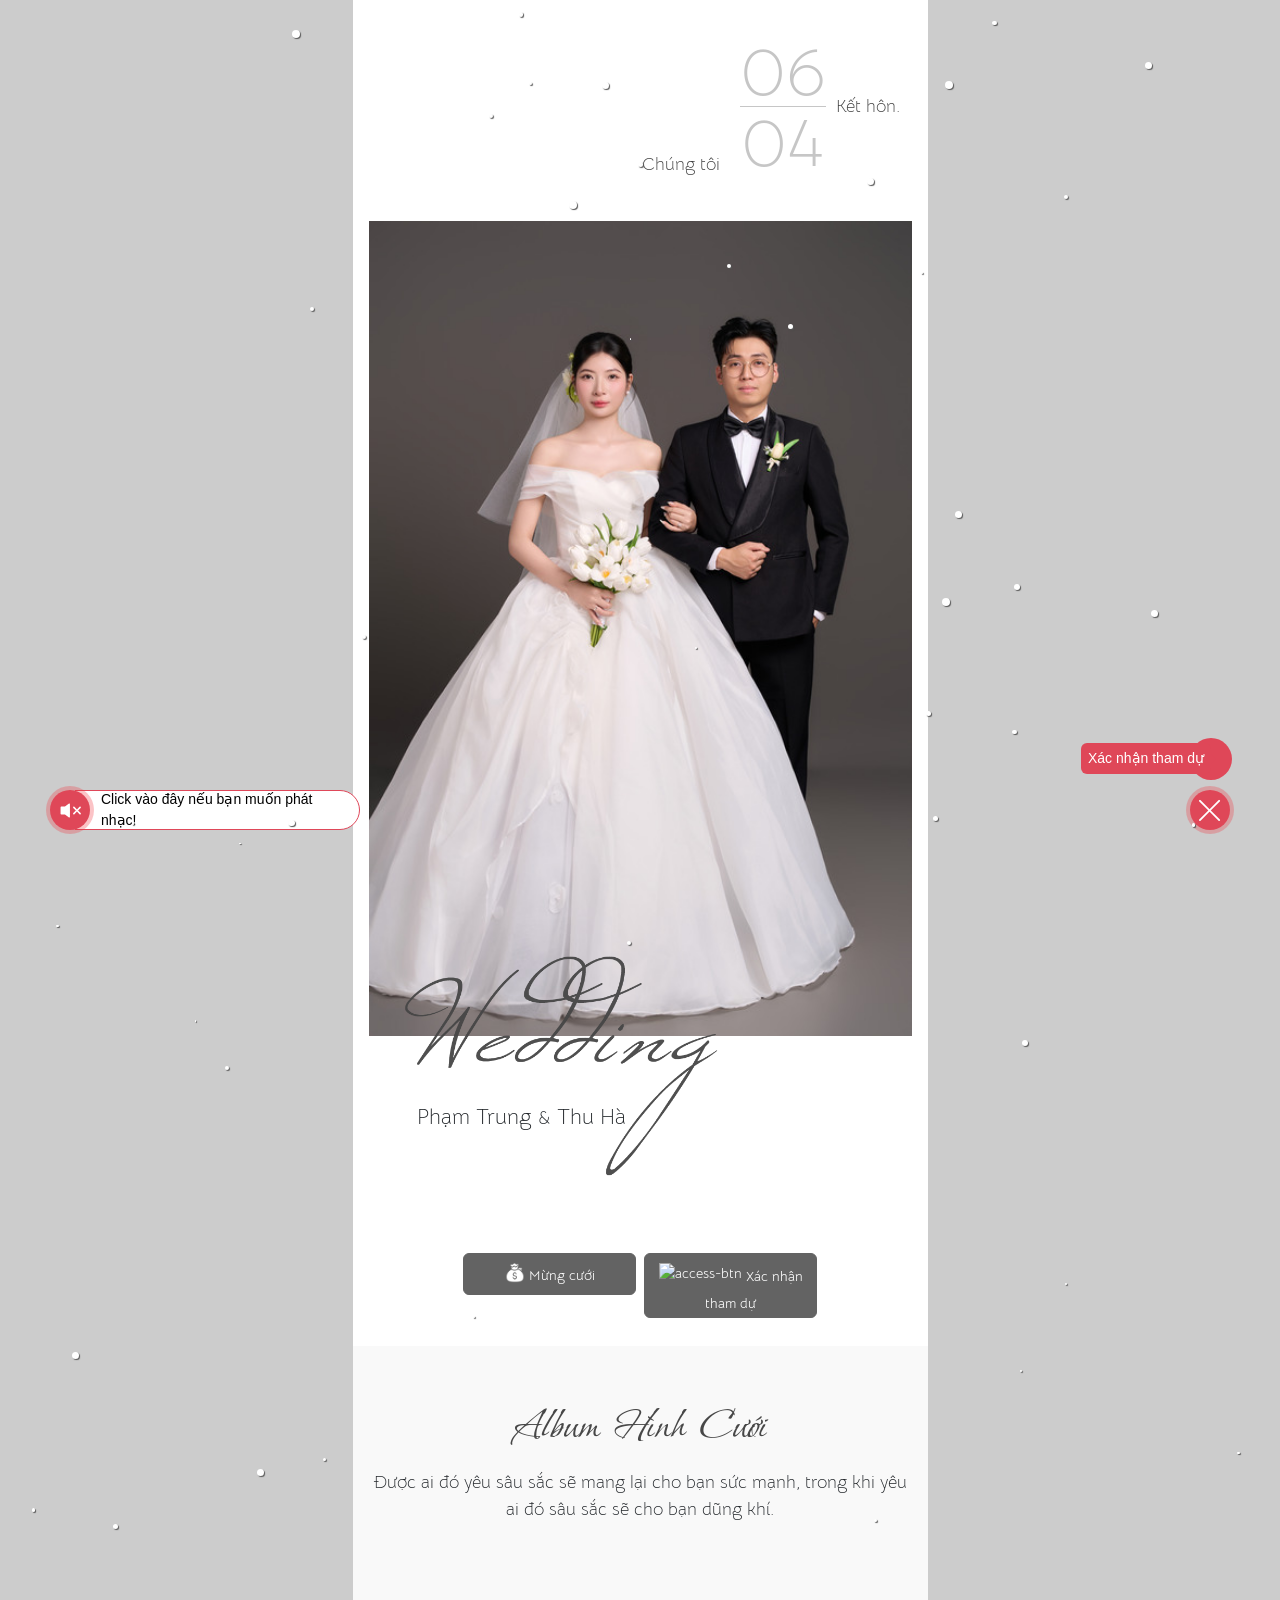
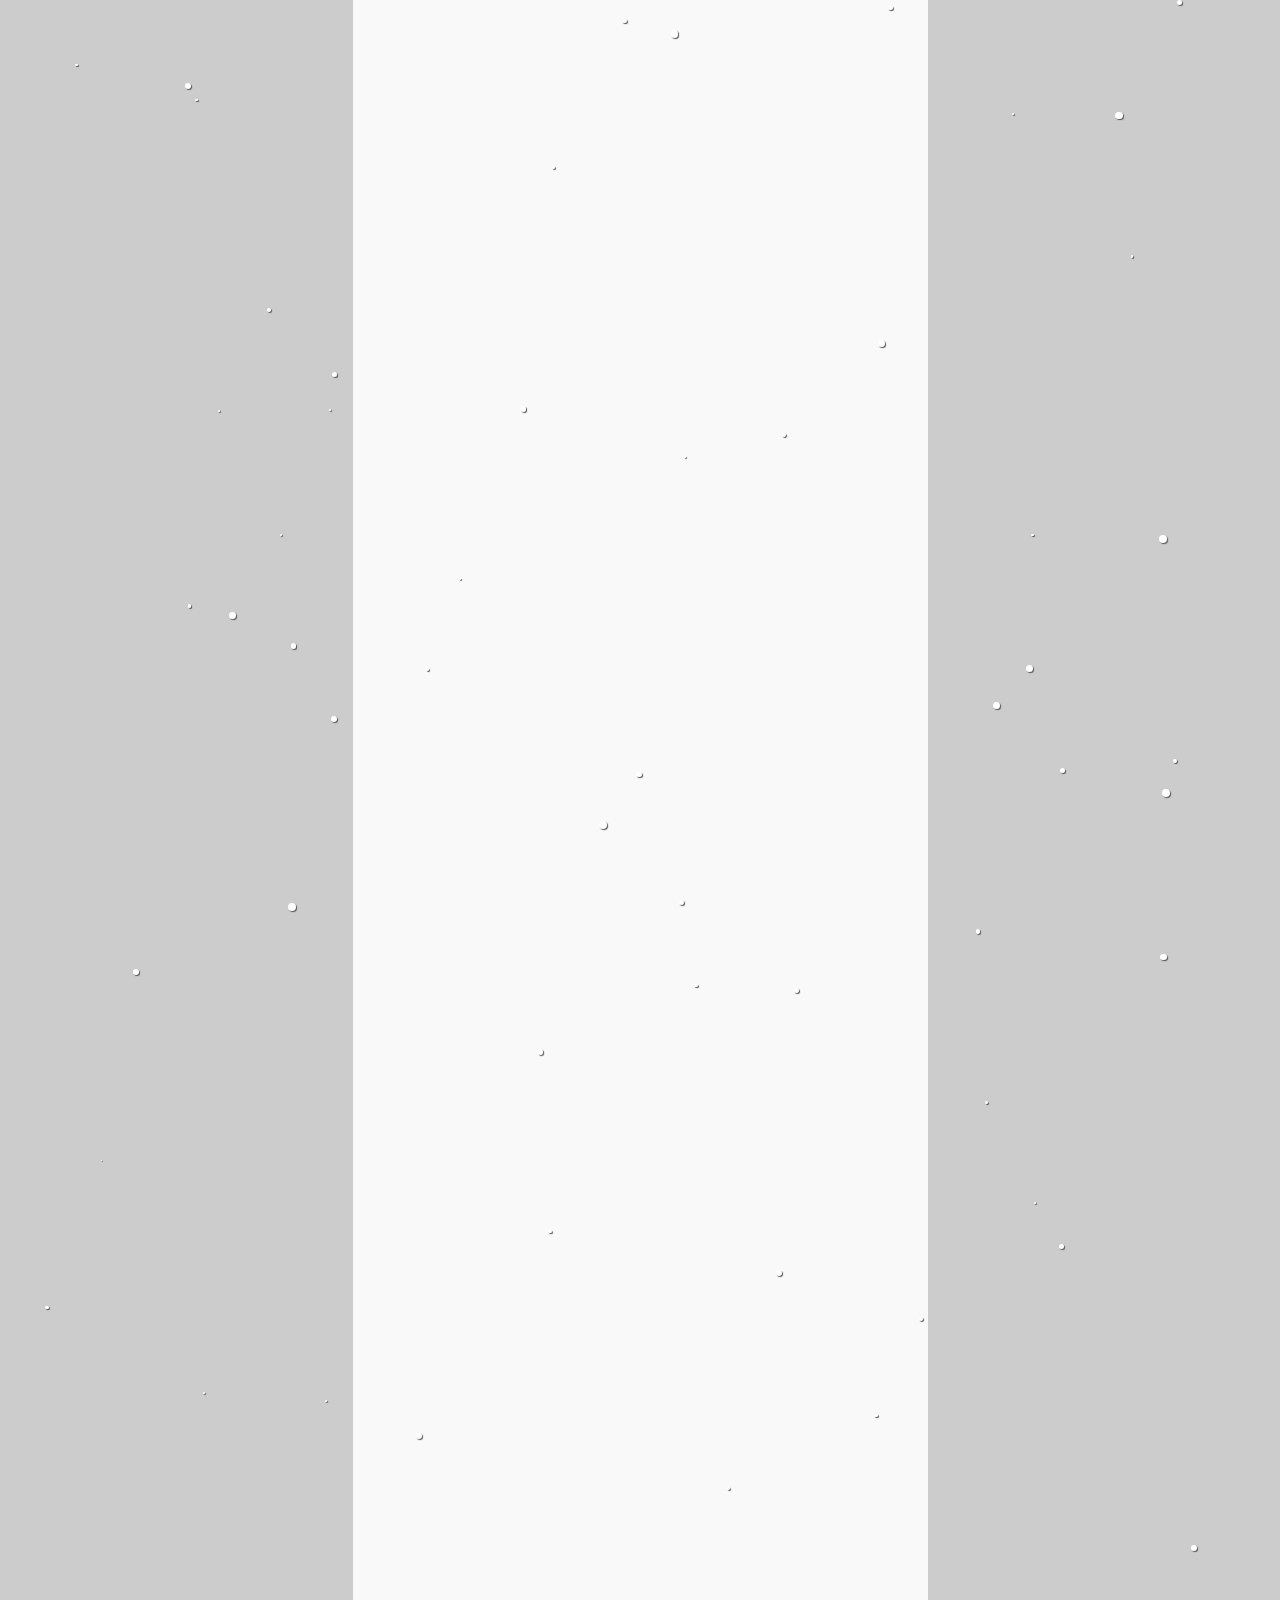
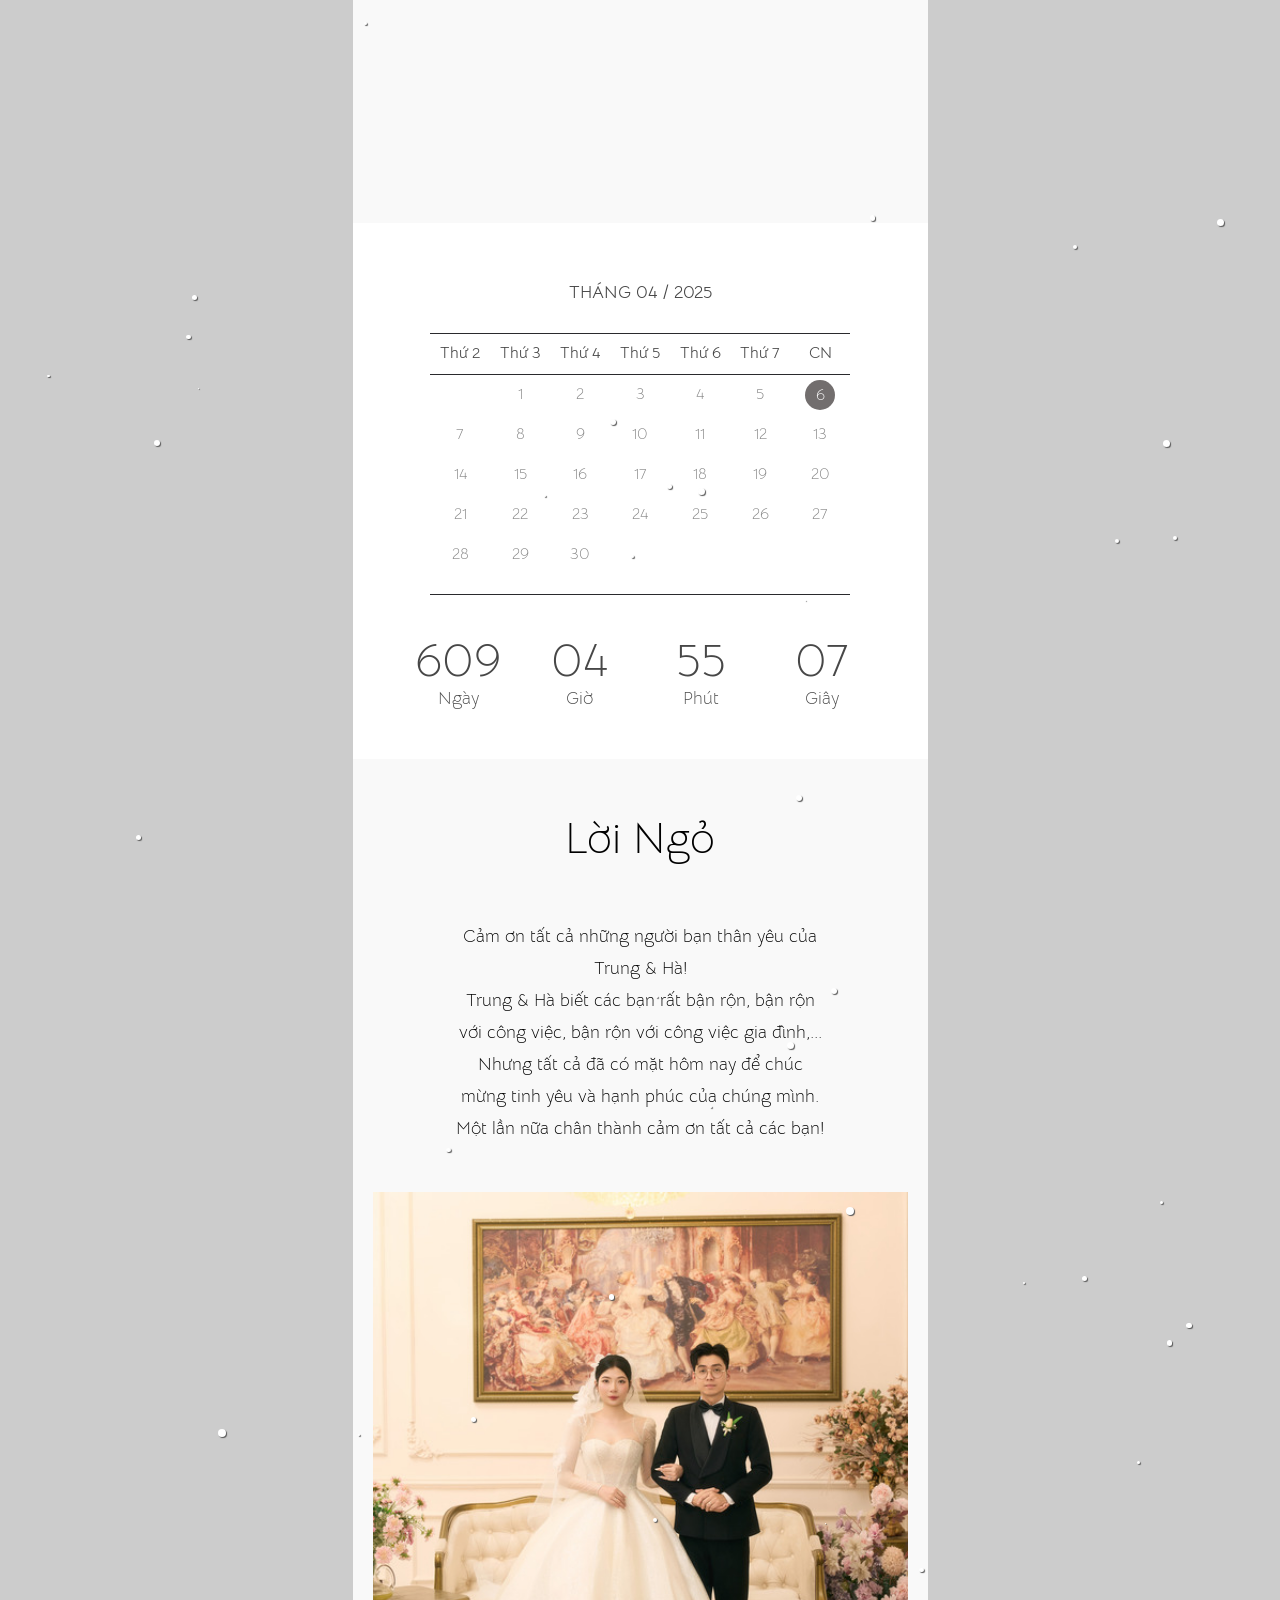
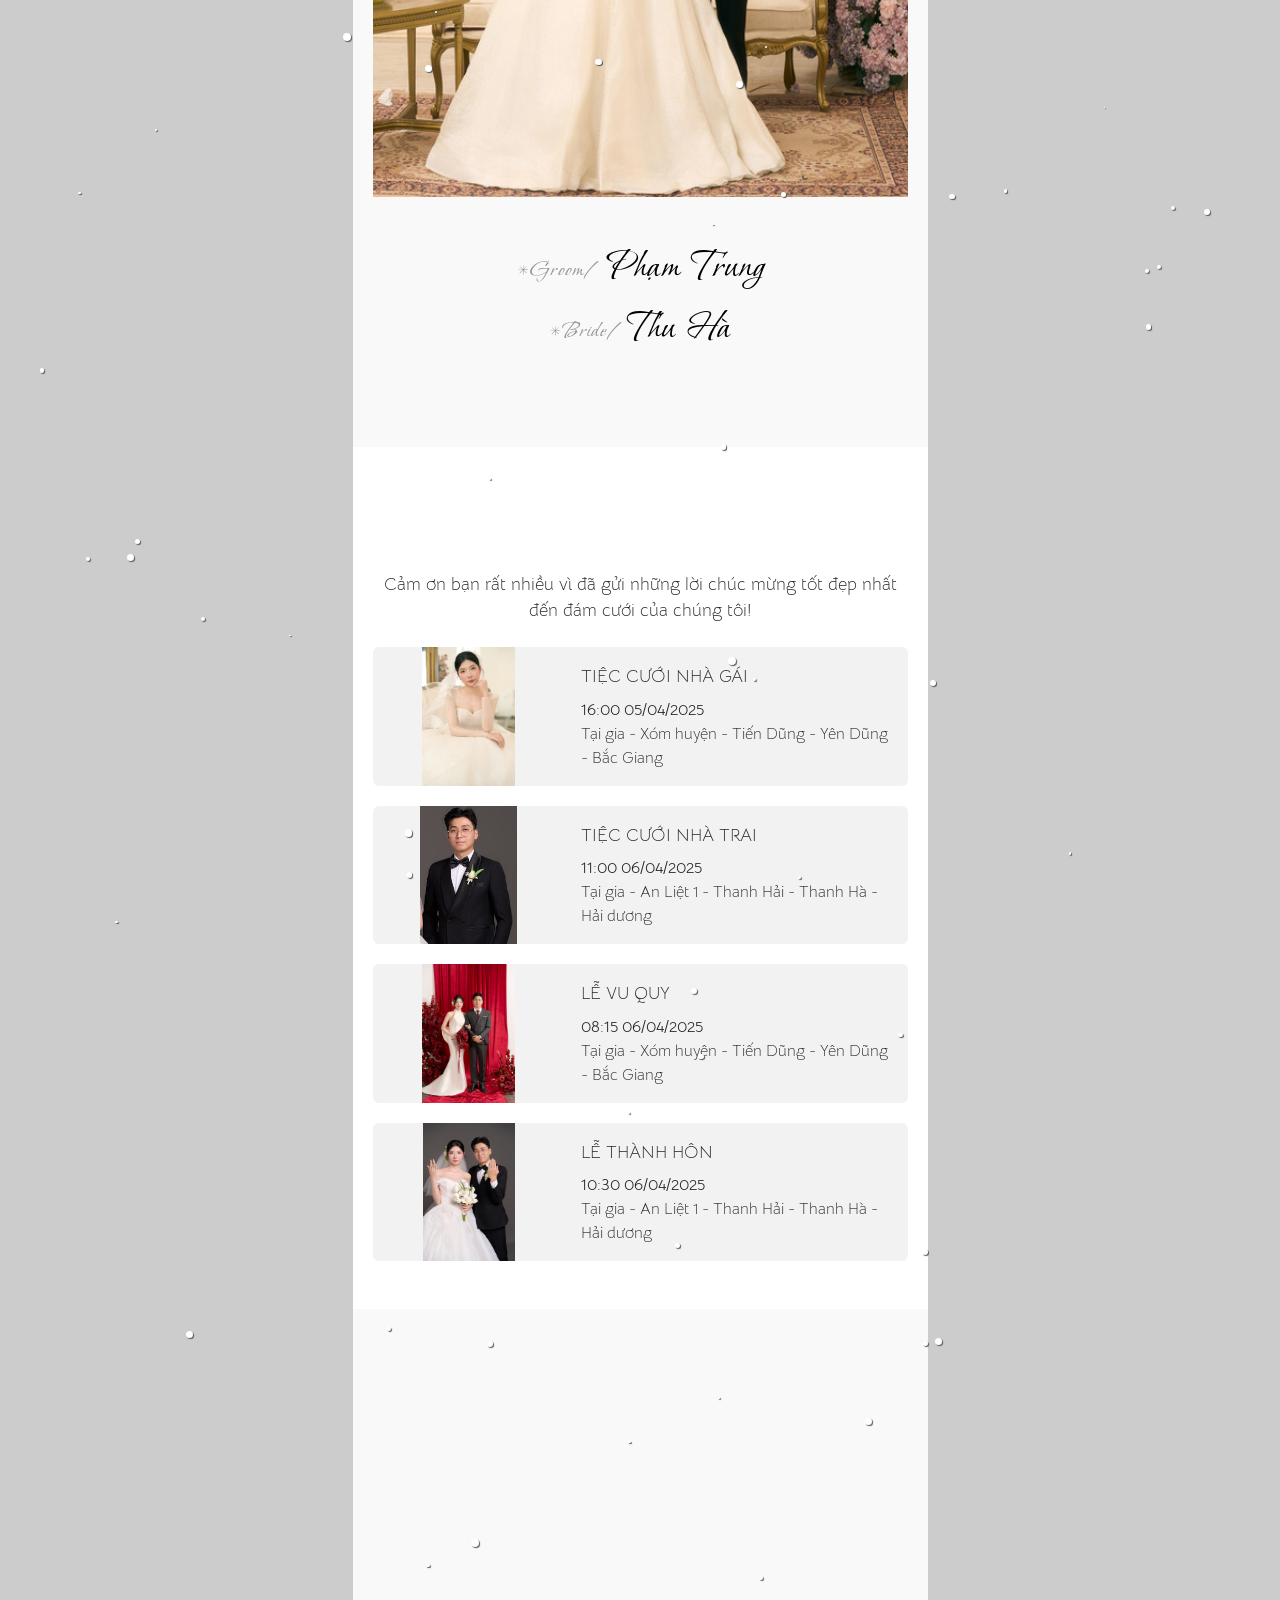
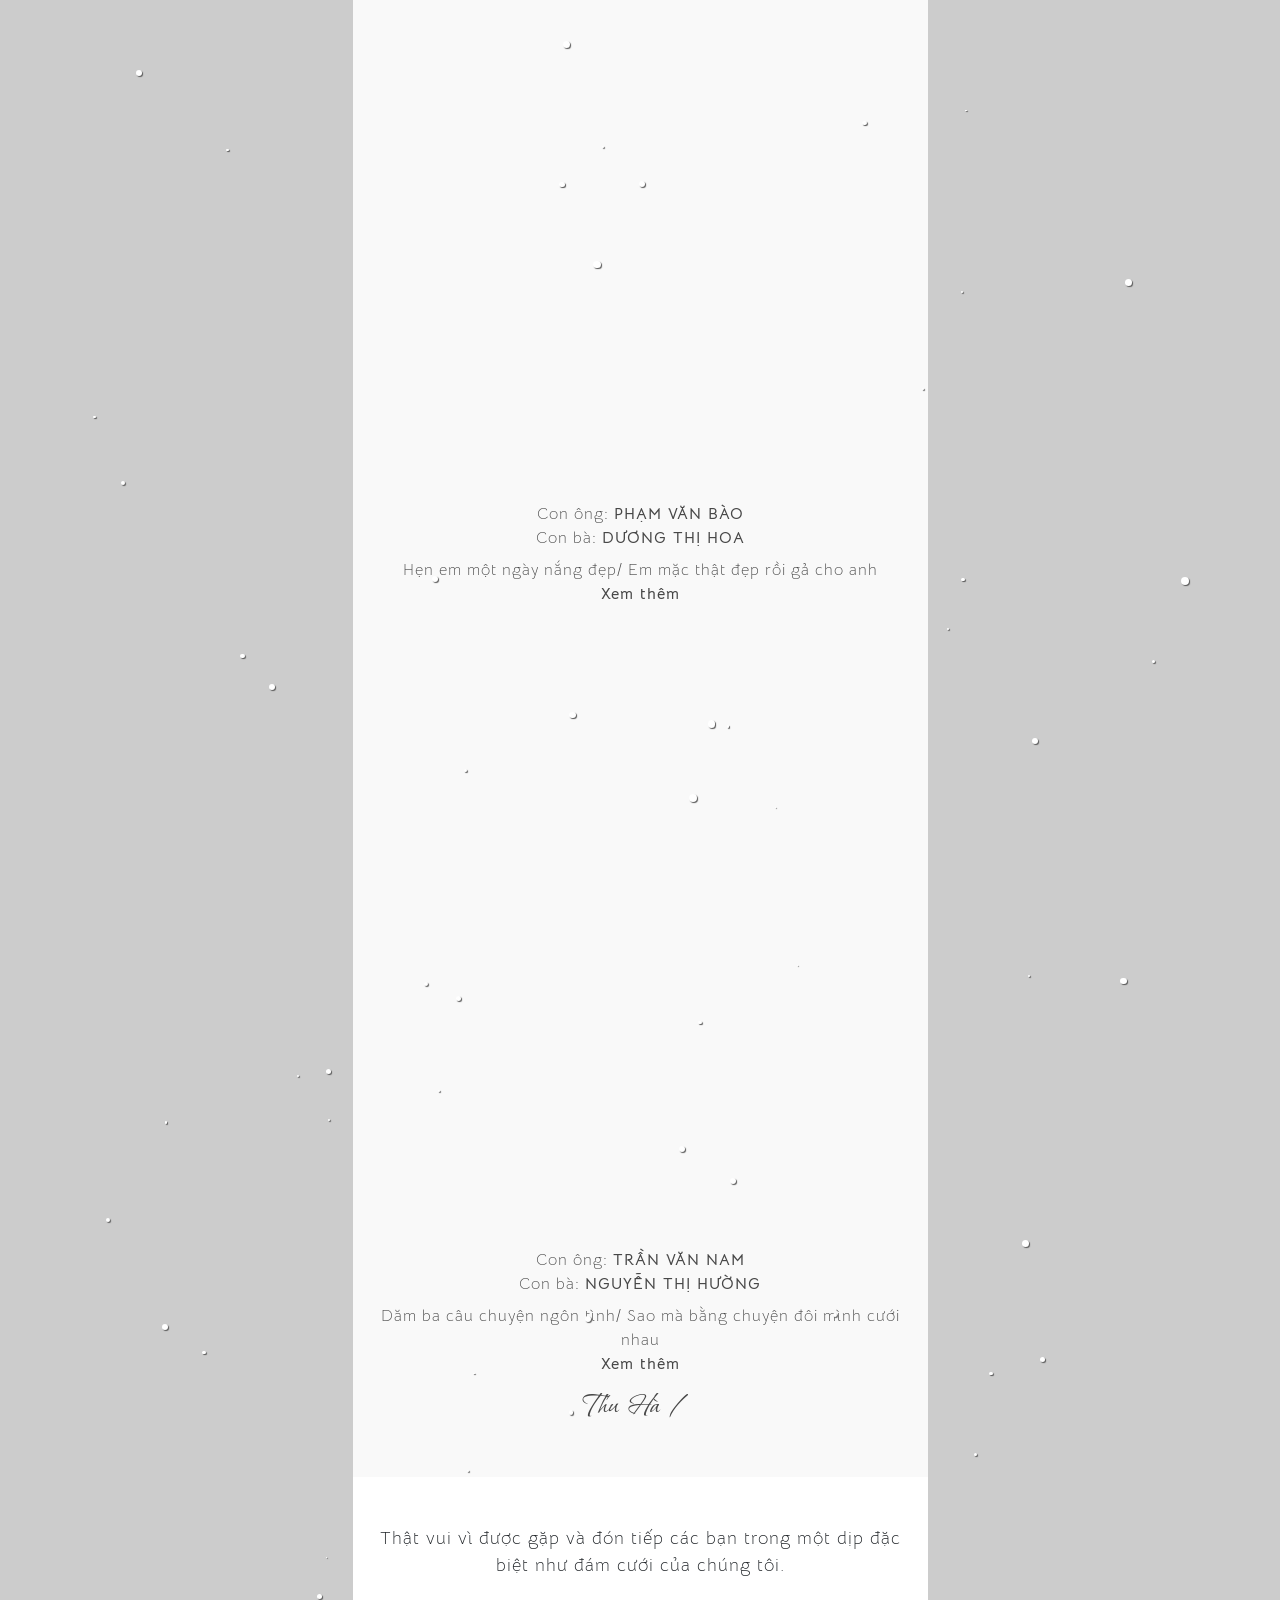
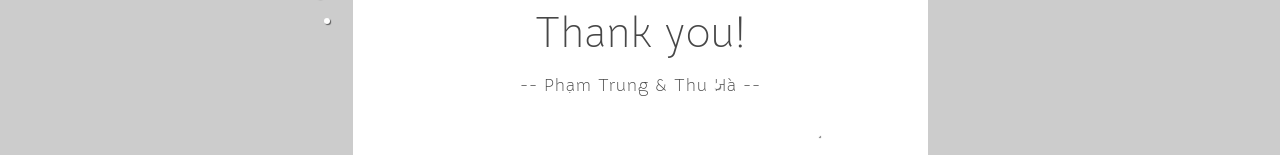
==== thuha/index.html @ aeeb218e "first commit" ====
<!DOCTYPE html>
<html lang="en">
  <meta http-equiv="content-type" content="text/html;charset=UTF-8" />
  <head>
    <meta charset="utf-8" />
    <meta http-equiv="X-UA-Compatible" content="IE=edge" />
    <title>PHẠM TRUNG &amp; THU HÀ Wedding site!</title>
    <meta name="viewport" content="width=device-width, initial-scale=1" />
    <link
      href="https://fonts.googleapis.com/css2?family=Texturina:opsz,wght@12..72,100&amp;display=swap"
      rel="stylesheet"
    />
    <link
      href="https://fonts.googleapis.com/css2?family=Great+Vibes&amp;display=swap"
      rel="stylesheet"
    />
    <link
      href="https://fonts.googleapis.com/css2?family=Bellota+Text&amp;display=swap"
      rel="stylesheet"
    />
    <link
      href="https://fonts.googleapis.com/css2?family=Bonheur+Royale&amp;display=swap"
      rel="stylesheet"
    />
    <link rel="stylesheet" href="templates/template135/css/libs.css" />
    <link rel="stylesheet" href="templates/template135/css/style.css" />
  </head>
  <body>
    <div class="wrapper">
      <header id="header" class="site-header header-style-1 d-none">
        <meta name="format-detection" content="telephone=no" />
        <nav class="navbar bg-white shadow-sm py-1">
          <div class="container-fluid">
            <div
              class="w-100 d-flex align-items-center justify-content-between"
            >
              <a class="section-title navbar-brand" href="#">T & H</a>
              <button
                class="navbar-toggler rounded-0 border-0 p-0"
                type="button"
                data-bs-toggle="offcanvas"
                data-bs-target="#offcanvasNavbar"
                aria-controls="offcanvasNavbar"
              >
                <i class="bi bi-list fs-3 text-black"></i>
              </button>
            </div>
          </div>
        </nav>
      </header>
      <section class="banner-section">
        <div class="main_area p-3">
          <div class="day_wrapper" data-aos="fade-up" data-aos-delay="500">
            <div class="day_area p-1 text-center">
              <div
                class="section-sub-title d-flex day_area_inner text-center p-2 py-3"
              >
                <p class="m-0 we">Chúng tôi</p>
                <div class="wrap-text">
                  <p class="day m-0">06</p>
                  <p class="month m-0">04</p>
                </div>
                <p class="m-0">Kết hôn.</p>
              </div>
            </div>
          </div>
          <div
            class="main_image_area pt-4 pb-8"
            data-aos="fade-up"
            data-aos-delay="50"
          >
            <div class="main_image">
              <img
                src="../cdn.biihappy.com/ziiweb/website/images/templates/9f96b918758557fd2af6faa63a7cd6f3.jpg"
              />
            </div>
            <img
              class="bg-title"
              src="templates/template135/img/main_title.png"
              alt=""
            />
            <div class="wrap-name pt-7 px-5 title">
              Phạm Trung <small>&amp;</small> Thu Hà
            </div>
          </div>
        </div>
      </section>
      <section class="py-4 accessibilities-section">
        <div class="container-fluid">
          <div class="row gx-2 justify-content-center">
            <div class="col-sm-4">
              <a
                href="javascript:void(0)"
                class="w-100 mb-1 accessibility-btn btn btn-secondary buttonDonate"
                data-aos="fade-left"
              >
                <span class="content-button">
                  <img
                    class="access-section-icon"
                    src="../cdn.biihappy.com/ziiweb/images/static/common/money_bag.png"
                    alt="access-btn"
                  />
                  Mừng cưới
                </span>
              </a>
            </div>
            <div class="col-sm-4">
              <a
                href="https://forms.gle/XLLqrMoexfphtfof7"
                target="_blank"
                class="w-100 mb-1 px-2 accessibility-btn btn btn-secondary aos-init aos-animate"
                data-aos="fade-up"
              >
                <span class="content-button">
                  <img
                    class="access-section-icon"
                    src="https://cdn.biihappy.com/ziiweb/images/static/common/rsvp4.png"
                    alt="access-btn"
                  />
                  Xác nhận tham dự
                </span>
              </a>
            </div>
          </div>
        </div>
      </section>
      <section class="py-5 gallery-section section-bg-affect" id="gallery">
        <div class="container-fluid">
          <h2 class="section-title text-center" data-aos="zoom-in-up">
            Album Hình Cưới
          </h2>
          <h3 class="section-sub-title mb-4 text-center" data-aos="zoom-in-up">
            Được ai đó yêu sâu sắc sẽ mang lại cho bạn sức mạnh, trong khi yêu
            ai đó sâu sắc sẽ cho bạn dũng khí.
          </h3>
          <div class="row gx-2" id="photoGalleryContainer">
            <div
              class="col-6 gallery-item section-sub-title mb-2 btn-see-more-gallery"
              data-aos="fade-right"
              data-index="0"
            >
              <img
                src="../cdn.biihappy.com/ziiweb/website/images/galleries/671e196ac905ba67e70da578.jpg"
              />
            </div>
            <div
              class="col-6 gallery-item section-sub-title mb-2 btn-see-more-gallery"
              data-aos="fade-left"
              data-index="1"
            >
              <img
                src="../cdn.biihappy.com/ziiweb/website/images/galleries/671e10d90b944ebb470a956f.jpg"
              />
            </div>
            <div
              class="col-6 gallery-item section-sub-title mb-2 btn-see-more-gallery"
              data-aos="fade-right"
              data-index="2"
            >
              <img
                src="../cdn.biihappy.com/ziiweb/website/images/galleries/671e10fc84f617eee101def4.jpg"
              />
            </div>
            <div
              class="col-6 gallery-item section-sub-title mb-2 btn-see-more-gallery"
              data-aos="fade-left"
              data-index="3"
            >
              <img
                src="../cdn.biihappy.com/ziiweb/website/images/galleries/671e10f0c905ba67e70da575.jpg"
              />
            </div>

            <div
              class="col-6 gallery-item section-sub-title mb-2 btn-see-more-gallery"
              data-aos="fade-right"
              data-index="4"
            >
              <img
                src="../cdn.biihappy.com/ziiweb/website/images/galleries/671e10b777f47b1c6b0e1d08.jpg"
              />
            </div>
            <div
              class="col-6 gallery-item section-sub-title mb-2 btn-see-more-gallery"
              data-aos="fade-left"
              data-index="5"
            >
              <img
                src="../cdn.biihappy.com/ziiweb/website/images/galleries/671e10a80347d786720f5a98.jpg"
              />
            </div>
            <div
              class="col-6 gallery-item section-sub-title mb-2 btn-see-more-gallery"
              data-aos="fade-right"
              data-index="6"
            >
              <img
                src="../cdn.biihappy.com/ziiweb/website/images/galleries/671e109a50c694b588024dc7.jpg"
              />
            </div>
            <div
              class="col-6 gallery-item section-sub-title mb-2 btn-see-more-gallery"
              data-aos="fade-left"
              data-index="7"
            >
              <img
                src="../cdn.biihappy.com/ziiweb/website/images/galleries/671e108cb53b22d3490c5c44.jpg"
              />
            </div>
            <div
              class="col-6 gallery-item section-sub-title mb-2 btn-see-more-gallery"
              data-aos="fade-right"
              data-index="8"
            >
              <img
                src="../cdn.biihappy.com/ziiweb/website/images/galleries/671e1073c905ba67e70da574.jpg"
              />
            </div>
            <div
              class="col-6 gallery-item section-sub-title mb-2 btn-see-more-gallery"
              data-aos="fade-left"
              data-index="9"
            >
              <img
                src="../cdn.biihappy.com/ziiweb/website/images/galleries/671e107f654deb6c4b0674ca.jpg"
              />
            </div>
          </div>
        </div>
      </section>
      <section
        class="py-5 section-sub-title weddingdate-section section-bg-affect"
        id="weddingdate"
      >
        <div class="container-fluid">
          <div class="w-100">
            <div class="mini_calendar m-auto pb-3" data-aos="fade-up-right">
              <div class="mini_calendar">
                <table>
                  <caption class="calendar-month">
                    Th&aacute;ng 04 / 2025
                  </caption>
                  <tr>
                    <th abbr="Monday">Thứ 2</th>
                    <th abbr="Tuesday">Thứ 3</th>
                    <th abbr="Wednesday">Thứ 4</th>
                    <th abbr="Thursday">Thứ 5</th>
                    <th abbr="Friday">Thứ 6</th>
                    <th abbr="Saturday">Thứ 7</th>
                    <th abbr="Sunday">CN</th>
                  </tr>
                  <tr>
                    <td>&nbsp;</td>
                    <td>1</td>
                    <td>2</td>
                    <td>3</td>
                    <td>4</td>
                    <td>5</td>
                    <td><div id="today">6</div></td>
                  </tr>
                  <tr>
                    <td>7</td>
                    <td>8</td>
                    <td>9</td>
                    <td>10</td>
                    <td>11</td>
                    <td>12</td>
                    <td>13</td>
                  </tr>
                  <tr>
                    <td>14</td>
                    <td>15</td>
                    <td>16</td>
                    <td>17</td>
                    <td>18</td>
                    <td>19</td>
                    <td>20</td>
                  </tr>
                  <tr>
                    <td>21</td>
                    <td>22</td>
                    <td>23</td>
                    <td>24</td>
                    <td>25</td>
                    <td>26</td>
                    <td>27</td>
                  </tr>
                  <tr>
                    <td>28</td>
                    <td>29</td>
                    <td>30</td>
                    <td id="emptydays" colspan="1">&nbsp;</td>
                  </tr>
                </table>
              </div>
            </div>
            <div class="countdown" data-aos="fade-up-left">
              <div
                class="m-auto"
                id="clock"
                data-date="2025-04-06"
                data-text-day="Ngày"
                data-text-hour="Giờ"
                data-text-minute="Phút"
                data-text-second="Giây"
              ></div>
            </div>
          </div>
        </div>
      </section>
      <section
        class="py-5 invitation-section section-bg-affect"
        id="invitation"
      >
        <div class="container-fluid">
          <div class="w-100">
            <div data-aos="fade-up" class="invation-title">
              <h3 class="text-center title m-0">Lời Ngỏ</h3>
              <p class="text-center m-0"></p>
            </div>
            <div>
              <div
                data-aos="fade-up"
                class="invitation-content my-5 text-center sub-title"
              >
                Cảm ơn tất cả những người bạn thân yêu của Trung &amp; Hà!<br />
                Trung &amp; Hà biết các bạn rất bận rộn, bận rộn với công
                việc, bận rộn với công việc gia đình,...<br />
                Nhưng tất cả đã có mặt hôm nay để chúc mừng tinh yêu và hạnh
                phúc của chúng mình.<br />
                Một lần nữa chân thành cảm ơn tất cả các bạn!
              </div>
              <div data-aos="fade-up" class="couple-img mb-5">
                <img
                  src="../cdn.biihappy.com/ziiweb/website/images/templates/e5109b26ee0a64bac6932ac7e2414fea.jpg"
                />
              </div>
              <div
                data-aos="fade-up"
                class="section-title invitation-couple text-center my-5 fs-4"
              >
                <p>*Groom/<span> Phạm Trung</span></p>
                <p>*Bride/<span> Thu Hà</span></p>
              </div>
            </div>
          </div>
        </div>
      </section>
      <section class="py-5 event-section section-bg-affect" id="event">
        <div class="container-fluid">
          <h2 data-aos="fade-up" class="section-title text-center">
            Sự Kiện Cưới
          </h2>
          <h3 data-aos="fade-up" class="section-sub-title mb-4 text-center">
            Cảm ơn bạn rất nhiều vì đã gửi những lời chúc mừng tốt đẹp nhất đến
            đám cưới của chúng tôi!
          </h3>
          <div
            class="event-item d-flex flex-row p-0 border-0 rounded overflow-hidden"
          >
            <div
              class="image-wrap position-relative"
              style="
                background-image: url('../cdn.biihappy.com/ziiweb/website/images/55b1ae4c3d3bf928757ba6cf7769b42e.jpg');
              "
            ></div>
            <div class="info-wrap p-3">
              <h5 class="section-sub-title">TIỆC CƯỚI NHÀ GÁI</h5>
              <strong>16:00 05/04/2025</strong>
              <p class="card-text">
                <span>Tại gia - </span> Xóm huyện - Tiến Dũng - Yên Dũng - Bắc
                Giang
              </p>
            </div>
          </div>
          <div
            class="event-item d-flex flex-row p-0 border-0 rounded overflow-hidden"
          >
            <div
              class="image-wrap position-relative"
              style="
                background-image: url('../cdn.biihappy.com/ziiweb/website/images/a1c297f5f1f9afcadfbcb20833d03c52.jpg');
              "
            ></div>
            <div class="info-wrap p-3">
              <h5 class="section-sub-title">TIỆC CƯỚI NHÀ TRAI</h5>
              <strong>11:00 06/04/2025</strong>
              <p class="card-text">
                <span>Tại gia - </span>
                An Liệt 1 - Thanh Hải - Thanh Hà - Hải dương
              </p>
            </div>
          </div>
          <div
            class="event-item d-flex flex-row p-0 border-0 rounded overflow-hidden"
          >
            <div
              class="image-wrap position-relative"
              style="
                background-image: url('../cdn.biihappy.com/ziiweb/website/images/72a6f6ddf12eff535519940b5c3ecd0a.jpg');
              "
            ></div>
            <div class="info-wrap p-3">
              <h5 class="section-sub-title">LỄ VU QUY</h5>
              <strong>08:15 06/04/2025</strong>
              <p class="card-text">
                <span>Tại gia - </span>
                Xóm huyện - Tiến Dũng - Yên Dũng - Bắc Giang
              </p>
            </div>
          </div>

          <div
            class="event-item d-flex flex-row p-0 border-0 rounded overflow-hidden"
          >
            <div
              class="image-wrap position-relative"
              style="
                background-image: url('../cdn.biihappy.com/ziiweb/website/images/56cc53add6c98324c9f32dfdcb2bb6d3.jpg');
              "
            ></div>
            <div class="info-wrap p-3">
              <h5 class="section-sub-title">LỄ THÀNH HÔN</h5>
              <strong>10:30 06/04/2025</strong>
              <p class="card-text">
                <span>Tại gia - </span>
                An Liệt 1 - Thanh Hải - Thanh Hà - Hải dương
              </p>
            </div>
          </div>
        </div>
      </section>
      <section class="py-5 couple-section section-bg-affect" id="couple">
        <div class="container-fluid">
          <h2 data-aos="fade-up" class="section-title text-center m-0">
            Cô Dâu &amp; Chú Rể
          </h2>
          <!-- <h3 data-aos="fade-up" class="section-sub-title mb-0 text-center">
               </h3> -->
          <div class="section-title wrap-people mt-5">
            <div class="member member-groom mb-5">
              <div
                data-aos="flip-left"
                class="member-image animation mb-3 text-center"
              >
                <img
                  src="../cdn.biihappy.com/ziiweb/website/images/2ba3268fad8a0068a8bd4b5a2ee57e42.jpg"
                />
              </div>
              <div class="parent d-flex flex-column mx-auto text-center my-2">
                <div class="parent-name">
                  Con ông: <span>PHẠM VĂN BÀO</span>
                </div>
                <div class="parent-name">
                  Con bà: <span>DƯƠNG THỊ HOA</span>
                </div>
              </div>
              <div class="groom-story d-flex flex-column">
                <p class="text-story fs-6 text-center m-0">
                  Hẹn em một ngày nắng đẹp/ Em mặc thật đẹp rồi gả cho anh
                </p>
                <a
                  class="fs-6 fw-bold text-center mb-2 text-decoration-none"
                  tabindex="0"
                  role="button"
                  data-bs-toggle="popover"
                  data-bs-trigger="focus"
                  data-bs-placement="bottom"
                  data-bs-content="Hẹn em một ngày nắng đẹp/
                        Em mặc thật đẹp rồi gả cho anh"
                  >Xem thêm</a
                >
              </div>
              <div class="d-flex justify-content-center">
                <span data-aos="fade-left" class="member-name m-0">
                  Phạm Trung /
                </span>
                <ul
                  data-aos="fade-up"
                  class="member-contact social-links d-flex p-0 m-0 mx-2"
                ></ul>
              </div>
            </div>
            <div class="member member-bride mt-5">
              <div
                data-aos="flip-left"
                class="member-image animation mb-3 text-center"
              >
                <img
                  src="../cdn.biihappy.com/ziiweb/website/images/362e24dad3f18dd3bc062fa6f2bdc418.jpg"
                />
              </div>
              <div class="parent d-flex flex-column mx-auto text-center my-2">
                <div class="parent-name">
                  Con ông: <span>TRẦN VĂN NAM</span>
                </div>
                <div class="parent-name">
                  Con bà: <span>NGUYỄN THỊ HƯỜNG</span>
                </div>
              </div>
              <div class="bride-story d-flex flex-column">
                <p class="text-story fs-6 text-center m-0">
                  Dăm ba câu chuyện ngôn tình/ Sao mà bằng chuyện đôi mình cưới
                  nhau
                </p>
                <a
                  class="fs-6 fw-bold text-center mb-2 text-decoration-none"
                  tabindex="0"
                  role="button"
                  data-bs-toggle="popover"
                  data-bs-trigger="focus"
                  data-bs-placement="bottom"
                  data-bs-content="Dăm ba câu chuyện ngôn tình/
                        Sao mà bằng chuyện đôi mình cưới nhau"
                  >Xem thêm</a
                >
              </div>
              <div class="d-flex justify-content-center">
                <span data-aos="fade-left" class="member-name m-0">
                  Thu Hà /
                </span>
                <ul
                  data-aos="fade-up"
                  class="member-contact social-links d-flex p-0 m-0 mx-2"
                ></ul>
              </div>
            </div>
          </div>
        </div>
      </section>
      <section
        class="section-title footer-section py-5 text-center section-bg-affect"
      >
        <div class="container-fluid">
          <h3 class="section-sub-title text-body mb-4 text-center">
            Thật vui vì được gặp và đón tiếp các bạn trong một dịp đặc biệt như
            đám cưới của chúng tôi.
          </h3>
          <h3 class="title">Thank you!</h3>
          <h5 class="sub-title">-- Phạm Trung & Thu Hà --</h5>
        </div>
      </section>
    </div>
    <div
      class="offcanvas offcanvas-end offcanvas-menu"
      tabindex="-1"
      id="offcanvasNavbar"
      data-bs-scroll="true"
      data-bs-backdrop="true"
      aria-labelledby="offcanvasNavbarLabel"
    >
      <div class="offcanvas-body">
        <ul class="navbar-nav justify-content-end flex-grow-1">
          <div class="offcanvas-header pb-4 pt-2 px-2 justify-content-end">
            <button
              type="button"
              class="btn-close p-0"
              data-bs-dismiss="offcanvas"
              aria-label="Close"
            ></button>
          </div>
          <li class="nav-item">
            <a
              class="section-sub-title nav-link active"
              aria-current="page"
              href="#gallery"
              >Album Hình Cưới</a
            >
          </li>
          <li class="nav-item">
            <a
              class="section-sub-title nav-link active"
              aria-current="page"
              href="#invitation"
              >Lời Ngỏ</a
            >
          </li>
          <li class="nav-item">
            <a class="section-sub-title nav-link" href="#event">Sự kiện cưới</a>
          </li>
          <li class="nav-item">
            <a class="section-sub-title nav-link" href="#couple"
              >Cô Dâu &amp; Chú Rể</a
            >
          </li>
          <li class="nav-item">
            <a class="section-sub-title nav-link" href="#wishes">Sổ Lưu Bút</a>
          </li>
          <li class="nav-item">
            <a class="section-sub-title nav-link" href="#donate">Mừng cưới</a>
          </li>
        </ul>
      </div>
    </div>
    <div
      class="py-5 donate-section donate-modal section-bg-affect"
      id="donate-modal"
    >
      <div class="container-fluid donate-modal-content">
        <span class="donate-modal-close text-danger">&times;</span>
        <div class="w-100 p-4">
          <h2
            data-aos="fade-up"
            class="section-title text-body text-center m-0"
          >
            Hộp mừng cưới
          </h2>
          <h3
            data-aos="fade-up"
            class="section-sub-title text-body mb-4 text-center"
          >
            Thật vui vì được gặp và đón tiếp các bạn trong một dịp đặc biệt như
            đám cưới của chúng tôi.
          </h3>
          <div class="row justify-content-center donate-box mb-1">
            <div data-aos="fade-left" class="col-6 px-4">
              <div class="donate-card p-4 rounded text-center">
                <strong class="d-block sub-title mb-2 text-uppercase"
                  >Đến cô dâu</strong
                >
                <img
                  class="qr-code-image m-auto mb-2"
                  src="../cdn.biihappy.com/ziiweb/website/images/stk.jpg"
                />
                <p class="mb-1">Ngân hàng: <strong>MBBank</strong></p>
                <p class="mb-1">Tên tài khoản: <strong>THU HÀ</strong></p>
                <p class="mb-1">Số tài khoản: <strong>0347001299</strong></p>
              </div>
            </div>
          </div>
        </div>
      </div>
    </div>
    <div id="menu-access" class="">
      <div class="btn-menu-open">
        <i class="bi bi-list text-white"></i>
      </div>
      <div class="btn-menu-close">
        <i class="bi bi-x-lg text-white"></i>
      </div>
      <ul class="p-0 m-0 list-menu-icon">
        <li class="text-center">
          <a
            href="https://forms.gle/XLLqrMoexfphtfof7"
            target="_blank"
            class="text-white"
          >
            <span class="content-button tooltipBtn">
              <span class="tooltiptext" style="">Xác nhận tham dự</span>
              <img
                class="access-icon"
                src="https://cdn.biihappy.com/ziiweb/images/static/common/rsvp4.png"
                alt=""
              />
            </span>
          </a>
        </li>
      </ul>
    </div>
    <script type="text/javascript">
      function parseJsonRecursively(jsonString) {
        let parsed = JSON.parse(jsonString);
        Object.keys(parsed).forEach(function (key) {
          try {
            let checkValue = JSON.parse(parsed[key]);
            if (checkValue && checkValue.constructor === Object) {
              parsed[key] = checkValue;
            }
          } catch (e) {}
        });
        return parsed;
      }
      let biicore = parseJsonRecursively(
        '{"template_id":"643d7aa30be61636f4051958","templatePremium":true,"themeRoot":"index.html\/\/thuha\/templates\/template135","webroot":"index.html\/\/thuha","coreSite":"index.html\/\/biihappy.com","webToken":"671b5b5c50d1d4264e07d638","isPremium":true,"bgMusic":"https://cdn.biihappy.com/ziiweb/website/671b5b5c50d1d4264e07d638/671e18c8131605dd9407044d.mp3","alert":"[]","effect":"{\\"type\\":\\"snow\\"}","logo":"index.html\/\/iwedding.info\/common\/imgs\/bii.png?v=20210131","url_landing_page":"index.html\/\/biihappy.com\/iwedding","isAutoPlay":true,"footer_title":"iWedding | N\u1ec1n t\u1ea3ng t\u1ea1o website \u0111\u00e1m c\u01b0\u1edbi mi\u1ec5n ph\u00ed t\u1eeb Biihappy","footer_title_mobile":"T\u1ea1o website \u0111\u00e1m c\u01b0\u1edbi mi\u1ec5n ph\u00ed"}'
      );
    </script>
    <script src="common/biicommon.min484d.js?v=20241021"></script>
    <script src="templates/template135/js/libs.js"></script>
    <script src="templates/template135/js/script.js"></script>
    <script src="common/emoji-picker/js/insertTextAtCursor484d.js?v=20241021"></script>
    <script
      type="module"
      src="common/emoji-picker/js/init484d.js?v=20241021"
    ></script>
  </body>
</html>
---- thuha/templates/template135/css/libs.css ----
/* Reset CSS */
/* http://meyerweb.com/eric/tools/css/reset/ 
   v2.0 | 20110126
   License: none (public domain)
*/
html, body, div, span, applet, object, iframe,
h1, h2, h3, h4, h5, h6, p, blockquote, pre,
a, abbr, acronym, address, big, cite, code,
del, dfn, em, img, ins, kbd, q, s, samp,
small, strike, strong, sub, sup, tt, var,
b, u, i, center,
dl, dt, dd, ol, ul, li,
fieldset, form, label, legend,
table, caption, tbody, tfoot, thead, tr, th, td,
article, aside, canvas, details, embed, 
figure, figcaption, footer, header, hgroup, 
menu, nav, output, ruby, section, summary,
time, mark, audio, video {
	margin: 0;
	padding: 0;
	border: 0;
	font-size: 100%;
	font: inherit;
	vertical-align: baseline;
}
/* HTML5 display-role reset for older browsers */
article, aside, details, figcaption, figure, 
footer, header, hgroup, menu, nav, section {
	display: block;
}
body {
	line-height: 1;
}
ol, ul {
	list-style: none;
}
blockquote, q {
	quotes: none;
}
blockquote:before, blockquote:after,
q:before, q:after {
	content: '';
	content: none;
}
table {
	border-collapse: collapse;
	border-spacing: 0;
}
/* Bootstrap 5.2 */
@charset "UTF-8";
:root{--bs-blue:#0d6efd;--bs-indigo:#6610f2;--bs-purple:#6f42c1;--bs-pink:#d63384;--bs-red:#dc3545;--bs-orange:#fd7e14;--bs-yellow:#ffc107;--bs-green:#198754;--bs-teal:#20c997;--bs-cyan:#0dcaf0;--bs-black:#000;--bs-white:#fff;--bs-gray:#6c757d;--bs-gray-dark:#343a40;--bs-gray-100:#f8f9fa;--bs-gray-200:#e9ecef;--bs-gray-300:#dee2e6;--bs-gray-400:#ced4da;--bs-gray-500:#adb5bd;--bs-gray-600:#6c757d;--bs-gray-700:#495057;--bs-gray-800:#343a40;--bs-gray-900:#212529;--bs-primary:#0d6efd;--bs-secondary:#6c757d;--bs-success:#198754;--bs-info:#0dcaf0;--bs-warning:#ffc107;--bs-danger:#dc3545;--bs-light:#f8f9fa;--bs-dark:#212529;--bs-primary-rgb:13,110,253;--bs-secondary-rgb:108,117,125;--bs-success-rgb:25,135,84;--bs-info-rgb:13,202,240;--bs-warning-rgb:255,193,7;--bs-danger-rgb:220,53,69;--bs-light-rgb:248,249,250;--bs-dark-rgb:33,37,41;--bs-white-rgb:255,255,255;--bs-black-rgb:0,0,0;--bs-body-color-rgb:33,37,41;--bs-body-bg-rgb:255,255,255;--bs-font-sans-serif:system-ui,-apple-system,"Segoe UI",Roboto,"Helvetica Neue","Noto Sans","Liberation Sans",Arial,sans-serif,"Apple Color Emoji","Segoe UI Emoji","Segoe UI Symbol","Noto Color Emoji";--bs-font-monospace:SFMono-Regular,Menlo,Monaco,Consolas,"Liberation Mono","Courier New",monospace;--bs-gradient:linear-gradient(180deg, rgba(255, 255, 255, 0.15), rgba(255, 255, 255, 0));--bs-body-font-family:var(--bs-font-sans-serif);--bs-body-font-size:1rem;--bs-body-font-weight:400;--bs-body-line-height:1.5;--bs-body-color:#212529;--bs-body-bg:#fff;--bs-border-width:1px;--bs-border-style:solid;--bs-border-color:#dee2e6;--bs-border-color-translucent:rgba(0, 0, 0, 0.175);--bs-border-radius:0.375rem;--bs-border-radius-sm:0.25rem;--bs-border-radius-lg:0.5rem;--bs-border-radius-xl:1rem;--bs-border-radius-2xl:2rem;--bs-border-radius-pill:50rem;--bs-link-color:#0d6efd;--bs-link-hover-color:#0a58ca;--bs-code-color:#d63384;--bs-highlight-bg:#fff3cd}*,::after,::before{box-sizing:border-box}@media (prefers-reduced-motion:no-preference){:root{scroll-behavior:smooth}}body{margin:0;font-family:var(--bs-body-font-family);font-size:var(--bs-body-font-size);font-weight:var(--bs-body-font-weight);line-height:var(--bs-body-line-height);color:var(--bs-body-color);text-align:var(--bs-body-text-align);background-color:var(--bs-body-bg);-webkit-text-size-adjust:100%;-webkit-tap-highlight-color:transparent}hr{margin:1rem 0;color:inherit;border:0;border-top:1px solid;opacity:.25}.h1,.h2,.h3,.h4,.h5,.h6,h1,h2,h3,h4,h5,h6{margin-top:0;margin-bottom:.5rem;font-weight:500;line-height:1.2}.h1,h1{font-size:calc(1.375rem + 1.5vw)}@media (min-width:1200px){.h1,h1{font-size:2.5rem}}.h2,h2{font-size:calc(1.325rem + .9vw)}@media (min-width:1200px){.h2,h2{font-size:2rem}}.h3,h3{font-size:calc(1.3rem + .6vw)}@media (min-width:1200px){.h3,h3{font-size:1.75rem}}.h4,h4{font-size:calc(1.275rem + .3vw)}@media (min-width:1200px){.h4,h4{font-size:1.5rem}}.h5,h5{font-size:1.25rem}.h6,h6{font-size:1rem}p{margin-top:0;margin-bottom:1rem}abbr[title]{-webkit-text-decoration:underline dotted;text-decoration:underline dotted;cursor:help;-webkit-text-decoration-skip-ink:none;text-decoration-skip-ink:none}address{margin-bottom:1rem;font-style:normal;line-height:inherit}ol,ul{padding-left:2rem}dl,ol,ul{margin-top:0;margin-bottom:1rem}ol ol,ol ul,ul ol,ul ul{margin-bottom:0}dt{font-weight:700}dd{margin-bottom:.5rem;margin-left:0}blockquote{margin:0 0 1rem}b,strong{font-weight:bolder}.small,small{font-size:.875em}.mark,mark{padding:.1875em;background-color:var(--bs-highlight-bg)}sub,sup{position:relative;font-size:.75em;line-height:0;vertical-align:baseline}sub{bottom:-.25em}sup{top:-.5em}a{color:var(--bs-link-color);text-decoration:underline}a:hover{color:var(--bs-link-hover-color)}a:not([href]):not([class]),a:not([href]):not([class]):hover{color:inherit;text-decoration:none}code,kbd,pre,samp{font-family:var(--bs-font-monospace);font-size:1em}pre{display:block;margin-top:0;margin-bottom:1rem;overflow:auto;font-size:.875em}pre code{font-size:inherit;color:inherit;word-break:normal}code{font-size:.875em;color:var(--bs-code-color);word-wrap:break-word}a>code{color:inherit}kbd{padding:.1875rem .375rem;font-size:.875em;color:var(--bs-body-bg);background-color:var(--bs-body-color);border-radius:.25rem}kbd kbd{padding:0;font-size:1em}figure{margin:0 0 1rem}img,svg{vertical-align:middle}table{caption-side:bottom;border-collapse:collapse}caption{padding-top:.5rem;padding-bottom:.5rem;color:#6c757d;text-align:left}th{text-align:inherit;text-align:-webkit-match-parent}tbody,td,tfoot,th,thead,tr{border-color:inherit;border-style:solid;border-width:0}label{display:inline-block}button{border-radius:0}button:focus:not(:focus-visible){outline:0}button,input,optgroup,select,textarea{margin:0;font-family:inherit;font-size:inherit;line-height:inherit}button,select{text-transform:none}[role=button]{cursor:pointer}select{word-wrap:normal}select:disabled{opacity:1}[list]:not([type=date]):not([type=datetime-local]):not([type=month]):not([type=week]):not([type=time])::-webkit-calendar-picker-indicator{display:none!important}[type=button],[type=reset],[type=submit],button{-webkit-appearance:button}[type=button]:not(:disabled),[type=reset]:not(:disabled),[type=submit]:not(:disabled),button:not(:disabled){cursor:pointer}::-moz-focus-inner{padding:0;border-style:none}textarea{resize:vertical}fieldset{min-width:0;padding:0;margin:0;border:0}legend{float:left;width:100%;padding:0;margin-bottom:.5rem;font-size:calc(1.275rem + .3vw);line-height:inherit}@media (min-width:1200px){legend{font-size:1.5rem}}legend+*{clear:left}::-webkit-datetime-edit-day-field,::-webkit-datetime-edit-fields-wrapper,::-webkit-datetime-edit-hour-field,::-webkit-datetime-edit-minute,::-webkit-datetime-edit-month-field,::-webkit-datetime-edit-text,::-webkit-datetime-edit-year-field{padding:0}::-webkit-inner-spin-button{height:auto}[type=search]{outline-offset:-2px;-webkit-appearance:textfield}::-webkit-search-decoration{-webkit-appearance:none}::-webkit-color-swatch-wrapper{padding:0}::-webkit-file-upload-button{font:inherit;-webkit-appearance:button}::file-selector-button{font:inherit;-webkit-appearance:button}output{display:inline-block}iframe{border:0}summary{display:list-item;cursor:pointer}progress{vertical-align:baseline}[hidden]{display:none!important}.lead{font-size:1.25rem;font-weight:300}.display-1{font-size:calc(1.625rem + 4.5vw);font-weight:300;line-height:1.2}@media (min-width:1200px){.display-1{font-size:5rem}}.display-2{font-size:calc(1.575rem + 3.9vw);font-weight:300;line-height:1.2}@media (min-width:1200px){.display-2{font-size:4.5rem}}.display-3{font-size:calc(1.525rem + 3.3vw);font-weight:300;line-height:1.2}@media (min-width:1200px){.display-3{font-size:4rem}}.display-4{font-size:calc(1.475rem + 2.7vw);font-weight:300;line-height:1.2}@media (min-width:1200px){.display-4{font-size:3.5rem}}.display-5{font-size:calc(1.425rem + 2.1vw);font-weight:300;line-height:1.2}@media (min-width:1200px){.display-5{font-size:3rem}}.display-6{font-size:calc(1.375rem + 1.5vw);font-weight:300;line-height:1.2}@media (min-width:1200px){.display-6{font-size:2.5rem}}.list-unstyled{padding-left:0;list-style:none}.list-inline{padding-left:0;list-style:none}.list-inline-item{display:inline-block}.list-inline-item:not(:last-child){margin-right:.5rem}.initialism{font-size:.875em;text-transform:uppercase}.blockquote{margin-bottom:1rem;font-size:1.25rem}.blockquote>:last-child{margin-bottom:0}.blockquote-footer{margin-top:-1rem;margin-bottom:1rem;font-size:.875em;color:#6c757d}.blockquote-footer::before{content:"— "}.img-fluid{max-width:100%;height:auto}.img-thumbnail{padding:.25rem;background-color:#fff;border:1px solid var(--bs-border-color);border-radius:.375rem;max-width:100%;height:auto}.figure{display:inline-block}.figure-img{margin-bottom:.5rem;line-height:1}.figure-caption{font-size:.875em;color:#6c757d}.container,.container-fluid,.container-lg,.container-md,.container-sm,.container-xl,.container-xxl{--bs-gutter-x:1.5rem;--bs-gutter-y:0;width:100%;padding-right:calc(var(--bs-gutter-x) * .5);padding-left:calc(var(--bs-gutter-x) * .5);margin-right:auto;margin-left:auto}@media (min-width:576px){.container,.container-sm{max-width:540px}}@media (min-width:768px){.container,.container-md,.container-sm{max-width:720px}}@media (min-width:992px){.container,.container-lg,.container-md,.container-sm{max-width:960px}}@media (min-width:1200px){.container,.container-lg,.container-md,.container-sm,.container-xl{max-width:1140px}}@media (min-width:1400px){.container,.container-lg,.container-md,.container-sm,.container-xl,.container-xxl{max-width:1320px}}.row{--bs-gutter-x:1.5rem;--bs-gutter-y:0;display:flex;flex-wrap:wrap;margin-top:calc(-1 * var(--bs-gutter-y));margin-right:calc(-.5 * var(--bs-gutter-x));margin-left:calc(-.5 * var(--bs-gutter-x))}.row>*{flex-shrink:0;width:100%;max-width:100%;padding-right:calc(var(--bs-gutter-x) * .5);padding-left:calc(var(--bs-gutter-x) * .5);margin-top:var(--bs-gutter-y)}.col{flex:1 0 0%}.row-cols-auto>*{flex:0 0 auto;width:auto}.row-cols-1>*{flex:0 0 auto;width:100%}.row-cols-2>*{flex:0 0 auto;width:50%}.row-cols-3>*{flex:0 0 auto;width:33.3333333333%}.row-cols-4>*{flex:0 0 auto;width:25%}.row-cols-5>*{flex:0 0 auto;width:20%}.row-cols-6>*{flex:0 0 auto;width:16.6666666667%}.col-auto{flex:0 0 auto;width:auto}.col-1{flex:0 0 auto;width:8.33333333%}.col-2{flex:0 0 auto;width:16.66666667%}.col-3{flex:0 0 auto;width:25%}.col-4{flex:0 0 auto;width:33.33333333%}.col-5{flex:0 0 auto;width:41.66666667%}.col-6{flex:0 0 auto;width:50%}.col-7{flex:0 0 auto;width:58.33333333%}.col-8{flex:0 0 auto;width:66.66666667%}.col-9{flex:0 0 auto;width:75%}.col-10{flex:0 0 auto;width:83.33333333%}.col-11{flex:0 0 auto;width:91.66666667%}.col-12{flex:0 0 auto;width:100%}.offset-1{margin-left:8.33333333%}.offset-2{margin-left:16.66666667%}.offset-3{margin-left:25%}.offset-4{margin-left:33.33333333%}.offset-5{margin-left:41.66666667%}.offset-6{margin-left:50%}.offset-7{margin-left:58.33333333%}.offset-8{margin-left:66.66666667%}.offset-9{margin-left:75%}.offset-10{margin-left:83.33333333%}.offset-11{margin-left:91.66666667%}.g-0,.gx-0{--bs-gutter-x:0}.g-0,.gy-0{--bs-gutter-y:0}.g-1,.gx-1{--bs-gutter-x:0.25rem}.g-1,.gy-1{--bs-gutter-y:0.25rem}.g-2,.gx-2{--bs-gutter-x:0.5rem}.g-2,.gy-2{--bs-gutter-y:0.5rem}.g-3,.gx-3{--bs-gutter-x:1rem}.g-3,.gy-3{--bs-gutter-y:1rem}.g-4,.gx-4{--bs-gutter-x:1.5rem}.g-4,.gy-4{--bs-gutter-y:1.5rem}.g-5,.gx-5{--bs-gutter-x:3rem}.g-5,.gy-5{--bs-gutter-y:3rem}@media (min-width:576px){.col-sm{flex:1 0 0%}.row-cols-sm-auto>*{flex:0 0 auto;width:auto}.row-cols-sm-1>*{flex:0 0 auto;width:100%}.row-cols-sm-2>*{flex:0 0 auto;width:50%}.row-cols-sm-3>*{flex:0 0 auto;width:33.3333333333%}.row-cols-sm-4>*{flex:0 0 auto;width:25%}.row-cols-sm-5>*{flex:0 0 auto;width:20%}.row-cols-sm-6>*{flex:0 0 auto;width:16.6666666667%}.col-sm-auto{flex:0 0 auto;width:auto}.col-sm-1{flex:0 0 auto;width:8.33333333%}.col-sm-2{flex:0 0 auto;width:16.66666667%}.col-sm-3{flex:0 0 auto;width:25%}.col-sm-4{flex:0 0 auto;width:33.33333333%}.col-sm-5{flex:0 0 auto;width:41.66666667%}.col-sm-6{flex:0 0 auto;width:50%}.col-sm-7{flex:0 0 auto;width:58.33333333%}.col-sm-8{flex:0 0 auto;width:66.66666667%}.col-sm-9{flex:0 0 auto;width:75%}.col-sm-10{flex:0 0 auto;width:83.33333333%}.col-sm-11{flex:0 0 auto;width:91.66666667%}.col-sm-12{flex:0 0 auto;width:100%}.offset-sm-0{margin-left:0}.offset-sm-1{margin-left:8.33333333%}.offset-sm-2{margin-left:16.66666667%}.offset-sm-3{margin-left:25%}.offset-sm-4{margin-left:33.33333333%}.offset-sm-5{margin-left:41.66666667%}.offset-sm-6{margin-left:50%}.offset-sm-7{margin-left:58.33333333%}.offset-sm-8{margin-left:66.66666667%}.offset-sm-9{margin-left:75%}.offset-sm-10{margin-left:83.33333333%}.offset-sm-11{margin-left:91.66666667%}.g-sm-0,.gx-sm-0{--bs-gutter-x:0}.g-sm-0,.gy-sm-0{--bs-gutter-y:0}.g-sm-1,.gx-sm-1{--bs-gutter-x:0.25rem}.g-sm-1,.gy-sm-1{--bs-gutter-y:0.25rem}.g-sm-2,.gx-sm-2{--bs-gutter-x:0.5rem}.g-sm-2,.gy-sm-2{--bs-gutter-y:0.5rem}.g-sm-3,.gx-sm-3{--bs-gutter-x:1rem}.g-sm-3,.gy-sm-3{--bs-gutter-y:1rem}.g-sm-4,.gx-sm-4{--bs-gutter-x:1.5rem}.g-sm-4,.gy-sm-4{--bs-gutter-y:1.5rem}.g-sm-5,.gx-sm-5{--bs-gutter-x:3rem}.g-sm-5,.gy-sm-5{--bs-gutter-y:3rem}}@media (min-width:768px){.col-md{flex:1 0 0%}.row-cols-md-auto>*{flex:0 0 auto;width:auto}.row-cols-md-1>*{flex:0 0 auto;width:100%}.row-cols-md-2>*{flex:0 0 auto;width:50%}.row-cols-md-3>*{flex:0 0 auto;width:33.3333333333%}.row-cols-md-4>*{flex:0 0 auto;width:25%}.row-cols-md-5>*{flex:0 0 auto;width:20%}.row-cols-md-6>*{flex:0 0 auto;width:16.6666666667%}.col-md-auto{flex:0 0 auto;width:auto}.col-md-1{flex:0 0 auto;width:8.33333333%}.col-md-2{flex:0 0 auto;width:16.66666667%}.col-md-3{flex:0 0 auto;width:25%}.col-md-4{flex:0 0 auto;width:33.33333333%}.col-md-5{flex:0 0 auto;width:41.66666667%}.col-md-6{flex:0 0 auto;width:50%}.col-md-7{flex:0 0 auto;width:58.33333333%}.col-md-8{flex:0 0 auto;width:66.66666667%}.col-md-9{flex:0 0 auto;width:75%}.col-md-10{flex:0 0 auto;width:83.33333333%}.col-md-11{flex:0 0 auto;width:91.66666667%}.col-md-12{flex:0 0 auto;width:100%}.offset-md-0{margin-left:0}.offset-md-1{margin-left:8.33333333%}.offset-md-2{margin-left:16.66666667%}.offset-md-3{margin-left:25%}.offset-md-4{margin-left:33.33333333%}.offset-md-5{margin-left:41.66666667%}.offset-md-6{margin-left:50%}.offset-md-7{margin-left:58.33333333%}.offset-md-8{margin-left:66.66666667%}.offset-md-9{margin-left:75%}.offset-md-10{margin-left:83.33333333%}.offset-md-11{margin-left:91.66666667%}.g-md-0,.gx-md-0{--bs-gutter-x:0}.g-md-0,.gy-md-0{--bs-gutter-y:0}.g-md-1,.gx-md-1{--bs-gutter-x:0.25rem}.g-md-1,.gy-md-1{--bs-gutter-y:0.25rem}.g-md-2,.gx-md-2{--bs-gutter-x:0.5rem}.g-md-2,.gy-md-2{--bs-gutter-y:0.5rem}.g-md-3,.gx-md-3{--bs-gutter-x:1rem}.g-md-3,.gy-md-3{--bs-gutter-y:1rem}.g-md-4,.gx-md-4{--bs-gutter-x:1.5rem}.g-md-4,.gy-md-4{--bs-gutter-y:1.5rem}.g-md-5,.gx-md-5{--bs-gutter-x:3rem}.g-md-5,.gy-md-5{--bs-gutter-y:3rem}}@media (min-width:992px){.col-lg{flex:1 0 0%}.row-cols-lg-auto>*{flex:0 0 auto;width:auto}.row-cols-lg-1>*{flex:0 0 auto;width:100%}.row-cols-lg-2>*{flex:0 0 auto;width:50%}.row-cols-lg-3>*{flex:0 0 auto;width:33.3333333333%}.row-cols-lg-4>*{flex:0 0 auto;width:25%}.row-cols-lg-5>*{flex:0 0 auto;width:20%}.row-cols-lg-6>*{flex:0 0 auto;width:16.6666666667%}.col-lg-auto{flex:0 0 auto;width:auto}.col-lg-1{flex:0 0 auto;width:8.33333333%}.col-lg-2{flex:0 0 auto;width:16.66666667%}.col-lg-3{flex:0 0 auto;width:25%}.col-lg-4{flex:0 0 auto;width:33.33333333%}.col-lg-5{flex:0 0 auto;width:41.66666667%}.col-lg-6{flex:0 0 auto;width:50%}.col-lg-7{flex:0 0 auto;width:58.33333333%}.col-lg-8{flex:0 0 auto;width:66.66666667%}.col-lg-9{flex:0 0 auto;width:75%}.col-lg-10{flex:0 0 auto;width:83.33333333%}.col-lg-11{flex:0 0 auto;width:91.66666667%}.col-lg-12{flex:0 0 auto;width:100%}.offset-lg-0{margin-left:0}.offset-lg-1{margin-left:8.33333333%}.offset-lg-2{margin-left:16.66666667%}.offset-lg-3{margin-left:25%}.offset-lg-4{margin-left:33.33333333%}.offset-lg-5{margin-left:41.66666667%}.offset-lg-6{margin-left:50%}.offset-lg-7{margin-left:58.33333333%}.offset-lg-8{margin-left:66.66666667%}.offset-lg-9{margin-left:75%}.offset-lg-10{margin-left:83.33333333%}.offset-lg-11{margin-left:91.66666667%}.g-lg-0,.gx-lg-0{--bs-gutter-x:0}.g-lg-0,.gy-lg-0{--bs-gutter-y:0}.g-lg-1,.gx-lg-1{--bs-gutter-x:0.25rem}.g-lg-1,.gy-lg-1{--bs-gutter-y:0.25rem}.g-lg-2,.gx-lg-2{--bs-gutter-x:0.5rem}.g-lg-2,.gy-lg-2{--bs-gutter-y:0.5rem}.g-lg-3,.gx-lg-3{--bs-gutter-x:1rem}.g-lg-3,.gy-lg-3{--bs-gutter-y:1rem}.g-lg-4,.gx-lg-4{--bs-gutter-x:1.5rem}.g-lg-4,.gy-lg-4{--bs-gutter-y:1.5rem}.g-lg-5,.gx-lg-5{--bs-gutter-x:3rem}.g-lg-5,.gy-lg-5{--bs-gutter-y:3rem}}@media (min-width:1200px){.col-xl{flex:1 0 0%}.row-cols-xl-auto>*{flex:0 0 auto;width:auto}.row-cols-xl-1>*{flex:0 0 auto;width:100%}.row-cols-xl-2>*{flex:0 0 auto;width:50%}.row-cols-xl-3>*{flex:0 0 auto;width:33.3333333333%}.row-cols-xl-4>*{flex:0 0 auto;width:25%}.row-cols-xl-5>*{flex:0 0 auto;width:20%}.row-cols-xl-6>*{flex:0 0 auto;width:16.6666666667%}.col-xl-auto{flex:0 0 auto;width:auto}.col-xl-1{flex:0 0 auto;width:8.33333333%}.col-xl-2{flex:0 0 auto;width:16.66666667%}.col-xl-3{flex:0 0 auto;width:25%}.col-xl-4{flex:0 0 auto;width:33.33333333%}.col-xl-5{flex:0 0 auto;width:41.66666667%}.col-xl-6{flex:0 0 auto;width:50%}.col-xl-7{flex:0 0 auto;width:58.33333333%}.col-xl-8{flex:0 0 auto;width:66.66666667%}.col-xl-9{flex:0 0 auto;width:75%}.col-xl-10{flex:0 0 auto;width:83.33333333%}.col-xl-11{flex:0 0 auto;width:91.66666667%}.col-xl-12{flex:0 0 auto;width:100%}.offset-xl-0{margin-left:0}.offset-xl-1{margin-left:8.33333333%}.offset-xl-2{margin-left:16.66666667%}.offset-xl-3{margin-left:25%}.offset-xl-4{margin-left:33.33333333%}.offset-xl-5{margin-left:41.66666667%}.offset-xl-6{margin-left:50%}.offset-xl-7{margin-left:58.33333333%}.offset-xl-8{margin-left:66.66666667%}.offset-xl-9{margin-left:75%}.offset-xl-10{margin-left:83.33333333%}.offset-xl-11{margin-left:91.66666667%}.g-xl-0,.gx-xl-0{--bs-gutter-x:0}.g-xl-0,.gy-xl-0{--bs-gutter-y:0}.g-xl-1,.gx-xl-1{--bs-gutter-x:0.25rem}.g-xl-1,.gy-xl-1{--bs-gutter-y:0.25rem}.g-xl-2,.gx-xl-2{--bs-gutter-x:0.5rem}.g-xl-2,.gy-xl-2{--bs-gutter-y:0.5rem}.g-xl-3,.gx-xl-3{--bs-gutter-x:1rem}.g-xl-3,.gy-xl-3{--bs-gutter-y:1rem}.g-xl-4,.gx-xl-4{--bs-gutter-x:1.5rem}.g-xl-4,.gy-xl-4{--bs-gutter-y:1.5rem}.g-xl-5,.gx-xl-5{--bs-gutter-x:3rem}.g-xl-5,.gy-xl-5{--bs-gutter-y:3rem}}@media (min-width:1400px){.col-xxl{flex:1 0 0%}.row-cols-xxl-auto>*{flex:0 0 auto;width:auto}.row-cols-xxl-1>*{flex:0 0 auto;width:100%}.row-cols-xxl-2>*{flex:0 0 auto;width:50%}.row-cols-xxl-3>*{flex:0 0 auto;width:33.3333333333%}.row-cols-xxl-4>*{flex:0 0 auto;width:25%}.row-cols-xxl-5>*{flex:0 0 auto;width:20%}.row-cols-xxl-6>*{flex:0 0 auto;width:16.6666666667%}.col-xxl-auto{flex:0 0 auto;width:auto}.col-xxl-1{flex:0 0 auto;width:8.33333333%}.col-xxl-2{flex:0 0 auto;width:16.66666667%}.col-xxl-3{flex:0 0 auto;width:25%}.col-xxl-4{flex:0 0 auto;width:33.33333333%}.col-xxl-5{flex:0 0 auto;width:41.66666667%}.col-xxl-6{flex:0 0 auto;width:50%}.col-xxl-7{flex:0 0 auto;width:58.33333333%}.col-xxl-8{flex:0 0 auto;width:66.66666667%}.col-xxl-9{flex:0 0 auto;width:75%}.col-xxl-10{flex:0 0 auto;width:83.33333333%}.col-xxl-11{flex:0 0 auto;width:91.66666667%}.col-xxl-12{flex:0 0 auto;width:100%}.offset-xxl-0{margin-left:0}.offset-xxl-1{margin-left:8.33333333%}.offset-xxl-2{margin-left:16.66666667%}.offset-xxl-3{margin-left:25%}.offset-xxl-4{margin-left:33.33333333%}.offset-xxl-5{margin-left:41.66666667%}.offset-xxl-6{margin-left:50%}.offset-xxl-7{margin-left:58.33333333%}.offset-xxl-8{margin-left:66.66666667%}.offset-xxl-9{margin-left:75%}.offset-xxl-10{margin-left:83.33333333%}.offset-xxl-11{margin-left:91.66666667%}.g-xxl-0,.gx-xxl-0{--bs-gutter-x:0}.g-xxl-0,.gy-xxl-0{--bs-gutter-y:0}.g-xxl-1,.gx-xxl-1{--bs-gutter-x:0.25rem}.g-xxl-1,.gy-xxl-1{--bs-gutter-y:0.25rem}.g-xxl-2,.gx-xxl-2{--bs-gutter-x:0.5rem}.g-xxl-2,.gy-xxl-2{--bs-gutter-y:0.5rem}.g-xxl-3,.gx-xxl-3{--bs-gutter-x:1rem}.g-xxl-3,.gy-xxl-3{--bs-gutter-y:1rem}.g-xxl-4,.gx-xxl-4{--bs-gutter-x:1.5rem}.g-xxl-4,.gy-xxl-4{--bs-gutter-y:1.5rem}.g-xxl-5,.gx-xxl-5{--bs-gutter-x:3rem}.g-xxl-5,.gy-xxl-5{--bs-gutter-y:3rem}}.table{--bs-table-color:var(--bs-body-color);--bs-table-bg:transparent;--bs-table-border-color:var(--bs-border-color);--bs-table-accent-bg:transparent;--bs-table-striped-color:var(--bs-body-color);--bs-table-striped-bg:rgba(0, 0, 0, 0.05);--bs-table-active-color:var(--bs-body-color);--bs-table-active-bg:rgba(0, 0, 0, 0.1);--bs-table-hover-color:var(--bs-body-color);--bs-table-hover-bg:rgba(0, 0, 0, 0.075);width:100%;margin-bottom:1rem;color:var(--bs-table-color);vertical-align:top;border-color:var(--bs-table-border-color)}.table>:not(caption)>*>*{padding:.5rem .5rem;background-color:var(--bs-table-bg);border-bottom-width:1px;box-shadow:inset 0 0 0 9999px var(--bs-table-accent-bg)}.table>tbody{vertical-align:inherit}.table>thead{vertical-align:bottom}.table-group-divider{border-top:2px solid currentcolor}.caption-top{caption-side:top}.table-sm>:not(caption)>*>*{padding:.25rem .25rem}.table-bordered>:not(caption)>*{border-width:1px 0}.table-bordered>:not(caption)>*>*{border-width:0 1px}.table-borderless>:not(caption)>*>*{border-bottom-width:0}.table-borderless>:not(:first-child){border-top-width:0}.table-striped>tbody>tr:nth-of-type(odd)>*{--bs-table-accent-bg:var(--bs-table-striped-bg);color:var(--bs-table-striped-color)}.table-striped-columns>:not(caption)>tr>:nth-child(2n){--bs-table-accent-bg:var(--bs-table-striped-bg);color:var(--bs-table-striped-color)}.table-active{--bs-table-accent-bg:var(--bs-table-active-bg);color:var(--bs-table-active-color)}.table-hover>tbody>tr:hover>*{--bs-table-accent-bg:var(--bs-table-hover-bg);color:var(--bs-table-hover-color)}.table-primary{--bs-table-color:#000;--bs-table-bg:#cfe2ff;--bs-table-border-color:#bacbe6;--bs-table-striped-bg:#c5d7f2;--bs-table-striped-color:#000;--bs-table-active-bg:#bacbe6;--bs-table-active-color:#000;--bs-table-hover-bg:#bfd1ec;--bs-table-hover-color:#000;color:var(--bs-table-color);border-color:var(--bs-table-border-color)}.table-secondary{--bs-table-color:#000;--bs-table-bg:#e2e3e5;--bs-table-border-color:#cbccce;--bs-table-striped-bg:#d7d8da;--bs-table-striped-color:#000;--bs-table-active-bg:#cbccce;--bs-table-active-color:#000;--bs-table-hover-bg:#d1d2d4;--bs-table-hover-color:#000;color:var(--bs-table-color);border-color:var(--bs-table-border-color)}.table-success{--bs-table-color:#000;--bs-table-bg:#d1e7dd;--bs-table-border-color:#bcd0c7;--bs-table-striped-bg:#c7dbd2;--bs-table-striped-color:#000;--bs-table-active-bg:#bcd0c7;--bs-table-active-color:#000;--bs-table-hover-bg:#c1d6cc;--bs-table-hover-color:#000;color:var(--bs-table-color);border-color:var(--bs-table-border-color)}.table-info{--bs-table-color:#000;--bs-table-bg:#cff4fc;--bs-table-border-color:#badce3;--bs-table-striped-bg:#c5e8ef;--bs-table-striped-color:#000;--bs-table-active-bg:#badce3;--bs-table-active-color:#000;--bs-table-hover-bg:#bfe2e9;--bs-table-hover-color:#000;color:var(--bs-table-color);border-color:var(--bs-table-border-color)}.table-warning{--bs-table-color:#000;--bs-table-bg:#fff3cd;--bs-table-border-color:#e6dbb9;--bs-table-striped-bg:#f2e7c3;--bs-table-striped-color:#000;--bs-table-active-bg:#e6dbb9;--bs-table-active-color:#000;--bs-table-hover-bg:#ece1be;--bs-table-hover-color:#000;color:var(--bs-table-color);border-color:var(--bs-table-border-color)}.table-danger{--bs-table-color:#000;--bs-table-bg:#f8d7da;--bs-table-border-color:#dfc2c4;--bs-table-striped-bg:#eccccf;--bs-table-striped-color:#000;--bs-table-active-bg:#dfc2c4;--bs-table-active-color:#000;--bs-table-hover-bg:#e5c7ca;--bs-table-hover-color:#000;color:var(--bs-table-color);border-color:var(--bs-table-border-color)}.table-light{--bs-table-color:#000;--bs-table-bg:#f8f9fa;--bs-table-border-color:#dfe0e1;--bs-table-striped-bg:#ecedee;--bs-table-striped-color:#000;--bs-table-active-bg:#dfe0e1;--bs-table-active-color:#000;--bs-table-hover-bg:#e5e6e7;--bs-table-hover-color:#000;color:var(--bs-table-color);border-color:var(--bs-table-border-color)}.table-dark{--bs-table-color:#fff;--bs-table-bg:#212529;--bs-table-border-color:#373b3e;--bs-table-striped-bg:#2c3034;--bs-table-striped-color:#fff;--bs-table-active-bg:#373b3e;--bs-table-active-color:#fff;--bs-table-hover-bg:#323539;--bs-table-hover-color:#fff;color:var(--bs-table-color);border-color:var(--bs-table-border-color)}.table-responsive{overflow-x:auto;-webkit-overflow-scrolling:touch}@media (max-width:575.98px){.table-responsive-sm{overflow-x:auto;-webkit-overflow-scrolling:touch}}@media (max-width:767.98px){.table-responsive-md{overflow-x:auto;-webkit-overflow-scrolling:touch}}@media (max-width:991.98px){.table-responsive-lg{overflow-x:auto;-webkit-overflow-scrolling:touch}}@media (max-width:1199.98px){.table-responsive-xl{overflow-x:auto;-webkit-overflow-scrolling:touch}}@media (max-width:1399.98px){.table-responsive-xxl{overflow-x:auto;-webkit-overflow-scrolling:touch}}.form-label{margin-bottom:.5rem}.col-form-label{padding-top:calc(.375rem + 1px);padding-bottom:calc(.375rem + 1px);margin-bottom:0;font-size:inherit;line-height:1.5}.col-form-label-lg{padding-top:calc(.5rem + 1px);padding-bottom:calc(.5rem + 1px);font-size:1.25rem}.col-form-label-sm{padding-top:calc(.25rem + 1px);padding-bottom:calc(.25rem + 1px);font-size:.875rem}.form-text{margin-top:.25rem;font-size:.875em;color:#6c757d}.form-control{display:block;width:100%;padding:.375rem .75rem;font-size:1rem;font-weight:400;line-height:1.5;color:#212529;background-color:#fff;background-clip:padding-box;border:1px solid #ced4da;-webkit-appearance:none;-moz-appearance:none;appearance:none;border-radius:.375rem;transition:border-color .15s ease-in-out,box-shadow .15s ease-in-out}@media (prefers-reduced-motion:reduce){.form-control{transition:none}}.form-control[type=file]{overflow:hidden}.form-control[type=file]:not(:disabled):not([readonly]){cursor:pointer}.form-control:focus{color:#212529;background-color:#fff;border-color:#86b7fe;outline:0;box-shadow:0 0 0 .25rem rgba(13,110,253,.25)}.form-control::-webkit-date-and-time-value{height:1.5em}.form-control::-moz-placeholder{color:#6c757d;opacity:1}.form-control::placeholder{color:#6c757d;opacity:1}.form-control:disabled{background-color:#e9ecef;opacity:1}.form-control::-webkit-file-upload-button{padding:.375rem .75rem;margin:-.375rem -.75rem;-webkit-margin-end:.75rem;margin-inline-end:.75rem;color:#212529;background-color:#e9ecef;pointer-events:none;border-color:inherit;border-style:solid;border-width:0;border-inline-end-width:1px;border-radius:0;-webkit-transition:color .15s ease-in-out,background-color .15s ease-in-out,border-color .15s ease-in-out,box-shadow .15s ease-in-out;transition:color .15s ease-in-out,background-color .15s ease-in-out,border-color .15s ease-in-out,box-shadow .15s ease-in-out}.form-control::file-selector-button{padding:.375rem .75rem;margin:-.375rem -.75rem;-webkit-margin-end:.75rem;margin-inline-end:.75rem;color:#212529;background-color:#e9ecef;pointer-events:none;border-color:inherit;border-style:solid;border-width:0;border-inline-end-width:1px;border-radius:0;transition:color .15s ease-in-out,background-color .15s ease-in-out,border-color .15s ease-in-out,box-shadow .15s ease-in-out}@media (prefers-reduced-motion:reduce){.form-control::-webkit-file-upload-button{-webkit-transition:none;transition:none}.form-control::file-selector-button{transition:none}}.form-control:hover:not(:disabled):not([readonly])::-webkit-file-upload-button{background-color:#dde0e3}.form-control:hover:not(:disabled):not([readonly])::file-selector-button{background-color:#dde0e3}.form-control-plaintext{display:block;width:100%;padding:.375rem 0;margin-bottom:0;line-height:1.5;color:#212529;background-color:transparent;border:solid transparent;border-width:1px 0}.form-control-plaintext:focus{outline:0}.form-control-plaintext.form-control-lg,.form-control-plaintext.form-control-sm{padding-right:0;padding-left:0}.form-control-sm{min-height:calc(1.5em + .5rem + 2px);padding:.25rem .5rem;font-size:.875rem;border-radius:.25rem}.form-control-sm::-webkit-file-upload-button{padding:.25rem .5rem;margin:-.25rem -.5rem;-webkit-margin-end:.5rem;margin-inline-end:.5rem}.form-control-sm::file-selector-button{padding:.25rem .5rem;margin:-.25rem -.5rem;-webkit-margin-end:.5rem;margin-inline-end:.5rem}.form-control-lg{min-height:calc(1.5em + 1rem + 2px);padding:.5rem 1rem;font-size:1.25rem;border-radius:.5rem}.form-control-lg::-webkit-file-upload-button{padding:.5rem 1rem;margin:-.5rem -1rem;-webkit-margin-end:1rem;margin-inline-end:1rem}.form-control-lg::file-selector-button{padding:.5rem 1rem;margin:-.5rem -1rem;-webkit-margin-end:1rem;margin-inline-end:1rem}textarea.form-control{min-height:calc(1.5em + .75rem + 2px)}textarea.form-control-sm{min-height:calc(1.5em + .5rem + 2px)}textarea.form-control-lg{min-height:calc(1.5em + 1rem + 2px)}.form-control-color{width:3rem;height:calc(1.5em + .75rem + 2px);padding:.375rem}.form-control-color:not(:disabled):not([readonly]){cursor:pointer}.form-control-color::-moz-color-swatch{border:0!important;border-radius:.375rem}.form-control-color::-webkit-color-swatch{border-radius:.375rem}.form-control-color.form-control-sm{height:calc(1.5em + .5rem + 2px)}.form-control-color.form-control-lg{height:calc(1.5em + 1rem + 2px)}.form-select{display:block;width:100%;padding:.375rem 2.25rem .375rem .75rem;-moz-padding-start:calc(0.75rem - 3px);font-size:1rem;font-weight:400;line-height:1.5;color:#212529;background-color:#fff;background-image:url("data:image/svg+xml,%3csvg xmlns='http://www.w3.org/2000/svg' viewBox='0 0 16 16'%3e%3cpath fill='none' stroke='%23343a40' stroke-linecap='round' stroke-linejoin='round' stroke-width='2' d='m2 5 6 6 6-6'/%3e%3c/svg%3e");background-repeat:no-repeat;background-position:right .75rem center;background-size:16px 12px;border:1px solid #ced4da;border-radius:.375rem;transition:border-color .15s ease-in-out,box-shadow .15s ease-in-out;-webkit-appearance:none;-moz-appearance:none;appearance:none}@media (prefers-reduced-motion:reduce){.form-select{transition:none}}.form-select:focus{border-color:#86b7fe;outline:0;box-shadow:0 0 0 .25rem rgba(13,110,253,.25)}.form-select[multiple],.form-select[size]:not([size="1"]){padding-right:.75rem;background-image:none}.form-select:disabled{background-color:#e9ecef}.form-select:-moz-focusring{color:transparent;text-shadow:0 0 0 #212529}.form-select-sm{padding-top:.25rem;padding-bottom:.25rem;padding-left:.5rem;font-size:.875rem;border-radius:.25rem}.form-select-lg{padding-top:.5rem;padding-bottom:.5rem;padding-left:1rem;font-size:1.25rem;border-radius:.5rem}.form-check{display:block;min-height:1.5rem;padding-left:1.5em;margin-bottom:.125rem}.form-check .form-check-input{float:left;margin-left:-1.5em}.form-check-reverse{padding-right:1.5em;padding-left:0;text-align:right}.form-check-reverse .form-check-input{float:right;margin-right:-1.5em;margin-left:0}.form-check-input{width:1em;height:1em;margin-top:.25em;vertical-align:top;background-color:#fff;background-repeat:no-repeat;background-position:center;background-size:contain;border:1px solid rgba(0,0,0,.25);-webkit-appearance:none;-moz-appearance:none;appearance:none;-webkit-print-color-adjust:exact;color-adjust:exact;print-color-adjust:exact}.form-check-input[type=checkbox]{border-radius:.25em}.form-check-input[type=radio]{border-radius:50%}.form-check-input:active{filter:brightness(90%)}.form-check-input:focus{border-color:#86b7fe;outline:0;box-shadow:0 0 0 .25rem rgba(13,110,253,.25)}.form-check-input:checked{background-color:#0d6efd;border-color:#0d6efd}.form-check-input:checked[type=checkbox]{background-image:url("data:image/svg+xml,%3csvg xmlns='http://www.w3.org/2000/svg' viewBox='0 0 20 20'%3e%3cpath fill='none' stroke='%23fff' stroke-linecap='round' stroke-linejoin='round' stroke-width='3' d='m6 10 3 3 6-6'/%3e%3c/svg%3e")}.form-check-input:checked[type=radio]{background-image:url("data:image/svg+xml,%3csvg xmlns='http://www.w3.org/2000/svg' viewBox='-4 -4 8 8'%3e%3ccircle r='2' fill='%23fff'/%3e%3c/svg%3e")}.form-check-input[type=checkbox]:indeterminate{background-color:#0d6efd;border-color:#0d6efd;background-image:url("data:image/svg+xml,%3csvg xmlns='http://www.w3.org/2000/svg' viewBox='0 0 20 20'%3e%3cpath fill='none' stroke='%23fff' stroke-linecap='round' stroke-linejoin='round' stroke-width='3' d='M6 10h8'/%3e%3c/svg%3e")}.form-check-input:disabled{pointer-events:none;filter:none;opacity:.5}.form-check-input:disabled~.form-check-label,.form-check-input[disabled]~.form-check-label{cursor:default;opacity:.5}.form-switch{padding-left:2.5em}.form-switch .form-check-input{width:2em;margin-left:-2.5em;background-image:url("data:image/svg+xml,%3csvg xmlns='http://www.w3.org/2000/svg' viewBox='-4 -4 8 8'%3e%3ccircle r='3' fill='rgba%280, 0, 0, 0.25%29'/%3e%3c/svg%3e");background-position:left center;border-radius:2em;transition:background-position .15s ease-in-out}@media (prefers-reduced-motion:reduce){.form-switch .form-check-input{transition:none}}.form-switch .form-check-input:focus{background-image:url("data:image/svg+xml,%3csvg xmlns='http://www.w3.org/2000/svg' viewBox='-4 -4 8 8'%3e%3ccircle r='3' fill='%2386b7fe'/%3e%3c/svg%3e")}.form-switch .form-check-input:checked{background-position:right center;background-image:url("data:image/svg+xml,%3csvg xmlns='http://www.w3.org/2000/svg' viewBox='-4 -4 8 8'%3e%3ccircle r='3' fill='%23fff'/%3e%3c/svg%3e")}.form-switch.form-check-reverse{padding-right:2.5em;padding-left:0}.form-switch.form-check-reverse .form-check-input{margin-right:-2.5em;margin-left:0}.form-check-inline{display:inline-block;margin-right:1rem}.btn-check{position:absolute;clip:rect(0,0,0,0);pointer-events:none}.btn-check:disabled+.btn,.btn-check[disabled]+.btn{pointer-events:none;filter:none;opacity:.65}.form-range{width:100%;height:1.5rem;padding:0;background-color:transparent;-webkit-appearance:none;-moz-appearance:none;appearance:none}.form-range:focus{outline:0}.form-range:focus::-webkit-slider-thumb{box-shadow:0 0 0 1px #fff,0 0 0 .25rem rgba(13,110,253,.25)}.form-range:focus::-moz-range-thumb{box-shadow:0 0 0 1px #fff,0 0 0 .25rem rgba(13,110,253,.25)}.form-range::-moz-focus-outer{border:0}.form-range::-webkit-slider-thumb{width:1rem;height:1rem;margin-top:-.25rem;background-color:#0d6efd;border:0;border-radius:1rem;-webkit-transition:background-color .15s ease-in-out,border-color .15s ease-in-out,box-shadow .15s ease-in-out;transition:background-color .15s ease-in-out,border-color .15s ease-in-out,box-shadow .15s ease-in-out;-webkit-appearance:none;appearance:none}@media (prefers-reduced-motion:reduce){.form-range::-webkit-slider-thumb{-webkit-transition:none;transition:none}}.form-range::-webkit-slider-thumb:active{background-color:#b6d4fe}.form-range::-webkit-slider-runnable-track{width:100%;height:.5rem;color:transparent;cursor:pointer;background-color:#dee2e6;border-color:transparent;border-radius:1rem}.form-range::-moz-range-thumb{width:1rem;height:1rem;background-color:#0d6efd;border:0;border-radius:1rem;-moz-transition:background-color .15s ease-in-out,border-color .15s ease-in-out,box-shadow .15s ease-in-out;transition:background-color .15s ease-in-out,border-color .15s ease-in-out,box-shadow .15s ease-in-out;-moz-appearance:none;appearance:none}@media (prefers-reduced-motion:reduce){.form-range::-moz-range-thumb{-moz-transition:none;transition:none}}.form-range::-moz-range-thumb:active{background-color:#b6d4fe}.form-range::-moz-range-track{width:100%;height:.5rem;color:transparent;cursor:pointer;background-color:#dee2e6;border-color:transparent;border-radius:1rem}.form-range:disabled{pointer-events:none}.form-range:disabled::-webkit-slider-thumb{background-color:#adb5bd}.form-range:disabled::-moz-range-thumb{background-color:#adb5bd}.form-floating{position:relative}.form-floating>.form-control,.form-floating>.form-control-plaintext,.form-floating>.form-select{height:calc(3.5rem + 2px);line-height:1.25}.form-floating>label{position:absolute;top:0;left:0;width:100%;height:100%;padding:1rem .75rem;overflow:hidden;text-align:start;text-overflow:ellipsis;white-space:nowrap;pointer-events:none;border:1px solid transparent;transform-origin:0 0;transition:opacity .1s ease-in-out,transform .1s ease-in-out}@media (prefers-reduced-motion:reduce){.form-floating>label{transition:none}}.form-floating>.form-control,.form-floating>.form-control-plaintext{padding:1rem .75rem}.form-floating>.form-control-plaintext::-moz-placeholder,.form-floating>.form-control::-moz-placeholder{color:transparent}.form-floating>.form-control-plaintext::placeholder,.form-floating>.form-control::placeholder{color:transparent}.form-floating>.form-control-plaintext:not(:-moz-placeholder-shown),.form-floating>.form-control:not(:-moz-placeholder-shown){padding-top:1.625rem;padding-bottom:.625rem}.form-floating>.form-control-plaintext:focus,.form-floating>.form-control-plaintext:not(:placeholder-shown),.form-floating>.form-control:focus,.form-floating>.form-control:not(:placeholder-shown){padding-top:1.625rem;padding-bottom:.625rem}.form-floating>.form-control-plaintext:-webkit-autofill,.form-floating>.form-control:-webkit-autofill{padding-top:1.625rem;padding-bottom:.625rem}.form-floating>.form-select{padding-top:1.625rem;padding-bottom:.625rem}.form-floating>.form-control:not(:-moz-placeholder-shown)~label{opacity:.65;transform:scale(.85) translateY(-.5rem) translateX(.15rem)}.form-floating>.form-control-plaintext~label,.form-floating>.form-control:focus~label,.form-floating>.form-control:not(:placeholder-shown)~label,.form-floating>.form-select~label{opacity:.65;transform:scale(.85) translateY(-.5rem) translateX(.15rem)}.form-floating>.form-control:-webkit-autofill~label{opacity:.65;transform:scale(.85) translateY(-.5rem) translateX(.15rem)}.form-floating>.form-control-plaintext~label{border-width:1px 0}.input-group{position:relative;display:flex;flex-wrap:wrap;align-items:stretch;width:100%}.input-group>.form-control,.input-group>.form-floating,.input-group>.form-select{position:relative;flex:1 1 auto;width:1%;min-width:0}.input-group>.form-control:focus,.input-group>.form-floating:focus-within,.input-group>.form-select:focus{z-index:5}.input-group .btn{position:relative;z-index:2}.input-group .btn:focus{z-index:5}.input-group-text{display:flex;align-items:center;padding:.375rem .75rem;font-size:1rem;font-weight:400;line-height:1.5;color:#212529;text-align:center;white-space:nowrap;background-color:#e9ecef;border:1px solid #ced4da;border-radius:.375rem}.input-group-lg>.btn,.input-group-lg>.form-control,.input-group-lg>.form-select,.input-group-lg>.input-group-text{padding:.5rem 1rem;font-size:1.25rem;border-radius:.5rem}.input-group-sm>.btn,.input-group-sm>.form-control,.input-group-sm>.form-select,.input-group-sm>.input-group-text{padding:.25rem .5rem;font-size:.875rem;border-radius:.25rem}.input-group-lg>.form-select,.input-group-sm>.form-select{padding-right:3rem}.input-group:not(.has-validation)>.dropdown-toggle:nth-last-child(n+3),.input-group:not(.has-validation)>.form-floating:not(:last-child)>.form-control,.input-group:not(.has-validation)>.form-floating:not(:last-child)>.form-select,.input-group:not(.has-validation)>:not(:last-child):not(.dropdown-toggle):not(.dropdown-menu):not(.form-floating){border-top-right-radius:0;border-bottom-right-radius:0}.input-group.has-validation>.dropdown-toggle:nth-last-child(n+4),.input-group.has-validation>.form-floating:nth-last-child(n+3)>.form-control,.input-group.has-validation>.form-floating:nth-last-child(n+3)>.form-select,.input-group.has-validation>:nth-last-child(n+3):not(.dropdown-toggle):not(.dropdown-menu):not(.form-floating){border-top-right-radius:0;border-bottom-right-radius:0}.input-group>:not(:first-child):not(.dropdown-menu):not(.valid-tooltip):not(.valid-feedback):not(.invalid-tooltip):not(.invalid-feedback){margin-left:-1px;border-top-left-radius:0;border-bottom-left-radius:0}.input-group>.form-floating:not(:first-child)>.form-control,.input-group>.form-floating:not(:first-child)>.form-select{border-top-left-radius:0;border-bottom-left-radius:0}.valid-feedback{display:none;width:100%;margin-top:.25rem;font-size:.875em;color:#198754}.valid-tooltip{position:absolute;top:100%;z-index:5;display:none;max-width:100%;padding:.25rem .5rem;margin-top:.1rem;font-size:.875rem;color:#fff;background-color:rgba(25,135,84,.9);border-radius:.375rem}.is-valid~.valid-feedback,.is-valid~.valid-tooltip,.was-validated :valid~.valid-feedback,.was-validated :valid~.valid-tooltip{display:block}.form-control.is-valid,.was-validated .form-control:valid{border-color:#198754;padding-right:calc(1.5em + .75rem);background-image:url("data:image/svg+xml,%3csvg xmlns='http://www.w3.org/2000/svg' viewBox='0 0 8 8'%3e%3cpath fill='%23198754' d='M2.3 6.73.6 4.53c-.4-1.04.46-1.4 1.1-.8l1.1 1.4 3.4-3.8c.6-.63 1.6-.27 1.2.7l-4 4.6c-.43.5-.8.4-1.1.1z'/%3e%3c/svg%3e");background-repeat:no-repeat;background-position:right calc(.375em + .1875rem) center;background-size:calc(.75em + .375rem) calc(.75em + .375rem)}.form-control.is-valid:focus,.was-validated .form-control:valid:focus{border-color:#198754;box-shadow:0 0 0 .25rem rgba(25,135,84,.25)}.was-validated textarea.form-control:valid,textarea.form-control.is-valid{padding-right:calc(1.5em + .75rem);background-position:top calc(.375em + .1875rem) right calc(.375em + .1875rem)}.form-select.is-valid,.was-validated .form-select:valid{border-color:#198754}.form-select.is-valid:not([multiple]):not([size]),.form-select.is-valid:not([multiple])[size="1"],.was-validated .form-select:valid:not([multiple]):not([size]),.was-validated .form-select:valid:not([multiple])[size="1"]{padding-right:4.125rem;background-image:url("data:image/svg+xml,%3csvg xmlns='http://www.w3.org/2000/svg' viewBox='0 0 16 16'%3e%3cpath fill='none' stroke='%23343a40' stroke-linecap='round' stroke-linejoin='round' stroke-width='2' d='m2 5 6 6 6-6'/%3e%3c/svg%3e"),url("data:image/svg+xml,%3csvg xmlns='http://www.w3.org/2000/svg' viewBox='0 0 8 8'%3e%3cpath fill='%23198754' d='M2.3 6.73.6 4.53c-.4-1.04.46-1.4 1.1-.8l1.1 1.4 3.4-3.8c.6-.63 1.6-.27 1.2.7l-4 4.6c-.43.5-.8.4-1.1.1z'/%3e%3c/svg%3e");background-position:right .75rem center,center right 2.25rem;background-size:16px 12px,calc(.75em + .375rem) calc(.75em + .375rem)}.form-select.is-valid:focus,.was-validated .form-select:valid:focus{border-color:#198754;box-shadow:0 0 0 .25rem rgba(25,135,84,.25)}.form-control-color.is-valid,.was-validated .form-control-color:valid{width:calc(3rem + calc(1.5em + .75rem))}.form-check-input.is-valid,.was-validated .form-check-input:valid{border-color:#198754}.form-check-input.is-valid:checked,.was-validated .form-check-input:valid:checked{background-color:#198754}.form-check-input.is-valid:focus,.was-validated .form-check-input:valid:focus{box-shadow:0 0 0 .25rem rgba(25,135,84,.25)}.form-check-input.is-valid~.form-check-label,.was-validated .form-check-input:valid~.form-check-label{color:#198754}.form-check-inline .form-check-input~.valid-feedback{margin-left:.5em}.input-group>.form-control:not(:focus).is-valid,.input-group>.form-floating:not(:focus-within).is-valid,.input-group>.form-select:not(:focus).is-valid,.was-validated .input-group>.form-control:not(:focus):valid,.was-validated .input-group>.form-floating:not(:focus-within):valid,.was-validated .input-group>.form-select:not(:focus):valid{z-index:3}.invalid-feedback{display:none;width:100%;margin-top:.25rem;font-size:.875em;color:#dc3545}.invalid-tooltip{position:absolute;top:100%;z-index:5;display:none;max-width:100%;padding:.25rem .5rem;margin-top:.1rem;font-size:.875rem;color:#fff;background-color:rgba(220,53,69,.9);border-radius:.375rem}.is-invalid~.invalid-feedback,.is-invalid~.invalid-tooltip,.was-validated :invalid~.invalid-feedback,.was-validated :invalid~.invalid-tooltip{display:block}.form-control.is-invalid,.was-validated .form-control:invalid{border-color:#dc3545;padding-right:calc(1.5em + .75rem);background-image:url("data:image/svg+xml,%3csvg xmlns='http://www.w3.org/2000/svg' viewBox='0 0 12 12' width='12' height='12' fill='none' stroke='%23dc3545'%3e%3ccircle cx='6' cy='6' r='4.5'/%3e%3cpath stroke-linejoin='round' d='M5.8 3.6h.4L6 6.5z'/%3e%3ccircle cx='6' cy='8.2' r='.6' fill='%23dc3545' stroke='none'/%3e%3c/svg%3e");background-repeat:no-repeat;background-position:right calc(.375em + .1875rem) center;background-size:calc(.75em + .375rem) calc(.75em + .375rem)}.form-control.is-invalid:focus,.was-validated .form-control:invalid:focus{border-color:#dc3545;box-shadow:0 0 0 .25rem rgba(220,53,69,.25)}.was-validated textarea.form-control:invalid,textarea.form-control.is-invalid{padding-right:calc(1.5em + .75rem);background-position:top calc(.375em + .1875rem) right calc(.375em + .1875rem)}.form-select.is-invalid,.was-validated .form-select:invalid{border-color:#dc3545}.form-select.is-invalid:not([multiple]):not([size]),.form-select.is-invalid:not([multiple])[size="1"],.was-validated .form-select:invalid:not([multiple]):not([size]),.was-validated .form-select:invalid:not([multiple])[size="1"]{padding-right:4.125rem;background-image:url("data:image/svg+xml,%3csvg xmlns='http://www.w3.org/2000/svg' viewBox='0 0 16 16'%3e%3cpath fill='none' stroke='%23343a40' stroke-linecap='round' stroke-linejoin='round' stroke-width='2' d='m2 5 6 6 6-6'/%3e%3c/svg%3e"),url("data:image/svg+xml,%3csvg xmlns='http://www.w3.org/2000/svg' viewBox='0 0 12 12' width='12' height='12' fill='none' stroke='%23dc3545'%3e%3ccircle cx='6' cy='6' r='4.5'/%3e%3cpath stroke-linejoin='round' d='M5.8 3.6h.4L6 6.5z'/%3e%3ccircle cx='6' cy='8.2' r='.6' fill='%23dc3545' stroke='none'/%3e%3c/svg%3e");background-position:right .75rem center,center right 2.25rem;background-size:16px 12px,calc(.75em + .375rem) calc(.75em + .375rem)}.form-select.is-invalid:focus,.was-validated .form-select:invalid:focus{border-color:#dc3545;box-shadow:0 0 0 .25rem rgba(220,53,69,.25)}.form-control-color.is-invalid,.was-validated .form-control-color:invalid{width:calc(3rem + calc(1.5em + .75rem))}.form-check-input.is-invalid,.was-validated .form-check-input:invalid{border-color:#dc3545}.form-check-input.is-invalid:checked,.was-validated .form-check-input:invalid:checked{background-color:#dc3545}.form-check-input.is-invalid:focus,.was-validated .form-check-input:invalid:focus{box-shadow:0 0 0 .25rem rgba(220,53,69,.25)}.form-check-input.is-invalid~.form-check-label,.was-validated .form-check-input:invalid~.form-check-label{color:#dc3545}.form-check-inline .form-check-input~.invalid-feedback{margin-left:.5em}.input-group>.form-control:not(:focus).is-invalid,.input-group>.form-floating:not(:focus-within).is-invalid,.input-group>.form-select:not(:focus).is-invalid,.was-validated .input-group>.form-control:not(:focus):invalid,.was-validated .input-group>.form-floating:not(:focus-within):invalid,.was-validated .input-group>.form-select:not(:focus):invalid{z-index:4}.btn{--bs-btn-padding-x:0.75rem;--bs-btn-padding-y:0.375rem;--bs-btn-font-family: ;--bs-btn-font-size:1rem;--bs-btn-font-weight:400;--bs-btn-line-height:1.5;--bs-btn-color:#212529;--bs-btn-bg:transparent;--bs-btn-border-width:1px;--bs-btn-border-color:transparent;--bs-btn-border-radius:0.375rem;--bs-btn-hover-border-color:transparent;--bs-btn-box-shadow:inset 0 1px 0 rgba(255, 255, 255, 0.15),0 1px 1px rgba(0, 0, 0, 0.075);--bs-btn-disabled-opacity:0.65;--bs-btn-focus-box-shadow:0 0 0 0.25rem rgba(var(--bs-btn-focus-shadow-rgb), .5);display:inline-block;padding:var(--bs-btn-padding-y) var(--bs-btn-padding-x);font-family:var(--bs-btn-font-family);font-size:var(--bs-btn-font-size);font-weight:var(--bs-btn-font-weight);line-height:var(--bs-btn-line-height);color:var(--bs-btn-color);text-align:center;text-decoration:none;vertical-align:middle;cursor:pointer;-webkit-user-select:none;-moz-user-select:none;user-select:none;border:var(--bs-btn-border-width) solid var(--bs-btn-border-color);border-radius:var(--bs-btn-border-radius);background-color:var(--bs-btn-bg);transition:color .15s ease-in-out,background-color .15s ease-in-out,border-color .15s ease-in-out,box-shadow .15s ease-in-out}@media (prefers-reduced-motion:reduce){.btn{transition:none}}.btn:hover{color:var(--bs-btn-hover-color);background-color:var(--bs-btn-hover-bg);border-color:var(--bs-btn-hover-border-color)}.btn-check+.btn:hover{color:var(--bs-btn-color);background-color:var(--bs-btn-bg);border-color:var(--bs-btn-border-color)}.btn:focus-visible{color:var(--bs-btn-hover-color);background-color:var(--bs-btn-hover-bg);border-color:var(--bs-btn-hover-border-color);outline:0;box-shadow:var(--bs-btn-focus-box-shadow)}.btn-check:focus-visible+.btn{border-color:var(--bs-btn-hover-border-color);outline:0;box-shadow:var(--bs-btn-focus-box-shadow)}.btn-check:checked+.btn,.btn.active,.btn.show,.btn:first-child:active,:not(.btn-check)+.btn:active{color:var(--bs-btn-active-color);background-color:var(--bs-btn-active-bg);border-color:var(--bs-btn-active-border-color)}.btn-check:checked+.btn:focus-visible,.btn.active:focus-visible,.btn.show:focus-visible,.btn:first-child:active:focus-visible,:not(.btn-check)+.btn:active:focus-visible{box-shadow:var(--bs-btn-focus-box-shadow)}.btn.disabled,.btn:disabled,fieldset:disabled .btn{color:var(--bs-btn-disabled-color);pointer-events:none;background-color:var(--bs-btn-disabled-bg);border-color:var(--bs-btn-disabled-border-color);opacity:var(--bs-btn-disabled-opacity)}.btn-primary{--bs-btn-color:#fff;--bs-btn-bg:#0d6efd;--bs-btn-border-color:#0d6efd;--bs-btn-hover-color:#fff;--bs-btn-hover-bg:#0b5ed7;--bs-btn-hover-border-color:#0a58ca;--bs-btn-focus-shadow-rgb:49,132,253;--bs-btn-active-color:#fff;--bs-btn-active-bg:#0a58ca;--bs-btn-active-border-color:#0a53be;--bs-btn-active-shadow:inset 0 3px 5px rgba(0, 0, 0, 0.125);--bs-btn-disabled-color:#fff;--bs-btn-disabled-bg:#0d6efd;--bs-btn-disabled-border-color:#0d6efd}.btn-secondary{--bs-btn-color:#fff;--bs-btn-bg:#6c757d;--bs-btn-border-color:#6c757d;--bs-btn-hover-color:#fff;--bs-btn-hover-bg:#5c636a;--bs-btn-hover-border-color:#565e64;--bs-btn-focus-shadow-rgb:130,138,145;--bs-btn-active-color:#fff;--bs-btn-active-bg:#565e64;--bs-btn-active-border-color:#51585e;--bs-btn-active-shadow:inset 0 3px 5px rgba(0, 0, 0, 0.125);--bs-btn-disabled-color:#fff;--bs-btn-disabled-bg:#6c757d;--bs-btn-disabled-border-color:#6c757d}.btn-success{--bs-btn-color:#fff;--bs-btn-bg:#198754;--bs-btn-border-color:#198754;--bs-btn-hover-color:#fff;--bs-btn-hover-bg:#157347;--bs-btn-hover-border-color:#146c43;--bs-btn-focus-shadow-rgb:60,153,110;--bs-btn-active-color:#fff;--bs-btn-active-bg:#146c43;--bs-btn-active-border-color:#13653f;--bs-btn-active-shadow:inset 0 3px 5px rgba(0, 0, 0, 0.125);--bs-btn-disabled-color:#fff;--bs-btn-disabled-bg:#198754;--bs-btn-disabled-border-color:#198754}.btn-info{--bs-btn-color:#000;--bs-btn-bg:#0dcaf0;--bs-btn-border-color:#0dcaf0;--bs-btn-hover-color:#000;--bs-btn-hover-bg:#31d2f2;--bs-btn-hover-border-color:#25cff2;--bs-btn-focus-shadow-rgb:11,172,204;--bs-btn-active-color:#000;--bs-btn-active-bg:#3dd5f3;--bs-btn-active-border-color:#25cff2;--bs-btn-active-shadow:inset 0 3px 5px rgba(0, 0, 0, 0.125);--bs-btn-disabled-color:#000;--bs-btn-disabled-bg:#0dcaf0;--bs-btn-disabled-border-color:#0dcaf0}.btn-warning{--bs-btn-color:#000;--bs-btn-bg:#ffc107;--bs-btn-border-color:#ffc107;--bs-btn-hover-color:#000;--bs-btn-hover-bg:#ffca2c;--bs-btn-hover-border-color:#ffc720;--bs-btn-focus-shadow-rgb:217,164,6;--bs-btn-active-color:#000;--bs-btn-active-bg:#ffcd39;--bs-btn-active-border-color:#ffc720;--bs-btn-active-shadow:inset 0 3px 5px rgba(0, 0, 0, 0.125);--bs-btn-disabled-color:#000;--bs-btn-disabled-bg:#ffc107;--bs-btn-disabled-border-color:#ffc107}.btn-danger{--bs-btn-color:#fff;--bs-btn-bg:#dc3545;--bs-btn-border-color:#dc3545;--bs-btn-hover-color:#fff;--bs-btn-hover-bg:#bb2d3b;--bs-btn-hover-border-color:#b02a37;--bs-btn-focus-shadow-rgb:225,83,97;--bs-btn-active-color:#fff;--bs-btn-active-bg:#b02a37;--bs-btn-active-border-color:#a52834;--bs-btn-active-shadow:inset 0 3px 5px rgba(0, 0, 0, 0.125);--bs-btn-disabled-color:#fff;--bs-btn-disabled-bg:#dc3545;--bs-btn-disabled-border-color:#dc3545}.btn-light{--bs-btn-color:#000;--bs-btn-bg:#f8f9fa;--bs-btn-border-color:#f8f9fa;--bs-btn-hover-color:#000;--bs-btn-hover-bg:#d3d4d5;--bs-btn-hover-border-color:#c6c7c8;--bs-btn-focus-shadow-rgb:211,212,213;--bs-btn-active-color:#000;--bs-btn-active-bg:#c6c7c8;--bs-btn-active-border-color:#babbbc;--bs-btn-active-shadow:inset 0 3px 5px rgba(0, 0, 0, 0.125);--bs-btn-disabled-color:#000;--bs-btn-disabled-bg:#f8f9fa;--bs-btn-disabled-border-color:#f8f9fa}.btn-dark{--bs-btn-color:#fff;--bs-btn-bg:#212529;--bs-btn-border-color:#212529;--bs-btn-hover-color:#fff;--bs-btn-hover-bg:#424649;--bs-btn-hover-border-color:#373b3e;--bs-btn-focus-shadow-rgb:66,70,73;--bs-btn-active-color:#fff;--bs-btn-active-bg:#4d5154;--bs-btn-active-border-color:#373b3e;--bs-btn-active-shadow:inset 0 3px 5px rgba(0, 0, 0, 0.125);--bs-btn-disabled-color:#fff;--bs-btn-disabled-bg:#212529;--bs-btn-disabled-border-color:#212529}.btn-outline-primary{--bs-btn-color:#0d6efd;--bs-btn-border-color:#0d6efd;--bs-btn-hover-color:#fff;--bs-btn-hover-bg:#0d6efd;--bs-btn-hover-border-color:#0d6efd;--bs-btn-focus-shadow-rgb:13,110,253;--bs-btn-active-color:#fff;--bs-btn-active-bg:#0d6efd;--bs-btn-active-border-color:#0d6efd;--bs-btn-active-shadow:inset 0 3px 5px rgba(0, 0, 0, 0.125);--bs-btn-disabled-color:#0d6efd;--bs-btn-disabled-bg:transparent;--bs-btn-disabled-border-color:#0d6efd;--bs-gradient:none}.btn-outline-secondary{--bs-btn-color:#6c757d;--bs-btn-border-color:#6c757d;--bs-btn-hover-color:#fff;--bs-btn-hover-bg:#6c757d;--bs-btn-hover-border-color:#6c757d;--bs-btn-focus-shadow-rgb:108,117,125;--bs-btn-active-color:#fff;--bs-btn-active-bg:#6c757d;--bs-btn-active-border-color:#6c757d;--bs-btn-active-shadow:inset 0 3px 5px rgba(0, 0, 0, 0.125);--bs-btn-disabled-color:#6c757d;--bs-btn-disabled-bg:transparent;--bs-btn-disabled-border-color:#6c757d;--bs-gradient:none}.btn-outline-success{--bs-btn-color:#198754;--bs-btn-border-color:#198754;--bs-btn-hover-color:#fff;--bs-btn-hover-bg:#198754;--bs-btn-hover-border-color:#198754;--bs-btn-focus-shadow-rgb:25,135,84;--bs-btn-active-color:#fff;--bs-btn-active-bg:#198754;--bs-btn-active-border-color:#198754;--bs-btn-active-shadow:inset 0 3px 5px rgba(0, 0, 0, 0.125);--bs-btn-disabled-color:#198754;--bs-btn-disabled-bg:transparent;--bs-btn-disabled-border-color:#198754;--bs-gradient:none}.btn-outline-info{--bs-btn-color:#0dcaf0;--bs-btn-border-color:#0dcaf0;--bs-btn-hover-color:#000;--bs-btn-hover-bg:#0dcaf0;--bs-btn-hover-border-color:#0dcaf0;--bs-btn-focus-shadow-rgb:13,202,240;--bs-btn-active-color:#000;--bs-btn-active-bg:#0dcaf0;--bs-btn-active-border-color:#0dcaf0;--bs-btn-active-shadow:inset 0 3px 5px rgba(0, 0, 0, 0.125);--bs-btn-disabled-color:#0dcaf0;--bs-btn-disabled-bg:transparent;--bs-btn-disabled-border-color:#0dcaf0;--bs-gradient:none}.btn-outline-warning{--bs-btn-color:#ffc107;--bs-btn-border-color:#ffc107;--bs-btn-hover-color:#000;--bs-btn-hover-bg:#ffc107;--bs-btn-hover-border-color:#ffc107;--bs-btn-focus-shadow-rgb:255,193,7;--bs-btn-active-color:#000;--bs-btn-active-bg:#ffc107;--bs-btn-active-border-color:#ffc107;--bs-btn-active-shadow:inset 0 3px 5px rgba(0, 0, 0, 0.125);--bs-btn-disabled-color:#ffc107;--bs-btn-disabled-bg:transparent;--bs-btn-disabled-border-color:#ffc107;--bs-gradient:none}.btn-outline-danger{--bs-btn-color:#dc3545;--bs-btn-border-color:#dc3545;--bs-btn-hover-color:#fff;--bs-btn-hover-bg:#dc3545;--bs-btn-hover-border-color:#dc3545;--bs-btn-focus-shadow-rgb:220,53,69;--bs-btn-active-color:#fff;--bs-btn-active-bg:#dc3545;--bs-btn-active-border-color:#dc3545;--bs-btn-active-shadow:inset 0 3px 5px rgba(0, 0, 0, 0.125);--bs-btn-disabled-color:#dc3545;--bs-btn-disabled-bg:transparent;--bs-btn-disabled-border-color:#dc3545;--bs-gradient:none}.btn-outline-light{--bs-btn-color:#f8f9fa;--bs-btn-border-color:#f8f9fa;--bs-btn-hover-color:#000;--bs-btn-hover-bg:#f8f9fa;--bs-btn-hover-border-color:#f8f9fa;--bs-btn-focus-shadow-rgb:248,249,250;--bs-btn-active-color:#000;--bs-btn-active-bg:#f8f9fa;--bs-btn-active-border-color:#f8f9fa;--bs-btn-active-shadow:inset 0 3px 5px rgba(0, 0, 0, 0.125);--bs-btn-disabled-color:#f8f9fa;--bs-btn-disabled-bg:transparent;--bs-btn-disabled-border-color:#f8f9fa;--bs-gradient:none}.btn-outline-dark{--bs-btn-color:#212529;--bs-btn-border-color:#212529;--bs-btn-hover-color:#fff;--bs-btn-hover-bg:#212529;--bs-btn-hover-border-color:#212529;--bs-btn-focus-shadow-rgb:33,37,41;--bs-btn-active-color:#fff;--bs-btn-active-bg:#212529;--bs-btn-active-border-color:#212529;--bs-btn-active-shadow:inset 0 3px 5px rgba(0, 0, 0, 0.125);--bs-btn-disabled-color:#212529;--bs-btn-disabled-bg:transparent;--bs-btn-disabled-border-color:#212529;--bs-gradient:none}.btn-link{--bs-btn-font-weight:400;--bs-btn-color:var(--bs-link-color);--bs-btn-bg:transparent;--bs-btn-border-color:transparent;--bs-btn-hover-color:var(--bs-link-hover-color);--bs-btn-hover-border-color:transparent;--bs-btn-active-color:var(--bs-link-hover-color);--bs-btn-active-border-color:transparent;--bs-btn-disabled-color:#6c757d;--bs-btn-disabled-border-color:transparent;--bs-btn-box-shadow:none;--bs-btn-focus-shadow-rgb:49,132,253;text-decoration:underline}.btn-link:focus-visible{color:var(--bs-btn-color)}.btn-link:hover{color:var(--bs-btn-hover-color)}.btn-group-lg>.btn,.btn-lg{--bs-btn-padding-y:0.5rem;--bs-btn-padding-x:1rem;--bs-btn-font-size:1.25rem;--bs-btn-border-radius:0.5rem}.btn-group-sm>.btn,.btn-sm{--bs-btn-padding-y:0.25rem;--bs-btn-padding-x:0.5rem;--bs-btn-font-size:0.875rem;--bs-btn-border-radius:0.25rem}.fade{transition:opacity .15s linear}@media (prefers-reduced-motion:reduce){.fade{transition:none}}.fade:not(.show){opacity:0}.collapse:not(.show){display:none}.collapsing{height:0;overflow:hidden;transition:height .35s ease}@media (prefers-reduced-motion:reduce){.collapsing{transition:none}}.collapsing.collapse-horizontal{width:0;height:auto;transition:width .35s ease}@media (prefers-reduced-motion:reduce){.collapsing.collapse-horizontal{transition:none}}.dropdown,.dropdown-center,.dropend,.dropstart,.dropup,.dropup-center{position:relative}.dropdown-toggle{white-space:nowrap}.dropdown-toggle::after{display:inline-block;margin-left:.255em;vertical-align:.255em;content:"";border-top:.3em solid;border-right:.3em solid transparent;border-bottom:0;border-left:.3em solid transparent}.dropdown-toggle:empty::after{margin-left:0}.dropdown-menu{--bs-dropdown-zindex:1000;--bs-dropdown-min-width:10rem;--bs-dropdown-padding-x:0;--bs-dropdown-padding-y:0.5rem;--bs-dropdown-spacer:0.125rem;--bs-dropdown-font-size:1rem;--bs-dropdown-color:#212529;--bs-dropdown-bg:#fff;--bs-dropdown-border-color:var(--bs-border-color-translucent);--bs-dropdown-border-radius:0.375rem;--bs-dropdown-border-width:1px;--bs-dropdown-inner-border-radius:calc(0.375rem - 1px);--bs-dropdown-divider-bg:var(--bs-border-color-translucent);--bs-dropdown-divider-margin-y:0.5rem;--bs-dropdown-box-shadow:0 0.5rem 1rem rgba(0, 0, 0, 0.15);--bs-dropdown-link-color:#212529;--bs-dropdown-link-hover-color:#1e2125;--bs-dropdown-link-hover-bg:#e9ecef;--bs-dropdown-link-active-color:#fff;--bs-dropdown-link-active-bg:#0d6efd;--bs-dropdown-link-disabled-color:#adb5bd;--bs-dropdown-item-padding-x:1rem;--bs-dropdown-item-padding-y:0.25rem;--bs-dropdown-header-color:#6c757d;--bs-dropdown-header-padding-x:1rem;--bs-dropdown-header-padding-y:0.5rem;position:absolute;z-index:var(--bs-dropdown-zindex);display:none;min-width:var(--bs-dropdown-min-width);padding:var(--bs-dropdown-padding-y) var(--bs-dropdown-padding-x);margin:0;font-size:var(--bs-dropdown-font-size);color:var(--bs-dropdown-color);text-align:left;list-style:none;background-color:var(--bs-dropdown-bg);background-clip:padding-box;border:var(--bs-dropdown-border-width) solid var(--bs-dropdown-border-color);border-radius:var(--bs-dropdown-border-radius)}.dropdown-menu[data-bs-popper]{top:100%;left:0;margin-top:var(--bs-dropdown-spacer)}.dropdown-menu-start{--bs-position:start}.dropdown-menu-start[data-bs-popper]{right:auto;left:0}.dropdown-menu-end{--bs-position:end}.dropdown-menu-end[data-bs-popper]{right:0;left:auto}@media (min-width:576px){.dropdown-menu-sm-start{--bs-position:start}.dropdown-menu-sm-start[data-bs-popper]{right:auto;left:0}.dropdown-menu-sm-end{--bs-position:end}.dropdown-menu-sm-end[data-bs-popper]{right:0;left:auto}}@media (min-width:768px){.dropdown-menu-md-start{--bs-position:start}.dropdown-menu-md-start[data-bs-popper]{right:auto;left:0}.dropdown-menu-md-end{--bs-position:end}.dropdown-menu-md-end[data-bs-popper]{right:0;left:auto}}@media (min-width:992px){.dropdown-menu-lg-start{--bs-position:start}.dropdown-menu-lg-start[data-bs-popper]{right:auto;left:0}.dropdown-menu-lg-end{--bs-position:end}.dropdown-menu-lg-end[data-bs-popper]{right:0;left:auto}}@media (min-width:1200px){.dropdown-menu-xl-start{--bs-position:start}.dropdown-menu-xl-start[data-bs-popper]{right:auto;left:0}.dropdown-menu-xl-end{--bs-position:end}.dropdown-menu-xl-end[data-bs-popper]{right:0;left:auto}}@media (min-width:1400px){.dropdown-menu-xxl-start{--bs-position:start}.dropdown-menu-xxl-start[data-bs-popper]{right:auto;left:0}.dropdown-menu-xxl-end{--bs-position:end}.dropdown-menu-xxl-end[data-bs-popper]{right:0;left:auto}}.dropup .dropdown-menu[data-bs-popper]{top:auto;bottom:100%;margin-top:0;margin-bottom:var(--bs-dropdown-spacer)}.dropup .dropdown-toggle::after{display:inline-block;margin-left:.255em;vertical-align:.255em;content:"";border-top:0;border-right:.3em solid transparent;border-bottom:.3em solid;border-left:.3em solid transparent}.dropup .dropdown-toggle:empty::after{margin-left:0}.dropend .dropdown-menu[data-bs-popper]{top:0;right:auto;left:100%;margin-top:0;margin-left:var(--bs-dropdown-spacer)}.dropend .dropdown-toggle::after{display:inline-block;margin-left:.255em;vertical-align:.255em;content:"";border-top:.3em solid transparent;border-right:0;border-bottom:.3em solid transparent;border-left:.3em solid}.dropend .dropdown-toggle:empty::after{margin-left:0}.dropend .dropdown-toggle::after{vertical-align:0}.dropstart .dropdown-menu[data-bs-popper]{top:0;right:100%;left:auto;margin-top:0;margin-right:var(--bs-dropdown-spacer)}.dropstart .dropdown-toggle::after{display:inline-block;margin-left:.255em;vertical-align:.255em;content:""}.dropstart .dropdown-toggle::after{display:none}.dropstart .dropdown-toggle::before{display:inline-block;margin-right:.255em;vertical-align:.255em;content:"";border-top:.3em solid transparent;border-right:.3em solid;border-bottom:.3em solid transparent}.dropstart .dropdown-toggle:empty::after{margin-left:0}.dropstart .dropdown-toggle::before{vertical-align:0}.dropdown-divider{height:0;margin:var(--bs-dropdown-divider-margin-y) 0;overflow:hidden;border-top:1px solid var(--bs-dropdown-divider-bg);opacity:1}.dropdown-item{display:block;width:100%;padding:var(--bs-dropdown-item-padding-y) var(--bs-dropdown-item-padding-x);clear:both;font-weight:400;color:var(--bs-dropdown-link-color);text-align:inherit;text-decoration:none;white-space:nowrap;background-color:transparent;border:0}.dropdown-item:focus,.dropdown-item:hover{color:var(--bs-dropdown-link-hover-color);background-color:var(--bs-dropdown-link-hover-bg)}.dropdown-item.active,.dropdown-item:active{color:var(--bs-dropdown-link-active-color);text-decoration:none;background-color:var(--bs-dropdown-link-active-bg)}.dropdown-item.disabled,.dropdown-item:disabled{color:var(--bs-dropdown-link-disabled-color);pointer-events:none;background-color:transparent}.dropdown-menu.show{display:block}.dropdown-header{display:block;padding:var(--bs-dropdown-header-padding-y) var(--bs-dropdown-header-padding-x);margin-bottom:0;font-size:.875rem;color:var(--bs-dropdown-header-color);white-space:nowrap}.dropdown-item-text{display:block;padding:var(--bs-dropdown-item-padding-y) var(--bs-dropdown-item-padding-x);color:var(--bs-dropdown-link-color)}.dropdown-menu-dark{--bs-dropdown-color:#dee2e6;--bs-dropdown-bg:#343a40;--bs-dropdown-border-color:var(--bs-border-color-translucent);--bs-dropdown-box-shadow: ;--bs-dropdown-link-color:#dee2e6;--bs-dropdown-link-hover-color:#fff;--bs-dropdown-divider-bg:var(--bs-border-color-translucent);--bs-dropdown-link-hover-bg:rgba(255, 255, 255, 0.15);--bs-dropdown-link-active-color:#fff;--bs-dropdown-link-active-bg:#0d6efd;--bs-dropdown-link-disabled-color:#adb5bd;--bs-dropdown-header-color:#adb5bd}.btn-group,.btn-group-vertical{position:relative;display:inline-flex;vertical-align:middle}.btn-group-vertical>.btn,.btn-group>.btn{position:relative;flex:1 1 auto}.btn-group-vertical>.btn-check:checked+.btn,.btn-group-vertical>.btn-check:focus+.btn,.btn-group-vertical>.btn.active,.btn-group-vertical>.btn:active,.btn-group-vertical>.btn:focus,.btn-group-vertical>.btn:hover,.btn-group>.btn-check:checked+.btn,.btn-group>.btn-check:focus+.btn,.btn-group>.btn.active,.btn-group>.btn:active,.btn-group>.btn:focus,.btn-group>.btn:hover{z-index:1}.btn-toolbar{display:flex;flex-wrap:wrap;justify-content:flex-start}.btn-toolbar .input-group{width:auto}.btn-group{border-radius:.375rem}.btn-group>.btn-group:not(:first-child),.btn-group>:not(.btn-check:first-child)+.btn{margin-left:-1px}.btn-group>.btn-group:not(:last-child)>.btn,.btn-group>.btn.dropdown-toggle-split:first-child,.btn-group>.btn:not(:last-child):not(.dropdown-toggle){border-top-right-radius:0;border-bottom-right-radius:0}.btn-group>.btn-group:not(:first-child)>.btn,.btn-group>.btn:nth-child(n+3),.btn-group>:not(.btn-check)+.btn{border-top-left-radius:0;border-bottom-left-radius:0}.dropdown-toggle-split{padding-right:.5625rem;padding-left:.5625rem}.dropdown-toggle-split::after,.dropend .dropdown-toggle-split::after,.dropup .dropdown-toggle-split::after{margin-left:0}.dropstart .dropdown-toggle-split::before{margin-right:0}.btn-group-sm>.btn+.dropdown-toggle-split,.btn-sm+.dropdown-toggle-split{padding-right:.375rem;padding-left:.375rem}.btn-group-lg>.btn+.dropdown-toggle-split,.btn-lg+.dropdown-toggle-split{padding-right:.75rem;padding-left:.75rem}.btn-group-vertical{flex-direction:column;align-items:flex-start;justify-content:center}.btn-group-vertical>.btn,.btn-group-vertical>.btn-group{width:100%}.btn-group-vertical>.btn-group:not(:first-child),.btn-group-vertical>.btn:not(:first-child){margin-top:-1px}.btn-group-vertical>.btn-group:not(:last-child)>.btn,.btn-group-vertical>.btn:not(:last-child):not(.dropdown-toggle){border-bottom-right-radius:0;border-bottom-left-radius:0}.btn-group-vertical>.btn-group:not(:first-child)>.btn,.btn-group-vertical>.btn~.btn{border-top-left-radius:0;border-top-right-radius:0}.nav{--bs-nav-link-padding-x:1rem;--bs-nav-link-padding-y:0.5rem;--bs-nav-link-font-weight: ;--bs-nav-link-color:var(--bs-link-color);--bs-nav-link-hover-color:var(--bs-link-hover-color);--bs-nav-link-disabled-color:#6c757d;display:flex;flex-wrap:wrap;padding-left:0;margin-bottom:0;list-style:none}.nav-link{display:block;padding:var(--bs-nav-link-padding-y) var(--bs-nav-link-padding-x);font-size:var(--bs-nav-link-font-size);font-weight:var(--bs-nav-link-font-weight);color:var(--bs-nav-link-color);text-decoration:none;transition:color .15s ease-in-out,background-color .15s ease-in-out,border-color .15s ease-in-out}@media (prefers-reduced-motion:reduce){.nav-link{transition:none}}.nav-link:focus,.nav-link:hover{color:var(--bs-nav-link-hover-color)}.nav-link.disabled{color:var(--bs-nav-link-disabled-color);pointer-events:none;cursor:default}.nav-tabs{--bs-nav-tabs-border-width:1px;--bs-nav-tabs-border-color:#dee2e6;--bs-nav-tabs-border-radius:0.375rem;--bs-nav-tabs-link-hover-border-color:#e9ecef #e9ecef #dee2e6;--bs-nav-tabs-link-active-color:#495057;--bs-nav-tabs-link-active-bg:#fff;--bs-nav-tabs-link-active-border-color:#dee2e6 #dee2e6 #fff;border-bottom:var(--bs-nav-tabs-border-width) solid var(--bs-nav-tabs-border-color)}.nav-tabs .nav-link{margin-bottom:calc(-1 * var(--bs-nav-tabs-border-width));background:0 0;border:var(--bs-nav-tabs-border-width) solid transparent;border-top-left-radius:var(--bs-nav-tabs-border-radius);border-top-right-radius:var(--bs-nav-tabs-border-radius)}.nav-tabs .nav-link:focus,.nav-tabs .nav-link:hover{isolation:isolate;border-color:var(--bs-nav-tabs-link-hover-border-color)}.nav-tabs .nav-link.disabled,.nav-tabs .nav-link:disabled{color:var(--bs-nav-link-disabled-color);background-color:transparent;border-color:transparent}.nav-tabs .nav-item.show .nav-link,.nav-tabs .nav-link.active{color:var(--bs-nav-tabs-link-active-color);background-color:var(--bs-nav-tabs-link-active-bg);border-color:var(--bs-nav-tabs-link-active-border-color)}.nav-tabs .dropdown-menu{margin-top:calc(-1 * var(--bs-nav-tabs-border-width));border-top-left-radius:0;border-top-right-radius:0}.nav-pills{--bs-nav-pills-border-radius:0.375rem;--bs-nav-pills-link-active-color:#fff;--bs-nav-pills-link-active-bg:#0d6efd}.nav-pills .nav-link{background:0 0;border:0;border-radius:var(--bs-nav-pills-border-radius)}.nav-pills .nav-link:disabled{color:var(--bs-nav-link-disabled-color);background-color:transparent;border-color:transparent}.nav-pills .nav-link.active,.nav-pills .show>.nav-link{color:var(--bs-nav-pills-link-active-color);background-color:var(--bs-nav-pills-link-active-bg)}.nav-fill .nav-item,.nav-fill>.nav-link{flex:1 1 auto;text-align:center}.nav-justified .nav-item,.nav-justified>.nav-link{flex-basis:0;flex-grow:1;text-align:center}.nav-fill .nav-item .nav-link,.nav-justified .nav-item .nav-link{width:100%}.tab-content>.tab-pane{display:none}.tab-content>.active{display:block}.navbar{--bs-navbar-padding-x:0;--bs-navbar-padding-y:0.5rem;--bs-navbar-color:rgba(0, 0, 0, 0.55);--bs-navbar-hover-color:rgba(0, 0, 0, 0.7);--bs-navbar-disabled-color:rgba(0, 0, 0, 0.3);--bs-navbar-active-color:rgba(0, 0, 0, 0.9);--bs-navbar-brand-padding-y:0.3125rem;--bs-navbar-brand-margin-end:1rem;--bs-navbar-brand-font-size:1.25rem;--bs-navbar-brand-color:rgba(0, 0, 0, 0.9);--bs-navbar-brand-hover-color:rgba(0, 0, 0, 0.9);--bs-navbar-nav-link-padding-x:0.5rem;--bs-navbar-toggler-padding-y:0.25rem;--bs-navbar-toggler-padding-x:0.75rem;--bs-navbar-toggler-font-size:1.25rem;--bs-navbar-toggler-icon-bg:url("data:image/svg+xml,%3csvg xmlns='http://www.w3.org/2000/svg' viewBox='0 0 30 30'%3e%3cpath stroke='rgba%280, 0, 0, 0.55%29' stroke-linecap='round' stroke-miterlimit='10' stroke-width='2' d='M4 7h22M4 15h22M4 23h22'/%3e%3c/svg%3e");--bs-navbar-toggler-border-color:rgba(0, 0, 0, 0.1);--bs-navbar-toggler-border-radius:0.375rem;--bs-navbar-toggler-focus-width:0.25rem;--bs-navbar-toggler-transition:box-shadow 0.15s ease-in-out;position:relative;display:flex;flex-wrap:wrap;align-items:center;justify-content:space-between;padding:var(--bs-navbar-padding-y) var(--bs-navbar-padding-x)}.navbar>.container,.navbar>.container-fluid,.navbar>.container-lg,.navbar>.container-md,.navbar>.container-sm,.navbar>.container-xl,.navbar>.container-xxl{display:flex;flex-wrap:inherit;align-items:center;justify-content:space-between}.navbar-brand{padding-top:var(--bs-navbar-brand-padding-y);padding-bottom:var(--bs-navbar-brand-padding-y);margin-right:var(--bs-navbar-brand-margin-end);font-size:var(--bs-navbar-brand-font-size);color:var(--bs-navbar-brand-color);text-decoration:none;white-space:nowrap}.navbar-brand:focus,.navbar-brand:hover{color:var(--bs-navbar-brand-hover-color)}.navbar-nav{--bs-nav-link-padding-x:0;--bs-nav-link-padding-y:0.5rem;--bs-nav-link-font-weight: ;--bs-nav-link-color:var(--bs-navbar-color);--bs-nav-link-hover-color:var(--bs-navbar-hover-color);--bs-nav-link-disabled-color:var(--bs-navbar-disabled-color);display:flex;flex-direction:column;padding-left:0;margin-bottom:0;list-style:none}.navbar-nav .nav-link.active,.navbar-nav .show>.nav-link{color:var(--bs-navbar-active-color)}.navbar-nav .dropdown-menu{position:static}.navbar-text{padding-top:.5rem;padding-bottom:.5rem;color:var(--bs-navbar-color)}.navbar-text a,.navbar-text a:focus,.navbar-text a:hover{color:var(--bs-navbar-active-color)}.navbar-collapse{flex-basis:100%;flex-grow:1;align-items:center}.navbar-toggler{padding:var(--bs-navbar-toggler-padding-y) var(--bs-navbar-toggler-padding-x);font-size:var(--bs-navbar-toggler-font-size);line-height:1;color:var(--bs-navbar-color);background-color:transparent;border:var(--bs-border-width) solid var(--bs-navbar-toggler-border-color);border-radius:var(--bs-navbar-toggler-border-radius);transition:var(--bs-navbar-toggler-transition)}@media (prefers-reduced-motion:reduce){.navbar-toggler{transition:none}}.navbar-toggler:hover{text-decoration:none}.navbar-toggler:focus{text-decoration:none;outline:0;box-shadow:0 0 0 var(--bs-navbar-toggler-focus-width)}.navbar-toggler-icon{display:inline-block;width:1.5em;height:1.5em;vertical-align:middle;background-image:var(--bs-navbar-toggler-icon-bg);background-repeat:no-repeat;background-position:center;background-size:100%}.navbar-nav-scroll{max-height:var(--bs-scroll-height,75vh);overflow-y:auto}@media (min-width:576px){.navbar-expand-sm{flex-wrap:nowrap;justify-content:flex-start}.navbar-expand-sm .navbar-nav{flex-direction:row}.navbar-expand-sm .navbar-nav .dropdown-menu{position:absolute}.navbar-expand-sm .navbar-nav .nav-link{padding-right:var(--bs-navbar-nav-link-padding-x);padding-left:var(--bs-navbar-nav-link-padding-x)}.navbar-expand-sm .navbar-nav-scroll{overflow:visible}.navbar-expand-sm .navbar-collapse{display:flex!important;flex-basis:auto}.navbar-expand-sm .navbar-toggler{display:none}.navbar-expand-sm .offcanvas{position:static;z-index:auto;flex-grow:1;width:auto!important;height:auto!important;visibility:visible!important;background-color:transparent!important;border:0!important;transform:none!important;transition:none}.navbar-expand-sm .offcanvas .offcanvas-header{display:none}.navbar-expand-sm .offcanvas .offcanvas-body{display:flex;flex-grow:0;padding:0;overflow-y:visible}}@media (min-width:768px){.navbar-expand-md{flex-wrap:nowrap;justify-content:flex-start}.navbar-expand-md .navbar-nav{flex-direction:row}.navbar-expand-md .navbar-nav .dropdown-menu{position:absolute}.navbar-expand-md .navbar-nav .nav-link{padding-right:var(--bs-navbar-nav-link-padding-x);padding-left:var(--bs-navbar-nav-link-padding-x)}.navbar-expand-md .navbar-nav-scroll{overflow:visible}.navbar-expand-md .navbar-collapse{display:flex!important;flex-basis:auto}.navbar-expand-md .navbar-toggler{display:none}.navbar-expand-md .offcanvas{position:static;z-index:auto;flex-grow:1;width:auto!important;height:auto!important;visibility:visible!important;background-color:transparent!important;border:0!important;transform:none!important;transition:none}.navbar-expand-md .offcanvas .offcanvas-header{display:none}.navbar-expand-md .offcanvas .offcanvas-body{display:flex;flex-grow:0;padding:0;overflow-y:visible}}@media (min-width:992px){.navbar-expand-lg{flex-wrap:nowrap;justify-content:flex-start}.navbar-expand-lg .navbar-nav{flex-direction:row}.navbar-expand-lg .navbar-nav .dropdown-menu{position:absolute}.navbar-expand-lg .navbar-nav .nav-link{padding-right:var(--bs-navbar-nav-link-padding-x);padding-left:var(--bs-navbar-nav-link-padding-x)}.navbar-expand-lg .navbar-nav-scroll{overflow:visible}.navbar-expand-lg .navbar-collapse{display:flex!important;flex-basis:auto}.navbar-expand-lg .navbar-toggler{display:none}.navbar-expand-lg .offcanvas{position:static;z-index:auto;flex-grow:1;width:auto!important;height:auto!important;visibility:visible!important;background-color:transparent!important;border:0!important;transform:none!important;transition:none}.navbar-expand-lg .offcanvas .offcanvas-header{display:none}.navbar-expand-lg .offcanvas .offcanvas-body{display:flex;flex-grow:0;padding:0;overflow-y:visible}}@media (min-width:1200px){.navbar-expand-xl{flex-wrap:nowrap;justify-content:flex-start}.navbar-expand-xl .navbar-nav{flex-direction:row}.navbar-expand-xl .navbar-nav .dropdown-menu{position:absolute}.navbar-expand-xl .navbar-nav .nav-link{padding-right:var(--bs-navbar-nav-link-padding-x);padding-left:var(--bs-navbar-nav-link-padding-x)}.navbar-expand-xl .navbar-nav-scroll{overflow:visible}.navbar-expand-xl .navbar-collapse{display:flex!important;flex-basis:auto}.navbar-expand-xl .navbar-toggler{display:none}.navbar-expand-xl .offcanvas{position:static;z-index:auto;flex-grow:1;width:auto!important;height:auto!important;visibility:visible!important;background-color:transparent!important;border:0!important;transform:none!important;transition:none}.navbar-expand-xl .offcanvas .offcanvas-header{display:none}.navbar-expand-xl .offcanvas .offcanvas-body{display:flex;flex-grow:0;padding:0;overflow-y:visible}}@media (min-width:1400px){.navbar-expand-xxl{flex-wrap:nowrap;justify-content:flex-start}.navbar-expand-xxl .navbar-nav{flex-direction:row}.navbar-expand-xxl .navbar-nav .dropdown-menu{position:absolute}.navbar-expand-xxl .navbar-nav .nav-link{padding-right:var(--bs-navbar-nav-link-padding-x);padding-left:var(--bs-navbar-nav-link-padding-x)}.navbar-expand-xxl .navbar-nav-scroll{overflow:visible}.navbar-expand-xxl .navbar-collapse{display:flex!important;flex-basis:auto}.navbar-expand-xxl .navbar-toggler{display:none}.navbar-expand-xxl .offcanvas{position:static;z-index:auto;flex-grow:1;width:auto!important;height:auto!important;visibility:visible!important;background-color:transparent!important;border:0!important;transform:none!important;transition:none}.navbar-expand-xxl .offcanvas .offcanvas-header{display:none}.navbar-expand-xxl .offcanvas .offcanvas-body{display:flex;flex-grow:0;padding:0;overflow-y:visible}}.navbar-expand{flex-wrap:nowrap;justify-content:flex-start}.navbar-expand .navbar-nav{flex-direction:row}.navbar-expand .navbar-nav .dropdown-menu{position:absolute}.navbar-expand .navbar-nav .nav-link{padding-right:var(--bs-navbar-nav-link-padding-x);padding-left:var(--bs-navbar-nav-link-padding-x)}.navbar-expand .navbar-nav-scroll{overflow:visible}.navbar-expand .navbar-collapse{display:flex!important;flex-basis:auto}.navbar-expand .navbar-toggler{display:none}.navbar-expand .offcanvas{position:static;z-index:auto;flex-grow:1;width:auto!important;height:auto!important;visibility:visible!important;background-color:transparent!important;border:0!important;transform:none!important;transition:none}.navbar-expand .offcanvas .offcanvas-header{display:none}.navbar-expand .offcanvas .offcanvas-body{display:flex;flex-grow:0;padding:0;overflow-y:visible}.navbar-dark{--bs-navbar-color:rgba(255, 255, 255, 0.55);--bs-navbar-hover-color:rgba(255, 255, 255, 0.75);--bs-navbar-disabled-color:rgba(255, 255, 255, 0.25);--bs-navbar-active-color:#fff;--bs-navbar-brand-color:#fff;--bs-navbar-brand-hover-color:#fff;--bs-navbar-toggler-border-color:rgba(255, 255, 255, 0.1);--bs-navbar-toggler-icon-bg:url("data:image/svg+xml,%3csvg xmlns='http://www.w3.org/2000/svg' viewBox='0 0 30 30'%3e%3cpath stroke='rgba%28255, 255, 255, 0.55%29' stroke-linecap='round' stroke-miterlimit='10' stroke-width='2' d='M4 7h22M4 15h22M4 23h22'/%3e%3c/svg%3e")}.card{--bs-card-spacer-y:1rem;--bs-card-spacer-x:1rem;--bs-card-title-spacer-y:0.5rem;--bs-card-border-width:1px;--bs-card-border-color:var(--bs-border-color-translucent);--bs-card-border-radius:0.375rem;--bs-card-box-shadow: ;--bs-card-inner-border-radius:calc(0.375rem - 1px);--bs-card-cap-padding-y:0.5rem;--bs-card-cap-padding-x:1rem;--bs-card-cap-bg:rgba(0, 0, 0, 0.03);--bs-card-cap-color: ;--bs-card-height: ;--bs-card-color: ;--bs-card-bg:#fff;--bs-card-img-overlay-padding:1rem;--bs-card-group-margin:0.75rem;position:relative;display:flex;flex-direction:column;min-width:0;height:var(--bs-card-height);word-wrap:break-word;background-color:var(--bs-card-bg);background-clip:border-box;border:var(--bs-card-border-width) solid var(--bs-card-border-color);border-radius:var(--bs-card-border-radius)}.card>hr{margin-right:0;margin-left:0}.card>.list-group{border-top:inherit;border-bottom:inherit}.card>.list-group:first-child{border-top-width:0;border-top-left-radius:var(--bs-card-inner-border-radius);border-top-right-radius:var(--bs-card-inner-border-radius)}.card>.list-group:last-child{border-bottom-width:0;border-bottom-right-radius:var(--bs-card-inner-border-radius);border-bottom-left-radius:var(--bs-card-inner-border-radius)}.card>.card-header+.list-group,.card>.list-group+.card-footer{border-top:0}.card-body{flex:1 1 auto;padding:var(--bs-card-spacer-y) var(--bs-card-spacer-x);color:var(--bs-card-color)}.card-title{margin-bottom:var(--bs-card-title-spacer-y)}.card-subtitle{margin-top:calc(-.5 * var(--bs-card-title-spacer-y));margin-bottom:0}.card-text:last-child{margin-bottom:0}.card-link+.card-link{margin-left:var(--bs-card-spacer-x)}.card-header{padding:var(--bs-card-cap-padding-y) var(--bs-card-cap-padding-x);margin-bottom:0;color:var(--bs-card-cap-color);background-color:var(--bs-card-cap-bg);border-bottom:var(--bs-card-border-width) solid var(--bs-card-border-color)}.card-header:first-child{border-radius:var(--bs-card-inner-border-radius) var(--bs-card-inner-border-radius) 0 0}.card-footer{padding:var(--bs-card-cap-padding-y) var(--bs-card-cap-padding-x);color:var(--bs-card-cap-color);background-color:var(--bs-card-cap-bg);border-top:var(--bs-card-border-width) solid var(--bs-card-border-color)}.card-footer:last-child{border-radius:0 0 var(--bs-card-inner-border-radius) var(--bs-card-inner-border-radius)}.card-header-tabs{margin-right:calc(-.5 * var(--bs-card-cap-padding-x));margin-bottom:calc(-1 * var(--bs-card-cap-padding-y));margin-left:calc(-.5 * var(--bs-card-cap-padding-x));border-bottom:0}.card-header-tabs .nav-link.active{background-color:var(--bs-card-bg);border-bottom-color:var(--bs-card-bg)}.card-header-pills{margin-right:calc(-.5 * var(--bs-card-cap-padding-x));margin-left:calc(-.5 * var(--bs-card-cap-padding-x))}.card-img-overlay{position:absolute;top:0;right:0;bottom:0;left:0;padding:var(--bs-card-img-overlay-padding);border-radius:var(--bs-card-inner-border-radius)}.card-img,.card-img-bottom,.card-img-top{width:100%}.card-img,.card-img-top{border-top-left-radius:var(--bs-card-inner-border-radius);border-top-right-radius:var(--bs-card-inner-border-radius)}.card-img,.card-img-bottom{border-bottom-right-radius:var(--bs-card-inner-border-radius);border-bottom-left-radius:var(--bs-card-inner-border-radius)}.card-group>.card{margin-bottom:var(--bs-card-group-margin)}@media (min-width:576px){.card-group{display:flex;flex-flow:row wrap}.card-group>.card{flex:1 0 0%;margin-bottom:0}.card-group>.card+.card{margin-left:0;border-left:0}.card-group>.card:not(:last-child){border-top-right-radius:0;border-bottom-right-radius:0}.card-group>.card:not(:last-child) .card-header,.card-group>.card:not(:last-child) .card-img-top{border-top-right-radius:0}.card-group>.card:not(:last-child) .card-footer,.card-group>.card:not(:last-child) .card-img-bottom{border-bottom-right-radius:0}.card-group>.card:not(:first-child){border-top-left-radius:0;border-bottom-left-radius:0}.card-group>.card:not(:first-child) .card-header,.card-group>.card:not(:first-child) .card-img-top{border-top-left-radius:0}.card-group>.card:not(:first-child) .card-footer,.card-group>.card:not(:first-child) .card-img-bottom{border-bottom-left-radius:0}}.accordion{--bs-accordion-color:#212529;--bs-accordion-bg:#fff;--bs-accordion-transition:color 0.15s ease-in-out,background-color 0.15s ease-in-out,border-color 0.15s ease-in-out,box-shadow 0.15s ease-in-out,border-radius 0.15s ease;--bs-accordion-border-color:var(--bs-border-color);--bs-accordion-border-width:1px;--bs-accordion-border-radius:0.375rem;--bs-accordion-inner-border-radius:calc(0.375rem - 1px);--bs-accordion-btn-padding-x:1.25rem;--bs-accordion-btn-padding-y:1rem;--bs-accordion-btn-color:#212529;--bs-accordion-btn-bg:var(--bs-accordion-bg);--bs-accordion-btn-icon:url("data:image/svg+xml,%3csvg xmlns='http://www.w3.org/2000/svg' viewBox='0 0 16 16' fill='%23212529'%3e%3cpath fill-rule='evenodd' d='M1.646 4.646a.5.5 0 0 1 .708 0L8 10.293l5.646-5.647a.5.5 0 0 1 .708.708l-6 6a.5.5 0 0 1-.708 0l-6-6a.5.5 0 0 1 0-.708z'/%3e%3c/svg%3e");--bs-accordion-btn-icon-width:1.25rem;--bs-accordion-btn-icon-transform:rotate(-180deg);--bs-accordion-btn-icon-transition:transform 0.2s ease-in-out;--bs-accordion-btn-active-icon:url("data:image/svg+xml,%3csvg xmlns='http://www.w3.org/2000/svg' viewBox='0 0 16 16' fill='%230c63e4'%3e%3cpath fill-rule='evenodd' d='M1.646 4.646a.5.5 0 0 1 .708 0L8 10.293l5.646-5.647a.5.5 0 0 1 .708.708l-6 6a.5.5 0 0 1-.708 0l-6-6a.5.5 0 0 1 0-.708z'/%3e%3c/svg%3e");--bs-accordion-btn-focus-border-color:#86b7fe;--bs-accordion-btn-focus-box-shadow:0 0 0 0.25rem rgba(13, 110, 253, 0.25);--bs-accordion-body-padding-x:1.25rem;--bs-accordion-body-padding-y:1rem;--bs-accordion-active-color:#0c63e4;--bs-accordion-active-bg:#e7f1ff}.accordion-button{position:relative;display:flex;align-items:center;width:100%;padding:var(--bs-accordion-btn-padding-y) var(--bs-accordion-btn-padding-x);font-size:1rem;color:var(--bs-accordion-btn-color);text-align:left;background-color:var(--bs-accordion-btn-bg);border:0;border-radius:0;overflow-anchor:none;transition:var(--bs-accordion-transition)}@media (prefers-reduced-motion:reduce){.accordion-button{transition:none}}.accordion-button:not(.collapsed){color:var(--bs-accordion-active-color);background-color:var(--bs-accordion-active-bg);box-shadow:inset 0 calc(-1 * var(--bs-accordion-border-width)) 0 var(--bs-accordion-border-color)}.accordion-button:not(.collapsed)::after{background-image:var(--bs-accordion-btn-active-icon);transform:var(--bs-accordion-btn-icon-transform)}.accordion-button::after{flex-shrink:0;width:var(--bs-accordion-btn-icon-width);height:var(--bs-accordion-btn-icon-width);margin-left:auto;content:"";background-image:var(--bs-accordion-btn-icon);background-repeat:no-repeat;background-size:var(--bs-accordion-btn-icon-width);transition:var(--bs-accordion-btn-icon-transition)}@media (prefers-reduced-motion:reduce){.accordion-button::after{transition:none}}.accordion-button:hover{z-index:2}.accordion-button:focus{z-index:3;border-color:var(--bs-accordion-btn-focus-border-color);outline:0;box-shadow:var(--bs-accordion-btn-focus-box-shadow)}.accordion-header{margin-bottom:0}.accordion-item{color:var(--bs-accordion-color);background-color:var(--bs-accordion-bg);border:var(--bs-accordion-border-width) solid var(--bs-accordion-border-color)}.accordion-item:first-of-type{border-top-left-radius:var(--bs-accordion-border-radius);border-top-right-radius:var(--bs-accordion-border-radius)}.accordion-item:first-of-type .accordion-button{border-top-left-radius:var(--bs-accordion-inner-border-radius);border-top-right-radius:var(--bs-accordion-inner-border-radius)}.accordion-item:not(:first-of-type){border-top:0}.accordion-item:last-of-type{border-bottom-right-radius:var(--bs-accordion-border-radius);border-bottom-left-radius:var(--bs-accordion-border-radius)}.accordion-item:last-of-type .accordion-button.collapsed{border-bottom-right-radius:var(--bs-accordion-inner-border-radius);border-bottom-left-radius:var(--bs-accordion-inner-border-radius)}.accordion-item:last-of-type .accordion-collapse{border-bottom-right-radius:var(--bs-accordion-border-radius);border-bottom-left-radius:var(--bs-accordion-border-radius)}.accordion-body{padding:var(--bs-accordion-body-padding-y) var(--bs-accordion-body-padding-x)}.accordion-flush .accordion-collapse{border-width:0}.accordion-flush .accordion-item{border-right:0;border-left:0;border-radius:0}.accordion-flush .accordion-item:first-child{border-top:0}.accordion-flush .accordion-item:last-child{border-bottom:0}.accordion-flush .accordion-item .accordion-button,.accordion-flush .accordion-item .accordion-button.collapsed{border-radius:0}.breadcrumb{--bs-breadcrumb-padding-x:0;--bs-breadcrumb-padding-y:0;--bs-breadcrumb-margin-bottom:1rem;--bs-breadcrumb-bg: ;--bs-breadcrumb-border-radius: ;--bs-breadcrumb-divider-color:#6c757d;--bs-breadcrumb-item-padding-x:0.5rem;--bs-breadcrumb-item-active-color:#6c757d;display:flex;flex-wrap:wrap;padding:var(--bs-breadcrumb-padding-y) var(--bs-breadcrumb-padding-x);margin-bottom:var(--bs-breadcrumb-margin-bottom);font-size:var(--bs-breadcrumb-font-size);list-style:none;background-color:var(--bs-breadcrumb-bg);border-radius:var(--bs-breadcrumb-border-radius)}.breadcrumb-item+.breadcrumb-item{padding-left:var(--bs-breadcrumb-item-padding-x)}.breadcrumb-item+.breadcrumb-item::before{float:left;padding-right:var(--bs-breadcrumb-item-padding-x);color:var(--bs-breadcrumb-divider-color);content:var(--bs-breadcrumb-divider, "../../../index.html")}.breadcrumb-item.active{color:var(--bs-breadcrumb-item-active-color)}.pagination{--bs-pagination-padding-x:0.75rem;--bs-pagination-padding-y:0.375rem;--bs-pagination-font-size:1rem;--bs-pagination-color:var(--bs-link-color);--bs-pagination-bg:#fff;--bs-pagination-border-width:1px;--bs-pagination-border-color:#dee2e6;--bs-pagination-border-radius:0.375rem;--bs-pagination-hover-color:var(--bs-link-hover-color);--bs-pagination-hover-bg:#e9ecef;--bs-pagination-hover-border-color:#dee2e6;--bs-pagination-focus-color:var(--bs-link-hover-color);--bs-pagination-focus-bg:#e9ecef;--bs-pagination-focus-box-shadow:0 0 0 0.25rem rgba(13, 110, 253, 0.25);--bs-pagination-active-color:#fff;--bs-pagination-active-bg:#0d6efd;--bs-pagination-active-border-color:#0d6efd;--bs-pagination-disabled-color:#6c757d;--bs-pagination-disabled-bg:#fff;--bs-pagination-disabled-border-color:#dee2e6;display:flex;padding-left:0;list-style:none}.page-link{position:relative;display:block;padding:var(--bs-pagination-padding-y) var(--bs-pagination-padding-x);font-size:var(--bs-pagination-font-size);color:var(--bs-pagination-color);text-decoration:none;background-color:var(--bs-pagination-bg);border:var(--bs-pagination-border-width) solid var(--bs-pagination-border-color);transition:color .15s ease-in-out,background-color .15s ease-in-out,border-color .15s ease-in-out,box-shadow .15s ease-in-out}@media (prefers-reduced-motion:reduce){.page-link{transition:none}}.page-link:hover{z-index:2;color:var(--bs-pagination-hover-color);background-color:var(--bs-pagination-hover-bg);border-color:var(--bs-pagination-hover-border-color)}.page-link:focus{z-index:3;color:var(--bs-pagination-focus-color);background-color:var(--bs-pagination-focus-bg);outline:0;box-shadow:var(--bs-pagination-focus-box-shadow)}.active>.page-link,.page-link.active{z-index:3;color:var(--bs-pagination-active-color);background-color:var(--bs-pagination-active-bg);border-color:var(--bs-pagination-active-border-color)}.disabled>.page-link,.page-link.disabled{color:var(--bs-pagination-disabled-color);pointer-events:none;background-color:var(--bs-pagination-disabled-bg);border-color:var(--bs-pagination-disabled-border-color)}.page-item:not(:first-child) .page-link{margin-left:-1px}.page-item:first-child .page-link{border-top-left-radius:var(--bs-pagination-border-radius);border-bottom-left-radius:var(--bs-pagination-border-radius)}.page-item:last-child .page-link{border-top-right-radius:var(--bs-pagination-border-radius);border-bottom-right-radius:var(--bs-pagination-border-radius)}.pagination-lg{--bs-pagination-padding-x:1.5rem;--bs-pagination-padding-y:0.75rem;--bs-pagination-font-size:1.25rem;--bs-pagination-border-radius:0.5rem}.pagination-sm{--bs-pagination-padding-x:0.5rem;--bs-pagination-padding-y:0.25rem;--bs-pagination-font-size:0.875rem;--bs-pagination-border-radius:0.25rem}.badge{--bs-badge-padding-x:0.65em;--bs-badge-padding-y:0.35em;--bs-badge-font-size:0.75em;--bs-badge-font-weight:700;--bs-badge-color:#fff;--bs-badge-border-radius:0.375rem;display:inline-block;padding:var(--bs-badge-padding-y) var(--bs-badge-padding-x);font-size:var(--bs-badge-font-size);font-weight:var(--bs-badge-font-weight);line-height:1;color:var(--bs-badge-color);text-align:center;white-space:nowrap;vertical-align:baseline;border-radius:var(--bs-badge-border-radius)}.badge:empty{display:none}.btn .badge{position:relative;top:-1px}.alert{--bs-alert-bg:transparent;--bs-alert-padding-x:1rem;--bs-alert-padding-y:1rem;--bs-alert-margin-bottom:1rem;--bs-alert-color:inherit;--bs-alert-border-color:transparent;--bs-alert-border:1px solid var(--bs-alert-border-color);--bs-alert-border-radius:0.375rem;position:relative;padding:var(--bs-alert-padding-y) var(--bs-alert-padding-x);margin-bottom:var(--bs-alert-margin-bottom);color:var(--bs-alert-color);background-color:var(--bs-alert-bg);border:var(--bs-alert-border);border-radius:var(--bs-alert-border-radius)}.alert-heading{color:inherit}.alert-link{font-weight:700}.alert-dismissible{padding-right:3rem}.alert-dismissible .btn-close{position:absolute;top:0;right:0;z-index:2;padding:1.25rem 1rem}.alert-primary{--bs-alert-color:#084298;--bs-alert-bg:#cfe2ff;--bs-alert-border-color:#b6d4fe}.alert-primary .alert-link{color:#06357a}.alert-secondary{--bs-alert-color:#41464b;--bs-alert-bg:#e2e3e5;--bs-alert-border-color:#d3d6d8}.alert-secondary .alert-link{color:#34383c}.alert-success{--bs-alert-color:#0f5132;--bs-alert-bg:#d1e7dd;--bs-alert-border-color:#badbcc}.alert-success .alert-link{color:#0c4128}.alert-info{--bs-alert-color:#055160;--bs-alert-bg:#cff4fc;--bs-alert-border-color:#b6effb}.alert-info .alert-link{color:#04414d}.alert-warning{--bs-alert-color:#664d03;--bs-alert-bg:#fff3cd;--bs-alert-border-color:#ffecb5}.alert-warning .alert-link{color:#523e02}.alert-danger{--bs-alert-color:#842029;--bs-alert-bg:#f8d7da;--bs-alert-border-color:#f5c2c7}.alert-danger .alert-link{color:#6a1a21}.alert-light{--bs-alert-color:#636464;--bs-alert-bg:#fefefe;--bs-alert-border-color:#fdfdfe}.alert-light .alert-link{color:#4f5050}.alert-dark{--bs-alert-color:#141619;--bs-alert-bg:#d3d3d4;--bs-alert-border-color:#bcbebf}.alert-dark .alert-link{color:#101214}@keyframes progress-bar-stripes{0%{background-position-x:1rem}}.progress{--bs-progress-height:1rem;--bs-progress-font-size:0.75rem;--bs-progress-bg:#e9ecef;--bs-progress-border-radius:0.375rem;--bs-progress-box-shadow:inset 0 1px 2px rgba(0, 0, 0, 0.075);--bs-progress-bar-color:#fff;--bs-progress-bar-bg:#0d6efd;--bs-progress-bar-transition:width 0.6s ease;display:flex;height:var(--bs-progress-height);overflow:hidden;font-size:var(--bs-progress-font-size);background-color:var(--bs-progress-bg);border-radius:var(--bs-progress-border-radius)}.progress-bar{display:flex;flex-direction:column;justify-content:center;overflow:hidden;color:var(--bs-progress-bar-color);text-align:center;white-space:nowrap;background-color:var(--bs-progress-bar-bg);transition:var(--bs-progress-bar-transition)}@media (prefers-reduced-motion:reduce){.progress-bar{transition:none}}.progress-bar-striped{background-image:linear-gradient(45deg,rgba(255,255,255,.15) 25%,transparent 25%,transparent 50%,rgba(255,255,255,.15) 50%,rgba(255,255,255,.15) 75%,transparent 75%,transparent);background-size:var(--bs-progress-height) var(--bs-progress-height)}.progress-bar-animated{animation:1s linear infinite progress-bar-stripes}@media (prefers-reduced-motion:reduce){.progress-bar-animated{animation:none}}.list-group{--bs-list-group-color:#212529;--bs-list-group-bg:#fff;--bs-list-group-border-color:rgba(0, 0, 0, 0.125);--bs-list-group-border-width:1px;--bs-list-group-border-radius:0.375rem;--bs-list-group-item-padding-x:1rem;--bs-list-group-item-padding-y:0.5rem;--bs-list-group-action-color:#495057;--bs-list-group-action-hover-color:#495057;--bs-list-group-action-hover-bg:#f8f9fa;--bs-list-group-action-active-color:#212529;--bs-list-group-action-active-bg:#e9ecef;--bs-list-group-disabled-color:#6c757d;--bs-list-group-disabled-bg:#fff;--bs-list-group-active-color:#fff;--bs-list-group-active-bg:#0d6efd;--bs-list-group-active-border-color:#0d6efd;display:flex;flex-direction:column;padding-left:0;margin-bottom:0;border-radius:var(--bs-list-group-border-radius)}.list-group-numbered{list-style-type:none;counter-reset:section}.list-group-numbered>.list-group-item::before{content:counters(section, ".") ". ";counter-increment:section}.list-group-item-action{width:100%;color:var(--bs-list-group-action-color);text-align:inherit}.list-group-item-action:focus,.list-group-item-action:hover{z-index:1;color:var(--bs-list-group-action-hover-color);text-decoration:none;background-color:var(--bs-list-group-action-hover-bg)}.list-group-item-action:active{color:var(--bs-list-group-action-active-color);background-color:var(--bs-list-group-action-active-bg)}.list-group-item{position:relative;display:block;padding:var(--bs-list-group-item-padding-y) var(--bs-list-group-item-padding-x);color:var(--bs-list-group-color);text-decoration:none;background-color:var(--bs-list-group-bg);border:var(--bs-list-group-border-width) solid var(--bs-list-group-border-color)}.list-group-item:first-child{border-top-left-radius:inherit;border-top-right-radius:inherit}.list-group-item:last-child{border-bottom-right-radius:inherit;border-bottom-left-radius:inherit}.list-group-item.disabled,.list-group-item:disabled{color:var(--bs-list-group-disabled-color);pointer-events:none;background-color:var(--bs-list-group-disabled-bg)}.list-group-item.active{z-index:2;color:var(--bs-list-group-active-color);background-color:var(--bs-list-group-active-bg);border-color:var(--bs-list-group-active-border-color)}.list-group-item+.list-group-item{border-top-width:0}.list-group-item+.list-group-item.active{margin-top:calc(-1 * var(--bs-list-group-border-width));border-top-width:var(--bs-list-group-border-width)}.list-group-horizontal{flex-direction:row}.list-group-horizontal>.list-group-item:first-child:not(:last-child){border-bottom-left-radius:var(--bs-list-group-border-radius);border-top-right-radius:0}.list-group-horizontal>.list-group-item:last-child:not(:first-child){border-top-right-radius:var(--bs-list-group-border-radius);border-bottom-left-radius:0}.list-group-horizontal>.list-group-item.active{margin-top:0}.list-group-horizontal>.list-group-item+.list-group-item{border-top-width:var(--bs-list-group-border-width);border-left-width:0}.list-group-horizontal>.list-group-item+.list-group-item.active{margin-left:calc(-1 * var(--bs-list-group-border-width));border-left-width:var(--bs-list-group-border-width)}@media (min-width:576px){.list-group-horizontal-sm{flex-direction:row}.list-group-horizontal-sm>.list-group-item:first-child:not(:last-child){border-bottom-left-radius:var(--bs-list-group-border-radius);border-top-right-radius:0}.list-group-horizontal-sm>.list-group-item:last-child:not(:first-child){border-top-right-radius:var(--bs-list-group-border-radius);border-bottom-left-radius:0}.list-group-horizontal-sm>.list-group-item.active{margin-top:0}.list-group-horizontal-sm>.list-group-item+.list-group-item{border-top-width:var(--bs-list-group-border-width);border-left-width:0}.list-group-horizontal-sm>.list-group-item+.list-group-item.active{margin-left:calc(-1 * var(--bs-list-group-border-width));border-left-width:var(--bs-list-group-border-width)}}@media (min-width:768px){.list-group-horizontal-md{flex-direction:row}.list-group-horizontal-md>.list-group-item:first-child:not(:last-child){border-bottom-left-radius:var(--bs-list-group-border-radius);border-top-right-radius:0}.list-group-horizontal-md>.list-group-item:last-child:not(:first-child){border-top-right-radius:var(--bs-list-group-border-radius);border-bottom-left-radius:0}.list-group-horizontal-md>.list-group-item.active{margin-top:0}.list-group-horizontal-md>.list-group-item+.list-group-item{border-top-width:var(--bs-list-group-border-width);border-left-width:0}.list-group-horizontal-md>.list-group-item+.list-group-item.active{margin-left:calc(-1 * var(--bs-list-group-border-width));border-left-width:var(--bs-list-group-border-width)}}@media (min-width:992px){.list-group-horizontal-lg{flex-direction:row}.list-group-horizontal-lg>.list-group-item:first-child:not(:last-child){border-bottom-left-radius:var(--bs-list-group-border-radius);border-top-right-radius:0}.list-group-horizontal-lg>.list-group-item:last-child:not(:first-child){border-top-right-radius:var(--bs-list-group-border-radius);border-bottom-left-radius:0}.list-group-horizontal-lg>.list-group-item.active{margin-top:0}.list-group-horizontal-lg>.list-group-item+.list-group-item{border-top-width:var(--bs-list-group-border-width);border-left-width:0}.list-group-horizontal-lg>.list-group-item+.list-group-item.active{margin-left:calc(-1 * var(--bs-list-group-border-width));border-left-width:var(--bs-list-group-border-width)}}@media (min-width:1200px){.list-group-horizontal-xl{flex-direction:row}.list-group-horizontal-xl>.list-group-item:first-child:not(:last-child){border-bottom-left-radius:var(--bs-list-group-border-radius);border-top-right-radius:0}.list-group-horizontal-xl>.list-group-item:last-child:not(:first-child){border-top-right-radius:var(--bs-list-group-border-radius);border-bottom-left-radius:0}.list-group-horizontal-xl>.list-group-item.active{margin-top:0}.list-group-horizontal-xl>.list-group-item+.list-group-item{border-top-width:var(--bs-list-group-border-width);border-left-width:0}.list-group-horizontal-xl>.list-group-item+.list-group-item.active{margin-left:calc(-1 * var(--bs-list-group-border-width));border-left-width:var(--bs-list-group-border-width)}}@media (min-width:1400px){.list-group-horizontal-xxl{flex-direction:row}.list-group-horizontal-xxl>.list-group-item:first-child:not(:last-child){border-bottom-left-radius:var(--bs-list-group-border-radius);border-top-right-radius:0}.list-group-horizontal-xxl>.list-group-item:last-child:not(:first-child){border-top-right-radius:var(--bs-list-group-border-radius);border-bottom-left-radius:0}.list-group-horizontal-xxl>.list-group-item.active{margin-top:0}.list-group-horizontal-xxl>.list-group-item+.list-group-item{border-top-width:var(--bs-list-group-border-width);border-left-width:0}.list-group-horizontal-xxl>.list-group-item+.list-group-item.active{margin-left:calc(-1 * var(--bs-list-group-border-width));border-left-width:var(--bs-list-group-border-width)}}.list-group-flush{border-radius:0}.list-group-flush>.list-group-item{border-width:0 0 var(--bs-list-group-border-width)}.list-group-flush>.list-group-item:last-child{border-bottom-width:0}.list-group-item-primary{color:#084298;background-color:#cfe2ff}.list-group-item-primary.list-group-item-action:focus,.list-group-item-primary.list-group-item-action:hover{color:#084298;background-color:#bacbe6}.list-group-item-primary.list-group-item-action.active{color:#fff;background-color:#084298;border-color:#084298}.list-group-item-secondary{color:#41464b;background-color:#e2e3e5}.list-group-item-secondary.list-group-item-action:focus,.list-group-item-secondary.list-group-item-action:hover{color:#41464b;background-color:#cbccce}.list-group-item-secondary.list-group-item-action.active{color:#fff;background-color:#41464b;border-color:#41464b}.list-group-item-success{color:#0f5132;background-color:#d1e7dd}.list-group-item-success.list-group-item-action:focus,.list-group-item-success.list-group-item-action:hover{color:#0f5132;background-color:#bcd0c7}.list-group-item-success.list-group-item-action.active{color:#fff;background-color:#0f5132;border-color:#0f5132}.list-group-item-info{color:#055160;background-color:#cff4fc}.list-group-item-info.list-group-item-action:focus,.list-group-item-info.list-group-item-action:hover{color:#055160;background-color:#badce3}.list-group-item-info.list-group-item-action.active{color:#fff;background-color:#055160;border-color:#055160}.list-group-item-warning{color:#664d03;background-color:#fff3cd}.list-group-item-warning.list-group-item-action:focus,.list-group-item-warning.list-group-item-action:hover{color:#664d03;background-color:#e6dbb9}.list-group-item-warning.list-group-item-action.active{color:#fff;background-color:#664d03;border-color:#664d03}.list-group-item-danger{color:#842029;background-color:#f8d7da}.list-group-item-danger.list-group-item-action:focus,.list-group-item-danger.list-group-item-action:hover{color:#842029;background-color:#dfc2c4}.list-group-item-danger.list-group-item-action.active{color:#fff;background-color:#842029;border-color:#842029}.list-group-item-light{color:#636464;background-color:#fefefe}.list-group-item-light.list-group-item-action:focus,.list-group-item-light.list-group-item-action:hover{color:#636464;background-color:#e5e5e5}.list-group-item-light.list-group-item-action.active{color:#fff;background-color:#636464;border-color:#636464}.list-group-item-dark{color:#141619;background-color:#d3d3d4}.list-group-item-dark.list-group-item-action:focus,.list-group-item-dark.list-group-item-action:hover{color:#141619;background-color:#bebebf}.list-group-item-dark.list-group-item-action.active{color:#fff;background-color:#141619;border-color:#141619}.btn-close{box-sizing:content-box;width:1em;height:1em;padding:.25em .25em;color:#000;background:transparent url("data:image/svg+xml,%3csvg xmlns='http://www.w3.org/2000/svg' viewBox='0 0 16 16' fill='%23000'%3e%3cpath d='M.293.293a1 1 0 0 1 1.414 0L8 6.586 14.293.293a1 1 0 1 1 1.414 1.414L9.414 8l6.293 6.293a1 1 0 0 1-1.414 1.414L8 9.414l-6.293 6.293a1 1 0 0 1-1.414-1.414L6.586 8 .293 1.707a1 1 0 0 1 0-1.414z'/%3e%3c/svg%3e") center/1em auto no-repeat;border:0;border-radius:.375rem;opacity:.5}.btn-close:hover{color:#000;text-decoration:none;opacity:.75}.btn-close:focus{outline:0;box-shadow:0 0 0 .25rem rgba(13,110,253,.25);opacity:1}.btn-close.disabled,.btn-close:disabled{pointer-events:none;-webkit-user-select:none;-moz-user-select:none;user-select:none;opacity:.25}.btn-close-white{filter:invert(1) grayscale(100%) brightness(200%)}.toast{--bs-toast-zindex:1090;--bs-toast-padding-x:0.75rem;--bs-toast-padding-y:0.5rem;--bs-toast-spacing:1.5rem;--bs-toast-max-width:350px;--bs-toast-font-size:0.875rem;--bs-toast-color: ;--bs-toast-bg:rgba(255, 255, 255, 0.85);--bs-toast-border-width:1px;--bs-toast-border-color:var(--bs-border-color-translucent);--bs-toast-border-radius:0.375rem;--bs-toast-box-shadow:0 0.5rem 1rem rgba(0, 0, 0, 0.15);--bs-toast-header-color:#6c757d;--bs-toast-header-bg:rgba(255, 255, 255, 0.85);--bs-toast-header-border-color:rgba(0, 0, 0, 0.05);width:var(--bs-toast-max-width);max-width:100%;font-size:var(--bs-toast-font-size);color:var(--bs-toast-color);pointer-events:auto;background-color:var(--bs-toast-bg);background-clip:padding-box;border:var(--bs-toast-border-width) solid var(--bs-toast-border-color);box-shadow:var(--bs-toast-box-shadow);border-radius:var(--bs-toast-border-radius)}.toast.showing{opacity:0}.toast:not(.show){display:none}.toast-container{--bs-toast-zindex:1090;position:absolute;z-index:var(--bs-toast-zindex);width:-webkit-max-content;width:-moz-max-content;width:max-content;max-width:100%;pointer-events:none}.toast-container>:not(:last-child){margin-bottom:var(--bs-toast-spacing)}.toast-header{display:flex;align-items:center;padding:var(--bs-toast-padding-y) var(--bs-toast-padding-x);color:var(--bs-toast-header-color);background-color:var(--bs-toast-header-bg);background-clip:padding-box;border-bottom:var(--bs-toast-border-width) solid var(--bs-toast-header-border-color);border-top-left-radius:calc(var(--bs-toast-border-radius) - var(--bs-toast-border-width));border-top-right-radius:calc(var(--bs-toast-border-radius) - var(--bs-toast-border-width))}.toast-header .btn-close{margin-right:calc(-.5 * var(--bs-toast-padding-x));margin-left:var(--bs-toast-padding-x)}.toast-body{padding:var(--bs-toast-padding-x);word-wrap:break-word}.modal{--bs-modal-zindex:1055;--bs-modal-width:500px;--bs-modal-padding:1rem;--bs-modal-margin:0.5rem;--bs-modal-color: ;--bs-modal-bg:#fff;--bs-modal-border-color:var(--bs-border-color-translucent);--bs-modal-border-width:1px;--bs-modal-border-radius:0.5rem;--bs-modal-box-shadow:0 0.125rem 0.25rem rgba(0, 0, 0, 0.075);--bs-modal-inner-border-radius:calc(0.5rem - 1px);--bs-modal-header-padding-x:1rem;--bs-modal-header-padding-y:1rem;--bs-modal-header-padding:1rem 1rem;--bs-modal-header-border-color:var(--bs-border-color);--bs-modal-header-border-width:1px;--bs-modal-title-line-height:1.5;--bs-modal-footer-gap:0.5rem;--bs-modal-footer-bg: ;--bs-modal-footer-border-color:var(--bs-border-color);--bs-modal-footer-border-width:1px;position:fixed;top:0;left:0;z-index:var(--bs-modal-zindex);display:none;width:100%;height:100%;overflow-x:hidden;overflow-y:auto;outline:0}.modal-dialog{position:relative;width:auto;margin:var(--bs-modal-margin);pointer-events:none}.modal.fade .modal-dialog{transition:transform .3s ease-out;transform:translate(0,-50px)}@media (prefers-reduced-motion:reduce){.modal.fade .modal-dialog{transition:none}}.modal.show .modal-dialog{transform:none}.modal.modal-static .modal-dialog{transform:scale(1.02)}.modal-dialog-scrollable{height:calc(100% - var(--bs-modal-margin) * 2)}.modal-dialog-scrollable .modal-content{max-height:100%;overflow:hidden}.modal-dialog-scrollable .modal-body{overflow-y:auto}.modal-dialog-centered{display:flex;align-items:center;min-height:calc(100% - var(--bs-modal-margin) * 2)}.modal-content{position:relative;display:flex;flex-direction:column;width:100%;color:var(--bs-modal-color);pointer-events:auto;background-color:var(--bs-modal-bg);background-clip:padding-box;border:var(--bs-modal-border-width) solid var(--bs-modal-border-color);border-radius:var(--bs-modal-border-radius);outline:0}.modal-backdrop{--bs-backdrop-zindex:1050;--bs-backdrop-bg:#000;--bs-backdrop-opacity:0.5;position:fixed;top:0;left:0;z-index:var(--bs-backdrop-zindex);width:100vw;height:100vh;background-color:var(--bs-backdrop-bg)}.modal-backdrop.fade{opacity:0}.modal-backdrop.show{opacity:var(--bs-backdrop-opacity)}.modal-header{display:flex;flex-shrink:0;align-items:center;justify-content:space-between;padding:var(--bs-modal-header-padding);border-bottom:var(--bs-modal-header-border-width) solid var(--bs-modal-header-border-color);border-top-left-radius:var(--bs-modal-inner-border-radius);border-top-right-radius:var(--bs-modal-inner-border-radius)}.modal-header .btn-close{padding:calc(var(--bs-modal-header-padding-y) * .5) calc(var(--bs-modal-header-padding-x) * .5);margin:calc(-.5 * var(--bs-modal-header-padding-y)) calc(-.5 * var(--bs-modal-header-padding-x)) calc(-.5 * var(--bs-modal-header-padding-y)) auto}.modal-title{margin-bottom:0;line-height:var(--bs-modal-title-line-height)}.modal-body{position:relative;flex:1 1 auto;padding:var(--bs-modal-padding)}.modal-footer{display:flex;flex-shrink:0;flex-wrap:wrap;align-items:center;justify-content:flex-end;padding:calc(var(--bs-modal-padding) - var(--bs-modal-footer-gap) * .5);background-color:var(--bs-modal-footer-bg);border-top:var(--bs-modal-footer-border-width) solid var(--bs-modal-footer-border-color);border-bottom-right-radius:var(--bs-modal-inner-border-radius);border-bottom-left-radius:var(--bs-modal-inner-border-radius)}.modal-footer>*{margin:calc(var(--bs-modal-footer-gap) * .5)}@media (min-width:576px){.modal{--bs-modal-margin:1.75rem;--bs-modal-box-shadow:0 0.5rem 1rem rgba(0, 0, 0, 0.15)}.modal-dialog{max-width:var(--bs-modal-width);margin-right:auto;margin-left:auto}.modal-sm{--bs-modal-width:300px}}@media (min-width:992px){.modal-lg,.modal-xl{--bs-modal-width:800px}}@media (min-width:1200px){.modal-xl{--bs-modal-width:1140px}}.modal-fullscreen{width:100vw;max-width:none;height:100%;margin:0}.modal-fullscreen .modal-content{height:100%;border:0;border-radius:0}.modal-fullscreen .modal-footer,.modal-fullscreen .modal-header{border-radius:0}.modal-fullscreen .modal-body{overflow-y:auto}@media (max-width:575.98px){.modal-fullscreen-sm-down{width:100vw;max-width:none;height:100%;margin:0}.modal-fullscreen-sm-down .modal-content{height:100%;border:0;border-radius:0}.modal-fullscreen-sm-down .modal-footer,.modal-fullscreen-sm-down .modal-header{border-radius:0}.modal-fullscreen-sm-down .modal-body{overflow-y:auto}}@media (max-width:767.98px){.modal-fullscreen-md-down{width:100vw;max-width:none;height:100%;margin:0}.modal-fullscreen-md-down .modal-content{height:100%;border:0;border-radius:0}.modal-fullscreen-md-down .modal-footer,.modal-fullscreen-md-down .modal-header{border-radius:0}.modal-fullscreen-md-down .modal-body{overflow-y:auto}}@media (max-width:991.98px){.modal-fullscreen-lg-down{width:100vw;max-width:none;height:100%;margin:0}.modal-fullscreen-lg-down .modal-content{height:100%;border:0;border-radius:0}.modal-fullscreen-lg-down .modal-footer,.modal-fullscreen-lg-down .modal-header{border-radius:0}.modal-fullscreen-lg-down .modal-body{overflow-y:auto}}@media (max-width:1199.98px){.modal-fullscreen-xl-down{width:100vw;max-width:none;height:100%;margin:0}.modal-fullscreen-xl-down .modal-content{height:100%;border:0;border-radius:0}.modal-fullscreen-xl-down .modal-footer,.modal-fullscreen-xl-down .modal-header{border-radius:0}.modal-fullscreen-xl-down .modal-body{overflow-y:auto}}@media (max-width:1399.98px){.modal-fullscreen-xxl-down{width:100vw;max-width:none;height:100%;margin:0}.modal-fullscreen-xxl-down .modal-content{height:100%;border:0;border-radius:0}.modal-fullscreen-xxl-down .modal-footer,.modal-fullscreen-xxl-down .modal-header{border-radius:0}.modal-fullscreen-xxl-down .modal-body{overflow-y:auto}}.tooltip{--bs-tooltip-zindex:1080;--bs-tooltip-max-width:200px;--bs-tooltip-padding-x:0.5rem;--bs-tooltip-padding-y:0.25rem;--bs-tooltip-margin: ;--bs-tooltip-font-size:0.875rem;--bs-tooltip-color:#fff;--bs-tooltip-bg:#000;--bs-tooltip-border-radius:0.375rem;--bs-tooltip-opacity:0.9;--bs-tooltip-arrow-width:0.8rem;--bs-tooltip-arrow-height:0.4rem;z-index:var(--bs-tooltip-zindex);display:block;padding:var(--bs-tooltip-arrow-height);margin:var(--bs-tooltip-margin);font-family:var(--bs-font-sans-serif);font-style:normal;font-weight:400;line-height:1.5;text-align:left;text-align:start;text-decoration:none;text-shadow:none;text-transform:none;letter-spacing:normal;word-break:normal;white-space:normal;word-spacing:normal;line-break:auto;font-size:var(--bs-tooltip-font-size);word-wrap:break-word;opacity:0}.tooltip.show{opacity:var(--bs-tooltip-opacity)}.tooltip .tooltip-arrow{display:block;width:var(--bs-tooltip-arrow-width);height:var(--bs-tooltip-arrow-height)}.tooltip .tooltip-arrow::before{position:absolute;content:"";border-color:transparent;border-style:solid}.bs-tooltip-auto[data-popper-placement^=top] .tooltip-arrow,.bs-tooltip-top .tooltip-arrow{bottom:0}.bs-tooltip-auto[data-popper-placement^=top] .tooltip-arrow::before,.bs-tooltip-top .tooltip-arrow::before{top:-1px;border-width:var(--bs-tooltip-arrow-height) calc(var(--bs-tooltip-arrow-width) * .5) 0;border-top-color:var(--bs-tooltip-bg)}.bs-tooltip-auto[data-popper-placement^=right] .tooltip-arrow,.bs-tooltip-end .tooltip-arrow{left:0;width:var(--bs-tooltip-arrow-height);height:var(--bs-tooltip-arrow-width)}.bs-tooltip-auto[data-popper-placement^=right] .tooltip-arrow::before,.bs-tooltip-end .tooltip-arrow::before{right:-1px;border-width:calc(var(--bs-tooltip-arrow-width) * .5) var(--bs-tooltip-arrow-height) calc(var(--bs-tooltip-arrow-width) * .5) 0;border-right-color:var(--bs-tooltip-bg)}.bs-tooltip-auto[data-popper-placement^=bottom] .tooltip-arrow,.bs-tooltip-bottom .tooltip-arrow{top:0}.bs-tooltip-auto[data-popper-placement^=bottom] .tooltip-arrow::before,.bs-tooltip-bottom .tooltip-arrow::before{bottom:-1px;border-width:0 calc(var(--bs-tooltip-arrow-width) * .5) var(--bs-tooltip-arrow-height);border-bottom-color:var(--bs-tooltip-bg)}.bs-tooltip-auto[data-popper-placement^=left] .tooltip-arrow,.bs-tooltip-start .tooltip-arrow{right:0;width:var(--bs-tooltip-arrow-height);height:var(--bs-tooltip-arrow-width)}.bs-tooltip-auto[data-popper-placement^=left] .tooltip-arrow::before,.bs-tooltip-start .tooltip-arrow::before{left:-1px;border-width:calc(var(--bs-tooltip-arrow-width) * .5) 0 calc(var(--bs-tooltip-arrow-width) * .5) var(--bs-tooltip-arrow-height);border-left-color:var(--bs-tooltip-bg)}.tooltip-inner{max-width:var(--bs-tooltip-max-width);padding:var(--bs-tooltip-padding-y) var(--bs-tooltip-padding-x);color:var(--bs-tooltip-color);text-align:center;background-color:var(--bs-tooltip-bg);border-radius:var(--bs-tooltip-border-radius)}.popover{--bs-popover-zindex:1070;--bs-popover-max-width:276px;--bs-popover-font-size:0.875rem;--bs-popover-bg:#fff;--bs-popover-border-width:1px;--bs-popover-border-color:var(--bs-border-color-translucent);--bs-popover-border-radius:0.5rem;--bs-popover-inner-border-radius:calc(0.5rem - 1px);--bs-popover-box-shadow:0 0.5rem 1rem rgba(0, 0, 0, 0.15);--bs-popover-header-padding-x:1rem;--bs-popover-header-padding-y:0.5rem;--bs-popover-header-font-size:1rem;--bs-popover-header-color: ;--bs-popover-header-bg:#f0f0f0;--bs-popover-body-padding-x:1rem;--bs-popover-body-padding-y:1rem;--bs-popover-body-color:#212529;--bs-popover-arrow-width:1rem;--bs-popover-arrow-height:0.5rem;--bs-popover-arrow-border:var(--bs-popover-border-color);z-index:var(--bs-popover-zindex);display:block;max-width:var(--bs-popover-max-width);font-family:var(--bs-font-sans-serif);font-style:normal;font-weight:400;line-height:1.5;text-align:left;text-align:start;text-decoration:none;text-shadow:none;text-transform:none;letter-spacing:normal;word-break:normal;white-space:normal;word-spacing:normal;line-break:auto;font-size:var(--bs-popover-font-size);word-wrap:break-word;background-color:var(--bs-popover-bg);background-clip:padding-box;border:var(--bs-popover-border-width) solid var(--bs-popover-border-color);border-radius:var(--bs-popover-border-radius)}.popover .popover-arrow{display:block;width:var(--bs-popover-arrow-width);height:var(--bs-popover-arrow-height)}.popover .popover-arrow::after,.popover .popover-arrow::before{position:absolute;display:block;content:"";border-color:transparent;border-style:solid;border-width:0}.bs-popover-auto[data-popper-placement^=top]>.popover-arrow,.bs-popover-top>.popover-arrow{bottom:calc(-1 * (var(--bs-popover-arrow-height)) - var(--bs-popover-border-width))}.bs-popover-auto[data-popper-placement^=top]>.popover-arrow::after,.bs-popover-auto[data-popper-placement^=top]>.popover-arrow::before,.bs-popover-top>.popover-arrow::after,.bs-popover-top>.popover-arrow::before{border-width:var(--bs-popover-arrow-height) calc(var(--bs-popover-arrow-width) * .5) 0}.bs-popover-auto[data-popper-placement^=top]>.popover-arrow::before,.bs-popover-top>.popover-arrow::before{bottom:0;border-top-color:var(--bs-popover-arrow-border)}.bs-popover-auto[data-popper-placement^=top]>.popover-arrow::after,.bs-popover-top>.popover-arrow::after{bottom:var(--bs-popover-border-width);border-top-color:var(--bs-popover-bg)}.bs-popover-auto[data-popper-placement^=right]>.popover-arrow,.bs-popover-end>.popover-arrow{left:calc(-1 * (var(--bs-popover-arrow-height)) - var(--bs-popover-border-width));width:var(--bs-popover-arrow-height);height:var(--bs-popover-arrow-width)}.bs-popover-auto[data-popper-placement^=right]>.popover-arrow::after,.bs-popover-auto[data-popper-placement^=right]>.popover-arrow::before,.bs-popover-end>.popover-arrow::after,.bs-popover-end>.popover-arrow::before{border-width:calc(var(--bs-popover-arrow-width) * .5) var(--bs-popover-arrow-height) calc(var(--bs-popover-arrow-width) * .5) 0}.bs-popover-auto[data-popper-placement^=right]>.popover-arrow::before,.bs-popover-end>.popover-arrow::before{left:0;border-right-color:var(--bs-popover-arrow-border)}.bs-popover-auto[data-popper-placement^=right]>.popover-arrow::after,.bs-popover-end>.popover-arrow::after{left:var(--bs-popover-border-width);border-right-color:var(--bs-popover-bg)}.bs-popover-auto[data-popper-placement^=bottom]>.popover-arrow,.bs-popover-bottom>.popover-arrow{top:calc(-1 * (var(--bs-popover-arrow-height)) - var(--bs-popover-border-width))}.bs-popover-auto[data-popper-placement^=bottom]>.popover-arrow::after,.bs-popover-auto[data-popper-placement^=bottom]>.popover-arrow::before,.bs-popover-bottom>.popover-arrow::after,.bs-popover-bottom>.popover-arrow::before{border-width:0 calc(var(--bs-popover-arrow-width) * .5) var(--bs-popover-arrow-height)}.bs-popover-auto[data-popper-placement^=bottom]>.popover-arrow::before,.bs-popover-bottom>.popover-arrow::before{top:0;border-bottom-color:var(--bs-popover-arrow-border)}.bs-popover-auto[data-popper-placement^=bottom]>.popover-arrow::after,.bs-popover-bottom>.popover-arrow::after{top:var(--bs-popover-border-width);border-bottom-color:var(--bs-popover-bg)}.bs-popover-auto[data-popper-placement^=bottom] .popover-header::before,.bs-popover-bottom .popover-header::before{position:absolute;top:0;left:50%;display:block;width:var(--bs-popover-arrow-width);margin-left:calc(-.5 * var(--bs-popover-arrow-width));content:"";border-bottom:var(--bs-popover-border-width) solid var(--bs-popover-header-bg)}.bs-popover-auto[data-popper-placement^=left]>.popover-arrow,.bs-popover-start>.popover-arrow{right:calc(-1 * (var(--bs-popover-arrow-height)) - var(--bs-popover-border-width));width:var(--bs-popover-arrow-height);height:var(--bs-popover-arrow-width)}.bs-popover-auto[data-popper-placement^=left]>.popover-arrow::after,.bs-popover-auto[data-popper-placement^=left]>.popover-arrow::before,.bs-popover-start>.popover-arrow::after,.bs-popover-start>.popover-arrow::before{border-width:calc(var(--bs-popover-arrow-width) * .5) 0 calc(var(--bs-popover-arrow-width) * .5) var(--bs-popover-arrow-height)}.bs-popover-auto[data-popper-placement^=left]>.popover-arrow::before,.bs-popover-start>.popover-arrow::before{right:0;border-left-color:var(--bs-popover-arrow-border)}.bs-popover-auto[data-popper-placement^=left]>.popover-arrow::after,.bs-popover-start>.popover-arrow::after{right:var(--bs-popover-border-width);border-left-color:var(--bs-popover-bg)}.popover-header{padding:var(--bs-popover-header-padding-y) var(--bs-popover-header-padding-x);margin-bottom:0;font-size:var(--bs-popover-header-font-size);color:var(--bs-popover-header-color);background-color:var(--bs-popover-header-bg);border-bottom:var(--bs-popover-border-width) solid var(--bs-popover-border-color);border-top-left-radius:var(--bs-popover-inner-border-radius);border-top-right-radius:var(--bs-popover-inner-border-radius)}.popover-header:empty{display:none}.popover-body{padding:var(--bs-popover-body-padding-y) var(--bs-popover-body-padding-x);color:var(--bs-popover-body-color)}.carousel{position:relative}.carousel.pointer-event{touch-action:pan-y}.carousel-inner{position:relative;width:100%;overflow:hidden}.carousel-inner::after{display:block;clear:both;content:""}.carousel-item{position:relative;display:none;float:left;width:100%;margin-right:-100%;-webkit-backface-visibility:hidden;backface-visibility:hidden;transition:transform .6s ease-in-out}@media (prefers-reduced-motion:reduce){.carousel-item{transition:none}}.carousel-item-next,.carousel-item-prev,.carousel-item.active{display:block}.active.carousel-item-end,.carousel-item-next:not(.carousel-item-start){transform:translateX(100%)}.active.carousel-item-start,.carousel-item-prev:not(.carousel-item-end){transform:translateX(-100%)}.carousel-fade .carousel-item{opacity:0;transition-property:opacity;transform:none}.carousel-fade .carousel-item-next.carousel-item-start,.carousel-fade .carousel-item-prev.carousel-item-end,.carousel-fade .carousel-item.active{z-index:1;opacity:1}.carousel-fade .active.carousel-item-end,.carousel-fade .active.carousel-item-start{z-index:0;opacity:0;transition:opacity 0s .6s}@media (prefers-reduced-motion:reduce){.carousel-fade .active.carousel-item-end,.carousel-fade .active.carousel-item-start{transition:none}}.carousel-control-next,.carousel-control-prev{position:absolute;top:0;bottom:0;z-index:1;display:flex;align-items:center;justify-content:center;width:15%;padding:0;color:#fff;text-align:center;background:0 0;border:0;opacity:.5;transition:opacity .15s ease}@media (prefers-reduced-motion:reduce){.carousel-control-next,.carousel-control-prev{transition:none}}.carousel-control-next:focus,.carousel-control-next:hover,.carousel-control-prev:focus,.carousel-control-prev:hover{color:#fff;text-decoration:none;outline:0;opacity:.9}.carousel-control-prev{left:0}.carousel-control-next{right:0}.carousel-control-next-icon,.carousel-control-prev-icon{display:inline-block;width:2rem;height:2rem;background-repeat:no-repeat;background-position:50%;background-size:100% 100%}.carousel-control-prev-icon{background-image:url("data:image/svg+xml,%3csvg xmlns='http://www.w3.org/2000/svg' viewBox='0 0 16 16' fill='%23fff'%3e%3cpath d='M11.354 1.646a.5.5 0 0 1 0 .708L5.707 8l5.647 5.646a.5.5 0 0 1-.708.708l-6-6a.5.5 0 0 1 0-.708l6-6a.5.5 0 0 1 .708 0z'/%3e%3c/svg%3e")}.carousel-control-next-icon{background-image:url("data:image/svg+xml,%3csvg xmlns='http://www.w3.org/2000/svg' viewBox='0 0 16 16' fill='%23fff'%3e%3cpath d='M4.646 1.646a.5.5 0 0 1 .708 0l6 6a.5.5 0 0 1 0 .708l-6 6a.5.5 0 0 1-.708-.708L10.293 8 4.646 2.354a.5.5 0 0 1 0-.708z'/%3e%3c/svg%3e")}.carousel-indicators{position:absolute;right:0;bottom:0;left:0;z-index:2;display:flex;justify-content:center;padding:0;margin-right:15%;margin-bottom:1rem;margin-left:15%;list-style:none}.carousel-indicators [data-bs-target]{box-sizing:content-box;flex:0 1 auto;width:30px;height:3px;padding:0;margin-right:3px;margin-left:3px;text-indent:-999px;cursor:pointer;background-color:#fff;background-clip:padding-box;border:0;border-top:10px solid transparent;border-bottom:10px solid transparent;opacity:.5;transition:opacity .6s ease}@media (prefers-reduced-motion:reduce){.carousel-indicators [data-bs-target]{transition:none}}.carousel-indicators .active{opacity:1}.carousel-caption{position:absolute;right:15%;bottom:1.25rem;left:15%;padding-top:1.25rem;padding-bottom:1.25rem;color:#fff;text-align:center}.carousel-dark .carousel-control-next-icon,.carousel-dark .carousel-control-prev-icon{filter:invert(1) grayscale(100)}.carousel-dark .carousel-indicators [data-bs-target]{background-color:#000}.carousel-dark .carousel-caption{color:#000}.spinner-border,.spinner-grow{display:inline-block;width:var(--bs-spinner-width);height:var(--bs-spinner-height);vertical-align:var(--bs-spinner-vertical-align);border-radius:50%;animation:var(--bs-spinner-animation-speed) linear infinite var(--bs-spinner-animation-name)}@keyframes spinner-border{to{transform:rotate(360deg)}}.spinner-border{--bs-spinner-width:2rem;--bs-spinner-height:2rem;--bs-spinner-vertical-align:-0.125em;--bs-spinner-border-width:0.25em;--bs-spinner-animation-speed:0.75s;--bs-spinner-animation-name:spinner-border;border:var(--bs-spinner-border-width) solid currentcolor;border-right-color:transparent}.spinner-border-sm{--bs-spinner-width:1rem;--bs-spinner-height:1rem;--bs-spinner-border-width:0.2em}@keyframes spinner-grow{0%{transform:scale(0)}50%{opacity:1;transform:none}}.spinner-grow{--bs-spinner-width:2rem;--bs-spinner-height:2rem;--bs-spinner-vertical-align:-0.125em;--bs-spinner-animation-speed:0.75s;--bs-spinner-animation-name:spinner-grow;background-color:currentcolor;opacity:0}.spinner-grow-sm{--bs-spinner-width:1rem;--bs-spinner-height:1rem}@media (prefers-reduced-motion:reduce){.spinner-border,.spinner-grow{--bs-spinner-animation-speed:1.5s}}.offcanvas,.offcanvas-lg,.offcanvas-md,.offcanvas-sm,.offcanvas-xl,.offcanvas-xxl{--bs-offcanvas-zindex:1045;--bs-offcanvas-width:400px;--bs-offcanvas-height:30vh;--bs-offcanvas-padding-x:1rem;--bs-offcanvas-padding-y:1rem;--bs-offcanvas-color: ;--bs-offcanvas-bg:#fff;--bs-offcanvas-border-width:1px;--bs-offcanvas-border-color:var(--bs-border-color-translucent);--bs-offcanvas-box-shadow:0 0.125rem 0.25rem rgba(0, 0, 0, 0.075)}@media (max-width:575.98px){.offcanvas-sm{position:fixed;bottom:0;z-index:var(--bs-offcanvas-zindex);display:flex;flex-direction:column;max-width:100%;color:var(--bs-offcanvas-color);visibility:hidden;background-color:var(--bs-offcanvas-bg);background-clip:padding-box;outline:0;transition:transform .3s ease-in-out}}@media (max-width:575.98px) and (prefers-reduced-motion:reduce){.offcanvas-sm{transition:none}}@media (max-width:575.98px){.offcanvas-sm.offcanvas-start{top:0;left:0;width:var(--bs-offcanvas-width);border-right:var(--bs-offcanvas-border-width) solid var(--bs-offcanvas-border-color);transform:translateX(-100%)}}@media (max-width:575.98px){.offcanvas-sm.offcanvas-end{top:0;right:0;width:var(--bs-offcanvas-width);border-left:var(--bs-offcanvas-border-width) solid var(--bs-offcanvas-border-color);transform:translateX(100%)}}@media (max-width:575.98px){.offcanvas-sm.offcanvas-top{top:0;right:0;left:0;height:var(--bs-offcanvas-height);max-height:100%;border-bottom:var(--bs-offcanvas-border-width) solid var(--bs-offcanvas-border-color);transform:translateY(-100%)}}@media (max-width:575.98px){.offcanvas-sm.offcanvas-bottom{right:0;left:0;height:var(--bs-offcanvas-height);max-height:100%;border-top:var(--bs-offcanvas-border-width) solid var(--bs-offcanvas-border-color);transform:translateY(100%)}}@media (max-width:575.98px){.offcanvas-sm.show:not(.hiding),.offcanvas-sm.showing{transform:none}}@media (max-width:575.98px){.offcanvas-sm.hiding,.offcanvas-sm.show,.offcanvas-sm.showing{visibility:visible}}@media (min-width:576px){.offcanvas-sm{--bs-offcanvas-height:auto;--bs-offcanvas-border-width:0;background-color:transparent!important}.offcanvas-sm .offcanvas-header{display:none}.offcanvas-sm .offcanvas-body{display:flex;flex-grow:0;padding:0;overflow-y:visible;background-color:transparent!important}}@media (max-width:767.98px){.offcanvas-md{position:fixed;bottom:0;z-index:var(--bs-offcanvas-zindex);display:flex;flex-direction:column;max-width:100%;color:var(--bs-offcanvas-color);visibility:hidden;background-color:var(--bs-offcanvas-bg);background-clip:padding-box;outline:0;transition:transform .3s ease-in-out}}@media (max-width:767.98px) and (prefers-reduced-motion:reduce){.offcanvas-md{transition:none}}@media (max-width:767.98px){.offcanvas-md.offcanvas-start{top:0;left:0;width:var(--bs-offcanvas-width);border-right:var(--bs-offcanvas-border-width) solid var(--bs-offcanvas-border-color);transform:translateX(-100%)}}@media (max-width:767.98px){.offcanvas-md.offcanvas-end{top:0;right:0;width:var(--bs-offcanvas-width);border-left:var(--bs-offcanvas-border-width) solid var(--bs-offcanvas-border-color);transform:translateX(100%)}}@media (max-width:767.98px){.offcanvas-md.offcanvas-top{top:0;right:0;left:0;height:var(--bs-offcanvas-height);max-height:100%;border-bottom:var(--bs-offcanvas-border-width) solid var(--bs-offcanvas-border-color);transform:translateY(-100%)}}@media (max-width:767.98px){.offcanvas-md.offcanvas-bottom{right:0;left:0;height:var(--bs-offcanvas-height);max-height:100%;border-top:var(--bs-offcanvas-border-width) solid var(--bs-offcanvas-border-color);transform:translateY(100%)}}@media (max-width:767.98px){.offcanvas-md.show:not(.hiding),.offcanvas-md.showing{transform:none}}@media (max-width:767.98px){.offcanvas-md.hiding,.offcanvas-md.show,.offcanvas-md.showing{visibility:visible}}@media (min-width:768px){.offcanvas-md{--bs-offcanvas-height:auto;--bs-offcanvas-border-width:0;background-color:transparent!important}.offcanvas-md .offcanvas-header{display:none}.offcanvas-md .offcanvas-body{display:flex;flex-grow:0;padding:0;overflow-y:visible;background-color:transparent!important}}@media (max-width:991.98px){.offcanvas-lg{position:fixed;bottom:0;z-index:var(--bs-offcanvas-zindex);display:flex;flex-direction:column;max-width:100%;color:var(--bs-offcanvas-color);visibility:hidden;background-color:var(--bs-offcanvas-bg);background-clip:padding-box;outline:0;transition:transform .3s ease-in-out}}@media (max-width:991.98px) and (prefers-reduced-motion:reduce){.offcanvas-lg{transition:none}}@media (max-width:991.98px){.offcanvas-lg.offcanvas-start{top:0;left:0;width:var(--bs-offcanvas-width);border-right:var(--bs-offcanvas-border-width) solid var(--bs-offcanvas-border-color);transform:translateX(-100%)}}@media (max-width:991.98px){.offcanvas-lg.offcanvas-end{top:0;right:0;width:var(--bs-offcanvas-width);border-left:var(--bs-offcanvas-border-width) solid var(--bs-offcanvas-border-color);transform:translateX(100%)}}@media (max-width:991.98px){.offcanvas-lg.offcanvas-top{top:0;right:0;left:0;height:var(--bs-offcanvas-height);max-height:100%;border-bottom:var(--bs-offcanvas-border-width) solid var(--bs-offcanvas-border-color);transform:translateY(-100%)}}@media (max-width:991.98px){.offcanvas-lg.offcanvas-bottom{right:0;left:0;height:var(--bs-offcanvas-height);max-height:100%;border-top:var(--bs-offcanvas-border-width) solid var(--bs-offcanvas-border-color);transform:translateY(100%)}}@media (max-width:991.98px){.offcanvas-lg.show:not(.hiding),.offcanvas-lg.showing{transform:none}}@media (max-width:991.98px){.offcanvas-lg.hiding,.offcanvas-lg.show,.offcanvas-lg.showing{visibility:visible}}@media (min-width:992px){.offcanvas-lg{--bs-offcanvas-height:auto;--bs-offcanvas-border-width:0;background-color:transparent!important}.offcanvas-lg .offcanvas-header{display:none}.offcanvas-lg .offcanvas-body{display:flex;flex-grow:0;padding:0;overflow-y:visible;background-color:transparent!important}}@media (max-width:1199.98px){.offcanvas-xl{position:fixed;bottom:0;z-index:var(--bs-offcanvas-zindex);display:flex;flex-direction:column;max-width:100%;color:var(--bs-offcanvas-color);visibility:hidden;background-color:var(--bs-offcanvas-bg);background-clip:padding-box;outline:0;transition:transform .3s ease-in-out}}@media (max-width:1199.98px) and (prefers-reduced-motion:reduce){.offcanvas-xl{transition:none}}@media (max-width:1199.98px){.offcanvas-xl.offcanvas-start{top:0;left:0;width:var(--bs-offcanvas-width);border-right:var(--bs-offcanvas-border-width) solid var(--bs-offcanvas-border-color);transform:translateX(-100%)}}@media (max-width:1199.98px){.offcanvas-xl.offcanvas-end{top:0;right:0;width:var(--bs-offcanvas-width);border-left:var(--bs-offcanvas-border-width) solid var(--bs-offcanvas-border-color);transform:translateX(100%)}}@media (max-width:1199.98px){.offcanvas-xl.offcanvas-top{top:0;right:0;left:0;height:var(--bs-offcanvas-height);max-height:100%;border-bottom:var(--bs-offcanvas-border-width) solid var(--bs-offcanvas-border-color);transform:translateY(-100%)}}@media (max-width:1199.98px){.offcanvas-xl.offcanvas-bottom{right:0;left:0;height:var(--bs-offcanvas-height);max-height:100%;border-top:var(--bs-offcanvas-border-width) solid var(--bs-offcanvas-border-color);transform:translateY(100%)}}@media (max-width:1199.98px){.offcanvas-xl.show:not(.hiding),.offcanvas-xl.showing{transform:none}}@media (max-width:1199.98px){.offcanvas-xl.hiding,.offcanvas-xl.show,.offcanvas-xl.showing{visibility:visible}}@media (min-width:1200px){.offcanvas-xl{--bs-offcanvas-height:auto;--bs-offcanvas-border-width:0;background-color:transparent!important}.offcanvas-xl .offcanvas-header{display:none}.offcanvas-xl .offcanvas-body{display:flex;flex-grow:0;padding:0;overflow-y:visible;background-color:transparent!important}}@media (max-width:1399.98px){.offcanvas-xxl{position:fixed;bottom:0;z-index:var(--bs-offcanvas-zindex);display:flex;flex-direction:column;max-width:100%;color:var(--bs-offcanvas-color);visibility:hidden;background-color:var(--bs-offcanvas-bg);background-clip:padding-box;outline:0;transition:transform .3s ease-in-out}}@media (max-width:1399.98px) and (prefers-reduced-motion:reduce){.offcanvas-xxl{transition:none}}@media (max-width:1399.98px){.offcanvas-xxl.offcanvas-start{top:0;left:0;width:var(--bs-offcanvas-width);border-right:var(--bs-offcanvas-border-width) solid var(--bs-offcanvas-border-color);transform:translateX(-100%)}}@media (max-width:1399.98px){.offcanvas-xxl.offcanvas-end{top:0;right:0;width:var(--bs-offcanvas-width);border-left:var(--bs-offcanvas-border-width) solid var(--bs-offcanvas-border-color);transform:translateX(100%)}}@media (max-width:1399.98px){.offcanvas-xxl.offcanvas-top{top:0;right:0;left:0;height:var(--bs-offcanvas-height);max-height:100%;border-bottom:var(--bs-offcanvas-border-width) solid var(--bs-offcanvas-border-color);transform:translateY(-100%)}}@media (max-width:1399.98px){.offcanvas-xxl.offcanvas-bottom{right:0;left:0;height:var(--bs-offcanvas-height);max-height:100%;border-top:var(--bs-offcanvas-border-width) solid var(--bs-offcanvas-border-color);transform:translateY(100%)}}@media (max-width:1399.98px){.offcanvas-xxl.show:not(.hiding),.offcanvas-xxl.showing{transform:none}}@media (max-width:1399.98px){.offcanvas-xxl.hiding,.offcanvas-xxl.show,.offcanvas-xxl.showing{visibility:visible}}@media (min-width:1400px){.offcanvas-xxl{--bs-offcanvas-height:auto;--bs-offcanvas-border-width:0;background-color:transparent!important}.offcanvas-xxl .offcanvas-header{display:none}.offcanvas-xxl .offcanvas-body{display:flex;flex-grow:0;padding:0;overflow-y:visible;background-color:transparent!important}}.offcanvas{position:fixed;bottom:0;z-index:var(--bs-offcanvas-zindex);display:flex;flex-direction:column;max-width:100%;color:var(--bs-offcanvas-color);visibility:hidden;background-color:var(--bs-offcanvas-bg);background-clip:padding-box;outline:0;transition:transform .3s ease-in-out}@media (prefers-reduced-motion:reduce){.offcanvas{transition:none}}.offcanvas.offcanvas-start{top:0;left:0;width:var(--bs-offcanvas-width);border-right:var(--bs-offcanvas-border-width) solid var(--bs-offcanvas-border-color);transform:translateX(-100%)}.offcanvas.offcanvas-end{top:0;right:0;width:var(--bs-offcanvas-width);border-left:var(--bs-offcanvas-border-width) solid var(--bs-offcanvas-border-color);transform:translateX(100%)}.offcanvas.offcanvas-top{top:0;right:0;left:0;height:var(--bs-offcanvas-height);max-height:100%;border-bottom:var(--bs-offcanvas-border-width) solid var(--bs-offcanvas-border-color);transform:translateY(-100%)}.offcanvas.offcanvas-bottom{right:0;left:0;height:var(--bs-offcanvas-height);max-height:100%;border-top:var(--bs-offcanvas-border-width) solid var(--bs-offcanvas-border-color);transform:translateY(100%)}.offcanvas.show:not(.hiding),.offcanvas.showing{transform:none}.offcanvas.hiding,.offcanvas.show,.offcanvas.showing{visibility:visible}.offcanvas-backdrop{position:fixed;top:0;left:0;z-index:1040;width:100vw;height:100vh;background-color:#000}.offcanvas-backdrop.fade{opacity:0}.offcanvas-backdrop.show{opacity:.5}.offcanvas-header{display:flex;align-items:center;justify-content:space-between;padding:var(--bs-offcanvas-padding-y) var(--bs-offcanvas-padding-x)}.offcanvas-header .btn-close{padding:calc(var(--bs-offcanvas-padding-y) * .5) calc(var(--bs-offcanvas-padding-x) * .5);margin-top:calc(-.5 * var(--bs-offcanvas-padding-y));margin-right:calc(-.5 * var(--bs-offcanvas-padding-x));margin-bottom:calc(-.5 * var(--bs-offcanvas-padding-y))}.offcanvas-title{margin-bottom:0;line-height:1.5}.offcanvas-body{flex-grow:1;padding:var(--bs-offcanvas-padding-y) var(--bs-offcanvas-padding-x);overflow-y:auto}.placeholder{display:inline-block;min-height:1em;vertical-align:middle;cursor:wait;background-color:currentcolor;opacity:.5}.placeholder.btn::before{display:inline-block;content:""}.placeholder-xs{min-height:.6em}.placeholder-sm{min-height:.8em}.placeholder-lg{min-height:1.2em}.placeholder-glow .placeholder{animation:placeholder-glow 2s ease-in-out infinite}@keyframes placeholder-glow{50%{opacity:.2}}.placeholder-wave{-webkit-mask-image:linear-gradient(130deg,#000 55%,rgba(0,0,0,0.8) 75%,#000 95%);mask-image:linear-gradient(130deg,#000 55%,rgba(0,0,0,0.8) 75%,#000 95%);-webkit-mask-size:200% 100%;mask-size:200% 100%;animation:placeholder-wave 2s linear infinite}@keyframes placeholder-wave{100%{-webkit-mask-position:-200% 0%;mask-position:-200% 0%}}.clearfix::after{display:block;clear:both;content:""}.text-bg-primary{color:#fff!important;background-color:RGBA(13,110,253,var(--bs-bg-opacity,1))!important}.text-bg-secondary{color:#fff!important;background-color:RGBA(108,117,125,var(--bs-bg-opacity,1))!important}.text-bg-success{color:#fff!important;background-color:RGBA(25,135,84,var(--bs-bg-opacity,1))!important}.text-bg-info{color:#000!important;background-color:RGBA(13,202,240,var(--bs-bg-opacity,1))!important}.text-bg-warning{color:#000!important;background-color:RGBA(255,193,7,var(--bs-bg-opacity,1))!important}.text-bg-danger{color:#fff!important;background-color:RGBA(220,53,69,var(--bs-bg-opacity,1))!important}.text-bg-light{color:#000!important;background-color:RGBA(248,249,250,var(--bs-bg-opacity,1))!important}.text-bg-dark{color:#fff!important;background-color:RGBA(33,37,41,var(--bs-bg-opacity,1))!important}.link-primary{color:#0d6efd!important}.link-primary:focus,.link-primary:hover{color:#0a58ca!important}.link-secondary{color:#6c757d!important}.link-secondary:focus,.link-secondary:hover{color:#565e64!important}.link-success{color:#198754!important}.link-success:focus,.link-success:hover{color:#146c43!important}.link-info{color:#0dcaf0!important}.link-info:focus,.link-info:hover{color:#3dd5f3!important}.link-warning{color:#ffc107!important}.link-warning:focus,.link-warning:hover{color:#ffcd39!important}.link-danger{color:#dc3545!important}.link-danger:focus,.link-danger:hover{color:#b02a37!important}.link-light{color:#f8f9fa!important}.link-light:focus,.link-light:hover{color:#f9fafb!important}.link-dark{color:#212529!important}.link-dark:focus,.link-dark:hover{color:#1a1e21!important}.ratio{position:relative;width:100%}.ratio::before{display:block;padding-top:var(--bs-aspect-ratio);content:""}.ratio>*{position:absolute;top:0;left:0;width:100%;height:100%}.ratio-1x1{--bs-aspect-ratio:100%}.ratio-4x3{--bs-aspect-ratio:75%}.ratio-16x9{--bs-aspect-ratio:56.25%}.ratio-21x9{--bs-aspect-ratio:42.8571428571%}.fixed-top{position:fixed;top:0;right:0;left:0;z-index:1030}.fixed-bottom{position:fixed;right:0;bottom:0;left:0;z-index:1030}.sticky-top{position:-webkit-sticky;position:sticky;top:0;z-index:1020}.sticky-bottom{position:-webkit-sticky;position:sticky;bottom:0;z-index:1020}@media (min-width:576px){.sticky-sm-top{position:-webkit-sticky;position:sticky;top:0;z-index:1020}.sticky-sm-bottom{position:-webkit-sticky;position:sticky;bottom:0;z-index:1020}}@media (min-width:768px){.sticky-md-top{position:-webkit-sticky;position:sticky;top:0;z-index:1020}.sticky-md-bottom{position:-webkit-sticky;position:sticky;bottom:0;z-index:1020}}@media (min-width:992px){.sticky-lg-top{position:-webkit-sticky;position:sticky;top:0;z-index:1020}.sticky-lg-bottom{position:-webkit-sticky;position:sticky;bottom:0;z-index:1020}}@media (min-width:1200px){.sticky-xl-top{position:-webkit-sticky;position:sticky;top:0;z-index:1020}.sticky-xl-bottom{position:-webkit-sticky;position:sticky;bottom:0;z-index:1020}}@media (min-width:1400px){.sticky-xxl-top{position:-webkit-sticky;position:sticky;top:0;z-index:1020}.sticky-xxl-bottom{position:-webkit-sticky;position:sticky;bottom:0;z-index:1020}}.hstack{display:flex;flex-direction:row;align-items:center;align-self:stretch}.vstack{display:flex;flex:1 1 auto;flex-direction:column;align-self:stretch}.visually-hidden,.visually-hidden-focusable:not(:focus):not(:focus-within){position:absolute!important;width:1px!important;height:1px!important;padding:0!important;margin:-1px!important;overflow:hidden!important;clip:rect(0,0,0,0)!important;white-space:nowrap!important;border:0!important}.stretched-link::after{position:absolute;top:0;right:0;bottom:0;left:0;z-index:1;content:""}.text-truncate{overflow:hidden;text-overflow:ellipsis;white-space:nowrap}.vr{display:inline-block;align-self:stretch;width:1px;min-height:1em;background-color:currentcolor;opacity:.25}.align-baseline{vertical-align:baseline!important}.align-top{vertical-align:top!important}.align-middle{vertical-align:middle!important}.align-bottom{vertical-align:bottom!important}.align-text-bottom{vertical-align:text-bottom!important}.align-text-top{vertical-align:text-top!important}.float-start{float:left!important}.float-end{float:right!important}.float-none{float:none!important}.opacity-0{opacity:0!important}.opacity-25{opacity:.25!important}.opacity-50{opacity:.5!important}.opacity-75{opacity:.75!important}.opacity-100{opacity:1!important}.overflow-auto{overflow:auto!important}.overflow-hidden{overflow:hidden!important}.overflow-visible{overflow:visible!important}.overflow-scroll{overflow:scroll!important}.d-inline{display:inline!important}.d-inline-block{display:inline-block!important}.d-block{display:block!important}.d-grid{display:grid!important}.d-table{display:table!important}.d-table-row{display:table-row!important}.d-table-cell{display:table-cell!important}.d-flex{display:flex!important}.d-inline-flex{display:inline-flex!important}.d-none{display:none!important}.shadow{box-shadow:0 .5rem 1rem rgba(0,0,0,.15)!important}.shadow-sm{box-shadow:0 .125rem .25rem rgba(0,0,0,.075)!important}.shadow-lg{box-shadow:0 1rem 3rem rgba(0,0,0,.175)!important}.shadow-none{box-shadow:none!important}.position-static{position:static!important}.position-relative{position:relative!important}.position-absolute{position:absolute!important}.position-fixed{position:fixed!important}.position-sticky{position:-webkit-sticky!important;position:sticky!important}.top-0{top:0!important}.top-50{top:50%!important}.top-100{top:100%!important}.bottom-0{bottom:0!important}.bottom-50{bottom:50%!important}.bottom-100{bottom:100%!important}.start-0{left:0!important}.start-50{left:50%!important}.start-100{left:100%!important}.end-0{right:0!important}.end-50{right:50%!important}.end-100{right:100%!important}.translate-middle{transform:translate(-50%,-50%)!important}.translate-middle-x{transform:translateX(-50%)!important}.translate-middle-y{transform:translateY(-50%)!important}.border{border:var(--bs-border-width) var(--bs-border-style) var(--bs-border-color)!important}.border-0{border:0!important}.border-top{border-top:var(--bs-border-width) var(--bs-border-style) var(--bs-border-color)!important}.border-top-0{border-top:0!important}.border-end{border-right:var(--bs-border-width) var(--bs-border-style) var(--bs-border-color)!important}.border-end-0{border-right:0!important}.border-bottom{border-bottom:var(--bs-border-width) var(--bs-border-style) var(--bs-border-color)!important}.border-bottom-0{border-bottom:0!important}.border-start{border-left:var(--bs-border-width) var(--bs-border-style) var(--bs-border-color)!important}.border-start-0{border-left:0!important}.border-primary{--bs-border-opacity:1;border-color:rgba(var(--bs-primary-rgb),var(--bs-border-opacity))!important}.border-secondary{--bs-border-opacity:1;border-color:rgba(var(--bs-secondary-rgb),var(--bs-border-opacity))!important}.border-success{--bs-border-opacity:1;border-color:rgba(var(--bs-success-rgb),var(--bs-border-opacity))!important}.border-info{--bs-border-opacity:1;border-color:rgba(var(--bs-info-rgb),var(--bs-border-opacity))!important}.border-warning{--bs-border-opacity:1;border-color:rgba(var(--bs-warning-rgb),var(--bs-border-opacity))!important}.border-danger{--bs-border-opacity:1;border-color:rgba(var(--bs-danger-rgb),var(--bs-border-opacity))!important}.border-light{--bs-border-opacity:1;border-color:rgba(var(--bs-light-rgb),var(--bs-border-opacity))!important}.border-dark{--bs-border-opacity:1;border-color:rgba(var(--bs-dark-rgb),var(--bs-border-opacity))!important}.border-white{--bs-border-opacity:1;border-color:rgba(var(--bs-white-rgb),var(--bs-border-opacity))!important}.border-1{--bs-border-width:1px}.border-2{--bs-border-width:2px}.border-3{--bs-border-width:3px}.border-4{--bs-border-width:4px}.border-5{--bs-border-width:5px}.border-opacity-10{--bs-border-opacity:0.1}.border-opacity-25{--bs-border-opacity:0.25}.border-opacity-50{--bs-border-opacity:0.5}.border-opacity-75{--bs-border-opacity:0.75}.border-opacity-100{--bs-border-opacity:1}.w-25{width:25%!important}.w-50{width:50%!important}.w-75{width:75%!important}.w-100{width:100%!important}.w-auto{width:auto!important}.mw-100{max-width:100%!important}.vw-100{width:100vw!important}.min-vw-100{min-width:100vw!important}.h-25{height:25%!important}.h-50{height:50%!important}.h-75{height:75%!important}.h-100{height:100%!important}.h-auto{height:auto!important}.mh-100{max-height:100%!important}.vh-100{height:100vh!important}.min-vh-100{min-height:100vh!important}.flex-fill{flex:1 1 auto!important}.flex-row{flex-direction:row!important}.flex-column{flex-direction:column!important}.flex-row-reverse{flex-direction:row-reverse!important}.flex-column-reverse{flex-direction:column-reverse!important}.flex-grow-0{flex-grow:0!important}.flex-grow-1{flex-grow:1!important}.flex-shrink-0{flex-shrink:0!important}.flex-shrink-1{flex-shrink:1!important}.flex-wrap{flex-wrap:wrap!important}.flex-nowrap{flex-wrap:nowrap!important}.flex-wrap-reverse{flex-wrap:wrap-reverse!important}.justify-content-start{justify-content:flex-start!important}.justify-content-end{justify-content:flex-end!important}.justify-content-center{justify-content:center!important}.justify-content-between{justify-content:space-between!important}.justify-content-around{justify-content:space-around!important}.justify-content-evenly{justify-content:space-evenly!important}.align-items-start{align-items:flex-start!important}.align-items-end{align-items:flex-end!important}.align-items-center{align-items:center!important}.align-items-baseline{align-items:baseline!important}.align-items-stretch{align-items:stretch!important}.align-content-start{align-content:flex-start!important}.align-content-end{align-content:flex-end!important}.align-content-center{align-content:center!important}.align-content-between{align-content:space-between!important}.align-content-around{align-content:space-around!important}.align-content-stretch{align-content:stretch!important}.align-self-auto{align-self:auto!important}.align-self-start{align-self:flex-start!important}.align-self-end{align-self:flex-end!important}.align-self-center{align-self:center!important}.align-self-baseline{align-self:baseline!important}.align-self-stretch{align-self:stretch!important}.order-first{order:-1!important}.order-0{order:0!important}.order-1{order:1!important}.order-2{order:2!important}.order-3{order:3!important}.order-4{order:4!important}.order-5{order:5!important}.order-last{order:6!important}.m-0{margin:0!important}.m-1{margin:.25rem!important}.m-2{margin:.5rem!important}.m-3{margin:1rem!important}.m-4{margin:1.5rem!important}.m-5{margin:3rem!important}.m-auto{margin:auto!important}.mx-0{margin-right:0!important;margin-left:0!important}.mx-1{margin-right:.25rem!important;margin-left:.25rem!important}.mx-2{margin-right:.5rem!important;margin-left:.5rem!important}.mx-3{margin-right:1rem!important;margin-left:1rem!important}.mx-4{margin-right:1.5rem!important;margin-left:1.5rem!important}.mx-5{margin-right:3rem!important;margin-left:3rem!important}.mx-auto{margin-right:auto!important;margin-left:auto!important}.my-0{margin-top:0!important;margin-bottom:0!important}.my-1{margin-top:.25rem!important;margin-bottom:.25rem!important}.my-2{margin-top:.5rem!important;margin-bottom:.5rem!important}.my-3{margin-top:1rem!important;margin-bottom:1rem!important}.my-4{margin-top:1.5rem!important;margin-bottom:1.5rem!important}.my-5{margin-top:3rem!important;margin-bottom:3rem!important}.my-auto{margin-top:auto!important;margin-bottom:auto!important}.mt-0{margin-top:0!important}.mt-1{margin-top:.25rem!important}.mt-2{margin-top:.5rem!important}.mt-3{margin-top:1rem!important}.mt-4{margin-top:1.5rem!important}.mt-5{margin-top:3rem!important}.mt-auto{margin-top:auto!important}.me-0{margin-right:0!important}.me-1{margin-right:.25rem!important}.me-2{margin-right:.5rem!important}.me-3{margin-right:1rem!important}.me-4{margin-right:1.5rem!important}.me-5{margin-right:3rem!important}.me-auto{margin-right:auto!important}.mb-0{margin-bottom:0!important}.mb-1{margin-bottom:.25rem!important}.mb-2{margin-bottom:.5rem!important}.mb-3{margin-bottom:1rem!important}.mb-4{margin-bottom:1.5rem!important}.mb-5{margin-bottom:3rem!important}.mb-auto{margin-bottom:auto!important}.ms-0{margin-left:0!important}.ms-1{margin-left:.25rem!important}.ms-2{margin-left:.5rem!important}.ms-3{margin-left:1rem!important}.ms-4{margin-left:1.5rem!important}.ms-5{margin-left:3rem!important}.ms-auto{margin-left:auto!important}.p-0{padding:0!important}.p-1{padding:.25rem!important}.p-2{padding:.5rem!important}.p-3{padding:1rem!important}.p-4{padding:1.5rem!important}.p-5{padding:3rem!important}.px-0{padding-right:0!important;padding-left:0!important}.px-1{padding-right:.25rem!important;padding-left:.25rem!important}.px-2{padding-right:.5rem!important;padding-left:.5rem!important}.px-3{padding-right:1rem!important;padding-left:1rem!important}.px-4{padding-right:1.5rem!important;padding-left:1.5rem!important}.px-5{padding-right:3rem!important;padding-left:3rem!important}.py-0{padding-top:0!important;padding-bottom:0!important}.py-1{padding-top:.25rem!important;padding-bottom:.25rem!important}.py-2{padding-top:.5rem!important;padding-bottom:.5rem!important}.py-3{padding-top:1rem!important;padding-bottom:1rem!important}.py-4{padding-top:1.5rem!important;padding-bottom:1.5rem!important}.py-5{padding-top:3rem!important;padding-bottom:3rem!important}.pt-0{padding-top:0!important}.pt-1{padding-top:.25rem!important}.pt-2{padding-top:.5rem!important}.pt-3{padding-top:1rem!important}.pt-4{padding-top:1.5rem!important}.pt-5{padding-top:3rem!important}.pe-0{padding-right:0!important}.pe-1{padding-right:.25rem!important}.pe-2{padding-right:.5rem!important}.pe-3{padding-right:1rem!important}.pe-4{padding-right:1.5rem!important}.pe-5{padding-right:3rem!important}.pb-0{padding-bottom:0!important}.pb-1{padding-bottom:.25rem!important}.pb-2{padding-bottom:.5rem!important}.pb-3{padding-bottom:1rem!important}.pb-4{padding-bottom:1.5rem!important}.pb-5{padding-bottom:3rem!important}.ps-0{padding-left:0!important}.ps-1{padding-left:.25rem!important}.ps-2{padding-left:.5rem!important}.ps-3{padding-left:1rem!important}.ps-4{padding-left:1.5rem!important}.ps-5{padding-left:3rem!important}.gap-0{gap:0!important}.gap-1{gap:.25rem!important}.gap-2{gap:.5rem!important}.gap-3{gap:1rem!important}.gap-4{gap:1.5rem!important}.gap-5{gap:3rem!important}.font-monospace{font-family:var(--bs-font-monospace)!important}.fs-1{font-size:calc(1.375rem + 1.5vw)!important}.fs-2{font-size:calc(1.325rem + .9vw)!important}.fs-3{font-size:calc(1.3rem + .6vw)!important}.fs-4{font-size:calc(1.275rem + .3vw)!important}.fs-5{font-size:1.25rem!important}.fs-6{font-size:1rem!important}.fst-italic{font-style:italic!important}.fst-normal{font-style:normal!important}.fw-light{font-weight:300!important}.fw-lighter{font-weight:lighter!important}.fw-normal{font-weight:400!important}.fw-bold{font-weight:700!important}.fw-semibold{font-weight:600!important}.fw-bolder{font-weight:bolder!important}.lh-1{line-height:1!important}.lh-sm{line-height:1.25!important}.lh-base{line-height:1.5!important}.lh-lg{line-height:2!important}.text-start{text-align:left!important}.text-end{text-align:right!important}.text-center{text-align:center!important}.text-decoration-none{text-decoration:none!important}.text-decoration-underline{text-decoration:underline!important}.text-decoration-line-through{text-decoration:line-through!important}.text-lowercase{text-transform:lowercase!important}.text-uppercase{text-transform:uppercase!important}.text-capitalize{text-transform:capitalize!important}.text-wrap{white-space:normal!important}.text-nowrap{white-space:nowrap!important}.text-break{word-wrap:break-word!important;word-break:break-word!important}.text-primary{--bs-text-opacity:1;color:rgba(var(--bs-primary-rgb),var(--bs-text-opacity))!important}.text-secondary{--bs-text-opacity:1;color:rgba(var(--bs-secondary-rgb),var(--bs-text-opacity))!important}.text-success{--bs-text-opacity:1;color:rgba(var(--bs-success-rgb),var(--bs-text-opacity))!important}.text-info{--bs-text-opacity:1;color:rgba(var(--bs-info-rgb),var(--bs-text-opacity))!important}.text-warning{--bs-text-opacity:1;color:rgba(var(--bs-warning-rgb),var(--bs-text-opacity))!important}.text-danger{--bs-text-opacity:1;color:rgba(var(--bs-danger-rgb),var(--bs-text-opacity))!important}.text-light{--bs-text-opacity:1;color:rgba(var(--bs-light-rgb),var(--bs-text-opacity))!important}.text-dark{--bs-text-opacity:1;color:rgba(var(--bs-dark-rgb),var(--bs-text-opacity))!important}.text-black{--bs-text-opacity:1;color:rgba(var(--bs-black-rgb),var(--bs-text-opacity))!important}.text-white{--bs-text-opacity:1;color:rgba(var(--bs-white-rgb),var(--bs-text-opacity))!important}.text-body{--bs-text-opacity:1;color:rgba(var(--bs-body-color-rgb),var(--bs-text-opacity))!important}.text-muted{--bs-text-opacity:1;color:#6c757d!important}.text-black-50{--bs-text-opacity:1;color:rgba(0,0,0,.5)!important}.text-white-50{--bs-text-opacity:1;color:rgba(255,255,255,.5)!important}.text-reset{--bs-text-opacity:1;color:inherit!important}.text-opacity-25{--bs-text-opacity:0.25}.text-opacity-50{--bs-text-opacity:0.5}.text-opacity-75{--bs-text-opacity:0.75}.text-opacity-100{--bs-text-opacity:1}.bg-primary{--bs-bg-opacity:1;background-color:rgba(var(--bs-primary-rgb),var(--bs-bg-opacity))!important}.bg-secondary{--bs-bg-opacity:1;background-color:rgba(var(--bs-secondary-rgb),var(--bs-bg-opacity))!important}.bg-success{--bs-bg-opacity:1;background-color:rgba(var(--bs-success-rgb),var(--bs-bg-opacity))!important}.bg-info{--bs-bg-opacity:1;background-color:rgba(var(--bs-info-rgb),var(--bs-bg-opacity))!important}.bg-warning{--bs-bg-opacity:1;background-color:rgba(var(--bs-warning-rgb),var(--bs-bg-opacity))!important}.bg-danger{--bs-bg-opacity:1;background-color:rgba(var(--bs-danger-rgb),var(--bs-bg-opacity))!important}.bg-light{--bs-bg-opacity:1;background-color:rgba(var(--bs-light-rgb),var(--bs-bg-opacity))!important}.bg-dark{--bs-bg-opacity:1;background-color:rgba(var(--bs-dark-rgb),var(--bs-bg-opacity))!important}.bg-black{--bs-bg-opacity:1;background-color:rgba(var(--bs-black-rgb),var(--bs-bg-opacity))!important}.bg-white{--bs-bg-opacity:1;background-color:rgba(var(--bs-white-rgb),var(--bs-bg-opacity))!important}.bg-body{--bs-bg-opacity:1;background-color:rgba(var(--bs-body-bg-rgb),var(--bs-bg-opacity))!important}.bg-transparent{--bs-bg-opacity:1;background-color:transparent!important}.bg-opacity-10{--bs-bg-opacity:0.1}.bg-opacity-25{--bs-bg-opacity:0.25}.bg-opacity-50{--bs-bg-opacity:0.5}.bg-opacity-75{--bs-bg-opacity:0.75}.bg-opacity-100{--bs-bg-opacity:1}.bg-gradient{background-image:var(--bs-gradient)!important}.user-select-all{-webkit-user-select:all!important;-moz-user-select:all!important;user-select:all!important}.user-select-auto{-webkit-user-select:auto!important;-moz-user-select:auto!important;user-select:auto!important}.user-select-none{-webkit-user-select:none!important;-moz-user-select:none!important;user-select:none!important}.pe-none{pointer-events:none!important}.pe-auto{pointer-events:auto!important}.rounded{border-radius:var(--bs-border-radius)!important}.rounded-0{border-radius:0!important}.rounded-1{border-radius:var(--bs-border-radius-sm)!important}.rounded-2{border-radius:var(--bs-border-radius)!important}.rounded-3{border-radius:var(--bs-border-radius-lg)!important}.rounded-4{border-radius:var(--bs-border-radius-xl)!important}.rounded-5{border-radius:var(--bs-border-radius-2xl)!important}.rounded-circle{border-radius:50%!important}.rounded-pill{border-radius:var(--bs-border-radius-pill)!important}.rounded-top{border-top-left-radius:var(--bs-border-radius)!important;border-top-right-radius:var(--bs-border-radius)!important}.rounded-end{border-top-right-radius:var(--bs-border-radius)!important;border-bottom-right-radius:var(--bs-border-radius)!important}.rounded-bottom{border-bottom-right-radius:var(--bs-border-radius)!important;border-bottom-left-radius:var(--bs-border-radius)!important}.rounded-start{border-bottom-left-radius:var(--bs-border-radius)!important;border-top-left-radius:var(--bs-border-radius)!important}.visible{visibility:visible!important}.invisible{visibility:hidden!important}@media (min-width:576px){.float-sm-start{float:left!important}.float-sm-end{float:right!important}.float-sm-none{float:none!important}.d-sm-inline{display:inline!important}.d-sm-inline-block{display:inline-block!important}.d-sm-block{display:block!important}.d-sm-grid{display:grid!important}.d-sm-table{display:table!important}.d-sm-table-row{display:table-row!important}.d-sm-table-cell{display:table-cell!important}.d-sm-flex{display:flex!important}.d-sm-inline-flex{display:inline-flex!important}.d-sm-none{display:none!important}.flex-sm-fill{flex:1 1 auto!important}.flex-sm-row{flex-direction:row!important}.flex-sm-column{flex-direction:column!important}.flex-sm-row-reverse{flex-direction:row-reverse!important}.flex-sm-column-reverse{flex-direction:column-reverse!important}.flex-sm-grow-0{flex-grow:0!important}.flex-sm-grow-1{flex-grow:1!important}.flex-sm-shrink-0{flex-shrink:0!important}.flex-sm-shrink-1{flex-shrink:1!important}.flex-sm-wrap{flex-wrap:wrap!important}.flex-sm-nowrap{flex-wrap:nowrap!important}.flex-sm-wrap-reverse{flex-wrap:wrap-reverse!important}.justify-content-sm-start{justify-content:flex-start!important}.justify-content-sm-end{justify-content:flex-end!important}.justify-content-sm-center{justify-content:center!important}.justify-content-sm-between{justify-content:space-between!important}.justify-content-sm-around{justify-content:space-around!important}.justify-content-sm-evenly{justify-content:space-evenly!important}.align-items-sm-start{align-items:flex-start!important}.align-items-sm-end{align-items:flex-end!important}.align-items-sm-center{align-items:center!important}.align-items-sm-baseline{align-items:baseline!important}.align-items-sm-stretch{align-items:stretch!important}.align-content-sm-start{align-content:flex-start!important}.align-content-sm-end{align-content:flex-end!important}.align-content-sm-center{align-content:center!important}.align-content-sm-between{align-content:space-between!important}.align-content-sm-around{align-content:space-around!important}.align-content-sm-stretch{align-content:stretch!important}.align-self-sm-auto{align-self:auto!important}.align-self-sm-start{align-self:flex-start!important}.align-self-sm-end{align-self:flex-end!important}.align-self-sm-center{align-self:center!important}.align-self-sm-baseline{align-self:baseline!important}.align-self-sm-stretch{align-self:stretch!important}.order-sm-first{order:-1!important}.order-sm-0{order:0!important}.order-sm-1{order:1!important}.order-sm-2{order:2!important}.order-sm-3{order:3!important}.order-sm-4{order:4!important}.order-sm-5{order:5!important}.order-sm-last{order:6!important}.m-sm-0{margin:0!important}.m-sm-1{margin:.25rem!important}.m-sm-2{margin:.5rem!important}.m-sm-3{margin:1rem!important}.m-sm-4{margin:1.5rem!important}.m-sm-5{margin:3rem!important}.m-sm-auto{margin:auto!important}.mx-sm-0{margin-right:0!important;margin-left:0!important}.mx-sm-1{margin-right:.25rem!important;margin-left:.25rem!important}.mx-sm-2{margin-right:.5rem!important;margin-left:.5rem!important}.mx-sm-3{margin-right:1rem!important;margin-left:1rem!important}.mx-sm-4{margin-right:1.5rem!important;margin-left:1.5rem!important}.mx-sm-5{margin-right:3rem!important;margin-left:3rem!important}.mx-sm-auto{margin-right:auto!important;margin-left:auto!important}.my-sm-0{margin-top:0!important;margin-bottom:0!important}.my-sm-1{margin-top:.25rem!important;margin-bottom:.25rem!important}.my-sm-2{margin-top:.5rem!important;margin-bottom:.5rem!important}.my-sm-3{margin-top:1rem!important;margin-bottom:1rem!important}.my-sm-4{margin-top:1.5rem!important;margin-bottom:1.5rem!important}.my-sm-5{margin-top:3rem!important;margin-bottom:3rem!important}.my-sm-auto{margin-top:auto!important;margin-bottom:auto!important}.mt-sm-0{margin-top:0!important}.mt-sm-1{margin-top:.25rem!important}.mt-sm-2{margin-top:.5rem!important}.mt-sm-3{margin-top:1rem!important}.mt-sm-4{margin-top:1.5rem!important}.mt-sm-5{margin-top:3rem!important}.mt-sm-auto{margin-top:auto!important}.me-sm-0{margin-right:0!important}.me-sm-1{margin-right:.25rem!important}.me-sm-2{margin-right:.5rem!important}.me-sm-3{margin-right:1rem!important}.me-sm-4{margin-right:1.5rem!important}.me-sm-5{margin-right:3rem!important}.me-sm-auto{margin-right:auto!important}.mb-sm-0{margin-bottom:0!important}.mb-sm-1{margin-bottom:.25rem!important}.mb-sm-2{margin-bottom:.5rem!important}.mb-sm-3{margin-bottom:1rem!important}.mb-sm-4{margin-bottom:1.5rem!important}.mb-sm-5{margin-bottom:3rem!important}.mb-sm-auto{margin-bottom:auto!important}.ms-sm-0{margin-left:0!important}.ms-sm-1{margin-left:.25rem!important}.ms-sm-2{margin-left:.5rem!important}.ms-sm-3{margin-left:1rem!important}.ms-sm-4{margin-left:1.5rem!important}.ms-sm-5{margin-left:3rem!important}.ms-sm-auto{margin-left:auto!important}.p-sm-0{padding:0!important}.p-sm-1{padding:.25rem!important}.p-sm-2{padding:.5rem!important}.p-sm-3{padding:1rem!important}.p-sm-4{padding:1.5rem!important}.p-sm-5{padding:3rem!important}.px-sm-0{padding-right:0!important;padding-left:0!important}.px-sm-1{padding-right:.25rem!important;padding-left:.25rem!important}.px-sm-2{padding-right:.5rem!important;padding-left:.5rem!important}.px-sm-3{padding-right:1rem!important;padding-left:1rem!important}.px-sm-4{padding-right:1.5rem!important;padding-left:1.5rem!important}.px-sm-5{padding-right:3rem!important;padding-left:3rem!important}.py-sm-0{padding-top:0!important;padding-bottom:0!important}.py-sm-1{padding-top:.25rem!important;padding-bottom:.25rem!important}.py-sm-2{padding-top:.5rem!important;padding-bottom:.5rem!important}.py-sm-3{padding-top:1rem!important;padding-bottom:1rem!important}.py-sm-4{padding-top:1.5rem!important;padding-bottom:1.5rem!important}.py-sm-5{padding-top:3rem!important;padding-bottom:3rem!important}.pt-sm-0{padding-top:0!important}.pt-sm-1{padding-top:.25rem!important}.pt-sm-2{padding-top:.5rem!important}.pt-sm-3{padding-top:1rem!important}.pt-sm-4{padding-top:1.5rem!important}.pt-sm-5{padding-top:3rem!important}.pe-sm-0{padding-right:0!important}.pe-sm-1{padding-right:.25rem!important}.pe-sm-2{padding-right:.5rem!important}.pe-sm-3{padding-right:1rem!important}.pe-sm-4{padding-right:1.5rem!important}.pe-sm-5{padding-right:3rem!important}.pb-sm-0{padding-bottom:0!important}.pb-sm-1{padding-bottom:.25rem!important}.pb-sm-2{padding-bottom:.5rem!important}.pb-sm-3{padding-bottom:1rem!important}.pb-sm-4{padding-bottom:1.5rem!important}.pb-sm-5{padding-bottom:3rem!important}.ps-sm-0{padding-left:0!important}.ps-sm-1{padding-left:.25rem!important}.ps-sm-2{padding-left:.5rem!important}.ps-sm-3{padding-left:1rem!important}.ps-sm-4{padding-left:1.5rem!important}.ps-sm-5{padding-left:3rem!important}.gap-sm-0{gap:0!important}.gap-sm-1{gap:.25rem!important}.gap-sm-2{gap:.5rem!important}.gap-sm-3{gap:1rem!important}.gap-sm-4{gap:1.5rem!important}.gap-sm-5{gap:3rem!important}.text-sm-start{text-align:left!important}.text-sm-end{text-align:right!important}.text-sm-center{text-align:center!important}}@media (min-width:768px){.float-md-start{float:left!important}.float-md-end{float:right!important}.float-md-none{float:none!important}.d-md-inline{display:inline!important}.d-md-inline-block{display:inline-block!important}.d-md-block{display:block!important}.d-md-grid{display:grid!important}.d-md-table{display:table!important}.d-md-table-row{display:table-row!important}.d-md-table-cell{display:table-cell!important}.d-md-flex{display:flex!important}.d-md-inline-flex{display:inline-flex!important}.d-md-none{display:none!important}.flex-md-fill{flex:1 1 auto!important}.flex-md-row{flex-direction:row!important}.flex-md-column{flex-direction:column!important}.flex-md-row-reverse{flex-direction:row-reverse!important}.flex-md-column-reverse{flex-direction:column-reverse!important}.flex-md-grow-0{flex-grow:0!important}.flex-md-grow-1{flex-grow:1!important}.flex-md-shrink-0{flex-shrink:0!important}.flex-md-shrink-1{flex-shrink:1!important}.flex-md-wrap{flex-wrap:wrap!important}.flex-md-nowrap{flex-wrap:nowrap!important}.flex-md-wrap-reverse{flex-wrap:wrap-reverse!important}.justify-content-md-start{justify-content:flex-start!important}.justify-content-md-end{justify-content:flex-end!important}.justify-content-md-center{justify-content:center!important}.justify-content-md-between{justify-content:space-between!important}.justify-content-md-around{justify-content:space-around!important}.justify-content-md-evenly{justify-content:space-evenly!important}.align-items-md-start{align-items:flex-start!important}.align-items-md-end{align-items:flex-end!important}.align-items-md-center{align-items:center!important}.align-items-md-baseline{align-items:baseline!important}.align-items-md-stretch{align-items:stretch!important}.align-content-md-start{align-content:flex-start!important}.align-content-md-end{align-content:flex-end!important}.align-content-md-center{align-content:center!important}.align-content-md-between{align-content:space-between!important}.align-content-md-around{align-content:space-around!important}.align-content-md-stretch{align-content:stretch!important}.align-self-md-auto{align-self:auto!important}.align-self-md-start{align-self:flex-start!important}.align-self-md-end{align-self:flex-end!important}.align-self-md-center{align-self:center!important}.align-self-md-baseline{align-self:baseline!important}.align-self-md-stretch{align-self:stretch!important}.order-md-first{order:-1!important}.order-md-0{order:0!important}.order-md-1{order:1!important}.order-md-2{order:2!important}.order-md-3{order:3!important}.order-md-4{order:4!important}.order-md-5{order:5!important}.order-md-last{order:6!important}.m-md-0{margin:0!important}.m-md-1{margin:.25rem!important}.m-md-2{margin:.5rem!important}.m-md-3{margin:1rem!important}.m-md-4{margin:1.5rem!important}.m-md-5{margin:3rem!important}.m-md-auto{margin:auto!important}.mx-md-0{margin-right:0!important;margin-left:0!important}.mx-md-1{margin-right:.25rem!important;margin-left:.25rem!important}.mx-md-2{margin-right:.5rem!important;margin-left:.5rem!important}.mx-md-3{margin-right:1rem!important;margin-left:1rem!important}.mx-md-4{margin-right:1.5rem!important;margin-left:1.5rem!important}.mx-md-5{margin-right:3rem!important;margin-left:3rem!important}.mx-md-auto{margin-right:auto!important;margin-left:auto!important}.my-md-0{margin-top:0!important;margin-bottom:0!important}.my-md-1{margin-top:.25rem!important;margin-bottom:.25rem!important}.my-md-2{margin-top:.5rem!important;margin-bottom:.5rem!important}.my-md-3{margin-top:1rem!important;margin-bottom:1rem!important}.my-md-4{margin-top:1.5rem!important;margin-bottom:1.5rem!important}.my-md-5{margin-top:3rem!important;margin-bottom:3rem!important}.my-md-auto{margin-top:auto!important;margin-bottom:auto!important}.mt-md-0{margin-top:0!important}.mt-md-1{margin-top:.25rem!important}.mt-md-2{margin-top:.5rem!important}.mt-md-3{margin-top:1rem!important}.mt-md-4{margin-top:1.5rem!important}.mt-md-5{margin-top:3rem!important}.mt-md-auto{margin-top:auto!important}.me-md-0{margin-right:0!important}.me-md-1{margin-right:.25rem!important}.me-md-2{margin-right:.5rem!important}.me-md-3{margin-right:1rem!important}.me-md-4{margin-right:1.5rem!important}.me-md-5{margin-right:3rem!important}.me-md-auto{margin-right:auto!important}.mb-md-0{margin-bottom:0!important}.mb-md-1{margin-bottom:.25rem!important}.mb-md-2{margin-bottom:.5rem!important}.mb-md-3{margin-bottom:1rem!important}.mb-md-4{margin-bottom:1.5rem!important}.mb-md-5{margin-bottom:3rem!important}.mb-md-auto{margin-bottom:auto!important}.ms-md-0{margin-left:0!important}.ms-md-1{margin-left:.25rem!important}.ms-md-2{margin-left:.5rem!important}.ms-md-3{margin-left:1rem!important}.ms-md-4{margin-left:1.5rem!important}.ms-md-5{margin-left:3rem!important}.ms-md-auto{margin-left:auto!important}.p-md-0{padding:0!important}.p-md-1{padding:.25rem!important}.p-md-2{padding:.5rem!important}.p-md-3{padding:1rem!important}.p-md-4{padding:1.5rem!important}.p-md-5{padding:3rem!important}.px-md-0{padding-right:0!important;padding-left:0!important}.px-md-1{padding-right:.25rem!important;padding-left:.25rem!important}.px-md-2{padding-right:.5rem!important;padding-left:.5rem!important}.px-md-3{padding-right:1rem!important;padding-left:1rem!important}.px-md-4{padding-right:1.5rem!important;padding-left:1.5rem!important}.px-md-5{padding-right:3rem!important;padding-left:3rem!important}.py-md-0{padding-top:0!important;padding-bottom:0!important}.py-md-1{padding-top:.25rem!important;padding-bottom:.25rem!important}.py-md-2{padding-top:.5rem!important;padding-bottom:.5rem!important}.py-md-3{padding-top:1rem!important;padding-bottom:1rem!important}.py-md-4{padding-top:1.5rem!important;padding-bottom:1.5rem!important}.py-md-5{padding-top:3rem!important;padding-bottom:3rem!important}.pt-md-0{padding-top:0!important}.pt-md-1{padding-top:.25rem!important}.pt-md-2{padding-top:.5rem!important}.pt-md-3{padding-top:1rem!important}.pt-md-4{padding-top:1.5rem!important}.pt-md-5{padding-top:3rem!important}.pe-md-0{padding-right:0!important}.pe-md-1{padding-right:.25rem!important}.pe-md-2{padding-right:.5rem!important}.pe-md-3{padding-right:1rem!important}.pe-md-4{padding-right:1.5rem!important}.pe-md-5{padding-right:3rem!important}.pb-md-0{padding-bottom:0!important}.pb-md-1{padding-bottom:.25rem!important}.pb-md-2{padding-bottom:.5rem!important}.pb-md-3{padding-bottom:1rem!important}.pb-md-4{padding-bottom:1.5rem!important}.pb-md-5{padding-bottom:3rem!important}.ps-md-0{padding-left:0!important}.ps-md-1{padding-left:.25rem!important}.ps-md-2{padding-left:.5rem!important}.ps-md-3{padding-left:1rem!important}.ps-md-4{padding-left:1.5rem!important}.ps-md-5{padding-left:3rem!important}.gap-md-0{gap:0!important}.gap-md-1{gap:.25rem!important}.gap-md-2{gap:.5rem!important}.gap-md-3{gap:1rem!important}.gap-md-4{gap:1.5rem!important}.gap-md-5{gap:3rem!important}.text-md-start{text-align:left!important}.text-md-end{text-align:right!important}.text-md-center{text-align:center!important}}@media (min-width:992px){.float-lg-start{float:left!important}.float-lg-end{float:right!important}.float-lg-none{float:none!important}.d-lg-inline{display:inline!important}.d-lg-inline-block{display:inline-block!important}.d-lg-block{display:block!important}.d-lg-grid{display:grid!important}.d-lg-table{display:table!important}.d-lg-table-row{display:table-row!important}.d-lg-table-cell{display:table-cell!important}.d-lg-flex{display:flex!important}.d-lg-inline-flex{display:inline-flex!important}.d-lg-none{display:none!important}.flex-lg-fill{flex:1 1 auto!important}.flex-lg-row{flex-direction:row!important}.flex-lg-column{flex-direction:column!important}.flex-lg-row-reverse{flex-direction:row-reverse!important}.flex-lg-column-reverse{flex-direction:column-reverse!important}.flex-lg-grow-0{flex-grow:0!important}.flex-lg-grow-1{flex-grow:1!important}.flex-lg-shrink-0{flex-shrink:0!important}.flex-lg-shrink-1{flex-shrink:1!important}.flex-lg-wrap{flex-wrap:wrap!important}.flex-lg-nowrap{flex-wrap:nowrap!important}.flex-lg-wrap-reverse{flex-wrap:wrap-reverse!important}.justify-content-lg-start{justify-content:flex-start!important}.justify-content-lg-end{justify-content:flex-end!important}.justify-content-lg-center{justify-content:center!important}.justify-content-lg-between{justify-content:space-between!important}.justify-content-lg-around{justify-content:space-around!important}.justify-content-lg-evenly{justify-content:space-evenly!important}.align-items-lg-start{align-items:flex-start!important}.align-items-lg-end{align-items:flex-end!important}.align-items-lg-center{align-items:center!important}.align-items-lg-baseline{align-items:baseline!important}.align-items-lg-stretch{align-items:stretch!important}.align-content-lg-start{align-content:flex-start!important}.align-content-lg-end{align-content:flex-end!important}.align-content-lg-center{align-content:center!important}.align-content-lg-between{align-content:space-between!important}.align-content-lg-around{align-content:space-around!important}.align-content-lg-stretch{align-content:stretch!important}.align-self-lg-auto{align-self:auto!important}.align-self-lg-start{align-self:flex-start!important}.align-self-lg-end{align-self:flex-end!important}.align-self-lg-center{align-self:center!important}.align-self-lg-baseline{align-self:baseline!important}.align-self-lg-stretch{align-self:stretch!important}.order-lg-first{order:-1!important}.order-lg-0{order:0!important}.order-lg-1{order:1!important}.order-lg-2{order:2!important}.order-lg-3{order:3!important}.order-lg-4{order:4!important}.order-lg-5{order:5!important}.order-lg-last{order:6!important}.m-lg-0{margin:0!important}.m-lg-1{margin:.25rem!important}.m-lg-2{margin:.5rem!important}.m-lg-3{margin:1rem!important}.m-lg-4{margin:1.5rem!important}.m-lg-5{margin:3rem!important}.m-lg-auto{margin:auto!important}.mx-lg-0{margin-right:0!important;margin-left:0!important}.mx-lg-1{margin-right:.25rem!important;margin-left:.25rem!important}.mx-lg-2{margin-right:.5rem!important;margin-left:.5rem!important}.mx-lg-3{margin-right:1rem!important;margin-left:1rem!important}.mx-lg-4{margin-right:1.5rem!important;margin-left:1.5rem!important}.mx-lg-5{margin-right:3rem!important;margin-left:3rem!important}.mx-lg-auto{margin-right:auto!important;margin-left:auto!important}.my-lg-0{margin-top:0!important;margin-bottom:0!important}.my-lg-1{margin-top:.25rem!important;margin-bottom:.25rem!important}.my-lg-2{margin-top:.5rem!important;margin-bottom:.5rem!important}.my-lg-3{margin-top:1rem!important;margin-bottom:1rem!important}.my-lg-4{margin-top:1.5rem!important;margin-bottom:1.5rem!important}.my-lg-5{margin-top:3rem!important;margin-bottom:3rem!important}.my-lg-auto{margin-top:auto!important;margin-bottom:auto!important}.mt-lg-0{margin-top:0!important}.mt-lg-1{margin-top:.25rem!important}.mt-lg-2{margin-top:.5rem!important}.mt-lg-3{margin-top:1rem!important}.mt-lg-4{margin-top:1.5rem!important}.mt-lg-5{margin-top:3rem!important}.mt-lg-auto{margin-top:auto!important}.me-lg-0{margin-right:0!important}.me-lg-1{margin-right:.25rem!important}.me-lg-2{margin-right:.5rem!important}.me-lg-3{margin-right:1rem!important}.me-lg-4{margin-right:1.5rem!important}.me-lg-5{margin-right:3rem!important}.me-lg-auto{margin-right:auto!important}.mb-lg-0{margin-bottom:0!important}.mb-lg-1{margin-bottom:.25rem!important}.mb-lg-2{margin-bottom:.5rem!important}.mb-lg-3{margin-bottom:1rem!important}.mb-lg-4{margin-bottom:1.5rem!important}.mb-lg-5{margin-bottom:3rem!important}.mb-lg-auto{margin-bottom:auto!important}.ms-lg-0{margin-left:0!important}.ms-lg-1{margin-left:.25rem!important}.ms-lg-2{margin-left:.5rem!important}.ms-lg-3{margin-left:1rem!important}.ms-lg-4{margin-left:1.5rem!important}.ms-lg-5{margin-left:3rem!important}.ms-lg-auto{margin-left:auto!important}.p-lg-0{padding:0!important}.p-lg-1{padding:.25rem!important}.p-lg-2{padding:.5rem!important}.p-lg-3{padding:1rem!important}.p-lg-4{padding:1.5rem!important}.p-lg-5{padding:3rem!important}.px-lg-0{padding-right:0!important;padding-left:0!important}.px-lg-1{padding-right:.25rem!important;padding-left:.25rem!important}.px-lg-2{padding-right:.5rem!important;padding-left:.5rem!important}.px-lg-3{padding-right:1rem!important;padding-left:1rem!important}.px-lg-4{padding-right:1.5rem!important;padding-left:1.5rem!important}.px-lg-5{padding-right:3rem!important;padding-left:3rem!important}.py-lg-0{padding-top:0!important;padding-bottom:0!important}.py-lg-1{padding-top:.25rem!important;padding-bottom:.25rem!important}.py-lg-2{padding-top:.5rem!important;padding-bottom:.5rem!important}.py-lg-3{padding-top:1rem!important;padding-bottom:1rem!important}.py-lg-4{padding-top:1.5rem!important;padding-bottom:1.5rem!important}.py-lg-5{padding-top:3rem!important;padding-bottom:3rem!important}.pt-lg-0{padding-top:0!important}.pt-lg-1{padding-top:.25rem!important}.pt-lg-2{padding-top:.5rem!important}.pt-lg-3{padding-top:1rem!important}.pt-lg-4{padding-top:1.5rem!important}.pt-lg-5{padding-top:3rem!important}.pe-lg-0{padding-right:0!important}.pe-lg-1{padding-right:.25rem!important}.pe-lg-2{padding-right:.5rem!important}.pe-lg-3{padding-right:1rem!important}.pe-lg-4{padding-right:1.5rem!important}.pe-lg-5{padding-right:3rem!important}.pb-lg-0{padding-bottom:0!important}.pb-lg-1{padding-bottom:.25rem!important}.pb-lg-2{padding-bottom:.5rem!important}.pb-lg-3{padding-bottom:1rem!important}.pb-lg-4{padding-bottom:1.5rem!important}.pb-lg-5{padding-bottom:3rem!important}.ps-lg-0{padding-left:0!important}.ps-lg-1{padding-left:.25rem!important}.ps-lg-2{padding-left:.5rem!important}.ps-lg-3{padding-left:1rem!important}.ps-lg-4{padding-left:1.5rem!important}.ps-lg-5{padding-left:3rem!important}.gap-lg-0{gap:0!important}.gap-lg-1{gap:.25rem!important}.gap-lg-2{gap:.5rem!important}.gap-lg-3{gap:1rem!important}.gap-lg-4{gap:1.5rem!important}.gap-lg-5{gap:3rem!important}.text-lg-start{text-align:left!important}.text-lg-end{text-align:right!important}.text-lg-center{text-align:center!important}}@media (min-width:1200px){.float-xl-start{float:left!important}.float-xl-end{float:right!important}.float-xl-none{float:none!important}.d-xl-inline{display:inline!important}.d-xl-inline-block{display:inline-block!important}.d-xl-block{display:block!important}.d-xl-grid{display:grid!important}.d-xl-table{display:table!important}.d-xl-table-row{display:table-row!important}.d-xl-table-cell{display:table-cell!important}.d-xl-flex{display:flex!important}.d-xl-inline-flex{display:inline-flex!important}.d-xl-none{display:none!important}.flex-xl-fill{flex:1 1 auto!important}.flex-xl-row{flex-direction:row!important}.flex-xl-column{flex-direction:column!important}.flex-xl-row-reverse{flex-direction:row-reverse!important}.flex-xl-column-reverse{flex-direction:column-reverse!important}.flex-xl-grow-0{flex-grow:0!important}.flex-xl-grow-1{flex-grow:1!important}.flex-xl-shrink-0{flex-shrink:0!important}.flex-xl-shrink-1{flex-shrink:1!important}.flex-xl-wrap{flex-wrap:wrap!important}.flex-xl-nowrap{flex-wrap:nowrap!important}.flex-xl-wrap-reverse{flex-wrap:wrap-reverse!important}.justify-content-xl-start{justify-content:flex-start!important}.justify-content-xl-end{justify-content:flex-end!important}.justify-content-xl-center{justify-content:center!important}.justify-content-xl-between{justify-content:space-between!important}.justify-content-xl-around{justify-content:space-around!important}.justify-content-xl-evenly{justify-content:space-evenly!important}.align-items-xl-start{align-items:flex-start!important}.align-items-xl-end{align-items:flex-end!important}.align-items-xl-center{align-items:center!important}.align-items-xl-baseline{align-items:baseline!important}.align-items-xl-stretch{align-items:stretch!important}.align-content-xl-start{align-content:flex-start!important}.align-content-xl-end{align-content:flex-end!important}.align-content-xl-center{align-content:center!important}.align-content-xl-between{align-content:space-between!important}.align-content-xl-around{align-content:space-around!important}.align-content-xl-stretch{align-content:stretch!important}.align-self-xl-auto{align-self:auto!important}.align-self-xl-start{align-self:flex-start!important}.align-self-xl-end{align-self:flex-end!important}.align-self-xl-center{align-self:center!important}.align-self-xl-baseline{align-self:baseline!important}.align-self-xl-stretch{align-self:stretch!important}.order-xl-first{order:-1!important}.order-xl-0{order:0!important}.order-xl-1{order:1!important}.order-xl-2{order:2!important}.order-xl-3{order:3!important}.order-xl-4{order:4!important}.order-xl-5{order:5!important}.order-xl-last{order:6!important}.m-xl-0{margin:0!important}.m-xl-1{margin:.25rem!important}.m-xl-2{margin:.5rem!important}.m-xl-3{margin:1rem!important}.m-xl-4{margin:1.5rem!important}.m-xl-5{margin:3rem!important}.m-xl-auto{margin:auto!important}.mx-xl-0{margin-right:0!important;margin-left:0!important}.mx-xl-1{margin-right:.25rem!important;margin-left:.25rem!important}.mx-xl-2{margin-right:.5rem!important;margin-left:.5rem!important}.mx-xl-3{margin-right:1rem!important;margin-left:1rem!important}.mx-xl-4{margin-right:1.5rem!important;margin-left:1.5rem!important}.mx-xl-5{margin-right:3rem!important;margin-left:3rem!important}.mx-xl-auto{margin-right:auto!important;margin-left:auto!important}.my-xl-0{margin-top:0!important;margin-bottom:0!important}.my-xl-1{margin-top:.25rem!important;margin-bottom:.25rem!important}.my-xl-2{margin-top:.5rem!important;margin-bottom:.5rem!important}.my-xl-3{margin-top:1rem!important;margin-bottom:1rem!important}.my-xl-4{margin-top:1.5rem!important;margin-bottom:1.5rem!important}.my-xl-5{margin-top:3rem!important;margin-bottom:3rem!important}.my-xl-auto{margin-top:auto!important;margin-bottom:auto!important}.mt-xl-0{margin-top:0!important}.mt-xl-1{margin-top:.25rem!important}.mt-xl-2{margin-top:.5rem!important}.mt-xl-3{margin-top:1rem!important}.mt-xl-4{margin-top:1.5rem!important}.mt-xl-5{margin-top:3rem!important}.mt-xl-auto{margin-top:auto!important}.me-xl-0{margin-right:0!important}.me-xl-1{margin-right:.25rem!important}.me-xl-2{margin-right:.5rem!important}.me-xl-3{margin-right:1rem!important}.me-xl-4{margin-right:1.5rem!important}.me-xl-5{margin-right:3rem!important}.me-xl-auto{margin-right:auto!important}.mb-xl-0{margin-bottom:0!important}.mb-xl-1{margin-bottom:.25rem!important}.mb-xl-2{margin-bottom:.5rem!important}.mb-xl-3{margin-bottom:1rem!important}.mb-xl-4{margin-bottom:1.5rem!important}.mb-xl-5{margin-bottom:3rem!important}.mb-xl-auto{margin-bottom:auto!important}.ms-xl-0{margin-left:0!important}.ms-xl-1{margin-left:.25rem!important}.ms-xl-2{margin-left:.5rem!important}.ms-xl-3{margin-left:1rem!important}.ms-xl-4{margin-left:1.5rem!important}.ms-xl-5{margin-left:3rem!important}.ms-xl-auto{margin-left:auto!important}.p-xl-0{padding:0!important}.p-xl-1{padding:.25rem!important}.p-xl-2{padding:.5rem!important}.p-xl-3{padding:1rem!important}.p-xl-4{padding:1.5rem!important}.p-xl-5{padding:3rem!important}.px-xl-0{padding-right:0!important;padding-left:0!important}.px-xl-1{padding-right:.25rem!important;padding-left:.25rem!important}.px-xl-2{padding-right:.5rem!important;padding-left:.5rem!important}.px-xl-3{padding-right:1rem!important;padding-left:1rem!important}.px-xl-4{padding-right:1.5rem!important;padding-left:1.5rem!important}.px-xl-5{padding-right:3rem!important;padding-left:3rem!important}.py-xl-0{padding-top:0!important;padding-bottom:0!important}.py-xl-1{padding-top:.25rem!important;padding-bottom:.25rem!important}.py-xl-2{padding-top:.5rem!important;padding-bottom:.5rem!important}.py-xl-3{padding-top:1rem!important;padding-bottom:1rem!important}.py-xl-4{padding-top:1.5rem!important;padding-bottom:1.5rem!important}.py-xl-5{padding-top:3rem!important;padding-bottom:3rem!important}.pt-xl-0{padding-top:0!important}.pt-xl-1{padding-top:.25rem!important}.pt-xl-2{padding-top:.5rem!important}.pt-xl-3{padding-top:1rem!important}.pt-xl-4{padding-top:1.5rem!important}.pt-xl-5{padding-top:3rem!important}.pe-xl-0{padding-right:0!important}.pe-xl-1{padding-right:.25rem!important}.pe-xl-2{padding-right:.5rem!important}.pe-xl-3{padding-right:1rem!important}.pe-xl-4{padding-right:1.5rem!important}.pe-xl-5{padding-right:3rem!important}.pb-xl-0{padding-bottom:0!important}.pb-xl-1{padding-bottom:.25rem!important}.pb-xl-2{padding-bottom:.5rem!important}.pb-xl-3{padding-bottom:1rem!important}.pb-xl-4{padding-bottom:1.5rem!important}.pb-xl-5{padding-bottom:3rem!important}.ps-xl-0{padding-left:0!important}.ps-xl-1{padding-left:.25rem!important}.ps-xl-2{padding-left:.5rem!important}.ps-xl-3{padding-left:1rem!important}.ps-xl-4{padding-left:1.5rem!important}.ps-xl-5{padding-left:3rem!important}.gap-xl-0{gap:0!important}.gap-xl-1{gap:.25rem!important}.gap-xl-2{gap:.5rem!important}.gap-xl-3{gap:1rem!important}.gap-xl-4{gap:1.5rem!important}.gap-xl-5{gap:3rem!important}.text-xl-start{text-align:left!important}.text-xl-end{text-align:right!important}.text-xl-center{text-align:center!important}}@media (min-width:1400px){.float-xxl-start{float:left!important}.float-xxl-end{float:right!important}.float-xxl-none{float:none!important}.d-xxl-inline{display:inline!important}.d-xxl-inline-block{display:inline-block!important}.d-xxl-block{display:block!important}.d-xxl-grid{display:grid!important}.d-xxl-table{display:table!important}.d-xxl-table-row{display:table-row!important}.d-xxl-table-cell{display:table-cell!important}.d-xxl-flex{display:flex!important}.d-xxl-inline-flex{display:inline-flex!important}.d-xxl-none{display:none!important}.flex-xxl-fill{flex:1 1 auto!important}.flex-xxl-row{flex-direction:row!important}.flex-xxl-column{flex-direction:column!important}.flex-xxl-row-reverse{flex-direction:row-reverse!important}.flex-xxl-column-reverse{flex-direction:column-reverse!important}.flex-xxl-grow-0{flex-grow:0!important}.flex-xxl-grow-1{flex-grow:1!important}.flex-xxl-shrink-0{flex-shrink:0!important}.flex-xxl-shrink-1{flex-shrink:1!important}.flex-xxl-wrap{flex-wrap:wrap!important}.flex-xxl-nowrap{flex-wrap:nowrap!important}.flex-xxl-wrap-reverse{flex-wrap:wrap-reverse!important}.justify-content-xxl-start{justify-content:flex-start!important}.justify-content-xxl-end{justify-content:flex-end!important}.justify-content-xxl-center{justify-content:center!important}.justify-content-xxl-between{justify-content:space-between!important}.justify-content-xxl-around{justify-content:space-around!important}.justify-content-xxl-evenly{justify-content:space-evenly!important}.align-items-xxl-start{align-items:flex-start!important}.align-items-xxl-end{align-items:flex-end!important}.align-items-xxl-center{align-items:center!important}.align-items-xxl-baseline{align-items:baseline!important}.align-items-xxl-stretch{align-items:stretch!important}.align-content-xxl-start{align-content:flex-start!important}.align-content-xxl-end{align-content:flex-end!important}.align-content-xxl-center{align-content:center!important}.align-content-xxl-between{align-content:space-between!important}.align-content-xxl-around{align-content:space-around!important}.align-content-xxl-stretch{align-content:stretch!important}.align-self-xxl-auto{align-self:auto!important}.align-self-xxl-start{align-self:flex-start!important}.align-self-xxl-end{align-self:flex-end!important}.align-self-xxl-center{align-self:center!important}.align-self-xxl-baseline{align-self:baseline!important}.align-self-xxl-stretch{align-self:stretch!important}.order-xxl-first{order:-1!important}.order-xxl-0{order:0!important}.order-xxl-1{order:1!important}.order-xxl-2{order:2!important}.order-xxl-3{order:3!important}.order-xxl-4{order:4!important}.order-xxl-5{order:5!important}.order-xxl-last{order:6!important}.m-xxl-0{margin:0!important}.m-xxl-1{margin:.25rem!important}.m-xxl-2{margin:.5rem!important}.m-xxl-3{margin:1rem!important}.m-xxl-4{margin:1.5rem!important}.m-xxl-5{margin:3rem!important}.m-xxl-auto{margin:auto!important}.mx-xxl-0{margin-right:0!important;margin-left:0!important}.mx-xxl-1{margin-right:.25rem!important;margin-left:.25rem!important}.mx-xxl-2{margin-right:.5rem!important;margin-left:.5rem!important}.mx-xxl-3{margin-right:1rem!important;margin-left:1rem!important}.mx-xxl-4{margin-right:1.5rem!important;margin-left:1.5rem!important}.mx-xxl-5{margin-right:3rem!important;margin-left:3rem!important}.mx-xxl-auto{margin-right:auto!important;margin-left:auto!important}.my-xxl-0{margin-top:0!important;margin-bottom:0!important}.my-xxl-1{margin-top:.25rem!important;margin-bottom:.25rem!important}.my-xxl-2{margin-top:.5rem!important;margin-bottom:.5rem!important}.my-xxl-3{margin-top:1rem!important;margin-bottom:1rem!important}.my-xxl-4{margin-top:1.5rem!important;margin-bottom:1.5rem!important}.my-xxl-5{margin-top:3rem!important;margin-bottom:3rem!important}.my-xxl-auto{margin-top:auto!important;margin-bottom:auto!important}.mt-xxl-0{margin-top:0!important}.mt-xxl-1{margin-top:.25rem!important}.mt-xxl-2{margin-top:.5rem!important}.mt-xxl-3{margin-top:1rem!important}.mt-xxl-4{margin-top:1.5rem!important}.mt-xxl-5{margin-top:3rem!important}.mt-xxl-auto{margin-top:auto!important}.me-xxl-0{margin-right:0!important}.me-xxl-1{margin-right:.25rem!important}.me-xxl-2{margin-right:.5rem!important}.me-xxl-3{margin-right:1rem!important}.me-xxl-4{margin-right:1.5rem!important}.me-xxl-5{margin-right:3rem!important}.me-xxl-auto{margin-right:auto!important}.mb-xxl-0{margin-bottom:0!important}.mb-xxl-1{margin-bottom:.25rem!important}.mb-xxl-2{margin-bottom:.5rem!important}.mb-xxl-3{margin-bottom:1rem!important}.mb-xxl-4{margin-bottom:1.5rem!important}.mb-xxl-5{margin-bottom:3rem!important}.mb-xxl-auto{margin-bottom:auto!important}.ms-xxl-0{margin-left:0!important}.ms-xxl-1{margin-left:.25rem!important}.ms-xxl-2{margin-left:.5rem!important}.ms-xxl-3{margin-left:1rem!important}.ms-xxl-4{margin-left:1.5rem!important}.ms-xxl-5{margin-left:3rem!important}.ms-xxl-auto{margin-left:auto!important}.p-xxl-0{padding:0!important}.p-xxl-1{padding:.25rem!important}.p-xxl-2{padding:.5rem!important}.p-xxl-3{padding:1rem!important}.p-xxl-4{padding:1.5rem!important}.p-xxl-5{padding:3rem!important}.px-xxl-0{padding-right:0!important;padding-left:0!important}.px-xxl-1{padding-right:.25rem!important;padding-left:.25rem!important}.px-xxl-2{padding-right:.5rem!important;padding-left:.5rem!important}.px-xxl-3{padding-right:1rem!important;padding-left:1rem!important}.px-xxl-4{padding-right:1.5rem!important;padding-left:1.5rem!important}.px-xxl-5{padding-right:3rem!important;padding-left:3rem!important}.py-xxl-0{padding-top:0!important;padding-bottom:0!important}.py-xxl-1{padding-top:.25rem!important;padding-bottom:.25rem!important}.py-xxl-2{padding-top:.5rem!important;padding-bottom:.5rem!important}.py-xxl-3{padding-top:1rem!important;padding-bottom:1rem!important}.py-xxl-4{padding-top:1.5rem!important;padding-bottom:1.5rem!important}.py-xxl-5{padding-top:3rem!important;padding-bottom:3rem!important}.pt-xxl-0{padding-top:0!important}.pt-xxl-1{padding-top:.25rem!important}.pt-xxl-2{padding-top:.5rem!important}.pt-xxl-3{padding-top:1rem!important}.pt-xxl-4{padding-top:1.5rem!important}.pt-xxl-5{padding-top:3rem!important}.pe-xxl-0{padding-right:0!important}.pe-xxl-1{padding-right:.25rem!important}.pe-xxl-2{padding-right:.5rem!important}.pe-xxl-3{padding-right:1rem!important}.pe-xxl-4{padding-right:1.5rem!important}.pe-xxl-5{padding-right:3rem!important}.pb-xxl-0{padding-bottom:0!important}.pb-xxl-1{padding-bottom:.25rem!important}.pb-xxl-2{padding-bottom:.5rem!important}.pb-xxl-3{padding-bottom:1rem!important}.pb-xxl-4{padding-bottom:1.5rem!important}.pb-xxl-5{padding-bottom:3rem!important}.ps-xxl-0{padding-left:0!important}.ps-xxl-1{padding-left:.25rem!important}.ps-xxl-2{padding-left:.5rem!important}.ps-xxl-3{padding-left:1rem!important}.ps-xxl-4{padding-left:1.5rem!important}.ps-xxl-5{padding-left:3rem!important}.gap-xxl-0{gap:0!important}.gap-xxl-1{gap:.25rem!important}.gap-xxl-2{gap:.5rem!important}.gap-xxl-3{gap:1rem!important}.gap-xxl-4{gap:1.5rem!important}.gap-xxl-5{gap:3rem!important}.text-xxl-start{text-align:left!important}.text-xxl-end{text-align:right!important}.text-xxl-center{text-align:center!important}}@media (min-width:1200px){.fs-1{font-size:2.5rem!important}.fs-2{font-size:2rem!important}.fs-3{font-size:1.75rem!important}.fs-4{font-size:1.5rem!important}}@media print{.d-print-inline{display:inline!important}.d-print-inline-block{display:inline-block!important}.d-print-block{display:block!important}.d-print-grid{display:grid!important}.d-print-table{display:table!important}.d-print-table-row{display:table-row!important}.d-print-table-cell{display:table-cell!important}.d-print-flex{display:flex!important}.d-print-inline-flex{display:inline-flex!important}.d-print-none{display:none!important}}
/* Bootstrap icons 1.10.3 */
@font-face{font-display:block;font-family:"bootstrap-icons";src:url(../fonts/bootstrap-iconsbf04.woff2?24e3eb84d0bcaf83d77f904c78ac1f47) format("woff2"),url(../fonts/bootstrap-iconsbf04.woff?24e3eb84d0bcaf83d77f904c78ac1f47) format("woff")}.bi::before,[class^="bi-"]::before,[class*=" bi-"]::before{display:inline-block;font-family:bootstrap-icons!important;font-style:normal;font-weight:400!important;font-variant:normal;text-transform:none;line-height:1;vertical-align:-.125em;-webkit-font-smoothing:antialiased;-moz-osx-font-smoothing:grayscale}.bi-123::before{content:"\f67f"}.bi-alarm-fill::before{content:"\f101"}.bi-alarm::before{content:"\f102"}.bi-align-bottom::before{content:"\f103"}.bi-align-center::before{content:"\f104"}.bi-align-end::before{content:"\f105"}.bi-align-middle::before{content:"\f106"}.bi-align-start::before{content:"\f107"}.bi-align-top::before{content:"\f108"}.bi-alt::before{content:"\f109"}.bi-app-indicator::before{content:"\f10a"}.bi-app::before{content:"\f10b"}.bi-archive-fill::before{content:"\f10c"}.bi-archive::before{content:"\f10d"}.bi-arrow-90deg-down::before{content:"\f10e"}.bi-arrow-90deg-left::before{content:"\f10f"}.bi-arrow-90deg-right::before{content:"\f110"}.bi-arrow-90deg-up::before{content:"\f111"}.bi-arrow-bar-down::before{content:"\f112"}.bi-arrow-bar-left::before{content:"\f113"}.bi-arrow-bar-right::before{content:"\f114"}.bi-arrow-bar-up::before{content:"\f115"}.bi-arrow-clockwise::before{content:"\f116"}.bi-arrow-counterclockwise::before{content:"\f117"}.bi-arrow-down-circle-fill::before{content:"\f118"}.bi-arrow-down-circle::before{content:"\f119"}.bi-arrow-down-left-circle-fill::before{content:"\f11a"}.bi-arrow-down-left-circle::before{content:"\f11b"}.bi-arrow-down-left-square-fill::before{content:"\f11c"}.bi-arrow-down-left-square::before{content:"\f11d"}.bi-arrow-down-left::before{content:"\f11e"}.bi-arrow-down-right-circle-fill::before{content:"\f11f"}.bi-arrow-down-right-circle::before{content:"\f120"}.bi-arrow-down-right-square-fill::before{content:"\f121"}.bi-arrow-down-right-square::before{content:"\f122"}.bi-arrow-down-right::before{content:"\f123"}.bi-arrow-down-short::before{content:"\f124"}.bi-arrow-down-square-fill::before{content:"\f125"}.bi-arrow-down-square::before{content:"\f126"}.bi-arrow-down-up::before{content:"\f127"}.bi-arrow-down::before{content:"\f128"}.bi-arrow-left-circle-fill::before{content:"\f129"}.bi-arrow-left-circle::before{content:"\f12a"}.bi-arrow-left-right::before{content:"\f12b"}.bi-arrow-left-short::before{content:"\f12c"}.bi-arrow-left-square-fill::before{content:"\f12d"}.bi-arrow-left-square::before{content:"\f12e"}.bi-arrow-left::before{content:"\f12f"}.bi-arrow-repeat::before{content:"\f130"}.bi-arrow-return-left::before{content:"\f131"}.bi-arrow-return-right::before{content:"\f132"}.bi-arrow-right-circle-fill::before{content:"\f133"}.bi-arrow-right-circle::before{content:"\f134"}.bi-arrow-right-short::before{content:"\f135"}.bi-arrow-right-square-fill::before{content:"\f136"}.bi-arrow-right-square::before{content:"\f137"}.bi-arrow-right::before{content:"\f138"}.bi-arrow-up-circle-fill::before{content:"\f139"}.bi-arrow-up-circle::before{content:"\f13a"}.bi-arrow-up-left-circle-fill::before{content:"\f13b"}.bi-arrow-up-left-circle::before{content:"\f13c"}.bi-arrow-up-left-square-fill::before{content:"\f13d"}.bi-arrow-up-left-square::before{content:"\f13e"}.bi-arrow-up-left::before{content:"\f13f"}.bi-arrow-up-right-circle-fill::before{content:"\f140"}.bi-arrow-up-right-circle::before{content:"\f141"}.bi-arrow-up-right-square-fill::before{content:"\f142"}.bi-arrow-up-right-square::before{content:"\f143"}.bi-arrow-up-right::before{content:"\f144"}.bi-arrow-up-short::before{content:"\f145"}.bi-arrow-up-square-fill::before{content:"\f146"}.bi-arrow-up-square::before{content:"\f147"}.bi-arrow-up::before{content:"\f148"}.bi-arrows-angle-contract::before{content:"\f149"}.bi-arrows-angle-expand::before{content:"\f14a"}.bi-arrows-collapse::before{content:"\f14b"}.bi-arrows-expand::before{content:"\f14c"}.bi-arrows-fullscreen::before{content:"\f14d"}.bi-arrows-move::before{content:"\f14e"}.bi-aspect-ratio-fill::before{content:"\f14f"}.bi-aspect-ratio::before{content:"\f150"}.bi-asterisk::before{content:"\f151"}.bi-at::before{content:"\f152"}.bi-award-fill::before{content:"\f153"}.bi-award::before{content:"\f154"}.bi-back::before{content:"\f155"}.bi-backspace-fill::before{content:"\f156"}.bi-backspace-reverse-fill::before{content:"\f157"}.bi-backspace-reverse::before{content:"\f158"}.bi-backspace::before{content:"\f159"}.bi-badge-3d-fill::before{content:"\f15a"}.bi-badge-3d::before{content:"\f15b"}.bi-badge-4k-fill::before{content:"\f15c"}.bi-badge-4k::before{content:"\f15d"}.bi-badge-8k-fill::before{content:"\f15e"}.bi-badge-8k::before{content:"\f15f"}.bi-badge-ad-fill::before{content:"\f160"}.bi-badge-ad::before{content:"\f161"}.bi-badge-ar-fill::before{content:"\f162"}.bi-badge-ar::before{content:"\f163"}.bi-badge-cc-fill::before{content:"\f164"}.bi-badge-cc::before{content:"\f165"}.bi-badge-hd-fill::before{content:"\f166"}.bi-badge-hd::before{content:"\f167"}.bi-badge-tm-fill::before{content:"\f168"}.bi-badge-tm::before{content:"\f169"}.bi-badge-vo-fill::before{content:"\f16a"}.bi-badge-vo::before{content:"\f16b"}.bi-badge-vr-fill::before{content:"\f16c"}.bi-badge-vr::before{content:"\f16d"}.bi-badge-wc-fill::before{content:"\f16e"}.bi-badge-wc::before{content:"\f16f"}.bi-bag-check-fill::before{content:"\f170"}.bi-bag-check::before{content:"\f171"}.bi-bag-dash-fill::before{content:"\f172"}.bi-bag-dash::before{content:"\f173"}.bi-bag-fill::before{content:"\f174"}.bi-bag-plus-fill::before{content:"\f175"}.bi-bag-plus::before{content:"\f176"}.bi-bag-x-fill::before{content:"\f177"}.bi-bag-x::before{content:"\f178"}.bi-bag::before{content:"\f179"}.bi-bar-chart-fill::before{content:"\f17a"}.bi-bar-chart-line-fill::before{content:"\f17b"}.bi-bar-chart-line::before{content:"\f17c"}.bi-bar-chart-steps::before{content:"\f17d"}.bi-bar-chart::before{content:"\f17e"}.bi-basket-fill::before{content:"\f17f"}.bi-basket::before{content:"\f180"}.bi-basket2-fill::before{content:"\f181"}.bi-basket2::before{content:"\f182"}.bi-basket3-fill::before{content:"\f183"}.bi-basket3::before{content:"\f184"}.bi-battery-charging::before{content:"\f185"}.bi-battery-full::before{content:"\f186"}.bi-battery-half::before{content:"\f187"}.bi-battery::before{content:"\f188"}.bi-bell-fill::before{content:"\f189"}.bi-bell::before{content:"\f18a"}.bi-bezier::before{content:"\f18b"}.bi-bezier2::before{content:"\f18c"}.bi-bicycle::before{content:"\f18d"}.bi-binoculars-fill::before{content:"\f18e"}.bi-binoculars::before{content:"\f18f"}.bi-blockquote-left::before{content:"\f190"}.bi-blockquote-right::before{content:"\f191"}.bi-book-fill::before{content:"\f192"}.bi-book-half::before{content:"\f193"}.bi-book::before{content:"\f194"}.bi-bookmark-check-fill::before{content:"\f195"}.bi-bookmark-check::before{content:"\f196"}.bi-bookmark-dash-fill::before{content:"\f197"}.bi-bookmark-dash::before{content:"\f198"}.bi-bookmark-fill::before{content:"\f199"}.bi-bookmark-heart-fill::before{content:"\f19a"}.bi-bookmark-heart::before{content:"\f19b"}.bi-bookmark-plus-fill::before{content:"\f19c"}.bi-bookmark-plus::before{content:"\f19d"}.bi-bookmark-star-fill::before{content:"\f19e"}.bi-bookmark-star::before{content:"\f19f"}.bi-bookmark-x-fill::before{content:"\f1a0"}.bi-bookmark-x::before{content:"\f1a1"}.bi-bookmark::before{content:"\f1a2"}.bi-bookmarks-fill::before{content:"\f1a3"}.bi-bookmarks::before{content:"\f1a4"}.bi-bookshelf::before{content:"\f1a5"}.bi-bootstrap-fill::before{content:"\f1a6"}.bi-bootstrap-reboot::before{content:"\f1a7"}.bi-bootstrap::before{content:"\f1a8"}.bi-border-all::before{content:"\f1a9"}.bi-border-bottom::before{content:"\f1aa"}.bi-border-center::before{content:"\f1ab"}.bi-border-inner::before{content:"\f1ac"}.bi-border-left::before{content:"\f1ad"}.bi-border-middle::before{content:"\f1ae"}.bi-border-outer::before{content:"\f1af"}.bi-border-right::before{content:"\f1b0"}.bi-border-style::before{content:"\f1b1"}.bi-border-top::before{content:"\f1b2"}.bi-border-width::before{content:"\f1b3"}.bi-border::before{content:"\f1b4"}.bi-bounding-box-circles::before{content:"\f1b5"}.bi-bounding-box::before{content:"\f1b6"}.bi-box-arrow-down-left::before{content:"\f1b7"}.bi-box-arrow-down-right::before{content:"\f1b8"}.bi-box-arrow-down::before{content:"\f1b9"}.bi-box-arrow-in-down-left::before{content:"\f1ba"}.bi-box-arrow-in-down-right::before{content:"\f1bb"}.bi-box-arrow-in-down::before{content:"\f1bc"}.bi-box-arrow-in-left::before{content:"\f1bd"}.bi-box-arrow-in-right::before{content:"\f1be"}.bi-box-arrow-in-up-left::before{content:"\f1bf"}.bi-box-arrow-in-up-right::before{content:"\f1c0"}.bi-box-arrow-in-up::before{content:"\f1c1"}.bi-box-arrow-left::before{content:"\f1c2"}.bi-box-arrow-right::before{content:"\f1c3"}.bi-box-arrow-up-left::before{content:"\f1c4"}.bi-box-arrow-up-right::before{content:"\f1c5"}.bi-box-arrow-up::before{content:"\f1c6"}.bi-box-seam::before{content:"\f1c7"}.bi-box::before{content:"\f1c8"}.bi-braces::before{content:"\f1c9"}.bi-bricks::before{content:"\f1ca"}.bi-briefcase-fill::before{content:"\f1cb"}.bi-briefcase::before{content:"\f1cc"}.bi-brightness-alt-high-fill::before{content:"\f1cd"}.bi-brightness-alt-high::before{content:"\f1ce"}.bi-brightness-alt-low-fill::before{content:"\f1cf"}.bi-brightness-alt-low::before{content:"\f1d0"}.bi-brightness-high-fill::before{content:"\f1d1"}.bi-brightness-high::before{content:"\f1d2"}.bi-brightness-low-fill::before{content:"\f1d3"}.bi-brightness-low::before{content:"\f1d4"}.bi-broadcast-pin::before{content:"\f1d5"}.bi-broadcast::before{content:"\f1d6"}.bi-brush-fill::before{content:"\f1d7"}.bi-brush::before{content:"\f1d8"}.bi-bucket-fill::before{content:"\f1d9"}.bi-bucket::before{content:"\f1da"}.bi-bug-fill::before{content:"\f1db"}.bi-bug::before{content:"\f1dc"}.bi-building::before{content:"\f1dd"}.bi-bullseye::before{content:"\f1de"}.bi-calculator-fill::before{content:"\f1df"}.bi-calculator::before{content:"\f1e0"}.bi-calendar-check-fill::before{content:"\f1e1"}.bi-calendar-check::before{content:"\f1e2"}.bi-calendar-date-fill::before{content:"\f1e3"}.bi-calendar-date::before{content:"\f1e4"}.bi-calendar-day-fill::before{content:"\f1e5"}.bi-calendar-day::before{content:"\f1e6"}.bi-calendar-event-fill::before{content:"\f1e7"}.bi-calendar-event::before{content:"\f1e8"}.bi-calendar-fill::before{content:"\f1e9"}.bi-calendar-minus-fill::before{content:"\f1ea"}.bi-calendar-minus::before{content:"\f1eb"}.bi-calendar-month-fill::before{content:"\f1ec"}.bi-calendar-month::before{content:"\f1ed"}.bi-calendar-plus-fill::before{content:"\f1ee"}.bi-calendar-plus::before{content:"\f1ef"}.bi-calendar-range-fill::before{content:"\f1f0"}.bi-calendar-range::before{content:"\f1f1"}.bi-calendar-week-fill::before{content:"\f1f2"}.bi-calendar-week::before{content:"\f1f3"}.bi-calendar-x-fill::before{content:"\f1f4"}.bi-calendar-x::before{content:"\f1f5"}.bi-calendar::before{content:"\f1f6"}.bi-calendar2-check-fill::before{content:"\f1f7"}.bi-calendar2-check::before{content:"\f1f8"}.bi-calendar2-date-fill::before{content:"\f1f9"}.bi-calendar2-date::before{content:"\f1fa"}.bi-calendar2-day-fill::before{content:"\f1fb"}.bi-calendar2-day::before{content:"\f1fc"}.bi-calendar2-event-fill::before{content:"\f1fd"}.bi-calendar2-event::before{content:"\f1fe"}.bi-calendar2-fill::before{content:"\f1ff"}.bi-calendar2-minus-fill::before{content:"\f200"}.bi-calendar2-minus::before{content:"\f201"}.bi-calendar2-month-fill::before{content:"\f202"}.bi-calendar2-month::before{content:"\f203"}.bi-calendar2-plus-fill::before{content:"\f204"}.bi-calendar2-plus::before{content:"\f205"}.bi-calendar2-range-fill::before{content:"\f206"}.bi-calendar2-range::before{content:"\f207"}.bi-calendar2-week-fill::before{content:"\f208"}.bi-calendar2-week::before{content:"\f209"}.bi-calendar2-x-fill::before{content:"\f20a"}.bi-calendar2-x::before{content:"\f20b"}.bi-calendar2::before{content:"\f20c"}.bi-calendar3-event-fill::before{content:"\f20d"}.bi-calendar3-event::before{content:"\f20e"}.bi-calendar3-fill::before{content:"\f20f"}.bi-calendar3-range-fill::before{content:"\f210"}.bi-calendar3-range::before{content:"\f211"}.bi-calendar3-week-fill::before{content:"\f212"}.bi-calendar3-week::before{content:"\f213"}.bi-calendar3::before{content:"\f214"}.bi-calendar4-event::before{content:"\f215"}.bi-calendar4-range::before{content:"\f216"}.bi-calendar4-week::before{content:"\f217"}.bi-calendar4::before{content:"\f218"}.bi-camera-fill::before{content:"\f219"}.bi-camera-reels-fill::before{content:"\f21a"}.bi-camera-reels::before{content:"\f21b"}.bi-camera-video-fill::before{content:"\f21c"}.bi-camera-video-off-fill::before{content:"\f21d"}.bi-camera-video-off::before{content:"\f21e"}.bi-camera-video::before{content:"\f21f"}.bi-camera::before{content:"\f220"}.bi-camera2::before{content:"\f221"}.bi-capslock-fill::before{content:"\f222"}.bi-capslock::before{content:"\f223"}.bi-card-checklist::before{content:"\f224"}.bi-card-heading::before{content:"\f225"}.bi-card-image::before{content:"\f226"}.bi-card-list::before{content:"\f227"}.bi-card-text::before{content:"\f228"}.bi-caret-down-fill::before{content:"\f229"}.bi-caret-down-square-fill::before{content:"\f22a"}.bi-caret-down-square::before{content:"\f22b"}.bi-caret-down::before{content:"\f22c"}.bi-caret-left-fill::before{content:"\f22d"}.bi-caret-left-square-fill::before{content:"\f22e"}.bi-caret-left-square::before{content:"\f22f"}.bi-caret-left::before{content:"\f230"}.bi-caret-right-fill::before{content:"\f231"}.bi-caret-right-square-fill::before{content:"\f232"}.bi-caret-right-square::before{content:"\f233"}.bi-caret-right::before{content:"\f234"}.bi-caret-up-fill::before{content:"\f235"}.bi-caret-up-square-fill::before{content:"\f236"}.bi-caret-up-square::before{content:"\f237"}.bi-caret-up::before{content:"\f238"}.bi-cart-check-fill::before{content:"\f239"}.bi-cart-check::before{content:"\f23a"}.bi-cart-dash-fill::before{content:"\f23b"}.bi-cart-dash::before{content:"\f23c"}.bi-cart-fill::before{content:"\f23d"}.bi-cart-plus-fill::before{content:"\f23e"}.bi-cart-plus::before{content:"\f23f"}.bi-cart-x-fill::before{content:"\f240"}.bi-cart-x::before{content:"\f241"}.bi-cart::before{content:"\f242"}.bi-cart2::before{content:"\f243"}.bi-cart3::before{content:"\f244"}.bi-cart4::before{content:"\f245"}.bi-cash-stack::before{content:"\f246"}.bi-cash::before{content:"\f247"}.bi-cast::before{content:"\f248"}.bi-chat-dots-fill::before{content:"\f249"}.bi-chat-dots::before{content:"\f24a"}.bi-chat-fill::before{content:"\f24b"}.bi-chat-left-dots-fill::before{content:"\f24c"}.bi-chat-left-dots::before{content:"\f24d"}.bi-chat-left-fill::before{content:"\f24e"}.bi-chat-left-quote-fill::before{content:"\f24f"}.bi-chat-left-quote::before{content:"\f250"}.bi-chat-left-text-fill::before{content:"\f251"}.bi-chat-left-text::before{content:"\f252"}.bi-chat-left::before{content:"\f253"}.bi-chat-quote-fill::before{content:"\f254"}.bi-chat-quote::before{content:"\f255"}.bi-chat-right-dots-fill::before{content:"\f256"}.bi-chat-right-dots::before{content:"\f257"}.bi-chat-right-fill::before{content:"\f258"}.bi-chat-right-quote-fill::before{content:"\f259"}.bi-chat-right-quote::before{content:"\f25a"}.bi-chat-right-text-fill::before{content:"\f25b"}.bi-chat-right-text::before{content:"\f25c"}.bi-chat-right::before{content:"\f25d"}.bi-chat-square-dots-fill::before{content:"\f25e"}.bi-chat-square-dots::before{content:"\f25f"}.bi-chat-square-fill::before{content:"\f260"}.bi-chat-square-quote-fill::before{content:"\f261"}.bi-chat-square-quote::before{content:"\f262"}.bi-chat-square-text-fill::before{content:"\f263"}.bi-chat-square-text::before{content:"\f264"}.bi-chat-square::before{content:"\f265"}.bi-chat-text-fill::before{content:"\f266"}.bi-chat-text::before{content:"\f267"}.bi-chat::before{content:"\f268"}.bi-check-all::before{content:"\f269"}.bi-check-circle-fill::before{content:"\f26a"}.bi-check-circle::before{content:"\f26b"}.bi-check-square-fill::before{content:"\f26c"}.bi-check-square::before{content:"\f26d"}.bi-check::before{content:"\f26e"}.bi-check2-all::before{content:"\f26f"}.bi-check2-circle::before{content:"\f270"}.bi-check2-square::before{content:"\f271"}.bi-check2::before{content:"\f272"}.bi-chevron-bar-contract::before{content:"\f273"}.bi-chevron-bar-down::before{content:"\f274"}.bi-chevron-bar-expand::before{content:"\f275"}.bi-chevron-bar-left::before{content:"\f276"}.bi-chevron-bar-right::before{content:"\f277"}.bi-chevron-bar-up::before{content:"\f278"}.bi-chevron-compact-down::before{content:"\f279"}.bi-chevron-compact-left::before{content:"\f27a"}.bi-chevron-compact-right::before{content:"\f27b"}.bi-chevron-compact-up::before{content:"\f27c"}.bi-chevron-contract::before{content:"\f27d"}.bi-chevron-double-down::before{content:"\f27e"}.bi-chevron-double-left::before{content:"\f27f"}.bi-chevron-double-right::before{content:"\f280"}.bi-chevron-double-up::before{content:"\f281"}.bi-chevron-down::before{content:"\f282"}.bi-chevron-expand::before{content:"\f283"}.bi-chevron-left::before{content:"\f284"}.bi-chevron-right::before{content:"\f285"}.bi-chevron-up::before{content:"\f286"}.bi-circle-fill::before{content:"\f287"}.bi-circle-half::before{content:"\f288"}.bi-circle-square::before{content:"\f289"}.bi-circle::before{content:"\f28a"}.bi-clipboard-check::before{content:"\f28b"}.bi-clipboard-data::before{content:"\f28c"}.bi-clipboard-minus::before{content:"\f28d"}.bi-clipboard-plus::before{content:"\f28e"}.bi-clipboard-x::before{content:"\f28f"}.bi-clipboard::before{content:"\f290"}.bi-clock-fill::before{content:"\f291"}.bi-clock-history::before{content:"\f292"}.bi-clock::before{content:"\f293"}.bi-cloud-arrow-down-fill::before{content:"\f294"}.bi-cloud-arrow-down::before{content:"\f295"}.bi-cloud-arrow-up-fill::before{content:"\f296"}.bi-cloud-arrow-up::before{content:"\f297"}.bi-cloud-check-fill::before{content:"\f298"}.bi-cloud-check::before{content:"\f299"}.bi-cloud-download-fill::before{content:"\f29a"}.bi-cloud-download::before{content:"\f29b"}.bi-cloud-drizzle-fill::before{content:"\f29c"}.bi-cloud-drizzle::before{content:"\f29d"}.bi-cloud-fill::before{content:"\f29e"}.bi-cloud-fog-fill::before{content:"\f29f"}.bi-cloud-fog::before{content:"\f2a0"}.bi-cloud-fog2-fill::before{content:"\f2a1"}.bi-cloud-fog2::before{content:"\f2a2"}.bi-cloud-hail-fill::before{content:"\f2a3"}.bi-cloud-hail::before{content:"\f2a4"}.bi-cloud-haze-1::before{content:"\f2a5"}.bi-cloud-haze-fill::before{content:"\f2a6"}.bi-cloud-haze::before{content:"\f2a7"}.bi-cloud-haze2-fill::before{content:"\f2a8"}.bi-cloud-lightning-fill::before{content:"\f2a9"}.bi-cloud-lightning-rain-fill::before{content:"\f2aa"}.bi-cloud-lightning-rain::before{content:"\f2ab"}.bi-cloud-lightning::before{content:"\f2ac"}.bi-cloud-minus-fill::before{content:"\f2ad"}.bi-cloud-minus::before{content:"\f2ae"}.bi-cloud-moon-fill::before{content:"\f2af"}.bi-cloud-moon::before{content:"\f2b0"}.bi-cloud-plus-fill::before{content:"\f2b1"}.bi-cloud-plus::before{content:"\f2b2"}.bi-cloud-rain-fill::before{content:"\f2b3"}.bi-cloud-rain-heavy-fill::before{content:"\f2b4"}.bi-cloud-rain-heavy::before{content:"\f2b5"}.bi-cloud-rain::before{content:"\f2b6"}.bi-cloud-slash-fill::before{content:"\f2b7"}.bi-cloud-slash::before{content:"\f2b8"}.bi-cloud-sleet-fill::before{content:"\f2b9"}.bi-cloud-sleet::before{content:"\f2ba"}.bi-cloud-snow-fill::before{content:"\f2bb"}.bi-cloud-snow::before{content:"\f2bc"}.bi-cloud-sun-fill::before{content:"\f2bd"}.bi-cloud-sun::before{content:"\f2be"}.bi-cloud-upload-fill::before{content:"\f2bf"}.bi-cloud-upload::before{content:"\f2c0"}.bi-cloud::before{content:"\f2c1"}.bi-clouds-fill::before{content:"\f2c2"}.bi-clouds::before{content:"\f2c3"}.bi-cloudy-fill::before{content:"\f2c4"}.bi-cloudy::before{content:"\f2c5"}.bi-code-slash::before{content:"\f2c6"}.bi-code-square::before{content:"\f2c7"}.bi-code::before{content:"\f2c8"}.bi-collection-fill::before{content:"\f2c9"}.bi-collection-play-fill::before{content:"\f2ca"}.bi-collection-play::before{content:"\f2cb"}.bi-collection::before{content:"\f2cc"}.bi-columns-gap::before{content:"\f2cd"}.bi-columns::before{content:"\f2ce"}.bi-command::before{content:"\f2cf"}.bi-compass-fill::before{content:"\f2d0"}.bi-compass::before{content:"\f2d1"}.bi-cone-striped::before{content:"\f2d2"}.bi-cone::before{content:"\f2d3"}.bi-controller::before{content:"\f2d4"}.bi-cpu-fill::before{content:"\f2d5"}.bi-cpu::before{content:"\f2d6"}.bi-credit-card-2-back-fill::before{content:"\f2d7"}.bi-credit-card-2-back::before{content:"\f2d8"}.bi-credit-card-2-front-fill::before{content:"\f2d9"}.bi-credit-card-2-front::before{content:"\f2da"}.bi-credit-card-fill::before{content:"\f2db"}.bi-credit-card::before{content:"\f2dc"}.bi-crop::before{content:"\f2dd"}.bi-cup-fill::before{content:"\f2de"}.bi-cup-straw::before{content:"\f2df"}.bi-cup::before{content:"\f2e0"}.bi-cursor-fill::before{content:"\f2e1"}.bi-cursor-text::before{content:"\f2e2"}.bi-cursor::before{content:"\f2e3"}.bi-dash-circle-dotted::before{content:"\f2e4"}.bi-dash-circle-fill::before{content:"\f2e5"}.bi-dash-circle::before{content:"\f2e6"}.bi-dash-square-dotted::before{content:"\f2e7"}.bi-dash-square-fill::before{content:"\f2e8"}.bi-dash-square::before{content:"\f2e9"}.bi-dash::before{content:"\f2ea"}.bi-diagram-2-fill::before{content:"\f2eb"}.bi-diagram-2::before{content:"\f2ec"}.bi-diagram-3-fill::before{content:"\f2ed"}.bi-diagram-3::before{content:"\f2ee"}.bi-diamond-fill::before{content:"\f2ef"}.bi-diamond-half::before{content:"\f2f0"}.bi-diamond::before{content:"\f2f1"}.bi-dice-1-fill::before{content:"\f2f2"}.bi-dice-1::before{content:"\f2f3"}.bi-dice-2-fill::before{content:"\f2f4"}.bi-dice-2::before{content:"\f2f5"}.bi-dice-3-fill::before{content:"\f2f6"}.bi-dice-3::before{content:"\f2f7"}.bi-dice-4-fill::before{content:"\f2f8"}.bi-dice-4::before{content:"\f2f9"}.bi-dice-5-fill::before{content:"\f2fa"}.bi-dice-5::before{content:"\f2fb"}.bi-dice-6-fill::before{content:"\f2fc"}.bi-dice-6::before{content:"\f2fd"}.bi-disc-fill::before{content:"\f2fe"}.bi-disc::before{content:"\f2ff"}.bi-discord::before{content:"\f300"}.bi-display-fill::before{content:"\f301"}.bi-display::before{content:"\f302"}.bi-distribute-horizontal::before{content:"\f303"}.bi-distribute-vertical::before{content:"\f304"}.bi-door-closed-fill::before{content:"\f305"}.bi-door-closed::before{content:"\f306"}.bi-door-open-fill::before{content:"\f307"}.bi-door-open::before{content:"\f308"}.bi-dot::before{content:"\f309"}.bi-download::before{content:"\f30a"}.bi-droplet-fill::before{content:"\f30b"}.bi-droplet-half::before{content:"\f30c"}.bi-droplet::before{content:"\f30d"}.bi-earbuds::before{content:"\f30e"}.bi-easel-fill::before{content:"\f30f"}.bi-easel::before{content:"\f310"}.bi-egg-fill::before{content:"\f311"}.bi-egg-fried::before{content:"\f312"}.bi-egg::before{content:"\f313"}.bi-eject-fill::before{content:"\f314"}.bi-eject::before{content:"\f315"}.bi-emoji-angry-fill::before{content:"\f316"}.bi-emoji-angry::before{content:"\f317"}.bi-emoji-dizzy-fill::before{content:"\f318"}.bi-emoji-dizzy::before{content:"\f319"}.bi-emoji-expressionless-fill::before{content:"\f31a"}.bi-emoji-expressionless::before{content:"\f31b"}.bi-emoji-frown-fill::before{content:"\f31c"}.bi-emoji-frown::before{content:"\f31d"}.bi-emoji-heart-eyes-fill::before{content:"\f31e"}.bi-emoji-heart-eyes::before{content:"\f31f"}.bi-emoji-laughing-fill::before{content:"\f320"}.bi-emoji-laughing::before{content:"\f321"}.bi-emoji-neutral-fill::before{content:"\f322"}.bi-emoji-neutral::before{content:"\f323"}.bi-emoji-smile-fill::before{content:"\f324"}.bi-emoji-smile-upside-down-fill::before{content:"\f325"}.bi-emoji-smile-upside-down::before{content:"\f326"}.bi-emoji-smile::before{content:"\f327"}.bi-emoji-sunglasses-fill::before{content:"\f328"}.bi-emoji-sunglasses::before{content:"\f329"}.bi-emoji-wink-fill::before{content:"\f32a"}.bi-emoji-wink::before{content:"\f32b"}.bi-envelope-fill::before{content:"\f32c"}.bi-envelope-open-fill::before{content:"\f32d"}.bi-envelope-open::before{content:"\f32e"}.bi-envelope::before{content:"\f32f"}.bi-eraser-fill::before{content:"\f330"}.bi-eraser::before{content:"\f331"}.bi-exclamation-circle-fill::before{content:"\f332"}.bi-exclamation-circle::before{content:"\f333"}.bi-exclamation-diamond-fill::before{content:"\f334"}.bi-exclamation-diamond::before{content:"\f335"}.bi-exclamation-octagon-fill::before{content:"\f336"}.bi-exclamation-octagon::before{content:"\f337"}.bi-exclamation-square-fill::before{content:"\f338"}.bi-exclamation-square::before{content:"\f339"}.bi-exclamation-triangle-fill::before{content:"\f33a"}.bi-exclamation-triangle::before{content:"\f33b"}.bi-exclamation::before{content:"\f33c"}.bi-exclude::before{content:"\f33d"}.bi-eye-fill::before{content:"\f33e"}.bi-eye-slash-fill::before{content:"\f33f"}.bi-eye-slash::before{content:"\f340"}.bi-eye::before{content:"\f341"}.bi-eyedropper::before{content:"\f342"}.bi-eyeglasses::before{content:"\f343"}.bi-facebook::before{content:"\f344"}.bi-file-arrow-down-fill::before{content:"\f345"}.bi-file-arrow-down::before{content:"\f346"}.bi-file-arrow-up-fill::before{content:"\f347"}.bi-file-arrow-up::before{content:"\f348"}.bi-file-bar-graph-fill::before{content:"\f349"}.bi-file-bar-graph::before{content:"\f34a"}.bi-file-binary-fill::before{content:"\f34b"}.bi-file-binary::before{content:"\f34c"}.bi-file-break-fill::before{content:"\f34d"}.bi-file-break::before{content:"\f34e"}.bi-file-check-fill::before{content:"\f34f"}.bi-file-check::before{content:"\f350"}.bi-file-code-fill::before{content:"\f351"}.bi-file-code::before{content:"\f352"}.bi-file-diff-fill::before{content:"\f353"}.bi-file-diff::before{content:"\f354"}.bi-file-earmark-arrow-down-fill::before{content:"\f355"}.bi-file-earmark-arrow-down::before{content:"\f356"}.bi-file-earmark-arrow-up-fill::before{content:"\f357"}.bi-file-earmark-arrow-up::before{content:"\f358"}.bi-file-earmark-bar-graph-fill::before{content:"\f359"}.bi-file-earmark-bar-graph::before{content:"\f35a"}.bi-file-earmark-binary-fill::before{content:"\f35b"}.bi-file-earmark-binary::before{content:"\f35c"}.bi-file-earmark-break-fill::before{content:"\f35d"}.bi-file-earmark-break::before{content:"\f35e"}.bi-file-earmark-check-fill::before{content:"\f35f"}.bi-file-earmark-check::before{content:"\f360"}.bi-file-earmark-code-fill::before{content:"\f361"}.bi-file-earmark-code::before{content:"\f362"}.bi-file-earmark-diff-fill::before{content:"\f363"}.bi-file-earmark-diff::before{content:"\f364"}.bi-file-earmark-easel-fill::before{content:"\f365"}.bi-file-earmark-easel::before{content:"\f366"}.bi-file-earmark-excel-fill::before{content:"\f367"}.bi-file-earmark-excel::before{content:"\f368"}.bi-file-earmark-fill::before{content:"\f369"}.bi-file-earmark-font-fill::before{content:"\f36a"}.bi-file-earmark-font::before{content:"\f36b"}.bi-file-earmark-image-fill::before{content:"\f36c"}.bi-file-earmark-image::before{content:"\f36d"}.bi-file-earmark-lock-fill::before{content:"\f36e"}.bi-file-earmark-lock::before{content:"\f36f"}.bi-file-earmark-lock2-fill::before{content:"\f370"}.bi-file-earmark-lock2::before{content:"\f371"}.bi-file-earmark-medical-fill::before{content:"\f372"}.bi-file-earmark-medical::before{content:"\f373"}.bi-file-earmark-minus-fill::before{content:"\f374"}.bi-file-earmark-minus::before{content:"\f375"}.bi-file-earmark-music-fill::before{content:"\f376"}.bi-file-earmark-music::before{content:"\f377"}.bi-file-earmark-person-fill::before{content:"\f378"}.bi-file-earmark-person::before{content:"\f379"}.bi-file-earmark-play-fill::before{content:"\f37a"}.bi-file-earmark-play::before{content:"\f37b"}.bi-file-earmark-plus-fill::before{content:"\f37c"}.bi-file-earmark-plus::before{content:"\f37d"}.bi-file-earmark-post-fill::before{content:"\f37e"}.bi-file-earmark-post::before{content:"\f37f"}.bi-file-earmark-ppt-fill::before{content:"\f380"}.bi-file-earmark-ppt::before{content:"\f381"}.bi-file-earmark-richtext-fill::before{content:"\f382"}.bi-file-earmark-richtext::before{content:"\f383"}.bi-file-earmark-ruled-fill::before{content:"\f384"}.bi-file-earmark-ruled::before{content:"\f385"}.bi-file-earmark-slides-fill::before{content:"\f386"}.bi-file-earmark-slides::before{content:"\f387"}.bi-file-earmark-spreadsheet-fill::before{content:"\f388"}.bi-file-earmark-spreadsheet::before{content:"\f389"}.bi-file-earmark-text-fill::before{content:"\f38a"}.bi-file-earmark-text::before{content:"\f38b"}.bi-file-earmark-word-fill::before{content:"\f38c"}.bi-file-earmark-word::before{content:"\f38d"}.bi-file-earmark-x-fill::before{content:"\f38e"}.bi-file-earmark-x::before{content:"\f38f"}.bi-file-earmark-zip-fill::before{content:"\f390"}.bi-file-earmark-zip::before{content:"\f391"}.bi-file-earmark::before{content:"\f392"}.bi-file-easel-fill::before{content:"\f393"}.bi-file-easel::before{content:"\f394"}.bi-file-excel-fill::before{content:"\f395"}.bi-file-excel::before{content:"\f396"}.bi-file-fill::before{content:"\f397"}.bi-file-font-fill::before{content:"\f398"}.bi-file-font::before{content:"\f399"}.bi-file-image-fill::before{content:"\f39a"}.bi-file-image::before{content:"\f39b"}.bi-file-lock-fill::before{content:"\f39c"}.bi-file-lock::before{content:"\f39d"}.bi-file-lock2-fill::before{content:"\f39e"}.bi-file-lock2::before{content:"\f39f"}.bi-file-medical-fill::before{content:"\f3a0"}.bi-file-medical::before{content:"\f3a1"}.bi-file-minus-fill::before{content:"\f3a2"}.bi-file-minus::before{content:"\f3a3"}.bi-file-music-fill::before{content:"\f3a4"}.bi-file-music::before{content:"\f3a5"}.bi-file-person-fill::before{content:"\f3a6"}.bi-file-person::before{content:"\f3a7"}.bi-file-play-fill::before{content:"\f3a8"}.bi-file-play::before{content:"\f3a9"}.bi-file-plus-fill::before{content:"\f3aa"}.bi-file-plus::before{content:"\f3ab"}.bi-file-post-fill::before{content:"\f3ac"}.bi-file-post::before{content:"\f3ad"}.bi-file-ppt-fill::before{content:"\f3ae"}.bi-file-ppt::before{content:"\f3af"}.bi-file-richtext-fill::before{content:"\f3b0"}.bi-file-richtext::before{content:"\f3b1"}.bi-file-ruled-fill::before{content:"\f3b2"}.bi-file-ruled::before{content:"\f3b3"}.bi-file-slides-fill::before{content:"\f3b4"}.bi-file-slides::before{content:"\f3b5"}.bi-file-spreadsheet-fill::before{content:"\f3b6"}.bi-file-spreadsheet::before{content:"\f3b7"}.bi-file-text-fill::before{content:"\f3b8"}.bi-file-text::before{content:"\f3b9"}.bi-file-word-fill::before{content:"\f3ba"}.bi-file-word::before{content:"\f3bb"}.bi-file-x-fill::before{content:"\f3bc"}.bi-file-x::before{content:"\f3bd"}.bi-file-zip-fill::before{content:"\f3be"}.bi-file-zip::before{content:"\f3bf"}.bi-file::before{content:"\f3c0"}.bi-files-alt::before{content:"\f3c1"}.bi-files::before{content:"\f3c2"}.bi-film::before{content:"\f3c3"}.bi-filter-circle-fill::before{content:"\f3c4"}.bi-filter-circle::before{content:"\f3c5"}.bi-filter-left::before{content:"\f3c6"}.bi-filter-right::before{content:"\f3c7"}.bi-filter-square-fill::before{content:"\f3c8"}.bi-filter-square::before{content:"\f3c9"}.bi-filter::before{content:"\f3ca"}.bi-flag-fill::before{content:"\f3cb"}.bi-flag::before{content:"\f3cc"}.bi-flower1::before{content:"\f3cd"}.bi-flower2::before{content:"\f3ce"}.bi-flower3::before{content:"\f3cf"}.bi-folder-check::before{content:"\f3d0"}.bi-folder-fill::before{content:"\f3d1"}.bi-folder-minus::before{content:"\f3d2"}.bi-folder-plus::before{content:"\f3d3"}.bi-folder-symlink-fill::before{content:"\f3d4"}.bi-folder-symlink::before{content:"\f3d5"}.bi-folder-x::before{content:"\f3d6"}.bi-folder::before{content:"\f3d7"}.bi-folder2-open::before{content:"\f3d8"}.bi-folder2::before{content:"\f3d9"}.bi-fonts::before{content:"\f3da"}.bi-forward-fill::before{content:"\f3db"}.bi-forward::before{content:"\f3dc"}.bi-front::before{content:"\f3dd"}.bi-fullscreen-exit::before{content:"\f3de"}.bi-fullscreen::before{content:"\f3df"}.bi-funnel-fill::before{content:"\f3e0"}.bi-funnel::before{content:"\f3e1"}.bi-gear-fill::before{content:"\f3e2"}.bi-gear-wide-connected::before{content:"\f3e3"}.bi-gear-wide::before{content:"\f3e4"}.bi-gear::before{content:"\f3e5"}.bi-gem::before{content:"\f3e6"}.bi-geo-alt-fill::before{content:"\f3e7"}.bi-geo-alt::before{content:"\f3e8"}.bi-geo-fill::before{content:"\f3e9"}.bi-geo::before{content:"\f3ea"}.bi-gift-fill::before{content:"\f3eb"}.bi-gift::before{content:"\f3ec"}.bi-github::before{content:"\f3ed"}.bi-globe::before{content:"\f3ee"}.bi-globe2::before{content:"\f3ef"}.bi-google::before{content:"\f3f0"}.bi-graph-down::before{content:"\f3f1"}.bi-graph-up::before{content:"\f3f2"}.bi-grid-1x2-fill::before{content:"\f3f3"}.bi-grid-1x2::before{content:"\f3f4"}.bi-grid-3x2-gap-fill::before{content:"\f3f5"}.bi-grid-3x2-gap::before{content:"\f3f6"}.bi-grid-3x2::before{content:"\f3f7"}.bi-grid-3x3-gap-fill::before{content:"\f3f8"}.bi-grid-3x3-gap::before{content:"\f3f9"}.bi-grid-3x3::before{content:"\f3fa"}.bi-grid-fill::before{content:"\f3fb"}.bi-grid::before{content:"\f3fc"}.bi-grip-horizontal::before{content:"\f3fd"}.bi-grip-vertical::before{content:"\f3fe"}.bi-hammer::before{content:"\f3ff"}.bi-hand-index-fill::before{content:"\f400"}.bi-hand-index-thumb-fill::before{content:"\f401"}.bi-hand-index-thumb::before{content:"\f402"}.bi-hand-index::before{content:"\f403"}.bi-hand-thumbs-down-fill::before{content:"\f404"}.bi-hand-thumbs-down::before{content:"\f405"}.bi-hand-thumbs-up-fill::before{content:"\f406"}.bi-hand-thumbs-up::before{content:"\f407"}.bi-handbag-fill::before{content:"\f408"}.bi-handbag::before{content:"\f409"}.bi-hash::before{content:"\f40a"}.bi-hdd-fill::before{content:"\f40b"}.bi-hdd-network-fill::before{content:"\f40c"}.bi-hdd-network::before{content:"\f40d"}.bi-hdd-rack-fill::before{content:"\f40e"}.bi-hdd-rack::before{content:"\f40f"}.bi-hdd-stack-fill::before{content:"\f410"}.bi-hdd-stack::before{content:"\f411"}.bi-hdd::before{content:"\f412"}.bi-headphones::before{content:"\f413"}.bi-headset::before{content:"\f414"}.bi-heart-fill::before{content:"\f415"}.bi-heart-half::before{content:"\f416"}.bi-heart::before{content:"\f417"}.bi-heptagon-fill::before{content:"\f418"}.bi-heptagon-half::before{content:"\f419"}.bi-heptagon::before{content:"\f41a"}.bi-hexagon-fill::before{content:"\f41b"}.bi-hexagon-half::before{content:"\f41c"}.bi-hexagon::before{content:"\f41d"}.bi-hourglass-bottom::before{content:"\f41e"}.bi-hourglass-split::before{content:"\f41f"}.bi-hourglass-top::before{content:"\f420"}.bi-hourglass::before{content:"\f421"}.bi-house-door-fill::before{content:"\f422"}.bi-house-door::before{content:"\f423"}.bi-house-fill::before{content:"\f424"}.bi-house::before{content:"\f425"}.bi-hr::before{content:"\f426"}.bi-hurricane::before{content:"\f427"}.bi-image-alt::before{content:"\f428"}.bi-image-fill::before{content:"\f429"}.bi-image::before{content:"\f42a"}.bi-images::before{content:"\f42b"}.bi-inbox-fill::before{content:"\f42c"}.bi-inbox::before{content:"\f42d"}.bi-inboxes-fill::before{content:"\f42e"}.bi-inboxes::before{content:"\f42f"}.bi-info-circle-fill::before{content:"\f430"}.bi-info-circle::before{content:"\f431"}.bi-info-square-fill::before{content:"\f432"}.bi-info-square::before{content:"\f433"}.bi-info::before{content:"\f434"}.bi-input-cursor-text::before{content:"\f435"}.bi-input-cursor::before{content:"\f436"}.bi-instagram::before{content:"\f437"}.bi-intersect::before{content:"\f438"}.bi-journal-album::before{content:"\f439"}.bi-journal-arrow-down::before{content:"\f43a"}.bi-journal-arrow-up::before{content:"\f43b"}.bi-journal-bookmark-fill::before{content:"\f43c"}.bi-journal-bookmark::before{content:"\f43d"}.bi-journal-check::before{content:"\f43e"}.bi-journal-code::before{content:"\f43f"}.bi-journal-medical::before{content:"\f440"}.bi-journal-minus::before{content:"\f441"}.bi-journal-plus::before{content:"\f442"}.bi-journal-richtext::before{content:"\f443"}.bi-journal-text::before{content:"\f444"}.bi-journal-x::before{content:"\f445"}.bi-journal::before{content:"\f446"}.bi-journals::before{content:"\f447"}.bi-joystick::before{content:"\f448"}.bi-justify-left::before{content:"\f449"}.bi-justify-right::before{content:"\f44a"}.bi-justify::before{content:"\f44b"}.bi-kanban-fill::before{content:"\f44c"}.bi-kanban::before{content:"\f44d"}.bi-key-fill::before{content:"\f44e"}.bi-key::before{content:"\f44f"}.bi-keyboard-fill::before{content:"\f450"}.bi-keyboard::before{content:"\f451"}.bi-ladder::before{content:"\f452"}.bi-lamp-fill::before{content:"\f453"}.bi-lamp::before{content:"\f454"}.bi-laptop-fill::before{content:"\f455"}.bi-laptop::before{content:"\f456"}.bi-layer-backward::before{content:"\f457"}.bi-layer-forward::before{content:"\f458"}.bi-layers-fill::before{content:"\f459"}.bi-layers-half::before{content:"\f45a"}.bi-layers::before{content:"\f45b"}.bi-layout-sidebar-inset-reverse::before{content:"\f45c"}.bi-layout-sidebar-inset::before{content:"\f45d"}.bi-layout-sidebar-reverse::before{content:"\f45e"}.bi-layout-sidebar::before{content:"\f45f"}.bi-layout-split::before{content:"\f460"}.bi-layout-text-sidebar-reverse::before{content:"\f461"}.bi-layout-text-sidebar::before{content:"\f462"}.bi-layout-text-window-reverse::before{content:"\f463"}.bi-layout-text-window::before{content:"\f464"}.bi-layout-three-columns::before{content:"\f465"}.bi-layout-wtf::before{content:"\f466"}.bi-life-preserver::before{content:"\f467"}.bi-lightbulb-fill::before{content:"\f468"}.bi-lightbulb-off-fill::before{content:"\f469"}.bi-lightbulb-off::before{content:"\f46a"}.bi-lightbulb::before{content:"\f46b"}.bi-lightning-charge-fill::before{content:"\f46c"}.bi-lightning-charge::before{content:"\f46d"}.bi-lightning-fill::before{content:"\f46e"}.bi-lightning::before{content:"\f46f"}.bi-link-45deg::before{content:"\f470"}.bi-link::before{content:"\f471"}.bi-linkedin::before{content:"\f472"}.bi-list-check::before{content:"\f473"}.bi-list-nested::before{content:"\f474"}.bi-list-ol::before{content:"\f475"}.bi-list-stars::before{content:"\f476"}.bi-list-task::before{content:"\f477"}.bi-list-ul::before{content:"\f478"}.bi-list::before{content:"\f479"}.bi-lock-fill::before{content:"\f47a"}.bi-lock::before{content:"\f47b"}.bi-mailbox::before{content:"\f47c"}.bi-mailbox2::before{content:"\f47d"}.bi-map-fill::before{content:"\f47e"}.bi-map::before{content:"\f47f"}.bi-markdown-fill::before{content:"\f480"}.bi-markdown::before{content:"\f481"}.bi-mask::before{content:"\f482"}.bi-megaphone-fill::before{content:"\f483"}.bi-megaphone::before{content:"\f484"}.bi-menu-app-fill::before{content:"\f485"}.bi-menu-app::before{content:"\f486"}.bi-menu-button-fill::before{content:"\f487"}.bi-menu-button-wide-fill::before{content:"\f488"}.bi-menu-button-wide::before{content:"\f489"}.bi-menu-button::before{content:"\f48a"}.bi-menu-down::before{content:"\f48b"}.bi-menu-up::before{content:"\f48c"}.bi-mic-fill::before{content:"\f48d"}.bi-mic-mute-fill::before{content:"\f48e"}.bi-mic-mute::before{content:"\f48f"}.bi-mic::before{content:"\f490"}.bi-minecart-loaded::before{content:"\f491"}.bi-minecart::before{content:"\f492"}.bi-moisture::before{content:"\f493"}.bi-moon-fill::before{content:"\f494"}.bi-moon-stars-fill::before{content:"\f495"}.bi-moon-stars::before{content:"\f496"}.bi-moon::before{content:"\f497"}.bi-mouse-fill::before{content:"\f498"}.bi-mouse::before{content:"\f499"}.bi-mouse2-fill::before{content:"\f49a"}.bi-mouse2::before{content:"\f49b"}.bi-mouse3-fill::before{content:"\f49c"}.bi-mouse3::before{content:"\f49d"}.bi-music-note-beamed::before{content:"\f49e"}.bi-music-note-list::before{content:"\f49f"}.bi-music-note::before{content:"\f4a0"}.bi-music-player-fill::before{content:"\f4a1"}.bi-music-player::before{content:"\f4a2"}.bi-newspaper::before{content:"\f4a3"}.bi-node-minus-fill::before{content:"\f4a4"}.bi-node-minus::before{content:"\f4a5"}.bi-node-plus-fill::before{content:"\f4a6"}.bi-node-plus::before{content:"\f4a7"}.bi-nut-fill::before{content:"\f4a8"}.bi-nut::before{content:"\f4a9"}.bi-octagon-fill::before{content:"\f4aa"}.bi-octagon-half::before{content:"\f4ab"}.bi-octagon::before{content:"\f4ac"}.bi-option::before{content:"\f4ad"}.bi-outlet::before{content:"\f4ae"}.bi-paint-bucket::before{content:"\f4af"}.bi-palette-fill::before{content:"\f4b0"}.bi-palette::before{content:"\f4b1"}.bi-palette2::before{content:"\f4b2"}.bi-paperclip::before{content:"\f4b3"}.bi-paragraph::before{content:"\f4b4"}.bi-patch-check-fill::before{content:"\f4b5"}.bi-patch-check::before{content:"\f4b6"}.bi-patch-exclamation-fill::before{content:"\f4b7"}.bi-patch-exclamation::before{content:"\f4b8"}.bi-patch-minus-fill::before{content:"\f4b9"}.bi-patch-minus::before{content:"\f4ba"}.bi-patch-plus-fill::before{content:"\f4bb"}.bi-patch-plus::before{content:"\f4bc"}.bi-patch-question-fill::before{content:"\f4bd"}.bi-patch-question::before{content:"\f4be"}.bi-pause-btn-fill::before{content:"\f4bf"}.bi-pause-btn::before{content:"\f4c0"}.bi-pause-circle-fill::before{content:"\f4c1"}.bi-pause-circle::before{content:"\f4c2"}.bi-pause-fill::before{content:"\f4c3"}.bi-pause::before{content:"\f4c4"}.bi-peace-fill::before{content:"\f4c5"}.bi-peace::before{content:"\f4c6"}.bi-pen-fill::before{content:"\f4c7"}.bi-pen::before{content:"\f4c8"}.bi-pencil-fill::before{content:"\f4c9"}.bi-pencil-square::before{content:"\f4ca"}.bi-pencil::before{content:"\f4cb"}.bi-pentagon-fill::before{content:"\f4cc"}.bi-pentagon-half::before{content:"\f4cd"}.bi-pentagon::before{content:"\f4ce"}.bi-people-fill::before{content:"\f4cf"}.bi-people::before{content:"\f4d0"}.bi-percent::before{content:"\f4d1"}.bi-person-badge-fill::before{content:"\f4d2"}.bi-person-badge::before{content:"\f4d3"}.bi-person-bounding-box::before{content:"\f4d4"}.bi-person-check-fill::before{content:"\f4d5"}.bi-person-check::before{content:"\f4d6"}.bi-person-circle::before{content:"\f4d7"}.bi-person-dash-fill::before{content:"\f4d8"}.bi-person-dash::before{content:"\f4d9"}.bi-person-fill::before{content:"\f4da"}.bi-person-lines-fill::before{content:"\f4db"}.bi-person-plus-fill::before{content:"\f4dc"}.bi-person-plus::before{content:"\f4dd"}.bi-person-square::before{content:"\f4de"}.bi-person-x-fill::before{content:"\f4df"}.bi-person-x::before{content:"\f4e0"}.bi-person::before{content:"\f4e1"}.bi-phone-fill::before{content:"\f4e2"}.bi-phone-landscape-fill::before{content:"\f4e3"}.bi-phone-landscape::before{content:"\f4e4"}.bi-phone-vibrate-fill::before{content:"\f4e5"}.bi-phone-vibrate::before{content:"\f4e6"}.bi-phone::before{content:"\f4e7"}.bi-pie-chart-fill::before{content:"\f4e8"}.bi-pie-chart::before{content:"\f4e9"}.bi-pin-angle-fill::before{content:"\f4ea"}.bi-pin-angle::before{content:"\f4eb"}.bi-pin-fill::before{content:"\f4ec"}.bi-pin::before{content:"\f4ed"}.bi-pip-fill::before{content:"\f4ee"}.bi-pip::before{content:"\f4ef"}.bi-play-btn-fill::before{content:"\f4f0"}.bi-play-btn::before{content:"\f4f1"}.bi-play-circle-fill::before{content:"\f4f2"}.bi-play-circle::before{content:"\f4f3"}.bi-play-fill::before{content:"\f4f4"}.bi-play::before{content:"\f4f5"}.bi-plug-fill::before{content:"\f4f6"}.bi-plug::before{content:"\f4f7"}.bi-plus-circle-dotted::before{content:"\f4f8"}.bi-plus-circle-fill::before{content:"\f4f9"}.bi-plus-circle::before{content:"\f4fa"}.bi-plus-square-dotted::before{content:"\f4fb"}.bi-plus-square-fill::before{content:"\f4fc"}.bi-plus-square::before{content:"\f4fd"}.bi-plus::before{content:"\f4fe"}.bi-power::before{content:"\f4ff"}.bi-printer-fill::before{content:"\f500"}.bi-printer::before{content:"\f501"}.bi-puzzle-fill::before{content:"\f502"}.bi-puzzle::before{content:"\f503"}.bi-question-circle-fill::before{content:"\f504"}.bi-question-circle::before{content:"\f505"}.bi-question-diamond-fill::before{content:"\f506"}.bi-question-diamond::before{content:"\f507"}.bi-question-octagon-fill::before{content:"\f508"}.bi-question-octagon::before{content:"\f509"}.bi-question-square-fill::before{content:"\f50a"}.bi-question-square::before{content:"\f50b"}.bi-question::before{content:"\f50c"}.bi-rainbow::before{content:"\f50d"}.bi-receipt-cutoff::before{content:"\f50e"}.bi-receipt::before{content:"\f50f"}.bi-reception-0::before{content:"\f510"}.bi-reception-1::before{content:"\f511"}.bi-reception-2::before{content:"\f512"}.bi-reception-3::before{content:"\f513"}.bi-reception-4::before{content:"\f514"}.bi-record-btn-fill::before{content:"\f515"}.bi-record-btn::before{content:"\f516"}.bi-record-circle-fill::before{content:"\f517"}.bi-record-circle::before{content:"\f518"}.bi-record-fill::before{content:"\f519"}.bi-record::before{content:"\f51a"}.bi-record2-fill::before{content:"\f51b"}.bi-record2::before{content:"\f51c"}.bi-reply-all-fill::before{content:"\f51d"}.bi-reply-all::before{content:"\f51e"}.bi-reply-fill::before{content:"\f51f"}.bi-reply::before{content:"\f520"}.bi-rss-fill::before{content:"\f521"}.bi-rss::before{content:"\f522"}.bi-rulers::before{content:"\f523"}.bi-save-fill::before{content:"\f524"}.bi-save::before{content:"\f525"}.bi-save2-fill::before{content:"\f526"}.bi-save2::before{content:"\f527"}.bi-scissors::before{content:"\f528"}.bi-screwdriver::before{content:"\f529"}.bi-search::before{content:"\f52a"}.bi-segmented-nav::before{content:"\f52b"}.bi-server::before{content:"\f52c"}.bi-share-fill::before{content:"\f52d"}.bi-share::before{content:"\f52e"}.bi-shield-check::before{content:"\f52f"}.bi-shield-exclamation::before{content:"\f530"}.bi-shield-fill-check::before{content:"\f531"}.bi-shield-fill-exclamation::before{content:"\f532"}.bi-shield-fill-minus::before{content:"\f533"}.bi-shield-fill-plus::before{content:"\f534"}.bi-shield-fill-x::before{content:"\f535"}.bi-shield-fill::before{content:"\f536"}.bi-shield-lock-fill::before{content:"\f537"}.bi-shield-lock::before{content:"\f538"}.bi-shield-minus::before{content:"\f539"}.bi-shield-plus::before{content:"\f53a"}.bi-shield-shaded::before{content:"\f53b"}.bi-shield-slash-fill::before{content:"\f53c"}.bi-shield-slash::before{content:"\f53d"}.bi-shield-x::before{content:"\f53e"}.bi-shield::before{content:"\f53f"}.bi-shift-fill::before{content:"\f540"}.bi-shift::before{content:"\f541"}.bi-shop-window::before{content:"\f542"}.bi-shop::before{content:"\f543"}.bi-shuffle::before{content:"\f544"}.bi-signpost-2-fill::before{content:"\f545"}.bi-signpost-2::before{content:"\f546"}.bi-signpost-fill::before{content:"\f547"}.bi-signpost-split-fill::before{content:"\f548"}.bi-signpost-split::before{content:"\f549"}.bi-signpost::before{content:"\f54a"}.bi-sim-fill::before{content:"\f54b"}.bi-sim::before{content:"\f54c"}.bi-skip-backward-btn-fill::before{content:"\f54d"}.bi-skip-backward-btn::before{content:"\f54e"}.bi-skip-backward-circle-fill::before{content:"\f54f"}.bi-skip-backward-circle::before{content:"\f550"}.bi-skip-backward-fill::before{content:"\f551"}.bi-skip-backward::before{content:"\f552"}.bi-skip-end-btn-fill::before{content:"\f553"}.bi-skip-end-btn::before{content:"\f554"}.bi-skip-end-circle-fill::before{content:"\f555"}.bi-skip-end-circle::before{content:"\f556"}.bi-skip-end-fill::before{content:"\f557"}.bi-skip-end::before{content:"\f558"}.bi-skip-forward-btn-fill::before{content:"\f559"}.bi-skip-forward-btn::before{content:"\f55a"}.bi-skip-forward-circle-fill::before{content:"\f55b"}.bi-skip-forward-circle::before{content:"\f55c"}.bi-skip-forward-fill::before{content:"\f55d"}.bi-skip-forward::before{content:"\f55e"}.bi-skip-start-btn-fill::before{content:"\f55f"}.bi-skip-start-btn::before{content:"\f560"}.bi-skip-start-circle-fill::before{content:"\f561"}.bi-skip-start-circle::before{content:"\f562"}.bi-skip-start-fill::before{content:"\f563"}.bi-skip-start::before{content:"\f564"}.bi-slack::before{content:"\f565"}.bi-slash-circle-fill::before{content:"\f566"}.bi-slash-circle::before{content:"\f567"}.bi-slash-square-fill::before{content:"\f568"}.bi-slash-square::before{content:"\f569"}.bi-slash::before{content:"\f56a"}.bi-sliders::before{content:"\f56b"}.bi-smartwatch::before{content:"\f56c"}.bi-snow::before{content:"\f56d"}.bi-snow2::before{content:"\f56e"}.bi-snow3::before{content:"\f56f"}.bi-sort-alpha-down-alt::before{content:"\f570"}.bi-sort-alpha-down::before{content:"\f571"}.bi-sort-alpha-up-alt::before{content:"\f572"}.bi-sort-alpha-up::before{content:"\f573"}.bi-sort-down-alt::before{content:"\f574"}.bi-sort-down::before{content:"\f575"}.bi-sort-numeric-down-alt::before{content:"\f576"}.bi-sort-numeric-down::before{content:"\f577"}.bi-sort-numeric-up-alt::before{content:"\f578"}.bi-sort-numeric-up::before{content:"\f579"}.bi-sort-up-alt::before{content:"\f57a"}.bi-sort-up::before{content:"\f57b"}.bi-soundwave::before{content:"\f57c"}.bi-speaker-fill::before{content:"\f57d"}.bi-speaker::before{content:"\f57e"}.bi-speedometer::before{content:"\f57f"}.bi-speedometer2::before{content:"\f580"}.bi-spellcheck::before{content:"\f581"}.bi-square-fill::before{content:"\f582"}.bi-square-half::before{content:"\f583"}.bi-square::before{content:"\f584"}.bi-stack::before{content:"\f585"}.bi-star-fill::before{content:"\f586"}.bi-star-half::before{content:"\f587"}.bi-star::before{content:"\f588"}.bi-stars::before{content:"\f589"}.bi-stickies-fill::before{content:"\f58a"}.bi-stickies::before{content:"\f58b"}.bi-sticky-fill::before{content:"\f58c"}.bi-sticky::before{content:"\f58d"}.bi-stop-btn-fill::before{content:"\f58e"}.bi-stop-btn::before{content:"\f58f"}.bi-stop-circle-fill::before{content:"\f590"}.bi-stop-circle::before{content:"\f591"}.bi-stop-fill::before{content:"\f592"}.bi-stop::before{content:"\f593"}.bi-stoplights-fill::before{content:"\f594"}.bi-stoplights::before{content:"\f595"}.bi-stopwatch-fill::before{content:"\f596"}.bi-stopwatch::before{content:"\f597"}.bi-subtract::before{content:"\f598"}.bi-suit-club-fill::before{content:"\f599"}.bi-suit-club::before{content:"\f59a"}.bi-suit-diamond-fill::before{content:"\f59b"}.bi-suit-diamond::before{content:"\f59c"}.bi-suit-heart-fill::before{content:"\f59d"}.bi-suit-heart::before{content:"\f59e"}.bi-suit-spade-fill::before{content:"\f59f"}.bi-suit-spade::before{content:"\f5a0"}.bi-sun-fill::before{content:"\f5a1"}.bi-sun::before{content:"\f5a2"}.bi-sunglasses::before{content:"\f5a3"}.bi-sunrise-fill::before{content:"\f5a4"}.bi-sunrise::before{content:"\f5a5"}.bi-sunset-fill::before{content:"\f5a6"}.bi-sunset::before{content:"\f5a7"}.bi-symmetry-horizontal::before{content:"\f5a8"}.bi-symmetry-vertical::before{content:"\f5a9"}.bi-table::before{content:"\f5aa"}.bi-tablet-fill::before{content:"\f5ab"}.bi-tablet-landscape-fill::before{content:"\f5ac"}.bi-tablet-landscape::before{content:"\f5ad"}.bi-tablet::before{content:"\f5ae"}.bi-tag-fill::before{content:"\f5af"}.bi-tag::before{content:"\f5b0"}.bi-tags-fill::before{content:"\f5b1"}.bi-tags::before{content:"\f5b2"}.bi-telegram::before{content:"\f5b3"}.bi-telephone-fill::before{content:"\f5b4"}.bi-telephone-forward-fill::before{content:"\f5b5"}.bi-telephone-forward::before{content:"\f5b6"}.bi-telephone-inbound-fill::before{content:"\f5b7"}.bi-telephone-inbound::before{content:"\f5b8"}.bi-telephone-minus-fill::before{content:"\f5b9"}.bi-telephone-minus::before{content:"\f5ba"}.bi-telephone-outbound-fill::before{content:"\f5bb"}.bi-telephone-outbound::before{content:"\f5bc"}.bi-telephone-plus-fill::before{content:"\f5bd"}.bi-telephone-plus::before{content:"\f5be"}.bi-telephone-x-fill::before{content:"\f5bf"}.bi-telephone-x::before{content:"\f5c0"}.bi-telephone::before{content:"\f5c1"}.bi-terminal-fill::before{content:"\f5c2"}.bi-terminal::before{content:"\f5c3"}.bi-text-center::before{content:"\f5c4"}.bi-text-indent-left::before{content:"\f5c5"}.bi-text-indent-right::before{content:"\f5c6"}.bi-text-left::before{content:"\f5c7"}.bi-text-paragraph::before{content:"\f5c8"}.bi-text-right::before{content:"\f5c9"}.bi-textarea-resize::before{content:"\f5ca"}.bi-textarea-t::before{content:"\f5cb"}.bi-textarea::before{content:"\f5cc"}.bi-thermometer-half::before{content:"\f5cd"}.bi-thermometer-high::before{content:"\f5ce"}.bi-thermometer-low::before{content:"\f5cf"}.bi-thermometer-snow::before{content:"\f5d0"}.bi-thermometer-sun::before{content:"\f5d1"}.bi-thermometer::before{content:"\f5d2"}.bi-three-dots-vertical::before{content:"\f5d3"}.bi-three-dots::before{content:"\f5d4"}.bi-toggle-off::before{content:"\f5d5"}.bi-toggle-on::before{content:"\f5d6"}.bi-toggle2-off::before{content:"\f5d7"}.bi-toggle2-on::before{content:"\f5d8"}.bi-toggles::before{content:"\f5d9"}.bi-toggles2::before{content:"\f5da"}.bi-tools::before{content:"\f5db"}.bi-tornado::before{content:"\f5dc"}.bi-trash-fill::before{content:"\f5dd"}.bi-trash::before{content:"\f5de"}.bi-trash2-fill::before{content:"\f5df"}.bi-trash2::before{content:"\f5e0"}.bi-tree-fill::before{content:"\f5e1"}.bi-tree::before{content:"\f5e2"}.bi-triangle-fill::before{content:"\f5e3"}.bi-triangle-half::before{content:"\f5e4"}.bi-triangle::before{content:"\f5e5"}.bi-trophy-fill::before{content:"\f5e6"}.bi-trophy::before{content:"\f5e7"}.bi-tropical-storm::before{content:"\f5e8"}.bi-truck-flatbed::before{content:"\f5e9"}.bi-truck::before{content:"\f5ea"}.bi-tsunami::before{content:"\f5eb"}.bi-tv-fill::before{content:"\f5ec"}.bi-tv::before{content:"\f5ed"}.bi-twitch::before{content:"\f5ee"}.bi-twitter::before{content:"\f5ef"}.bi-type-bold::before{content:"\f5f0"}.bi-type-h1::before{content:"\f5f1"}.bi-type-h2::before{content:"\f5f2"}.bi-type-h3::before{content:"\f5f3"}.bi-type-italic::before{content:"\f5f4"}.bi-type-strikethrough::before{content:"\f5f5"}.bi-type-underline::before{content:"\f5f6"}.bi-type::before{content:"\f5f7"}.bi-ui-checks-grid::before{content:"\f5f8"}.bi-ui-checks::before{content:"\f5f9"}.bi-ui-radios-grid::before{content:"\f5fa"}.bi-ui-radios::before{content:"\f5fb"}.bi-umbrella-fill::before{content:"\f5fc"}.bi-umbrella::before{content:"\f5fd"}.bi-union::before{content:"\f5fe"}.bi-unlock-fill::before{content:"\f5ff"}.bi-unlock::before{content:"\f600"}.bi-upc-scan::before{content:"\f601"}.bi-upc::before{content:"\f602"}.bi-upload::before{content:"\f603"}.bi-vector-pen::before{content:"\f604"}.bi-view-list::before{content:"\f605"}.bi-view-stacked::before{content:"\f606"}.bi-vinyl-fill::before{content:"\f607"}.bi-vinyl::before{content:"\f608"}.bi-voicemail::before{content:"\f609"}.bi-volume-down-fill::before{content:"\f60a"}.bi-volume-down::before{content:"\f60b"}.bi-volume-mute-fill::before{content:"\f60c"}.bi-volume-mute::before{content:"\f60d"}.bi-volume-off-fill::before{content:"\f60e"}.bi-volume-off::before{content:"\f60f"}.bi-volume-up-fill::before{content:"\f610"}.bi-volume-up::before{content:"\f611"}.bi-vr::before{content:"\f612"}.bi-wallet-fill::before{content:"\f613"}.bi-wallet::before{content:"\f614"}.bi-wallet2::before{content:"\f615"}.bi-watch::before{content:"\f616"}.bi-water::before{content:"\f617"}.bi-whatsapp::before{content:"\f618"}.bi-wifi-1::before{content:"\f619"}.bi-wifi-2::before{content:"\f61a"}.bi-wifi-off::before{content:"\f61b"}.bi-wifi::before{content:"\f61c"}.bi-wind::before{content:"\f61d"}.bi-window-dock::before{content:"\f61e"}.bi-window-sidebar::before{content:"\f61f"}.bi-window::before{content:"\f620"}.bi-wrench::before{content:"\f621"}.bi-x-circle-fill::before{content:"\f622"}.bi-x-circle::before{content:"\f623"}.bi-x-diamond-fill::before{content:"\f624"}.bi-x-diamond::before{content:"\f625"}.bi-x-octagon-fill::before{content:"\f626"}.bi-x-octagon::before{content:"\f627"}.bi-x-square-fill::before{content:"\f628"}.bi-x-square::before{content:"\f629"}.bi-x::before{content:"\f62a"}.bi-youtube::before{content:"\f62b"}.bi-zoom-in::before{content:"\f62c"}.bi-zoom-out::before{content:"\f62d"}.bi-bank::before{content:"\f62e"}.bi-bank2::before{content:"\f62f"}.bi-bell-slash-fill::before{content:"\f630"}.bi-bell-slash::before{content:"\f631"}.bi-cash-coin::before{content:"\f632"}.bi-check-lg::before{content:"\f633"}.bi-coin::before{content:"\f634"}.bi-currency-bitcoin::before{content:"\f635"}.bi-currency-dollar::before{content:"\f636"}.bi-currency-euro::before{content:"\f637"}.bi-currency-exchange::before{content:"\f638"}.bi-currency-pound::before{content:"\f639"}.bi-currency-yen::before{content:"\f63a"}.bi-dash-lg::before{content:"\f63b"}.bi-exclamation-lg::before{content:"\f63c"}.bi-file-earmark-pdf-fill::before{content:"\f63d"}.bi-file-earmark-pdf::before{content:"\f63e"}.bi-file-pdf-fill::before{content:"\f63f"}.bi-file-pdf::before{content:"\f640"}.bi-gender-ambiguous::before{content:"\f641"}.bi-gender-female::before{content:"\f642"}.bi-gender-male::before{content:"\f643"}.bi-gender-trans::before{content:"\f644"}.bi-headset-vr::before{content:"\f645"}.bi-info-lg::before{content:"\f646"}.bi-mastodon::before{content:"\f647"}.bi-messenger::before{content:"\f648"}.bi-piggy-bank-fill::before{content:"\f649"}.bi-piggy-bank::before{content:"\f64a"}.bi-pin-map-fill::before{content:"\f64b"}.bi-pin-map::before{content:"\f64c"}.bi-plus-lg::before{content:"\f64d"}.bi-question-lg::before{content:"\f64e"}.bi-recycle::before{content:"\f64f"}.bi-reddit::before{content:"\f650"}.bi-safe-fill::before{content:"\f651"}.bi-safe2-fill::before{content:"\f652"}.bi-safe2::before{content:"\f653"}.bi-sd-card-fill::before{content:"\f654"}.bi-sd-card::before{content:"\f655"}.bi-skype::before{content:"\f656"}.bi-slash-lg::before{content:"\f657"}.bi-translate::before{content:"\f658"}.bi-x-lg::before{content:"\f659"}.bi-safe::before{content:"\f65a"}.bi-apple::before{content:"\f65b"}.bi-microsoft::before{content:"\f65d"}.bi-windows::before{content:"\f65e"}.bi-behance::before{content:"\f65c"}.bi-dribbble::before{content:"\f65f"}.bi-line::before{content:"\f660"}.bi-medium::before{content:"\f661"}.bi-paypal::before{content:"\f662"}.bi-pinterest::before{content:"\f663"}.bi-signal::before{content:"\f664"}.bi-snapchat::before{content:"\f665"}.bi-spotify::before{content:"\f666"}.bi-stack-overflow::before{content:"\f667"}.bi-strava::before{content:"\f668"}.bi-wordpress::before{content:"\f669"}.bi-vimeo::before{content:"\f66a"}.bi-activity::before{content:"\f66b"}.bi-easel2-fill::before{content:"\f66c"}.bi-easel2::before{content:"\f66d"}.bi-easel3-fill::before{content:"\f66e"}.bi-easel3::before{content:"\f66f"}.bi-fan::before{content:"\f670"}.bi-fingerprint::before{content:"\f671"}.bi-graph-down-arrow::before{content:"\f672"}.bi-graph-up-arrow::before{content:"\f673"}.bi-hypnotize::before{content:"\f674"}.bi-magic::before{content:"\f675"}.bi-person-rolodex::before{content:"\f676"}.bi-person-video::before{content:"\f677"}.bi-person-video2::before{content:"\f678"}.bi-person-video3::before{content:"\f679"}.bi-person-workspace::before{content:"\f67a"}.bi-radioactive::before{content:"\f67b"}.bi-webcam-fill::before{content:"\f67c"}.bi-webcam::before{content:"\f67d"}.bi-yin-yang::before{content:"\f67e"}.bi-bandaid-fill::before{content:"\f680"}.bi-bandaid::before{content:"\f681"}.bi-bluetooth::before{content:"\f682"}.bi-body-text::before{content:"\f683"}.bi-boombox::before{content:"\f684"}.bi-boxes::before{content:"\f685"}.bi-dpad-fill::before{content:"\f686"}.bi-dpad::before{content:"\f687"}.bi-ear-fill::before{content:"\f688"}.bi-ear::before{content:"\f689"}.bi-envelope-check-1::before{content:"\f68a"}.bi-envelope-check-fill::before{content:"\f68b"}.bi-envelope-check::before{content:"\f68c"}.bi-envelope-dash-1::before{content:"\f68d"}.bi-envelope-dash-fill::before{content:"\f68e"}.bi-envelope-dash::before{content:"\f68f"}.bi-envelope-exclamation-1::before{content:"\f690"}.bi-envelope-exclamation-fill::before{content:"\f691"}.bi-envelope-exclamation::before{content:"\f692"}.bi-envelope-plus-fill::before{content:"\f693"}.bi-envelope-plus::before{content:"\f694"}.bi-envelope-slash-1::before{content:"\f695"}.bi-envelope-slash-fill::before{content:"\f696"}.bi-envelope-slash::before{content:"\f697"}.bi-envelope-x-1::before{content:"\f698"}.bi-envelope-x-fill::before{content:"\f699"}.bi-envelope-x::before{content:"\f69a"}.bi-explicit-fill::before{content:"\f69b"}.bi-explicit::before{content:"\f69c"}.bi-git::before{content:"\f69d"}.bi-infinity::before{content:"\f69e"}.bi-list-columns-reverse::before{content:"\f69f"}.bi-list-columns::before{content:"\f6a0"}.bi-meta::before{content:"\f6a1"}.bi-mortorboard-fill::before{content:"\f6a2"}.bi-mortorboard::before{content:"\f6a3"}.bi-nintendo-switch::before{content:"\f6a4"}.bi-pc-display-horizontal::before{content:"\f6a5"}.bi-pc-display::before{content:"\f6a6"}.bi-pc-horizontal::before{content:"\f6a7"}.bi-pc::before{content:"\f6a8"}.bi-playstation::before{content:"\f6a9"}.bi-plus-slash-minus::before{content:"\f6aa"}.bi-projector-fill::before{content:"\f6ab"}.bi-projector::before{content:"\f6ac"}.bi-qr-code-scan::before{content:"\f6ad"}.bi-qr-code::before{content:"\f6ae"}.bi-quora::before{content:"\f6af"}.bi-quote::before{content:"\f6b0"}.bi-robot::before{content:"\f6b1"}.bi-send-check-fill::before{content:"\f6b2"}.bi-send-check::before{content:"\f6b3"}.bi-send-dash-fill::before{content:"\f6b4"}.bi-send-dash::before{content:"\f6b5"}.bi-send-exclamation-1::before{content:"\f6b6"}.bi-send-exclamation-fill::before{content:"\f6b7"}.bi-send-exclamation::before{content:"\f6b8"}.bi-send-fill::before{content:"\f6b9"}.bi-send-plus-fill::before{content:"\f6ba"}.bi-send-plus::before{content:"\f6bb"}.bi-send-slash-fill::before{content:"\f6bc"}.bi-send-slash::before{content:"\f6bd"}.bi-send-x-fill::before{content:"\f6be"}.bi-send-x::before{content:"\f6bf"}.bi-send::before{content:"\f6c0"}.bi-steam::before{content:"\f6c1"}.bi-terminal-dash-1::before{content:"\f6c2"}.bi-terminal-dash::before{content:"\f6c3"}.bi-terminal-plus::before{content:"\f6c4"}.bi-terminal-split::before{content:"\f6c5"}.bi-ticket-detailed-fill::before{content:"\f6c6"}.bi-ticket-detailed::before{content:"\f6c7"}.bi-ticket-fill::before{content:"\f6c8"}.bi-ticket-perforated-fill::before{content:"\f6c9"}.bi-ticket-perforated::before{content:"\f6ca"}.bi-ticket::before{content:"\f6cb"}.bi-tiktok::before{content:"\f6cc"}.bi-window-dash::before{content:"\f6cd"}.bi-window-desktop::before{content:"\f6ce"}.bi-window-fullscreen::before{content:"\f6cf"}.bi-window-plus::before{content:"\f6d0"}.bi-window-split::before{content:"\f6d1"}.bi-window-stack::before{content:"\f6d2"}.bi-window-x::before{content:"\f6d3"}.bi-xbox::before{content:"\f6d4"}.bi-ethernet::before{content:"\f6d5"}.bi-hdmi-fill::before{content:"\f6d6"}.bi-hdmi::before{content:"\f6d7"}.bi-usb-c-fill::before{content:"\f6d8"}.bi-usb-c::before{content:"\f6d9"}.bi-usb-fill::before{content:"\f6da"}.bi-usb-plug-fill::before{content:"\f6db"}.bi-usb-plug::before{content:"\f6dc"}.bi-usb-symbol::before{content:"\f6dd"}.bi-usb::before{content:"\f6de"}.bi-boombox-fill::before{content:"\f6df"}.bi-displayport-1::before{content:"\f6e0"}.bi-displayport::before{content:"\f6e1"}.bi-gpu-card::before{content:"\f6e2"}.bi-memory::before{content:"\f6e3"}.bi-modem-fill::before{content:"\f6e4"}.bi-modem::before{content:"\f6e5"}.bi-motherboard-fill::before{content:"\f6e6"}.bi-motherboard::before{content:"\f6e7"}.bi-optical-audio-fill::before{content:"\f6e8"}.bi-optical-audio::before{content:"\f6e9"}.bi-pci-card::before{content:"\f6ea"}.bi-router-fill::before{content:"\f6eb"}.bi-router::before{content:"\f6ec"}.bi-ssd-fill::before{content:"\f6ed"}.bi-ssd::before{content:"\f6ee"}.bi-thunderbolt-fill::before{content:"\f6ef"}.bi-thunderbolt::before{content:"\f6f0"}.bi-usb-drive-fill::before{content:"\f6f1"}.bi-usb-drive::before{content:"\f6f2"}.bi-usb-micro-fill::before{content:"\f6f3"}.bi-usb-micro::before{content:"\f6f4"}.bi-usb-mini-fill::before{content:"\f6f5"}.bi-usb-mini::before{content:"\f6f6"}.bi-cloud-haze2::before{content:"\f6f7"}.bi-device-hdd-fill::before{content:"\f6f8"}.bi-device-hdd::before{content:"\f6f9"}.bi-device-ssd-fill::before{content:"\f6fa"}.bi-device-ssd::before{content:"\f6fb"}.bi-displayport-fill::before{content:"\f6fc"}.bi-mortarboard-fill::before{content:"\f6fd"}.bi-mortarboard::before{content:"\f6fe"}.bi-terminal-x::before{content:"\f6ff"}.bi-arrow-through-heart-fill::before{content:"\f700"}.bi-arrow-through-heart::before{content:"\f701"}.bi-badge-sd-fill::before{content:"\f702"}.bi-badge-sd::before{content:"\f703"}.bi-bag-heart-fill::before{content:"\f704"}.bi-bag-heart::before{content:"\f705"}.bi-balloon-fill::before{content:"\f706"}.bi-balloon-heart-fill::before{content:"\f707"}.bi-balloon-heart::before{content:"\f708"}.bi-balloon::before{content:"\f709"}.bi-box2-fill::before{content:"\f70a"}.bi-box2-heart-fill::before{content:"\f70b"}.bi-box2-heart::before{content:"\f70c"}.bi-box2::before{content:"\f70d"}.bi-braces-asterisk::before{content:"\f70e"}.bi-calendar-heart-fill::before{content:"\f70f"}.bi-calendar-heart::before{content:"\f710"}.bi-calendar2-heart-fill::before{content:"\f711"}.bi-calendar2-heart::before{content:"\f712"}.bi-chat-heart-fill::before{content:"\f713"}.bi-chat-heart::before{content:"\f714"}.bi-chat-left-heart-fill::before{content:"\f715"}.bi-chat-left-heart::before{content:"\f716"}.bi-chat-right-heart-fill::before{content:"\f717"}.bi-chat-right-heart::before{content:"\f718"}.bi-chat-square-heart-fill::before{content:"\f719"}.bi-chat-square-heart::before{content:"\f71a"}.bi-clipboard-check-fill::before{content:"\f71b"}.bi-clipboard-data-fill::before{content:"\f71c"}.bi-clipboard-fill::before{content:"\f71d"}.bi-clipboard-heart-fill::before{content:"\f71e"}.bi-clipboard-heart::before{content:"\f71f"}.bi-clipboard-minus-fill::before{content:"\f720"}.bi-clipboard-plus-fill::before{content:"\f721"}.bi-clipboard-pulse::before{content:"\f722"}.bi-clipboard-x-fill::before{content:"\f723"}.bi-clipboard2-check-fill::before{content:"\f724"}.bi-clipboard2-check::before{content:"\f725"}.bi-clipboard2-data-fill::before{content:"\f726"}.bi-clipboard2-data::before{content:"\f727"}.bi-clipboard2-fill::before{content:"\f728"}.bi-clipboard2-heart-fill::before{content:"\f729"}.bi-clipboard2-heart::before{content:"\f72a"}.bi-clipboard2-minus-fill::before{content:"\f72b"}.bi-clipboard2-minus::before{content:"\f72c"}.bi-clipboard2-plus-fill::before{content:"\f72d"}.bi-clipboard2-plus::before{content:"\f72e"}.bi-clipboard2-pulse-fill::before{content:"\f72f"}.bi-clipboard2-pulse::before{content:"\f730"}.bi-clipboard2-x-fill::before{content:"\f731"}.bi-clipboard2-x::before{content:"\f732"}.bi-clipboard2::before{content:"\f733"}.bi-emoji-kiss-fill::before{content:"\f734"}.bi-emoji-kiss::before{content:"\f735"}.bi-envelope-heart-fill::before{content:"\f736"}.bi-envelope-heart::before{content:"\f737"}.bi-envelope-open-heart-fill::before{content:"\f738"}.bi-envelope-open-heart::before{content:"\f739"}.bi-envelope-paper-fill::before{content:"\f73a"}.bi-envelope-paper-heart-fill::before{content:"\f73b"}.bi-envelope-paper-heart::before{content:"\f73c"}.bi-envelope-paper::before{content:"\f73d"}.bi-filetype-aac::before{content:"\f73e"}.bi-filetype-ai::before{content:"\f73f"}.bi-filetype-bmp::before{content:"\f740"}.bi-filetype-cs::before{content:"\f741"}.bi-filetype-css::before{content:"\f742"}.bi-filetype-csv::before{content:"\f743"}.bi-filetype-doc::before{content:"\f744"}.bi-filetype-docx::before{content:"\f745"}.bi-filetype-exe::before{content:"\f746"}.bi-filetype-gif::before{content:"\f747"}.bi-filetype-heic::before{content:"\f748"}.bi-filetype-html::before{content:"\f749"}.bi-filetype-java::before{content:"\f74a"}.bi-filetype-jpg::before{content:"\f74b"}.bi-filetype-js::before{content:"\f74c"}.bi-filetype-jsx::before{content:"\f74d"}.bi-filetype-key::before{content:"\f74e"}.bi-filetype-m4p::before{content:"\f74f"}.bi-filetype-md::before{content:"\f750"}.bi-filetype-mdx::before{content:"\f751"}.bi-filetype-mov::before{content:"\f752"}.bi-filetype-mp3::before{content:"\f753"}.bi-filetype-mp4::before{content:"\f754"}.bi-filetype-otf::before{content:"\f755"}.bi-filetype-pdf::before{content:"\f756"}.bi-filetype-php::before{content:"\f757"}.bi-filetype-png::before{content:"\f758"}.bi-filetype-ppt-1::before{content:"\f759"}.bi-filetype-ppt::before{content:"\f75a"}.bi-filetype-psd::before{content:"\f75b"}.bi-filetype-py::before{content:"\f75c"}.bi-filetype-raw::before{content:"\f75d"}.bi-filetype-rb::before{content:"\f75e"}.bi-filetype-sass::before{content:"\f75f"}.bi-filetype-scss::before{content:"\f760"}.bi-filetype-sh::before{content:"\f761"}.bi-filetype-svg::before{content:"\f762"}.bi-filetype-tiff::before{content:"\f763"}.bi-filetype-tsx::before{content:"\f764"}.bi-filetype-ttf::before{content:"\f765"}.bi-filetype-txt::before{content:"\f766"}.bi-filetype-wav::before{content:"\f767"}.bi-filetype-woff::before{content:"\f768"}.bi-filetype-xls-1::before{content:"\f769"}.bi-filetype-xls::before{content:"\f76a"}.bi-filetype-xml::before{content:"\f76b"}.bi-filetype-yml::before{content:"\f76c"}.bi-heart-arrow::before{content:"\f76d"}.bi-heart-pulse-fill::before{content:"\f76e"}.bi-heart-pulse::before{content:"\f76f"}.bi-heartbreak-fill::before{content:"\f770"}.bi-heartbreak::before{content:"\f771"}.bi-hearts::before{content:"\f772"}.bi-hospital-fill::before{content:"\f773"}.bi-hospital::before{content:"\f774"}.bi-house-heart-fill::before{content:"\f775"}.bi-house-heart::before{content:"\f776"}.bi-incognito::before{content:"\f777"}.bi-magnet-fill::before{content:"\f778"}.bi-magnet::before{content:"\f779"}.bi-person-heart::before{content:"\f77a"}.bi-person-hearts::before{content:"\f77b"}.bi-phone-flip::before{content:"\f77c"}.bi-plugin::before{content:"\f77d"}.bi-postage-fill::before{content:"\f77e"}.bi-postage-heart-fill::before{content:"\f77f"}.bi-postage-heart::before{content:"\f780"}.bi-postage::before{content:"\f781"}.bi-postcard-fill::before{content:"\f782"}.bi-postcard-heart-fill::before{content:"\f783"}.bi-postcard-heart::before{content:"\f784"}.bi-postcard::before{content:"\f785"}.bi-search-heart-fill::before{content:"\f786"}.bi-search-heart::before{content:"\f787"}.bi-sliders2-vertical::before{content:"\f788"}.bi-sliders2::before{content:"\f789"}.bi-trash3-fill::before{content:"\f78a"}.bi-trash3::before{content:"\f78b"}.bi-valentine::before{content:"\f78c"}.bi-valentine2::before{content:"\f78d"}.bi-wrench-adjustable-circle-fill::before{content:"\f78e"}.bi-wrench-adjustable-circle::before{content:"\f78f"}.bi-wrench-adjustable::before{content:"\f790"}.bi-filetype-json::before{content:"\f791"}.bi-filetype-pptx::before{content:"\f792"}.bi-filetype-xlsx::before{content:"\f793"}.bi-1-circle-1::before{content:"\f794"}.bi-1-circle-fill-1::before{content:"\f795"}.bi-1-circle-fill::before{content:"\f796"}.bi-1-circle::before{content:"\f797"}.bi-1-square-fill::before{content:"\f798"}.bi-1-square::before{content:"\f799"}.bi-2-circle-1::before{content:"\f79a"}.bi-2-circle-fill-1::before{content:"\f79b"}.bi-2-circle-fill::before{content:"\f79c"}.bi-2-circle::before{content:"\f79d"}.bi-2-square-fill::before{content:"\f79e"}.bi-2-square::before{content:"\f79f"}.bi-3-circle-1::before{content:"\f7a0"}.bi-3-circle-fill-1::before{content:"\f7a1"}.bi-3-circle-fill::before{content:"\f7a2"}.bi-3-circle::before{content:"\f7a3"}.bi-3-square-fill::before{content:"\f7a4"}.bi-3-square::before{content:"\f7a5"}.bi-4-circle-1::before{content:"\f7a6"}.bi-4-circle-fill-1::before{content:"\f7a7"}.bi-4-circle-fill::before{content:"\f7a8"}.bi-4-circle::before{content:"\f7a9"}.bi-4-square-fill::before{content:"\f7aa"}.bi-4-square::before{content:"\f7ab"}.bi-5-circle-1::before{content:"\f7ac"}.bi-5-circle-fill-1::before{content:"\f7ad"}.bi-5-circle-fill::before{content:"\f7ae"}.bi-5-circle::before{content:"\f7af"}.bi-5-square-fill::before{content:"\f7b0"}.bi-5-square::before{content:"\f7b1"}.bi-6-circle-1::before{content:"\f7b2"}.bi-6-circle-fill-1::before{content:"\f7b3"}.bi-6-circle-fill::before{content:"\f7b4"}.bi-6-circle::before{content:"\f7b5"}.bi-6-square-fill::before{content:"\f7b6"}.bi-6-square::before{content:"\f7b7"}.bi-7-circle-1::before{content:"\f7b8"}.bi-7-circle-fill-1::before{content:"\f7b9"}.bi-7-circle-fill::before{content:"\f7ba"}.bi-7-circle::before{content:"\f7bb"}.bi-7-square-fill::before{content:"\f7bc"}.bi-7-square::before{content:"\f7bd"}.bi-8-circle-1::before{content:"\f7be"}.bi-8-circle-fill-1::before{content:"\f7bf"}.bi-8-circle-fill::before{content:"\f7c0"}.bi-8-circle::before{content:"\f7c1"}.bi-8-square-fill::before{content:"\f7c2"}.bi-8-square::before{content:"\f7c3"}.bi-9-circle-1::before{content:"\f7c4"}.bi-9-circle-fill-1::before{content:"\f7c5"}.bi-9-circle-fill::before{content:"\f7c6"}.bi-9-circle::before{content:"\f7c7"}.bi-9-square-fill::before{content:"\f7c8"}.bi-9-square::before{content:"\f7c9"}.bi-airplane-engines-fill::before{content:"\f7ca"}.bi-airplane-engines::before{content:"\f7cb"}.bi-airplane-fill::before{content:"\f7cc"}.bi-airplane::before{content:"\f7cd"}.bi-alexa::before{content:"\f7ce"}.bi-alipay::before{content:"\f7cf"}.bi-android::before{content:"\f7d0"}.bi-android2::before{content:"\f7d1"}.bi-box-fill::before{content:"\f7d2"}.bi-box-seam-fill::before{content:"\f7d3"}.bi-browser-chrome::before{content:"\f7d4"}.bi-browser-edge::before{content:"\f7d5"}.bi-browser-firefox::before{content:"\f7d6"}.bi-browser-safari::before{content:"\f7d7"}.bi-c-circle-1::before{content:"\f7d8"}.bi-c-circle-fill-1::before{content:"\f7d9"}.bi-c-circle-fill::before{content:"\f7da"}.bi-c-circle::before{content:"\f7db"}.bi-c-square-fill::before{content:"\f7dc"}.bi-c-square::before{content:"\f7dd"}.bi-capsule-pill::before{content:"\f7de"}.bi-capsule::before{content:"\f7df"}.bi-car-front-fill::before{content:"\f7e0"}.bi-car-front::before{content:"\f7e1"}.bi-cassette-fill::before{content:"\f7e2"}.bi-cassette::before{content:"\f7e3"}.bi-cc-circle-1::before{content:"\f7e4"}.bi-cc-circle-fill-1::before{content:"\f7e5"}.bi-cc-circle-fill::before{content:"\f7e6"}.bi-cc-circle::before{content:"\f7e7"}.bi-cc-square-fill::before{content:"\f7e8"}.bi-cc-square::before{content:"\f7e9"}.bi-cup-hot-fill::before{content:"\f7ea"}.bi-cup-hot::before{content:"\f7eb"}.bi-currency-rupee::before{content:"\f7ec"}.bi-dropbox::before{content:"\f7ed"}.bi-escape::before{content:"\f7ee"}.bi-fast-forward-btn-fill::before{content:"\f7ef"}.bi-fast-forward-btn::before{content:"\f7f0"}.bi-fast-forward-circle-fill::before{content:"\f7f1"}.bi-fast-forward-circle::before{content:"\f7f2"}.bi-fast-forward-fill::before{content:"\f7f3"}.bi-fast-forward::before{content:"\f7f4"}.bi-filetype-sql::before{content:"\f7f5"}.bi-fire::before{content:"\f7f6"}.bi-google-play::before{content:"\f7f7"}.bi-h-circle-1::before{content:"\f7f8"}.bi-h-circle-fill-1::before{content:"\f7f9"}.bi-h-circle-fill::before{content:"\f7fa"}.bi-h-circle::before{content:"\f7fb"}.bi-h-square-fill::before{content:"\f7fc"}.bi-h-square::before{content:"\f7fd"}.bi-indent::before{content:"\f7fe"}.bi-lungs-fill::before{content:"\f7ff"}.bi-lungs::before{content:"\f800"}.bi-microsoft-teams::before{content:"\f801"}.bi-p-circle-1::before{content:"\f802"}.bi-p-circle-fill-1::before{content:"\f803"}.bi-p-circle-fill::before{content:"\f804"}.bi-p-circle::before{content:"\f805"}.bi-p-square-fill::before{content:"\f806"}.bi-p-square::before{content:"\f807"}.bi-pass-fill::before{content:"\f808"}.bi-pass::before{content:"\f809"}.bi-prescription::before{content:"\f80a"}.bi-prescription2::before{content:"\f80b"}.bi-r-circle-1::before{content:"\f80c"}.bi-r-circle-fill-1::before{content:"\f80d"}.bi-r-circle-fill::before{content:"\f80e"}.bi-r-circle::before{content:"\f80f"}.bi-r-square-fill::before{content:"\f810"}.bi-r-square::before{content:"\f811"}.bi-repeat-1::before{content:"\f812"}.bi-repeat::before{content:"\f813"}.bi-rewind-btn-fill::before{content:"\f814"}.bi-rewind-btn::before{content:"\f815"}.bi-rewind-circle-fill::before{content:"\f816"}.bi-rewind-circle::before{content:"\f817"}.bi-rewind-fill::before{content:"\f818"}.bi-rewind::before{content:"\f819"}.bi-train-freight-front-fill::before{content:"\f81a"}.bi-train-freight-front::before{content:"\f81b"}.bi-train-front-fill::before{content:"\f81c"}.bi-train-front::before{content:"\f81d"}.bi-train-lightrail-front-fill::before{content:"\f81e"}.bi-train-lightrail-front::before{content:"\f81f"}.bi-truck-front-fill::before{content:"\f820"}.bi-truck-front::before{content:"\f821"}.bi-ubuntu::before{content:"\f822"}.bi-unindent::before{content:"\f823"}.bi-unity::before{content:"\f824"}.bi-universal-access-circle::before{content:"\f825"}.bi-universal-access::before{content:"\f826"}.bi-virus::before{content:"\f827"}.bi-virus2::before{content:"\f828"}.bi-wechat::before{content:"\f829"}.bi-yelp::before{content:"\f82a"}.bi-sign-stop-fill::before{content:"\f82b"}.bi-sign-stop-lights-fill::before{content:"\f82c"}.bi-sign-stop-lights::before{content:"\f82d"}.bi-sign-stop::before{content:"\f82e"}.bi-sign-turn-left-fill::before{content:"\f82f"}.bi-sign-turn-left::before{content:"\f830"}.bi-sign-turn-right-fill::before{content:"\f831"}.bi-sign-turn-right::before{content:"\f832"}.bi-sign-turn-slight-left-fill::before{content:"\f833"}.bi-sign-turn-slight-left::before{content:"\f834"}.bi-sign-turn-slight-right-fill::before{content:"\f835"}.bi-sign-turn-slight-right::before{content:"\f836"}.bi-sign-yield-fill::before{content:"\f837"}.bi-sign-yield::before{content:"\f838"}.bi-ev-station-fill::before{content:"\f839"}.bi-ev-station::before{content:"\f83a"}.bi-fuel-pump-diesel-fill::before{content:"\f83b"}.bi-fuel-pump-diesel::before{content:"\f83c"}.bi-fuel-pump-fill::before{content:"\f83d"}.bi-fuel-pump::before{content:"\f83e"}.bi-0-circle-fill::before{content:"\f83f"}.bi-0-circle::before{content:"\f840"}.bi-0-square-fill::before{content:"\f841"}.bi-0-square::before{content:"\f842"}.bi-rocket-fill::before{content:"\f843"}.bi-rocket-takeoff-fill::before{content:"\f844"}.bi-rocket-takeoff::before{content:"\f845"}.bi-rocket::before{content:"\f846"}.bi-stripe::before{content:"\f847"}.bi-subscript::before{content:"\f848"}.bi-superscript::before{content:"\f849"}.bi-trello::before{content:"\f84a"}.bi-envelope-at-fill::before{content:"\f84b"}.bi-envelope-at::before{content:"\f84c"}.bi-regex::before{content:"\f84d"}.bi-text-wrap::before{content:"\f84e"}.bi-sign-dead-end-fill::before{content:"\f84f"}.bi-sign-dead-end::before{content:"\f850"}.bi-sign-do-not-enter-fill::before{content:"\f851"}.bi-sign-do-not-enter::before{content:"\f852"}.bi-sign-intersection-fill::before{content:"\f853"}.bi-sign-intersection-side-fill::before{content:"\f854"}.bi-sign-intersection-side::before{content:"\f855"}.bi-sign-intersection-t-fill::before{content:"\f856"}.bi-sign-intersection-t::before{content:"\f857"}.bi-sign-intersection-y-fill::before{content:"\f858"}.bi-sign-intersection-y::before{content:"\f859"}.bi-sign-intersection::before{content:"\f85a"}.bi-sign-merge-left-fill::before{content:"\f85b"}.bi-sign-merge-left::before{content:"\f85c"}.bi-sign-merge-right-fill::before{content:"\f85d"}.bi-sign-merge-right::before{content:"\f85e"}.bi-sign-no-left-turn-fill::before{content:"\f85f"}.bi-sign-no-left-turn::before{content:"\f860"}.bi-sign-no-parking-fill::before{content:"\f861"}.bi-sign-no-parking::before{content:"\f862"}.bi-sign-no-right-turn-fill::before{content:"\f863"}.bi-sign-no-right-turn::before{content:"\f864"}.bi-sign-railroad-fill::before{content:"\f865"}.bi-sign-railroad::before{content:"\f866"}.bi-building-add::before{content:"\f867"}.bi-building-check::before{content:"\f868"}.bi-building-dash::before{content:"\f869"}.bi-building-down::before{content:"\f86a"}.bi-building-exclamation::before{content:"\f86b"}.bi-building-fill-add::before{content:"\f86c"}.bi-building-fill-check::before{content:"\f86d"}.bi-building-fill-dash::before{content:"\f86e"}.bi-building-fill-down::before{content:"\f86f"}.bi-building-fill-exclamation::before{content:"\f870"}.bi-building-fill-gear::before{content:"\f871"}.bi-building-fill-lock::before{content:"\f872"}.bi-building-fill-slash::before{content:"\f873"}.bi-building-fill-up::before{content:"\f874"}.bi-building-fill-x::before{content:"\f875"}.bi-building-fill::before{content:"\f876"}.bi-building-gear::before{content:"\f877"}.bi-building-lock::before{content:"\f878"}.bi-building-slash::before{content:"\f879"}.bi-building-up::before{content:"\f87a"}.bi-building-x::before{content:"\f87b"}.bi-buildings-fill::before{content:"\f87c"}.bi-buildings::before{content:"\f87d"}.bi-bus-front-fill::before{content:"\f87e"}.bi-bus-front::before{content:"\f87f"}.bi-ev-front-fill::before{content:"\f880"}.bi-ev-front::before{content:"\f881"}.bi-globe-americas::before{content:"\f882"}.bi-globe-asia-australia::before{content:"\f883"}.bi-globe-central-south-asia::before{content:"\f884"}.bi-globe-europe-africa::before{content:"\f885"}.bi-house-add-fill::before{content:"\f886"}.bi-house-add::before{content:"\f887"}.bi-house-check-fill::before{content:"\f888"}.bi-house-check::before{content:"\f889"}.bi-house-dash-fill::before{content:"\f88a"}.bi-house-dash::before{content:"\f88b"}.bi-house-down-fill::before{content:"\f88c"}.bi-house-down::before{content:"\f88d"}.bi-house-exclamation-fill::before{content:"\f88e"}.bi-house-exclamation::before{content:"\f88f"}.bi-house-gear-fill::before{content:"\f890"}.bi-house-gear::before{content:"\f891"}.bi-house-lock-fill::before{content:"\f892"}.bi-house-lock::before{content:"\f893"}.bi-house-slash-fill::before{content:"\f894"}.bi-house-slash::before{content:"\f895"}.bi-house-up-fill::before{content:"\f896"}.bi-house-up::before{content:"\f897"}.bi-house-x-fill::before{content:"\f898"}.bi-house-x::before{content:"\f899"}.bi-person-add::before{content:"\f89a"}.bi-person-down::before{content:"\f89b"}.bi-person-exclamation::before{content:"\f89c"}.bi-person-fill-add::before{content:"\f89d"}.bi-person-fill-check::before{content:"\f89e"}.bi-person-fill-dash::before{content:"\f89f"}.bi-person-fill-down::before{content:"\f8a0"}.bi-person-fill-exclamation::before{content:"\f8a1"}.bi-person-fill-gear::before{content:"\f8a2"}.bi-person-fill-lock::before{content:"\f8a3"}.bi-person-fill-slash::before{content:"\f8a4"}.bi-person-fill-up::before{content:"\f8a5"}.bi-person-fill-x::before{content:"\f8a6"}.bi-person-gear::before{content:"\f8a7"}.bi-person-lock::before{content:"\f8a8"}.bi-person-slash::before{content:"\f8a9"}.bi-person-up::before{content:"\f8aa"}.bi-scooter::before{content:"\f8ab"}.bi-taxi-front-fill::before{content:"\f8ac"}.bi-taxi-front::before{content:"\f8ad"}.bi-amd::before{content:"\f8ae"}.bi-database-add::before{content:"\f8af"}.bi-database-check::before{content:"\f8b0"}.bi-database-dash::before{content:"\f8b1"}.bi-database-down::before{content:"\f8b2"}.bi-database-exclamation::before{content:"\f8b3"}.bi-database-fill-add::before{content:"\f8b4"}.bi-database-fill-check::before{content:"\f8b5"}.bi-database-fill-dash::before{content:"\f8b6"}.bi-database-fill-down::before{content:"\f8b7"}.bi-database-fill-exclamation::before{content:"\f8b8"}.bi-database-fill-gear::before{content:"\f8b9"}.bi-database-fill-lock::before{content:"\f8ba"}.bi-database-fill-slash::before{content:"\f8bb"}.bi-database-fill-up::before{content:"\f8bc"}.bi-database-fill-x::before{content:"\f8bd"}.bi-database-fill::before{content:"\f8be"}.bi-database-gear::before{content:"\f8bf"}.bi-database-lock::before{content:"\f8c0"}.bi-database-slash::before{content:"\f8c1"}.bi-database-up::before{content:"\f8c2"}.bi-database-x::before{content:"\f8c3"}.bi-database::before{content:"\f8c4"}.bi-houses-fill::before{content:"\f8c5"}.bi-houses::before{content:"\f8c6"}.bi-nvidia::before{content:"\f8c7"}.bi-person-vcard-fill::before{content:"\f8c8"}.bi-person-vcard::before{content:"\f8c9"}.bi-sina-weibo::before{content:"\f8ca"}.bi-tencent-qq::before{content:"\f8cb"}.bi-wikipedia::before{content:"\f8cc"}
/**/
[data-aos][data-aos][data-aos-duration="50"],body[data-aos-duration="50"] [data-aos]{transition-duration:50ms}[data-aos][data-aos][data-aos-delay="50"],body[data-aos-delay="50"] [data-aos]{transition-delay:0}[data-aos][data-aos][data-aos-delay="50"].aos-animate,body[data-aos-delay="50"] [data-aos].aos-animate{transition-delay:50ms}[data-aos][data-aos][data-aos-duration="100"],body[data-aos-duration="100"] [data-aos]{transition-duration:.1s}[data-aos][data-aos][data-aos-delay="100"],body[data-aos-delay="100"] [data-aos]{transition-delay:0}[data-aos][data-aos][data-aos-delay="100"].aos-animate,body[data-aos-delay="100"] [data-aos].aos-animate{transition-delay:.1s}[data-aos][data-aos][data-aos-duration="150"],body[data-aos-duration="150"] [data-aos]{transition-duration:.15s}[data-aos][data-aos][data-aos-delay="150"],body[data-aos-delay="150"] [data-aos]{transition-delay:0}[data-aos][data-aos][data-aos-delay="150"].aos-animate,body[data-aos-delay="150"] [data-aos].aos-animate{transition-delay:.15s}[data-aos][data-aos][data-aos-duration="200"],body[data-aos-duration="200"] [data-aos]{transition-duration:.2s}[data-aos][data-aos][data-aos-delay="200"],body[data-aos-delay="200"] [data-aos]{transition-delay:0}[data-aos][data-aos][data-aos-delay="200"].aos-animate,body[data-aos-delay="200"] [data-aos].aos-animate{transition-delay:.2s}[data-aos][data-aos][data-aos-duration="250"],body[data-aos-duration="250"] [data-aos]{transition-duration:.25s}[data-aos][data-aos][data-aos-delay="250"],body[data-aos-delay="250"] [data-aos]{transition-delay:0}[data-aos][data-aos][data-aos-delay="250"].aos-animate,body[data-aos-delay="250"] [data-aos].aos-animate{transition-delay:.25s}[data-aos][data-aos][data-aos-duration="300"],body[data-aos-duration="300"] [data-aos]{transition-duration:.3s}[data-aos][data-aos][data-aos-delay="300"],body[data-aos-delay="300"] [data-aos]{transition-delay:0}[data-aos][data-aos][data-aos-delay="300"].aos-animate,body[data-aos-delay="300"] [data-aos].aos-animate{transition-delay:.3s}[data-aos][data-aos][data-aos-duration="350"],body[data-aos-duration="350"] [data-aos]{transition-duration:.35s}[data-aos][data-aos][data-aos-delay="350"],body[data-aos-delay="350"] [data-aos]{transition-delay:0}[data-aos][data-aos][data-aos-delay="350"].aos-animate,body[data-aos-delay="350"] [data-aos].aos-animate{transition-delay:.35s}[data-aos][data-aos][data-aos-duration="400"],body[data-aos-duration="400"] [data-aos]{transition-duration:.4s}[data-aos][data-aos][data-aos-delay="400"],body[data-aos-delay="400"] [data-aos]{transition-delay:0}[data-aos][data-aos][data-aos-delay="400"].aos-animate,body[data-aos-delay="400"] [data-aos].aos-animate{transition-delay:.4s}[data-aos][data-aos][data-aos-duration="450"],body[data-aos-duration="450"] [data-aos]{transition-duration:.45s}[data-aos][data-aos][data-aos-delay="450"],body[data-aos-delay="450"] [data-aos]{transition-delay:0}[data-aos][data-aos][data-aos-delay="450"].aos-animate,body[data-aos-delay="450"] [data-aos].aos-animate{transition-delay:.45s}[data-aos][data-aos][data-aos-duration="500"],body[data-aos-duration="500"] [data-aos]{transition-duration:.5s}[data-aos][data-aos][data-aos-delay="500"],body[data-aos-delay="500"] [data-aos]{transition-delay:0}[data-aos][data-aos][data-aos-delay="500"].aos-animate,body[data-aos-delay="500"] [data-aos].aos-animate{transition-delay:.5s}[data-aos][data-aos][data-aos-duration="550"],body[data-aos-duration="550"] [data-aos]{transition-duration:.55s}[data-aos][data-aos][data-aos-delay="550"],body[data-aos-delay="550"] [data-aos]{transition-delay:0}[data-aos][data-aos][data-aos-delay="550"].aos-animate,body[data-aos-delay="550"] [data-aos].aos-animate{transition-delay:.55s}[data-aos][data-aos][data-aos-duration="600"],body[data-aos-duration="600"] [data-aos]{transition-duration:.6s}[data-aos][data-aos][data-aos-delay="600"],body[data-aos-delay="600"] [data-aos]{transition-delay:0}[data-aos][data-aos][data-aos-delay="600"].aos-animate,body[data-aos-delay="600"] [data-aos].aos-animate{transition-delay:.6s}[data-aos][data-aos][data-aos-duration="650"],body[data-aos-duration="650"] [data-aos]{transition-duration:.65s}[data-aos][data-aos][data-aos-delay="650"],body[data-aos-delay="650"] [data-aos]{transition-delay:0}[data-aos][data-aos][data-aos-delay="650"].aos-animate,body[data-aos-delay="650"] [data-aos].aos-animate{transition-delay:.65s}[data-aos][data-aos][data-aos-duration="700"],body[data-aos-duration="700"] [data-aos]{transition-duration:.7s}[data-aos][data-aos][data-aos-delay="700"],body[data-aos-delay="700"] [data-aos]{transition-delay:0}[data-aos][data-aos][data-aos-delay="700"].aos-animate,body[data-aos-delay="700"] [data-aos].aos-animate{transition-delay:.7s}[data-aos][data-aos][data-aos-duration="750"],body[data-aos-duration="750"] [data-aos]{transition-duration:.75s}[data-aos][data-aos][data-aos-delay="750"],body[data-aos-delay="750"] [data-aos]{transition-delay:0}[data-aos][data-aos][data-aos-delay="750"].aos-animate,body[data-aos-delay="750"] [data-aos].aos-animate{transition-delay:.75s}[data-aos][data-aos][data-aos-duration="800"],body[data-aos-duration="800"] [data-aos]{transition-duration:.8s}[data-aos][data-aos][data-aos-delay="800"],body[data-aos-delay="800"] [data-aos]{transition-delay:0}[data-aos][data-aos][data-aos-delay="800"].aos-animate,body[data-aos-delay="800"] [data-aos].aos-animate{transition-delay:.8s}[data-aos][data-aos][data-aos-duration="850"],body[data-aos-duration="850"] [data-aos]{transition-duration:.85s}[data-aos][data-aos][data-aos-delay="850"],body[data-aos-delay="850"] [data-aos]{transition-delay:0}[data-aos][data-aos][data-aos-delay="850"].aos-animate,body[data-aos-delay="850"] [data-aos].aos-animate{transition-delay:.85s}[data-aos][data-aos][data-aos-duration="900"],body[data-aos-duration="900"] [data-aos]{transition-duration:.9s}[data-aos][data-aos][data-aos-delay="900"],body[data-aos-delay="900"] [data-aos]{transition-delay:0}[data-aos][data-aos][data-aos-delay="900"].aos-animate,body[data-aos-delay="900"] [data-aos].aos-animate{transition-delay:.9s}[data-aos][data-aos][data-aos-duration="950"],body[data-aos-duration="950"] [data-aos]{transition-duration:.95s}[data-aos][data-aos][data-aos-delay="950"],body[data-aos-delay="950"] [data-aos]{transition-delay:0}[data-aos][data-aos][data-aos-delay="950"].aos-animate,body[data-aos-delay="950"] [data-aos].aos-animate{transition-delay:.95s}[data-aos][data-aos][data-aos-duration="1000"],body[data-aos-duration="1000"] [data-aos]{transition-duration:1s}[data-aos][data-aos][data-aos-delay="1000"],body[data-aos-delay="1000"] [data-aos]{transition-delay:0}[data-aos][data-aos][data-aos-delay="1000"].aos-animate,body[data-aos-delay="1000"] [data-aos].aos-animate{transition-delay:1s}[data-aos][data-aos][data-aos-duration="1050"],body[data-aos-duration="1050"] [data-aos]{transition-duration:1.05s}[data-aos][data-aos][data-aos-delay="1050"],body[data-aos-delay="1050"] [data-aos]{transition-delay:0}[data-aos][data-aos][data-aos-delay="1050"].aos-animate,body[data-aos-delay="1050"] [data-aos].aos-animate{transition-delay:1.05s}[data-aos][data-aos][data-aos-duration="1100"],body[data-aos-duration="1100"] [data-aos]{transition-duration:1.1s}[data-aos][data-aos][data-aos-delay="1100"],body[data-aos-delay="1100"] [data-aos]{transition-delay:0}[data-aos][data-aos][data-aos-delay="1100"].aos-animate,body[data-aos-delay="1100"] [data-aos].aos-animate{transition-delay:1.1s}[data-aos][data-aos][data-aos-duration="1150"],body[data-aos-duration="1150"] [data-aos]{transition-duration:1.15s}[data-aos][data-aos][data-aos-delay="1150"],body[data-aos-delay="1150"] [data-aos]{transition-delay:0}[data-aos][data-aos][data-aos-delay="1150"].aos-animate,body[data-aos-delay="1150"] [data-aos].aos-animate{transition-delay:1.15s}[data-aos][data-aos][data-aos-duration="1200"],body[data-aos-duration="1200"] [data-aos]{transition-duration:1.2s}[data-aos][data-aos][data-aos-delay="1200"],body[data-aos-delay="1200"] [data-aos]{transition-delay:0}[data-aos][data-aos][data-aos-delay="1200"].aos-animate,body[data-aos-delay="1200"] [data-aos].aos-animate{transition-delay:1.2s}[data-aos][data-aos][data-aos-duration="1250"],body[data-aos-duration="1250"] [data-aos]{transition-duration:1.25s}[data-aos][data-aos][data-aos-delay="1250"],body[data-aos-delay="1250"] [data-aos]{transition-delay:0}[data-aos][data-aos][data-aos-delay="1250"].aos-animate,body[data-aos-delay="1250"] [data-aos].aos-animate{transition-delay:1.25s}[data-aos][data-aos][data-aos-duration="1300"],body[data-aos-duration="1300"] [data-aos]{transition-duration:1.3s}[data-aos][data-aos][data-aos-delay="1300"],body[data-aos-delay="1300"] [data-aos]{transition-delay:0}[data-aos][data-aos][data-aos-delay="1300"].aos-animate,body[data-aos-delay="1300"] [data-aos].aos-animate{transition-delay:1.3s}[data-aos][data-aos][data-aos-duration="1350"],body[data-aos-duration="1350"] [data-aos]{transition-duration:1.35s}[data-aos][data-aos][data-aos-delay="1350"],body[data-aos-delay="1350"] [data-aos]{transition-delay:0}[data-aos][data-aos][data-aos-delay="1350"].aos-animate,body[data-aos-delay="1350"] [data-aos].aos-animate{transition-delay:1.35s}[data-aos][data-aos][data-aos-duration="1400"],body[data-aos-duration="1400"] [data-aos]{transition-duration:1.4s}[data-aos][data-aos][data-aos-delay="1400"],body[data-aos-delay="1400"] [data-aos]{transition-delay:0}[data-aos][data-aos][data-aos-delay="1400"].aos-animate,body[data-aos-delay="1400"] [data-aos].aos-animate{transition-delay:1.4s}[data-aos][data-aos][data-aos-duration="1450"],body[data-aos-duration="1450"] [data-aos]{transition-duration:1.45s}[data-aos][data-aos][data-aos-delay="1450"],body[data-aos-delay="1450"] [data-aos]{transition-delay:0}[data-aos][data-aos][data-aos-delay="1450"].aos-animate,body[data-aos-delay="1450"] [data-aos].aos-animate{transition-delay:1.45s}[data-aos][data-aos][data-aos-duration="1500"],body[data-aos-duration="1500"] [data-aos]{transition-duration:1.5s}[data-aos][data-aos][data-aos-delay="1500"],body[data-aos-delay="1500"] [data-aos]{transition-delay:0}[data-aos][data-aos][data-aos-delay="1500"].aos-animate,body[data-aos-delay="1500"] [data-aos].aos-animate{transition-delay:1.5s}[data-aos][data-aos][data-aos-duration="1550"],body[data-aos-duration="1550"] [data-aos]{transition-duration:1.55s}[data-aos][data-aos][data-aos-delay="1550"],body[data-aos-delay="1550"] [data-aos]{transition-delay:0}[data-aos][data-aos][data-aos-delay="1550"].aos-animate,body[data-aos-delay="1550"] [data-aos].aos-animate{transition-delay:1.55s}[data-aos][data-aos][data-aos-duration="1600"],body[data-aos-duration="1600"] [data-aos]{transition-duration:1.6s}[data-aos][data-aos][data-aos-delay="1600"],body[data-aos-delay="1600"] [data-aos]{transition-delay:0}[data-aos][data-aos][data-aos-delay="1600"].aos-animate,body[data-aos-delay="1600"] [data-aos].aos-animate{transition-delay:1.6s}[data-aos][data-aos][data-aos-duration="1650"],body[data-aos-duration="1650"] [data-aos]{transition-duration:1.65s}[data-aos][data-aos][data-aos-delay="1650"],body[data-aos-delay="1650"] [data-aos]{transition-delay:0}[data-aos][data-aos][data-aos-delay="1650"].aos-animate,body[data-aos-delay="1650"] [data-aos].aos-animate{transition-delay:1.65s}[data-aos][data-aos][data-aos-duration="1700"],body[data-aos-duration="1700"] [data-aos]{transition-duration:1.7s}[data-aos][data-aos][data-aos-delay="1700"],body[data-aos-delay="1700"] [data-aos]{transition-delay:0}[data-aos][data-aos][data-aos-delay="1700"].aos-animate,body[data-aos-delay="1700"] [data-aos].aos-animate{transition-delay:1.7s}[data-aos][data-aos][data-aos-duration="1750"],body[data-aos-duration="1750"] [data-aos]{transition-duration:1.75s}[data-aos][data-aos][data-aos-delay="1750"],body[data-aos-delay="1750"] [data-aos]{transition-delay:0}[data-aos][data-aos][data-aos-delay="1750"].aos-animate,body[data-aos-delay="1750"] [data-aos].aos-animate{transition-delay:1.75s}[data-aos][data-aos][data-aos-duration="1800"],body[data-aos-duration="1800"] [data-aos]{transition-duration:1.8s}[data-aos][data-aos][data-aos-delay="1800"],body[data-aos-delay="1800"] [data-aos]{transition-delay:0}[data-aos][data-aos][data-aos-delay="1800"].aos-animate,body[data-aos-delay="1800"] [data-aos].aos-animate{transition-delay:1.8s}[data-aos][data-aos][data-aos-duration="1850"],body[data-aos-duration="1850"] [data-aos]{transition-duration:1.85s}[data-aos][data-aos][data-aos-delay="1850"],body[data-aos-delay="1850"] [data-aos]{transition-delay:0}[data-aos][data-aos][data-aos-delay="1850"].aos-animate,body[data-aos-delay="1850"] [data-aos].aos-animate{transition-delay:1.85s}[data-aos][data-aos][data-aos-duration="1900"],body[data-aos-duration="1900"] [data-aos]{transition-duration:1.9s}[data-aos][data-aos][data-aos-delay="1900"],body[data-aos-delay="1900"] [data-aos]{transition-delay:0}[data-aos][data-aos][data-aos-delay="1900"].aos-animate,body[data-aos-delay="1900"] [data-aos].aos-animate{transition-delay:1.9s}[data-aos][data-aos][data-aos-duration="1950"],body[data-aos-duration="1950"] [data-aos]{transition-duration:1.95s}[data-aos][data-aos][data-aos-delay="1950"],body[data-aos-delay="1950"] [data-aos]{transition-delay:0}[data-aos][data-aos][data-aos-delay="1950"].aos-animate,body[data-aos-delay="1950"] [data-aos].aos-animate{transition-delay:1.95s}[data-aos][data-aos][data-aos-duration="2000"],body[data-aos-duration="2000"] [data-aos]{transition-duration:2s}[data-aos][data-aos][data-aos-delay="2000"],body[data-aos-delay="2000"] [data-aos]{transition-delay:0}[data-aos][data-aos][data-aos-delay="2000"].aos-animate,body[data-aos-delay="2000"] [data-aos].aos-animate{transition-delay:2s}[data-aos][data-aos][data-aos-duration="2050"],body[data-aos-duration="2050"] [data-aos]{transition-duration:2.05s}[data-aos][data-aos][data-aos-delay="2050"],body[data-aos-delay="2050"] [data-aos]{transition-delay:0}[data-aos][data-aos][data-aos-delay="2050"].aos-animate,body[data-aos-delay="2050"] [data-aos].aos-animate{transition-delay:2.05s}[data-aos][data-aos][data-aos-duration="2100"],body[data-aos-duration="2100"] [data-aos]{transition-duration:2.1s}[data-aos][data-aos][data-aos-delay="2100"],body[data-aos-delay="2100"] [data-aos]{transition-delay:0}[data-aos][data-aos][data-aos-delay="2100"].aos-animate,body[data-aos-delay="2100"] [data-aos].aos-animate{transition-delay:2.1s}[data-aos][data-aos][data-aos-duration="2150"],body[data-aos-duration="2150"] [data-aos]{transition-duration:2.15s}[data-aos][data-aos][data-aos-delay="2150"],body[data-aos-delay="2150"] [data-aos]{transition-delay:0}[data-aos][data-aos][data-aos-delay="2150"].aos-animate,body[data-aos-delay="2150"] [data-aos].aos-animate{transition-delay:2.15s}[data-aos][data-aos][data-aos-duration="2200"],body[data-aos-duration="2200"] [data-aos]{transition-duration:2.2s}[data-aos][data-aos][data-aos-delay="2200"],body[data-aos-delay="2200"] [data-aos]{transition-delay:0}[data-aos][data-aos][data-aos-delay="2200"].aos-animate,body[data-aos-delay="2200"] [data-aos].aos-animate{transition-delay:2.2s}[data-aos][data-aos][data-aos-duration="2250"],body[data-aos-duration="2250"] [data-aos]{transition-duration:2.25s}[data-aos][data-aos][data-aos-delay="2250"],body[data-aos-delay="2250"] [data-aos]{transition-delay:0}[data-aos][data-aos][data-aos-delay="2250"].aos-animate,body[data-aos-delay="2250"] [data-aos].aos-animate{transition-delay:2.25s}[data-aos][data-aos][data-aos-duration="2300"],body[data-aos-duration="2300"] [data-aos]{transition-duration:2.3s}[data-aos][data-aos][data-aos-delay="2300"],body[data-aos-delay="2300"] [data-aos]{transition-delay:0}[data-aos][data-aos][data-aos-delay="2300"].aos-animate,body[data-aos-delay="2300"] [data-aos].aos-animate{transition-delay:2.3s}[data-aos][data-aos][data-aos-duration="2350"],body[data-aos-duration="2350"] [data-aos]{transition-duration:2.35s}[data-aos][data-aos][data-aos-delay="2350"],body[data-aos-delay="2350"] [data-aos]{transition-delay:0}[data-aos][data-aos][data-aos-delay="2350"].aos-animate,body[data-aos-delay="2350"] [data-aos].aos-animate{transition-delay:2.35s}[data-aos][data-aos][data-aos-duration="2400"],body[data-aos-duration="2400"] [data-aos]{transition-duration:2.4s}[data-aos][data-aos][data-aos-delay="2400"],body[data-aos-delay="2400"] [data-aos]{transition-delay:0}[data-aos][data-aos][data-aos-delay="2400"].aos-animate,body[data-aos-delay="2400"] [data-aos].aos-animate{transition-delay:2.4s}[data-aos][data-aos][data-aos-duration="2450"],body[data-aos-duration="2450"] [data-aos]{transition-duration:2.45s}[data-aos][data-aos][data-aos-delay="2450"],body[data-aos-delay="2450"] [data-aos]{transition-delay:0}[data-aos][data-aos][data-aos-delay="2450"].aos-animate,body[data-aos-delay="2450"] [data-aos].aos-animate{transition-delay:2.45s}[data-aos][data-aos][data-aos-duration="2500"],body[data-aos-duration="2500"] [data-aos]{transition-duration:2.5s}[data-aos][data-aos][data-aos-delay="2500"],body[data-aos-delay="2500"] [data-aos]{transition-delay:0}[data-aos][data-aos][data-aos-delay="2500"].aos-animate,body[data-aos-delay="2500"] [data-aos].aos-animate{transition-delay:2.5s}[data-aos][data-aos][data-aos-duration="2550"],body[data-aos-duration="2550"] [data-aos]{transition-duration:2.55s}[data-aos][data-aos][data-aos-delay="2550"],body[data-aos-delay="2550"] [data-aos]{transition-delay:0}[data-aos][data-aos][data-aos-delay="2550"].aos-animate,body[data-aos-delay="2550"] [data-aos].aos-animate{transition-delay:2.55s}[data-aos][data-aos][data-aos-duration="2600"],body[data-aos-duration="2600"] [data-aos]{transition-duration:2.6s}[data-aos][data-aos][data-aos-delay="2600"],body[data-aos-delay="2600"] [data-aos]{transition-delay:0}[data-aos][data-aos][data-aos-delay="2600"].aos-animate,body[data-aos-delay="2600"] [data-aos].aos-animate{transition-delay:2.6s}[data-aos][data-aos][data-aos-duration="2650"],body[data-aos-duration="2650"] [data-aos]{transition-duration:2.65s}[data-aos][data-aos][data-aos-delay="2650"],body[data-aos-delay="2650"] [data-aos]{transition-delay:0}[data-aos][data-aos][data-aos-delay="2650"].aos-animate,body[data-aos-delay="2650"] [data-aos].aos-animate{transition-delay:2.65s}[data-aos][data-aos][data-aos-duration="2700"],body[data-aos-duration="2700"] [data-aos]{transition-duration:2.7s}[data-aos][data-aos][data-aos-delay="2700"],body[data-aos-delay="2700"] [data-aos]{transition-delay:0}[data-aos][data-aos][data-aos-delay="2700"].aos-animate,body[data-aos-delay="2700"] [data-aos].aos-animate{transition-delay:2.7s}[data-aos][data-aos][data-aos-duration="2750"],body[data-aos-duration="2750"] [data-aos]{transition-duration:2.75s}[data-aos][data-aos][data-aos-delay="2750"],body[data-aos-delay="2750"] [data-aos]{transition-delay:0}[data-aos][data-aos][data-aos-delay="2750"].aos-animate,body[data-aos-delay="2750"] [data-aos].aos-animate{transition-delay:2.75s}[data-aos][data-aos][data-aos-duration="2800"],body[data-aos-duration="2800"] [data-aos]{transition-duration:2.8s}[data-aos][data-aos][data-aos-delay="2800"],body[data-aos-delay="2800"] [data-aos]{transition-delay:0}[data-aos][data-aos][data-aos-delay="2800"].aos-animate,body[data-aos-delay="2800"] [data-aos].aos-animate{transition-delay:2.8s}[data-aos][data-aos][data-aos-duration="2850"],body[data-aos-duration="2850"] [data-aos]{transition-duration:2.85s}[data-aos][data-aos][data-aos-delay="2850"],body[data-aos-delay="2850"] [data-aos]{transition-delay:0}[data-aos][data-aos][data-aos-delay="2850"].aos-animate,body[data-aos-delay="2850"] [data-aos].aos-animate{transition-delay:2.85s}[data-aos][data-aos][data-aos-duration="2900"],body[data-aos-duration="2900"] [data-aos]{transition-duration:2.9s}[data-aos][data-aos][data-aos-delay="2900"],body[data-aos-delay="2900"] [data-aos]{transition-delay:0}[data-aos][data-aos][data-aos-delay="2900"].aos-animate,body[data-aos-delay="2900"] [data-aos].aos-animate{transition-delay:2.9s}[data-aos][data-aos][data-aos-duration="2950"],body[data-aos-duration="2950"] [data-aos]{transition-duration:2.95s}[data-aos][data-aos][data-aos-delay="2950"],body[data-aos-delay="2950"] [data-aos]{transition-delay:0}[data-aos][data-aos][data-aos-delay="2950"].aos-animate,body[data-aos-delay="2950"] [data-aos].aos-animate{transition-delay:2.95s}[data-aos][data-aos][data-aos-duration="3000"],body[data-aos-duration="3000"] [data-aos]{transition-duration:3s}[data-aos][data-aos][data-aos-delay="3000"],body[data-aos-delay="3000"] [data-aos]{transition-delay:0}[data-aos][data-aos][data-aos-delay="3000"].aos-animate,body[data-aos-delay="3000"] [data-aos].aos-animate{transition-delay:3s}[data-aos][data-aos][data-aos-easing=linear],body[data-aos-easing=linear] [data-aos]{transition-timing-function:cubic-bezier(.25,.25,.75,.75)}[data-aos][data-aos][data-aos-easing=ease],body[data-aos-easing=ease] [data-aos]{transition-timing-function:ease}[data-aos][data-aos][data-aos-easing=ease-in],body[data-aos-easing=ease-in] [data-aos]{transition-timing-function:ease-in}[data-aos][data-aos][data-aos-easing=ease-out],body[data-aos-easing=ease-out] [data-aos]{transition-timing-function:ease-out}[data-aos][data-aos][data-aos-easing=ease-in-out],body[data-aos-easing=ease-in-out] [data-aos]{transition-timing-function:ease-in-out}[data-aos][data-aos][data-aos-easing=ease-in-back],body[data-aos-easing=ease-in-back] [data-aos]{transition-timing-function:cubic-bezier(.6,-.28,.735,.045)}[data-aos][data-aos][data-aos-easing=ease-out-back],body[data-aos-easing=ease-out-back] [data-aos]{transition-timing-function:cubic-bezier(.175,.885,.32,1.275)}[data-aos][data-aos][data-aos-easing=ease-in-out-back],body[data-aos-easing=ease-in-out-back] [data-aos]{transition-timing-function:cubic-bezier(.68,-.55,.265,1.55)}[data-aos][data-aos][data-aos-easing=ease-in-sine],body[data-aos-easing=ease-in-sine] [data-aos]{transition-timing-function:cubic-bezier(.47,0,.745,.715)}[data-aos][data-aos][data-aos-easing=ease-out-sine],body[data-aos-easing=ease-out-sine] [data-aos]{transition-timing-function:cubic-bezier(.39,.575,.565,1)}[data-aos][data-aos][data-aos-easing=ease-in-out-sine],body[data-aos-easing=ease-in-out-sine] [data-aos]{transition-timing-function:cubic-bezier(.445,.05,.55,.95)}[data-aos][data-aos][data-aos-easing=ease-in-quad],body[data-aos-easing=ease-in-quad] [data-aos]{transition-timing-function:cubic-bezier(.55,.085,.68,.53)}[data-aos][data-aos][data-aos-easing=ease-out-quad],body[data-aos-easing=ease-out-quad] [data-aos]{transition-timing-function:cubic-bezier(.25,.46,.45,.94)}[data-aos][data-aos][data-aos-easing=ease-in-out-quad],body[data-aos-easing=ease-in-out-quad] [data-aos]{transition-timing-function:cubic-bezier(.455,.03,.515,.955)}[data-aos][data-aos][data-aos-easing=ease-in-cubic],body[data-aos-easing=ease-in-cubic] [data-aos]{transition-timing-function:cubic-bezier(.55,.085,.68,.53)}[data-aos][data-aos][data-aos-easing=ease-out-cubic],body[data-aos-easing=ease-out-cubic] [data-aos]{transition-timing-function:cubic-bezier(.25,.46,.45,.94)}[data-aos][data-aos][data-aos-easing=ease-in-out-cubic],body[data-aos-easing=ease-in-out-cubic] [data-aos]{transition-timing-function:cubic-bezier(.455,.03,.515,.955)}[data-aos][data-aos][data-aos-easing=ease-in-quart],body[data-aos-easing=ease-in-quart] [data-aos]{transition-timing-function:cubic-bezier(.55,.085,.68,.53)}[data-aos][data-aos][data-aos-easing=ease-out-quart],body[data-aos-easing=ease-out-quart] [data-aos]{transition-timing-function:cubic-bezier(.25,.46,.45,.94)}[data-aos][data-aos][data-aos-easing=ease-in-out-quart],body[data-aos-easing=ease-in-out-quart] [data-aos]{transition-timing-function:cubic-bezier(.455,.03,.515,.955)}[data-aos^=fade][data-aos^=fade]{opacity:0;transition-property:opacity,transform}[data-aos^=fade][data-aos^=fade].aos-animate{opacity:1;transform:translateZ(0)}[data-aos=fade-up]{transform:translate3d(0,100px,0)}[data-aos=fade-down]{transform:translate3d(0,-100px,0)}[data-aos=fade-right]{transform:translate3d(-100px,0,0)}[data-aos=fade-left]{transform:translate3d(100px,0,0)}[data-aos=fade-up-right]{transform:translate3d(-100px,100px,0)}[data-aos=fade-up-left]{transform:translate3d(100px,100px,0)}[data-aos=fade-down-right]{transform:translate3d(-100px,-100px,0)}[data-aos=fade-down-left]{transform:translate3d(100px,-100px,0)}[data-aos^=zoom][data-aos^=zoom]{opacity:0;transition-property:opacity,transform}[data-aos^=zoom][data-aos^=zoom].aos-animate{opacity:1;transform:translateZ(0) scale(1)}[data-aos=zoom-in]{transform:scale(.6)}[data-aos=zoom-in-up]{transform:translate3d(0,100px,0) scale(.6)}[data-aos=zoom-in-down]{transform:translate3d(0,-100px,0) scale(.6)}[data-aos=zoom-in-right]{transform:translate3d(-100px,0,0) scale(.6)}[data-aos=zoom-in-left]{transform:translate3d(100px,0,0) scale(.6)}[data-aos=zoom-out]{transform:scale(1.2)}[data-aos=zoom-out-up]{transform:translate3d(0,100px,0) scale(1.2)}[data-aos=zoom-out-down]{transform:translate3d(0,-100px,0) scale(1.2)}[data-aos=zoom-out-right]{transform:translate3d(-100px,0,0) scale(1.2)}[data-aos=zoom-out-left]{transform:translate3d(100px,0,0) scale(1.2)}[data-aos^=slide][data-aos^=slide]{transition-property:transform}[data-aos^=slide][data-aos^=slide].aos-animate{transform:translateZ(0)}[data-aos=slide-up]{transform:translate3d(0,100%,0)}[data-aos=slide-down]{transform:translate3d(0,-100%,0)}[data-aos=slide-right]{transform:translate3d(-100%,0,0)}[data-aos=slide-left]{transform:translate3d(100%,0,0)}[data-aos^=flip][data-aos^=flip]{backface-visibility:hidden;transition-property:transform}[data-aos=flip-left]{transform:perspective(2500px) rotateY(-100deg)}[data-aos=flip-left].aos-animate{transform:perspective(2500px) rotateY(0)}[data-aos=flip-right]{transform:perspective(2500px) rotateY(100deg)}[data-aos=flip-right].aos-animate{transform:perspective(2500px) rotateY(0)}[data-aos=flip-up]{transform:perspective(2500px) rotateX(-100deg)}[data-aos=flip-up].aos-animate{transform:perspective(2500px) rotateX(0)}[data-aos=flip-down]{transform:perspective(2500px) rotateX(100deg)}[data-aos=flip-down].aos-animate{transform:perspective(2500px) rotateX(0)}
/* lightgallery | 1.6.11 | Sep 18, 2017  */
.lg-sub-html,.lg-toolbar{background-color:rgba(0,0,0,.45)}@font-face{font-family:lg;src:url(../fonts/lgd641.eot?n1z373);src:url(../fonts/lgd41d.eot?#iefixn1z373) format("embedded-opentype"),url(../fonts/lgd641.woff?n1z373) format("woff"),url(../fonts/lgd641.ttf?n1z373) format("truetype"),url(../fonts/lgd641.svg?n1z373#lg) format("svg");font-weight:400;font-style:normal}.lg-icon{font-family:lg;speak:none;font-style:normal;font-weight:400;font-variant:normal;text-transform:none;line-height:1;-webkit-font-smoothing:antialiased;-moz-osx-font-smoothing:grayscale}.lg-actions .lg-next,.lg-actions .lg-prev{background-color:rgba(0,0,0,.45);border-radius:2px;color:#999;cursor:pointer;display:block;font-size:22px;margin-top:-10px;padding:8px 10px 9px;position:absolute;top:50%;z-index:1080;border:none;outline:0}.lg-actions .lg-next.disabled,.lg-actions .lg-prev.disabled{pointer-events:none;opacity:.5}.lg-actions .lg-next:hover,.lg-actions .lg-prev:hover{color:#FFF}.lg-actions .lg-next{right:20px}.lg-actions .lg-next:before{content:"\e095"}.lg-actions .lg-prev{left:20px}.lg-actions .lg-prev:after{content:"\e094"}@-webkit-keyframes lg-right-end{0%,100%{left:0}50%{left:-30px}}@-moz-keyframes lg-right-end{0%,100%{left:0}50%{left:-30px}}@-ms-keyframes lg-right-end{0%,100%{left:0}50%{left:-30px}}@keyframes lg-right-end{0%,100%{left:0}50%{left:-30px}}@-webkit-keyframes lg-left-end{0%,100%{left:0}50%{left:30px}}@-moz-keyframes lg-left-end{0%,100%{left:0}50%{left:30px}}@-ms-keyframes lg-left-end{0%,100%{left:0}50%{left:30px}}@keyframes lg-left-end{0%,100%{left:0}50%{left:30px}}.lg-outer.lg-right-end .lg-object{-webkit-animation:lg-right-end .3s;-o-animation:lg-right-end .3s;animation:lg-right-end .3s;position:relative}.lg-outer.lg-left-end .lg-object{-webkit-animation:lg-left-end .3s;-o-animation:lg-left-end .3s;animation:lg-left-end .3s;position:relative}.lg-toolbar{z-index:1082;left:0;position:absolute;top:0;width:100%}.lg-toolbar .lg-icon{color:#999;cursor:pointer;float:right;font-size:24px;height:47px;line-height:27px;padding:10px 0;text-align:center;width:50px;text-decoration:none!important;outline:0;-webkit-transition:color .2s linear;-o-transition:color .2s linear;transition:color .2s linear}.lg-toolbar .lg-icon:hover{color:#FFF}.lg-toolbar .lg-close:after{content:"\e070"}.lg-toolbar .lg-download:after{content:"\e0f2"}.lg-sub-html{bottom:0;color:#EEE;font-size:16px;left:0;padding:10px 40px;position:fixed;right:0;text-align:center;z-index:1080}.lg-sub-html h4{margin:0;font-size:13px;font-weight:700}.lg-sub-html p{font-size:12px;margin:5px 0 0}#lg-counter{color:#999;display:inline-block;font-size:16px;padding-left:20px;padding-top:12px;vertical-align:middle}.lg-next,.lg-prev,.lg-toolbar{opacity:1;-webkit-transition:-webkit-transform .35s cubic-bezier(0,0,.25,1) 0s,opacity .35s cubic-bezier(0,0,.25,1) 0s,color .2s linear;-moz-transition:-moz-transform .35s cubic-bezier(0,0,.25,1) 0s,opacity .35s cubic-bezier(0,0,.25,1) 0s,color .2s linear;-o-transition:-o-transform .35s cubic-bezier(0,0,.25,1) 0s,opacity .35s cubic-bezier(0,0,.25,1) 0s,color .2s linear;transition:transform .35s cubic-bezier(0,0,.25,1) 0s,opacity .35s cubic-bezier(0,0,.25,1) 0s,color .2s linear}.lg-hide-items .lg-prev{opacity:0;-webkit-transform:translate3d(-10px,0,0);transform:translate3d(-10px,0,0)}.lg-hide-items .lg-next{opacity:0;-webkit-transform:translate3d(10px,0,0);transform:translate3d(10px,0,0)}.lg-hide-items .lg-toolbar{opacity:0;-webkit-transform:translate3d(0,-10px,0);transform:translate3d(0,-10px,0)}body:not(.lg-from-hash) .lg-outer.lg-start-zoom .lg-object{-webkit-transform:scale3d(.5,.5,.5);transform:scale3d(.5,.5,.5);opacity:0;-webkit-transition:-webkit-transform 250ms cubic-bezier(0,0,.25,1) 0s,opacity 250ms cubic-bezier(0,0,.25,1)!important;-moz-transition:-moz-transform 250ms cubic-bezier(0,0,.25,1) 0s,opacity 250ms cubic-bezier(0,0,.25,1)!important;-o-transition:-o-transform 250ms cubic-bezier(0,0,.25,1) 0s,opacity 250ms cubic-bezier(0,0,.25,1)!important;transition:transform 250ms cubic-bezier(0,0,.25,1) 0s,opacity 250ms cubic-bezier(0,0,.25,1)!important;-webkit-transform-origin:50% 50%;-moz-transform-origin:50% 50%;-ms-transform-origin:50% 50%;transform-origin:50% 50%}body:not(.lg-from-hash) .lg-outer.lg-start-zoom .lg-item.lg-complete .lg-object{-webkit-transform:scale3d(1,1,1);transform:scale3d(1,1,1);opacity:1}.lg-outer .lg-thumb-outer{background-color:#0D0A0A;bottom:0;position:absolute;width:100%;z-index:1080;max-height:350px;-webkit-transform:translate3d(0,100%,0);transform:translate3d(0,100%,0);-webkit-transition:-webkit-transform .25s cubic-bezier(0,0,.25,1) 0s;-moz-transition:-moz-transform .25s cubic-bezier(0,0,.25,1) 0s;-o-transition:-o-transform .25s cubic-bezier(0,0,.25,1) 0s;transition:transform .25s cubic-bezier(0,0,.25,1) 0s}.lg-outer .lg-thumb-outer.lg-grab .lg-thumb-item{cursor:-webkit-grab;cursor:-moz-grab;cursor:-o-grab;cursor:-ms-grab;cursor:grab}.lg-outer .lg-thumb-outer.lg-grabbing .lg-thumb-item{cursor:move;cursor:-webkit-grabbing;cursor:-moz-grabbing;cursor:-o-grabbing;cursor:-ms-grabbing;cursor:grabbing}.lg-outer .lg-thumb-outer.lg-dragging .lg-thumb{-webkit-transition-duration:0s!important;transition-duration:0s!important}.lg-outer.lg-thumb-open .lg-thumb-outer{-webkit-transform:translate3d(0,0,0);transform:translate3d(0,0,0)}.lg-outer .lg-thumb{padding:10px 0;height:100%;margin-bottom:-5px}.lg-outer .lg-thumb-item{cursor:pointer;float:left;overflow:hidden;height:100%;border:2px solid #FFF;border-radius:4px;margin-bottom:5px}@media (min-width:1025px){.lg-outer .lg-thumb-item{-webkit-transition:border-color .25s ease;-o-transition:border-color .25s ease;transition:border-color .25s ease}}.lg-outer .lg-thumb-item.active,.lg-outer .lg-thumb-item:hover{border-color:#a90707}.lg-outer .lg-thumb-item img{width:100%;height:100%;object-fit:cover}.lg-outer.lg-has-thumb .lg-item{padding-bottom:120px}.lg-outer.lg-can-toggle .lg-item{padding-bottom:0}.lg-outer.lg-pull-caption-up .lg-sub-html{-webkit-transition:bottom .25s ease;-o-transition:bottom .25s ease;transition:bottom .25s ease}.lg-outer.lg-pull-caption-up.lg-thumb-open .lg-sub-html{bottom:100px}.lg-outer .lg-toogle-thumb{background-color:#0D0A0A;border-radius:2px 2px 0 0;color:#999;cursor:pointer;font-size:24px;height:39px;line-height:27px;padding:5px 0;position:absolute;right:20px;text-align:center;top:-39px;width:50px}.lg-outer .lg-toogle-thumb:hover,.lg-outer.lg-dropdown-active #lg-share{color:#FFF}.lg-outer .lg-toogle-thumb:after{content:"\e1ff"}.lg-outer .lg-video-cont{display:inline-block;vertical-align:middle;max-width:1140px;max-height:100%;width:100%;padding:0 5px}.lg-outer .lg-video{width:100%;height:0;padding-bottom:56.25%;overflow:hidden;position:relative}.lg-outer .lg-video .lg-object{display:inline-block;position:absolute;top:0;left:0;width:100%!important;height:100%!important}.lg-outer .lg-video .lg-video-play{width:84px;height:59px;position:absolute;left:50%;top:50%;margin-left:-42px;margin-top:-30px;z-index:1080;cursor:pointer}.lg-outer .lg-has-iframe .lg-video{-webkit-overflow-scrolling:touch;overflow:auto}.lg-outer .lg-has-vimeo .lg-video-play{background:url(../img/vimeo-play.png) no-repeat}.lg-outer .lg-has-vimeo:hover .lg-video-play{background:url(../img/vimeo-play.png) 0 -58px no-repeat}.lg-outer .lg-has-html5 .lg-video-play{background:url(../img/video-play.png) no-repeat;height:64px;margin-left:-32px;margin-top:-32px;width:64px;opacity:.8}.lg-outer .lg-has-html5:hover .lg-video-play{opacity:1}.lg-outer .lg-has-youtube .lg-video-play{background:url(../img/youtube-play.png) no-repeat}.lg-outer .lg-has-youtube:hover .lg-video-play{background:url(../img/youtube-play.png) 0 -60px no-repeat}.lg-outer .lg-video-object{width:100%!important;height:100%!important;position:absolute;top:0;left:0}.lg-outer .lg-has-video .lg-video-object{visibility:hidden}.lg-outer .lg-has-video.lg-video-playing .lg-object,.lg-outer .lg-has-video.lg-video-playing .lg-video-play{display:none}.lg-outer .lg-has-video.lg-video-playing .lg-video-object{visibility:visible}.lg-progress-bar{background-color:#333;height:5px;left:0;position:absolute;top:0;width:100%;z-index:1083;opacity:0;-webkit-transition:opacity 80ms ease 0s;-moz-transition:opacity 80ms ease 0s;-o-transition:opacity 80ms ease 0s;transition:opacity 80ms ease 0s}.lg-progress-bar .lg-progress{background-color:#a90707;height:5px;width:0}.lg-progress-bar.lg-start .lg-progress{width:100%}.lg-show-autoplay .lg-progress-bar{opacity:1}.lg-autoplay-button:after{content:"\e01d"}.lg-show-autoplay .lg-autoplay-button:after{content:"\e01a"}.lg-outer.lg-css3.lg-zoom-dragging .lg-item.lg-complete.lg-zoomable .lg-image,.lg-outer.lg-css3.lg-zoom-dragging .lg-item.lg-complete.lg-zoomable .lg-img-wrap{-webkit-transition-duration:0s;transition-duration:0s}.lg-outer.lg-use-transition-for-zoom .lg-item.lg-complete.lg-zoomable .lg-img-wrap{-webkit-transition:-webkit-transform .3s cubic-bezier(0,0,.25,1) 0s;-moz-transition:-moz-transform .3s cubic-bezier(0,0,.25,1) 0s;-o-transition:-o-transform .3s cubic-bezier(0,0,.25,1) 0s;transition:transform .3s cubic-bezier(0,0,.25,1) 0s}.lg-outer.lg-use-left-for-zoom .lg-item.lg-complete.lg-zoomable .lg-img-wrap{-webkit-transition:left .3s cubic-bezier(0,0,.25,1) 0s,top .3s cubic-bezier(0,0,.25,1) 0s;-moz-transition:left .3s cubic-bezier(0,0,.25,1) 0s,top .3s cubic-bezier(0,0,.25,1) 0s;-o-transition:left .3s cubic-bezier(0,0,.25,1) 0s,top .3s cubic-bezier(0,0,.25,1) 0s;transition:left .3s cubic-bezier(0,0,.25,1) 0s,top .3s cubic-bezier(0,0,.25,1) 0s}.lg-outer .lg-item.lg-complete.lg-zoomable .lg-img-wrap{-webkit-transform:translate3d(0,0,0);transform:translate3d(0,0,0);-webkit-backface-visibility:hidden;-moz-backface-visibility:hidden;backface-visibility:hidden}.lg-outer .lg-item.lg-complete.lg-zoomable .lg-image{-webkit-transform:scale3d(1,1,1);transform:scale3d(1,1,1);-webkit-transition:-webkit-transform .3s cubic-bezier(0,0,.25,1) 0s,opacity .15s!important;-moz-transition:-moz-transform .3s cubic-bezier(0,0,.25,1) 0s,opacity .15s!important;-o-transition:-o-transform .3s cubic-bezier(0,0,.25,1) 0s,opacity .15s!important;transition:transform .3s cubic-bezier(0,0,.25,1) 0s,opacity .15s!important;-webkit-transform-origin:0 0;-moz-transform-origin:0 0;-ms-transform-origin:0 0;transform-origin:0 0;-webkit-backface-visibility:hidden;-moz-backface-visibility:hidden;backface-visibility:hidden}#lg-zoom-in:after{content:"\e311"}#lg-actual-size{font-size:20px}#lg-actual-size:after{content:"\e033"}#lg-zoom-out{opacity:.5;pointer-events:none}#lg-zoom-out:after{content:"\e312"}.lg-zoomed #lg-zoom-out{opacity:1;pointer-events:auto}.lg-outer .lg-pager-outer{bottom:60px;left:0;position:absolute;right:0;text-align:center;z-index:1080;height:10px}.lg-outer .lg-pager-outer.lg-pager-hover .lg-pager-cont{overflow:visible}.lg-outer .lg-pager-cont{cursor:pointer;display:inline-block;overflow:hidden;position:relative;vertical-align:top;margin:0 5px}.lg-outer .lg-pager-cont:hover .lg-pager-thumb-cont{opacity:1;-webkit-transform:translate3d(0,0,0);transform:translate3d(0,0,0)}.lg-outer .lg-pager-cont.lg-pager-active .lg-pager{box-shadow:0 0 0 2px #fff inset}.lg-outer .lg-pager-thumb-cont{background-color:#fff;color:#FFF;bottom:100%;height:83px;left:0;margin-bottom:20px;margin-left:-60px;opacity:0;padding:5px;position:absolute;width:120px;border-radius:3px;-webkit-transition:opacity .15s ease 0s,-webkit-transform .15s ease 0s;-moz-transition:opacity .15s ease 0s,-moz-transform .15s ease 0s;-o-transition:opacity .15s ease 0s,-o-transform .15s ease 0s;transition:opacity .15s ease 0s,transform .15s ease 0s;-webkit-transform:translate3d(0,5px,0);transform:translate3d(0,5px,0)}.lg-outer .lg-pager-thumb-cont img{width:100%;height:100%}.lg-outer .lg-pager{background-color:rgba(255,255,255,.5);border-radius:50%;box-shadow:0 0 0 8px rgba(255,255,255,.7) inset;display:block;height:12px;-webkit-transition:box-shadow .3s ease 0s;-o-transition:box-shadow .3s ease 0s;transition:box-shadow .3s ease 0s;width:12px}.lg-outer .lg-pager:focus,.lg-outer .lg-pager:hover{box-shadow:0 0 0 8px #fff inset}.lg-outer .lg-caret{border-left:10px solid transparent;border-right:10px solid transparent;border-top:10px dashed;bottom:-10px;display:inline-block;height:0;left:50%;margin-left:-5px;position:absolute;vertical-align:middle;width:0}.lg-fullscreen:after{content:"\e20c"}.lg-fullscreen-on .lg-fullscreen:after{content:"\e20d"}.lg-outer #lg-dropdown-overlay{background-color:rgba(0,0,0,.25);bottom:0;cursor:default;left:0;position:fixed;right:0;top:0;z-index:1081;opacity:0;visibility:hidden;-webkit-transition:visibility 0s linear .18s,opacity .18s linear 0s;-o-transition:visibility 0s linear .18s,opacity .18s linear 0s;transition:visibility 0s linear .18s,opacity .18s linear 0s}.lg-outer.lg-dropdown-active #lg-dropdown-overlay,.lg-outer.lg-dropdown-active .lg-dropdown{-webkit-transition-delay:0s;transition-delay:0s;-moz-transform:translate3d(0,0,0);-o-transform:translate3d(0,0,0);-ms-transform:translate3d(0,0,0);-webkit-transform:translate3d(0,0,0);transform:translate3d(0,0,0);opacity:1;visibility:visible}.lg-outer .lg-dropdown{background-color:#fff;border-radius:2px;font-size:14px;list-style-type:none;margin:0;padding:10px 0;position:absolute;right:0;text-align:left;top:50px;opacity:0;visibility:hidden;-moz-transform:translate3d(0,5px,0);-o-transform:translate3d(0,5px,0);-ms-transform:translate3d(0,5px,0);-webkit-transform:translate3d(0,5px,0);transform:translate3d(0,5px,0);-webkit-transition:-webkit-transform .18s linear 0s,visibility 0s linear .5s,opacity .18s linear 0s;-moz-transition:-moz-transform .18s linear 0s,visibility 0s linear .5s,opacity .18s linear 0s;-o-transition:-o-transform .18s linear 0s,visibility 0s linear .5s,opacity .18s linear 0s;transition:transform .18s linear 0s,visibility 0s linear .5s,opacity .18s linear 0s}.lg-outer .lg-dropdown:after{content:"";display:block;height:0;width:0;position:absolute;border:8px solid transparent;border-bottom-color:#FFF;right:16px;top:-16px}.lg-outer .lg-dropdown>li:last-child{margin-bottom:0}.lg-outer .lg-dropdown>li:hover .lg-icon,.lg-outer .lg-dropdown>li:hover a{color:#333}.lg-outer .lg-dropdown a{color:#333;display:block;white-space:pre;padding:4px 12px;font-family:"Open Sans","Helvetica Neue",Helvetica,Arial,sans-serif;font-size:12px}.lg-outer .lg-dropdown a:hover{background-color:rgba(0,0,0,.07)}.lg-outer .lg-dropdown .lg-dropdown-text{display:inline-block;line-height:1;margin-top:-3px;vertical-align:middle}.lg-outer .lg-dropdown .lg-icon{color:#333;display:inline-block;float:none;font-size:20px;height:auto;line-height:1;margin-right:8px;padding:0;vertical-align:middle;width:auto}.lg-outer,.lg-outer .lg,.lg-outer .lg-inner{width:100%;height:100%}.lg-outer #lg-share{position:relative}.lg-outer #lg-share:after{content:"\e80d"}.lg-outer #lg-share-facebook .lg-icon{color:#3b5998}.lg-outer #lg-share-facebook .lg-icon:after{content:"\e901"}.lg-outer #lg-share-twitter .lg-icon{color:#00aced}.lg-outer #lg-share-twitter .lg-icon:after{content:"\e904"}.lg-outer #lg-share-googleplus .lg-icon{color:#dd4b39}.lg-outer #lg-share-googleplus .lg-icon:after{content:"\e902"}.lg-outer #lg-share-pinterest .lg-icon{color:#cb2027}.lg-outer #lg-share-pinterest .lg-icon:after{content:"\e903"}.lg-group:after{content:"";display:table;clear:both}.lg-outer{position:fixed;top:0;left:0;z-index:1050;text-align:left;opacity:0;-webkit-transition:opacity .15s ease 0s;-o-transition:opacity .15s ease 0s;transition:opacity .15s ease 0s}.lg-outer *{-webkit-box-sizing:border-box;-moz-box-sizing:border-box;box-sizing:border-box}.lg-outer.lg-visible{opacity:1}.lg-outer.lg-css3 .lg-item.lg-current,.lg-outer.lg-css3 .lg-item.lg-next-slide,.lg-outer.lg-css3 .lg-item.lg-prev-slide{-webkit-transition-duration:inherit!important;transition-duration:inherit!important;-webkit-transition-timing-function:inherit!important;transition-timing-function:inherit!important}.lg-outer.lg-css3.lg-dragging .lg-item.lg-current,.lg-outer.lg-css3.lg-dragging .lg-item.lg-next-slide,.lg-outer.lg-css3.lg-dragging .lg-item.lg-prev-slide{-webkit-transition-duration:0s!important;transition-duration:0s!important;opacity:1}.lg-outer.lg-grab img.lg-object{cursor:-webkit-grab;cursor:-moz-grab;cursor:-o-grab;cursor:-ms-grab;cursor:grab}.lg-outer.lg-grabbing img.lg-object{cursor:move;cursor:-webkit-grabbing;cursor:-moz-grabbing;cursor:-o-grabbing;cursor:-ms-grabbing;cursor:grabbing}.lg-outer .lg{position:relative;overflow:hidden;margin-left:auto;margin-right:auto;max-width:100%;max-height:100%}.lg-outer .lg-inner{position:absolute;left:0;top:0;white-space:nowrap}.lg-outer .lg-item{background:url(../img/loading.gif) center center no-repeat;display:none!important}.lg-outer.lg-css .lg-current,.lg-outer.lg-css3 .lg-current,.lg-outer.lg-css3 .lg-next-slide,.lg-outer.lg-css3 .lg-prev-slide{display:inline-block!important}.lg-outer .lg-img-wrap,.lg-outer .lg-item{display:inline-block;text-align:center;position:absolute;width:100%;height:100%}.lg-outer .lg-img-wrap:before,.lg-outer .lg-item:before{content:"";display:inline-block;height:50%;width:1px;margin-right:-1px}.lg-outer .lg-img-wrap{position:absolute;padding:0 5px;left:0;right:0;top:0;bottom:0}.lg-outer .lg-item.lg-complete{background-image:none}.lg-outer .lg-item.lg-current{z-index:1060}.lg-outer .lg-image{display:inline-block;vertical-align:middle;max-width:100%;max-height:100%;width:auto!important;height:auto!important}.lg-outer.lg-show-after-load .lg-item .lg-object,.lg-outer.lg-show-after-load .lg-item .lg-video-play{opacity:0;-webkit-transition:opacity .15s ease 0s;-o-transition:opacity .15s ease 0s;transition:opacity .15s ease 0s}.lg-outer.lg-show-after-load .lg-item.lg-complete .lg-object,.lg-outer.lg-show-after-load .lg-item.lg-complete .lg-video-play{opacity:1}.lg-outer .lg-empty-html,.lg-outer.lg-hide-download #lg-download{display:none}.lg-backdrop{position:fixed;top:0;left:0;right:0;bottom:0;z-index:1040;background-color:#000;opacity:0;-webkit-transition:opacity .15s ease 0s;-o-transition:opacity .15s ease 0s;transition:opacity .15s ease 0s}.lg-backdrop.in{opacity:1}.lg-css3.lg-no-trans .lg-current,.lg-css3.lg-no-trans .lg-next-slide,.lg-css3.lg-no-trans .lg-prev-slide{-webkit-transition:none 0s ease 0s!important;-moz-transition:none 0s ease 0s!important;-o-transition:none 0s ease 0s!important;transition:none 0s ease 0s!important}.lg-css3.lg-use-css3 .lg-item,.lg-css3.lg-use-left .lg-item{-webkit-backface-visibility:hidden;-moz-backface-visibility:hidden;backface-visibility:hidden}.lg-css3.lg-fade .lg-item{opacity:0}.lg-css3.lg-fade .lg-item.lg-current{opacity:1}.lg-css3.lg-fade .lg-item.lg-current,.lg-css3.lg-fade .lg-item.lg-next-slide,.lg-css3.lg-fade .lg-item.lg-prev-slide{-webkit-transition:opacity .1s ease 0s;-moz-transition:opacity .1s ease 0s;-o-transition:opacity .1s ease 0s;transition:opacity .1s ease 0s}.lg-css3.lg-slide.lg-use-css3 .lg-item{opacity:0}.lg-css3.lg-slide.lg-use-css3 .lg-item.lg-prev-slide{-webkit-transform:translate3d(-100%,0,0);transform:translate3d(-100%,0,0)}.lg-css3.lg-slide.lg-use-css3 .lg-item.lg-next-slide{-webkit-transform:translate3d(100%,0,0);transform:translate3d(100%,0,0)}.lg-css3.lg-slide.lg-use-css3 .lg-item.lg-current{-webkit-transform:translate3d(0,0,0);transform:translate3d(0,0,0);opacity:1}.lg-css3.lg-slide.lg-use-css3 .lg-item.lg-current,.lg-css3.lg-slide.lg-use-css3 .lg-item.lg-next-slide,.lg-css3.lg-slide.lg-use-css3 .lg-item.lg-prev-slide{-webkit-transition:-webkit-transform 1s cubic-bezier(0,0,.25,1) 0s,opacity .1s ease 0s;-moz-transition:-moz-transform 1s cubic-bezier(0,0,.25,1) 0s,opacity .1s ease 0s;-o-transition:-o-transform 1s cubic-bezier(0,0,.25,1) 0s,opacity .1s ease 0s;transition:transform 1s cubic-bezier(0,0,.25,1) 0s,opacity .1s ease 0s}.lg-css3.lg-slide.lg-use-left .lg-item{opacity:0;position:absolute;left:0}.lg-css3.lg-slide.lg-use-left .lg-item.lg-prev-slide{left:-100%}.lg-css3.lg-slide.lg-use-left .lg-item.lg-next-slide{left:100%}.lg-css3.lg-slide.lg-use-left .lg-item.lg-current{left:0;opacity:1}.lg-css3.lg-slide.lg-use-left .lg-item.lg-current,.lg-css3.lg-slide.lg-use-left .lg-item.lg-next-slide,.lg-css3.lg-slide.lg-use-left .lg-item.lg-prev-slide{-webkit-transition:left 1s cubic-bezier(0,0,.25,1) 0s,opacity .1s ease 0s;-moz-transition:left 1s cubic-bezier(0,0,.25,1) 0s,opacity .1s ease 0s;-o-transition:left 1s cubic-bezier(0,0,.25,1) 0s,opacity .1s ease 0s;transition:left 1s cubic-bezier(0,0,.25,1) 0s,opacity .1s ease 0s}
.lg-toolbar .lg-icon{width: 45px!important;}
#lg-counter{padding-left: 13px!important;}
.lg-outer .lg-inner{	white-space: normal!important;}
.lg-sub-html{padding: 10px 65px!important;}
/* Base Style */
body {background: #ccc;font-weight:200!important;}
.h1, .h2, .h3, .h4, .h5, .h6, h1, h2, h3, h4, h5, h6{font-weight:300!important;line-height: 1.5!important;}
.fs-sm{font-size: .9rem!important;}
.fs-xs{font-size: .8rem!important;}
.form-control{font-weight:300!important;}
.container, .container-fluid, .container-lg, .container-md, .container-sm, .container-xl, .container-xxl{--bs-gutter-x: 2.5rem;}
.navbar-toggler:focus{outline: 0;box-shadow: none!important;}
.section-title{font-size:2rem;}
.section-sub-title{font-size:1.1rem;font-weight: 200!important;}
.title {font-size:1.4rem;}
.sub-title {font-size:1.1rem;}
img {width: 100%;max-width: 100%;height: auto;}
.wrapper {overflow: hidden; background: #fff;width: 100%;max-width: 575px;margin: 0 auto;}
.navbar {width: 100%;max-width: 575px;margin: 0 auto;}
.site-header.f-nav {position: fixed;top: 0;left: 0;right: 0;z-index: 111;}
.sr-only {position: absolute;width: 1px;height: 1px;padding: 0;margin: -1px;overflow: hidden;clip: rect(0,0,0,0);border: 0;}
.offcanvas-menu{max-width: 250px;}

.accessibilities-section .accessibility-btn{font-size: 15px;}

.wish-box {overflow-y: auto;height: 390px;margin: 0.5rem 0;border: 5px solid #6c757d;}
.wish-box .wish-box-item {padding: 10px;}
.wish-box .wish-box-item.bg {background-color: rgb(108 117 125 / 20%);}
.wish-box .wish-box-item p {margin: 0.5rem 0;}
.wish-box::-webkit-scrollbar {width: 5px;}
.wish-box::-webkit-scrollbar-thumb {background-color: #999;-webkit-border-radius: 0;-moz-border-radius: 0;-o-border-radius: 0;-ms-border-radius: 0;border-radius: 0;}

.event-section .event-item{margin-bottom: 20px;background-color: #e9e2ce;}
.event-section .event-item:last-child{margin-bottom:0;}
.event-section .event-item img{border-bottom-left-radius: var(--bs-border-radius);border-top-left-radius: var(--bs-border-radius);}
.event-section .event-item .image-wrap{max-width: 36%;width: 36%;min-width: 36%;background-size: contain;background-repeat: no-repeat;background-position: center;}

.story-section .timeline-card {position: relative;}
.story-section .timeline-card:first-child {padding-top: 0!important;}
.story-section .timeline-card:last-child {padding-bottom: 0!important;}
.story-section .timeline-card:nth-child(odd) {padding: 30px 20px 30px 20px;}
.story-section .timeline-card:nth-child(even) {padding: 30px 20px 30px 20px;}
.story-section .timeline-card::before {content: "";position: absolute;width: 50%;border: solid orangered;}
.story-section .timeline-card:nth-child(odd)::before {left: 0px;top: -3px;bottom: -3px;border-width: 3px 0 3px 3px;border-radius: 50px 0 0 50px;}
.story-section .timeline-card:nth-child(even)::before {right: 0;top: 0;bottom: 0;border-width: 3px 3px 3px 0;border-radius: 0 50px 50px 0;}
.story-section .timeline-card:first-child::before {border-top: 0;border-top-left-radius: 0;}
.story-section .timeline-card:last-child:nth-child(odd)::before {border-bottom: 0;border-bottom-left-radius: 0;}
.story-section .timeline-card:last-child:nth-child(even)::before {border-bottom: 0;border-bottom-right-radius: 0;}
.story-section .timeline .info {display: flex;flex-direction: column;border-radius: 10px;padding: 10px;}
.story-section .timeline .title {position: relative;}
.story-section .timeline .title::before {content: "";position: absolute;width: 15px;height: 15px;background: white;border-radius: 999px;border: 3px solid orangered;}
.story-section .timeline-card:nth-child(even) > .info > .title, .timeline-card:nth-child(even) > .info > .date, .timeline-card:nth-child(even) > .info > p {text-align: right;}
.story-section .timeline-card:nth-child(odd) > .info > .title::before {left: -36px;}
.story-section .timeline-card:nth-child(even) > .info > .title::before {right: -36px;}

.story-section .timeline-1{margin-top: 2rem;padding:0;border-radius: 12px;position: relative;}
.story-section .timeline-1 li:last-child{padding-bottom: 0;}
.story-section .timeline-1 .date{font-weight: 300;}
.story-section .timeline-1 .date > i{color:#d2c5a1;}
.story-section .timeline-1 .img-holder > img{max-width: 300px;}

.weddingdate-section .mini_calendar{max-width: 420px;}
.weddingdate-section .mini_calendar table{caption-side: top;width: 100%;}
.weddingdate-section .mini_calendar table th{text-align: center;padding: 8px 0;color: #484747;border-top: 1px solid #2a2a2d;border-bottom: 1px solid #2a2a2d;font-size: 0.9em;font-weight: normal;}
.weddingdate-section .mini_calendar table tr:nth-child(2) td {padding-top: 20px;height: 60px;}
.weddingdate-section .mini_calendar td {font-size: 0.9em;text-align: center;width: 40px;height: 40px;vertical-align: middle;color: #484747;}
.weddingdate-section .mini_calendar .calendar-month {text-align: center;margin-bottom: 20px;font-weight: 400;color: #203447;text-transform: uppercase;}
.weddingdate-section .mini_calendar td #today{display: inline-block;width: 30px;height: 30px;line-height: 20px;padding:5px;border-radius: 50%;}
.weddingdate-section #clock {max-width: 485px;overflow: hidden;}
.weddingdate-section #clock > div {width: 25%;float: left;text-align: center;padding: 30px 15px 0;color: rgb(200, 157, 156);}
.weddingdate-section #clock .box > div {font-size: 3rem;margin-bottom: 0.1em;line-height: .8em;}

.people-section .social-links {padding-left: 0;display: inline-block;margin-top: 15px;}
.people-section .social-links li {display: inline-block;padding: 0 3px;}
@media (max-width: 449px) {
	.event-section .event-item{flex-wrap: wrap!important;}
	.event-section .event-item .image-wrap{max-width: 100%;width: 100%;min-width: 100%;height: 300px;}
	.donate-section .col-6{width: 100%;}
}


/* Custom Bootstrap */
.p-6 {
	padding: 3.5rem!important;
}
.p-7 {
	padding: 4rem!important;
}
.p-8 {
	padding: 5rem!important;
}
.pt-6 {
	padding-top: 3.5rem!important;
}
.pt-7 {
	padding-top: 4rem!important;
}
.pt-8 {
	padding-top: 5rem!important;
}
.pr-6 {
	padding-right: 3.5rem!important;
}
.pr-7 {
	padding-right: 4rem!important;
}
.pr-8 {
	padding-right: 5rem!important;
}
.pb-6 {
	padding-bottom: 3.5rem!important;
}
.pb-7 {
	padding-bottom: 4rem!important;
}
.pb-8 {
	padding-bottom: 5rem!important;
}
.pl-6 {
	padding-left: 3.5rem!important;
}
.pl-7 {
	padding-left: 4rem!important;
}
.pl-8 {
	padding-left: 5rem!important;
}
.px-6 {
	padding-right: 3.5rem!important;
	padding-left: 3.5rem!important;
}
.px-7 {
	padding-right: 4rem!important;
	padding-left: 4rem!important;
}
.px-8 {
	padding-right: 5rem!important;
	padding-left: 5rem!important;
}
.py-6 {
	padding-top: 3.5rem!important;
	padding-bottom: 3.5rem!important;
}
.py-7 {
	padding-top: 4rem!important;
	padding-bottom: 4rem!important;
}
.py-8 {
	padding-top: 5rem!important;
	padding-bottom: 5rem!important;
}
/*New comment form*/

.box-comment:last-child {
  border: 0;
  padding-bottom:0!important;
}
#show-comments {
  overflow-y: auto;
  height: 410px;
}
#section-comment textarea,
#section-comment input {
  resize: none;
}
.avatar-groom-bride {
  vertical-align: middle;
  width: 30px;
  height: 30px;
  border-radius: 50%;
  border: 1px solid black;
}
#section-comment textarea,
#section-comment input {
  resize: none;
}
.bride-story, .groom-story{
	font-family:"Bellota Text", cursive;
}
.text-story{
    overflow: hidden;
    -o-text-overflow: ellipsis;
    text-overflow: ellipsis;
    display: -webkit-box;
    -webkit-box-orient: vertical;
    -webkit-line-clamp: 3;
}
.bii-footer{
	max-width: 575px;
	margin: 0 auto;
}
.bii-footer > .container > a{
	text-decoration:none;
	font-size: 15px;
	padding:15px 0;
}

/* Acessbilities Buttons */
#menu-access{
	position: fixed;
	bottom: 226px;
	right: 50px;
	width: 40px;
	height: 40px;
	z-index: 99999;
}
#menu-access > ul >li{
	background-color: #df4758;
	border-radius: 50%;
	-ms-border-radius: 50%;
	-webkit-border-radius:50%;
	-o-border-radius: 50%;
	-moz-border-radius: 50%;
	width: 42px;
	height: 42px;
	margin-bottom: 10px;
}	
.shake{
	animation: shake 0.82s cubic-bezier(.36,.07,.19,.97) 1;
	-webkit-animation: shake 0.82s cubic-bezier(.36,.07,.19,.97) 1;
	-moz-animation: shake 0.82s cubic-bezier(.36,.07,.19,.97) 1;
	-o-animation: shake 0.82s cubic-bezier(.36,.07,.19,.97) 1;
	animation-delay: 0s;
}
.content-button{
	position: relative;
	top: 3px;
}
.list-menu-icon{
	opacity: 0;
	transition: opacity 0.3s ease-in-out;
	position: absolute;
	bottom: -116px;
}
.menu-icon{
	font-size: 25px;
}
.btn-menu-open,.btn-menu-close{
	cursor: pointer;
	width: 40px;
	height: 40px;
	border-radius: 50%;
	-moz-border-radius: 50%;
	-webkit-border-radius:50%;
	-ms-border-radius: 50%;
	-o-border-radius: 50%;
	background-color: #df4758;
	transition: all 2s ease-in;
	position: relative;
	bottom: -156px;
}
.btn-menu-open::after,.btn-menu-close::after{
	position: absolute;
	display: block;
	content: "";
	-webkit-border-radius: 50%;
	-moz-border-radius: 50%;
	-o-border-radius: 50%;
	-ms-border-radius: 50%;
	border-radius: 50%;
	background-color: rgba(242, 59, 67, 0.3);
	width: 120%;height: 120%;
	left: -10%;
	top: -10%;
	-webkit-animation: biilogo-pulse 1s infinite;
	animation: biilogo-pulse 1s infinite;
	z-index: -1;
}
.access-icon{
	height: 25px;
	width: auto;
	margin-top: 4px;
}
.btn-menu-close{
	display: none;
	position: absolute;
}
.btn-menu-open > i{
	padding-top: 12px;
    padding-left: 6px;
	font-size: 28px;
	font-weight: bold;
}
.btn-menu-close > i{
	padding-top: 12px;
    padding-left: 6px;
	font-size: 28px;
	font-weight: bold;
}

@media (max-width: 799px){
	#menu-access{
		bottom: 186px;
		right: 20px;
	}
}
@-webkit-keyframes biilogo-pulse {
	from {
	  -webkit-transform: scale3d(1, 1, 1);
	  transform: scale3d(1, 1, 1);
	}
	50% {
	  -webkit-transform: scale3d(0.95, 0.95, 0.95);
	  transform: scale3d(0.95, 0.95, 0.95);
	}
	to {
	  -webkit-transform: scale3d(1, 1, 1);
	  transform: scale3d(1, 1, 1);
	}
}
  
@keyframes biilogo-pulse {
	from {
	  -webkit-transform: scale3d(1, 1, 1);
	  transform: scale3d(1, 1, 1);
	}
	50% {
	  -webkit-transform: scale3d(0.95, 0.95, 0.95);
	  transform: scale3d(0.95, 0.95, 0.95);
	}
	to {
	  -webkit-transform: scale3d(1, 1, 1);
	  transform: scale3d(1, 1, 1);
	}
}

@keyframes shake {
	10%, 90% {
	  transform: translate3d(-1px, 0, 0);
	}
	
	20%, 80% {
	  transform: translate3d(2px, 0, 0);
	}
  
	30%, 50%, 70% {
	  transform: translate3d(-4px, 0, 0);
	}
  
	40%, 60% {
	  transform: translate3d(4px, 0, 0);
	}
  }

.tooltipBtn .tooltiptext {
	visibility: hidden;
	width: 130px;
	font-family: sans-serif; 
	font-size: 14px;
	background-color: #df4758;
	color: #fff;
	text-align: center;
	border-radius: 6px;
	padding: 5px 0;
	position: absolute;
	z-index: 1;
	top: 0px;
	right: 170%;
}
.tooltiptext::after {
	content: "";
	position: absolute;
	top: 50%;
	left: 100%;
	margin-top: -5px;
	border-width: 5px;
	border-style: solid;
	border-color: transparent transparent transparent #df4758;
}
.tooltipBtn:hover .tooltiptext {
	visibility: visible;
}
.access-section-icon{
	height: 20px;
	width: auto;
	margin-bottom: 8px;
}
---- thuha/templates/template135/css/style.css ----
::-webkit-scrollbar {
  width: 8px;
}
::-webkit-scrollbar-track {
  background-color: #fff;
}
::-webkit-scrollbar-thumb {
  background-color: #827f76;
}
body {
  font-family: "Bellota Text", cursive;
}
.section-bg-affect:nth-child(even) {
  background-color: #f9f9f9;
}
.story-section .timeline-card::before {
  border-color: #474747;
}
.story-section .timeline .title::before {
  border-color: #474747;
}
.story-section .timeline-1 li {
  border-left-color: #d3c4a1;
}
.story-section .timeline-1 li:before {
  border-color: #cbb788;
  box-shadow: 3px 3px 0px #d3c4a1;
}
.donate-section .donate-box .donate-card {
  width: 100%;
  border: 1px dashed #474747;
}
.donate-section .donate-box .donate-card p:last-child {
  margin-bottom: 0 !important;
}

.donate-section .donate-box .donate-card .qr-code-image {
  max-width: 150px;
  display: block;
  cursor: zoom-in;
}
.donate-modal {
  display: none; 
  position: fixed;
  z-index: 199;
  padding-top: 100px;
  padding-bottom: 100px;
  left: 0;
  top: 0;
  width: 100%;
  height: 100%;
  overflow: auto;
  background-color: rgb(0,0,0)!important;
  background-color: rgba(0,0,0,0.5)!important;
}
.donate-modal-content {
  position: relative;
  background-color: #fefefe;
  margin: auto;
  padding: 0;
  width: 90%;
  max-width: 750px;
  box-shadow: 0 4px 8px 0 rgba(0,0,0,0.2),0 6px 20px 0 rgba(0,0,0,0.19);
  -webkit-animation-name: animatetopfordonatemodal;
  -webkit-animation-duration: 0.4s;
  animation-name: animatetopfordonatemodal;
  animation-duration: 0.4s
}
@-webkit-keyframes animatetopfordonatemodal {
  from {top:-300px; opacity:0} 
  to {top:0; opacity:1}
}
@keyframes animatetopfordonatemodal {
  from {top:-300px; opacity:0}
  to {top:0; opacity:1}
}
.donate-modal strong, .donate-modal h3{font-family:inherit!important;}
.donate-modal-close {color: red;font-size: 28px;font-weight: bold;text-decoration: none;cursor: pointer;position: absolute;right: 15px;z-index: 999;}
.donate-modal-header {padding: 8px 16px;background-color: #f23b43;color: #fff;font-size:30px;text-align:center;line-height: 40px;}
.donate-modal-header strong{display:flex;align-items:center;justify-content: center;flex-wrap: wrap;color:#fff;}

.donate-modal-header strong span{margin-left:10px;}
.donate-modal-body {padding: 0 15px;}
/* .donate-box{display: flex;justify-content: space-evenly;flex-wrap: wrap;} */
.donate-box .donate-card:hover{box-shadow: 0 8px 16px 0 rgba(0,0,0,0.2);}
.donate-box .donate-card h3{padding:0;margin:0;margin-bottom: 20px;font-weight: bold;font-size: 18px;line-height: 30px;}
.donate-box .donate-card p {margin: 10px 0!important;font-size: 16px;}
.donate-box .donate-card p:last-child {margin-bottom:0!important;}
@media (max-width: 699px) {
.donate-box .donate-card{width:100%;}
.donate-wrap{
  width: 100%;
}
.qr-code-image {
  max-width: 200px;
}
}
.donate-box .donate-card {position:relative;}
.donate-box .donate-card .qr-code-image{max-width: 150px;border: 1px solid #ccc;padding: 3px;margin: auto;display: block;cursor: zoom-in;}
.donate-box .cryptos-box .cryptos-items {display: flex;flex-wrap: wrap;justify-content: center;margin-right: -10px;margin-left: -10px;margin-top: 10px;}
.donate-box .cryptos-box .cryptos-items .crypto-item {padding:10px 10px 0;}
.donate-box .cryptos-box .cryptos-items .crypto-item img {width:30px;max-width:100%;min-width:35px;cursor:pointer;}
.donate-box .cryptos-box-view {display:none;position: absolute;top: 0;left: 0;background: #ffffff;width: 100%;height: 100%;border-radius: 7px;padding:10px;text-align: center;}
.donate-box .cryptos-box-view h5 {font-weight: bold;font-size: 18px;display: flex;align-items: center;justify-content: center;margin-bottom: 15px;}
.donate-box .cryptos-box-view h5 img{width:25px;}
.donate-box .cryptos-box-view h5 .coin-img {margin-right: 5px;}
.donate-box .cryptos-box-view h5 .coin-id {margin-left: 5px;}
.donate-box .cryptos-box-view .coin-address {display: block;padding: 10px;background: #ffe2e4;margin-bottom: 15px;word-break: break-word;color: #201f1f;}
.donate-box .cryptos-box-view .cryptos-box-view-close {margin-top: 15px;background: #f23b43;color: #fff;padding: 5px 15px;border-radius: 5px;border: 1px solid #e3252d;}
.donate-box .cryptos-box-view .cryptos-box-view-close:hover{background: #e3252d;}

header .navbar-brand {
  font-size: 20px;
}
.offcanvas-menu li {
  position: relative;
}
.offcanvas-menu li:after {
  content: "";
  position: absolute;
  width: 50px;
  height: 1px;
  bottom: 0;
  left: 0;
  border: 1px solid #474747;
}
.offcanvas-menu .nav-link {
  font-size: 1.2rem;
  text-transform: capitalize;
}
.section-title {
  font-family: 'Bonheur Royale', cursive;
  letter-spacing: 1px;
  font-size: 2.8rem;
  color: #474747;
}
.section-sub-title {
  font-family: "Bellota Text", cursive;
}
.title {
  font-family: "Bellota Text", cursive;
  font-size: 1.4rem;
}
.sub-title {
  font-family: "Bellota Text", cursive;
  font-size: 1.1rem;
}
.wrapper {
}
/* Banner Section */
.main_area {
  position: relative;
  text-align: center;
}
.main_image_area {
  /* position: relative; */
}
.main_image_area .bg-title {
  position: absolute;
  left: 0;
  bottom: 35px;
}
.main_image_area .wrap-name {
  text-align: left;
  font-size: 22px;
}
.main_area .day_wrapper {
  width: 100%;
  z-index: 1;
}
.main_area .day_area p {
  color: #3d3d3d;
}
.main_area .day_area .we {
  position: absolute;
  left: calc(100% - 270px);
  bottom: 20px;
}
.main_area .day_area .wrap-text p {
  color: #c6c6c6;
  font-size: 70px;
  line-height: 1;
}
.main_area .day_area .wrap-text p:first-child{
  border-bottom: 1px solid;
}
.main_area .day_area .day_area_inner {
  justify-content: right;
  align-items: center;
  gap: 10px;
}
.main_area .day_area_inner > span {
  display: block;
  color: #fff;
  font-size: 1.2em;
  line-height: 30px;
  height: 30px;
}
.main_area .wedding_area {
  color: #474747;
  font-size: 1.6em;
  line-height: 50px;
  letter-spacing: 3px;
}
.main_image {
  overflow: hidden;
}
.main_area .wedding_area {
  font-size: 2.2em;
}
.accessibilities-section a {
  border-color: #636363;
  background: #636363;
}
.accessibilities-section .content-button {
  font-size: 14px;
}

/* video-section */
.video-section iframe {
  border-radius: 20px;
  overflow: hidden;
}

/* gallery-section */
#btn-see-more-gallery{
  border-radius: 50px;
  padding: 12px 24px;
}
.gallery-section .btn-secondary.btn-see-more-gallery {
  background: #636363;
  border-color: #636363;
}
.lg-backdrop, .lg-outer{
  z-index: 9999999;
}
.gallery-item {
  cursor: pointer;
}

/* weddingdate-section */
.weddingdate-section .mini_calendar .calendar-month,
.weddingdate-section .mini_calendar table th {
  color: #474747;
}
.mini_calendar > .mini_calendar{
  border-bottom: 1px solid #2a2a2d;
  padding-bottom: 20px;
}
.weddingdate-section .mini_calendar table tr:nth-child(2) td {
  padding: 0;
  height: 40px;
}
.weddingdate-section #clock > div {
  color: #474747;
}
.main_dday_wrapper .main_dday_icon {
  position: absolute;
  top: -5px;
  width: 100%;
  text-align: center;
  opacity: 1;
  width: 50px;
  left: 50%;
  transform: translateX(-50%);
}
.main_dday_wrapper .main_dday_text {
  position: absolute;
  top: 42px;
  left: 52%;
  font-size: 1.5em;
}
.weddingdate-section .mini_calendar td {
  color: #808080;
}
.weddingdate-section .mini_calendar td #today {
  display: inline-block;
  width: 30px;
  height: 30px;
  line-height: 20px;
  padding: 5px;
  background-color: #726e6e;
  color: #fff;
  border-radius: 50%;
}
/* story-section */
.story-section .timeline .title {
  color: #474747;
}
.timeline-card .img-holder {
  border-radius: 20px;
  overflow: hidden;
}
.invitation-couple {
  color: #474747;
}
.invitation-section {
  color: #000;
}
.invitation-section .invitation-place {
  line-height: 2rem;
}
.invitation-section .invation-title h3 {
  font-size: 2.7rem;
}
.invitation-section .invation-title p {
  text-transform: uppercase;
  font-size: 14px;
}
.invitation-section .couple-img {
  overflow: hidden;
}
.invitation-section .invitation-content {
  width: 70%;
  margin: 0 auto;
  line-height: 2rem;
}
.invitation-section .invitation-parent {
  color: #000;
  letter-spacing: 1px;
  text-align: center;
}
.invitation-section .invitation-couple p {
  color: #949494;
}
.invitation-section .invitation-couple span {
  font-size: 40px;
  line-height: 45px;
  color: #000;
}
.invitation-section .invitation-couple i {
  font-size: 20px;
  color: #fff;
}
.invitation-section .invitation-common-wrapper p {
  font-size: 2rem;
}
.invitation-section .invitation-common-wrapper {
  background-color: #fff;
}
/* event-section */
.event-section a {
  background: #636363;
  border-color: #636363;
  font-size: 14px;
}
.event-section .event-item {
  background-color: #f2f2f2;
}
/* couple-section */
.couple-section .wrap-people {
  overflow: hidden;
  gap: 25px;
  justify-content: space-between;
}
.couple-section .wrap-people .member {
  margin: 0 auto;
}
@media screen and (max-width: 450px){
  .couple-section .wrap-people .member {
    width: 100%!important;
  }
  .couple-section .wrap-people{
    flex-direction: column;
  }
}
.couple-section .wrap-people .member img {
  width: 100%;
  max-width: 350px;
  margin: auto;
  border-radius: 50%;
}
.couple-section .wrap-people .member-name {
  text-align: center;
  margin: 0 auto;
  font-size: 30px;
}
.couple-section .wrap-people .member-contact {
  justify-content: center;
  gap: 10px;
}
.couple-section .wrap-people .member-contact li {
  line-height: 20px;
  align-self: center;
}
.couple-section .member-contact li a {
  font-size: 20px;
  display: inline-block;
}
.parent{
  font-size: 16px;
  font-family: "Bellota Text", cursive;
}
.parent-name > span {
  font-weight: bold;
}
/* people-section */
.people-section .rounded-circle {
  overflow: hidden;
}
.people-section a,
.couple-section a {
  color: #474747;
  display: inline-block;
}

/* wishes-section */
.wish-box {
  border-color: #474747;
}
.wishes-section button {
  font-size: 14px;
  background: #474747;
  border-color: #474747;
}

/* footer-section */
.footer-section .title {
  font-size: 2.6rem;
  color: #474747;
}

@media (max-width: 375px) {
  .section-title {
    font-size: 2.5rem;
  }
  .main_area .wedding_area {
    font-size: 1.5rem;
  }
  .main_area .wedding_area img {
    display: block;
    margin: 0 auto;
  }
  .invitation-section .invitation-content {
    width: 90%;
  }
  .invitation-section .invitation-couple span {
    font-size: 27px;
    line-height: 45px;
  }
  .invitation-section .invitation-common-wrapper {
    margin: 0 10px;
    color: #000;
  }
  .invitation-section h3 {
    background-size: contain;
  }
  .footer-section .title {
    font-size: 1.6rem;
  }
}
@media (max-width: 414px) {
  .main_image_area .bg-title {
    position: absolute;
    left: 0;
    bottom: 50px;
  }
  .main_image_area .wrap-name {
    font-size: 18px;
  }
  .invitation-section .invitation-common-wrapper p {
    font-size: 22px;
  }
}
/*new form*/
#wish-form {
  background-color: #D8D8D8;
}
#show-comments {
  background-color: #D8D8D8;
}
.box-comment {
  border-bottom: 1px dashed black;
}
button#btn-submit-comment {
  background-color: #5C636A;
  color: white;
  text-transform: uppercase;
  border: none;
}
button#btn-submit-comment:hover {
  background-color: #848484;
}
#show-comments::-webkit-scrollbar {
  width: 8px;
 
}
#show-comments::-webkit-scrollbar-thumb {
  background-color:#5C636A;
}

.emoji-picker{max-width:100%;display:none;position: absolute;user-select: none!important;background: #fff;right: 0px;z-index: 9999;bottom: -355px;-webkit-box-shadow: 0 1px 2px 0 rgb(60 64 67 / 35%), 0 2px 6px 2px rgb(60 64 67 / 35%);box-shadow: 0 1px 2px 0 rgb(60 64 67 / 35%), 0 2px 6px 2px rgb(60 64 67 / 35%);border-radius: 0.5rem;overflow: hidden;}
.emoji-picker > emoji-picker{--emoji-size:22px;}
@media screen and (max-width: 400px){
  .emoji-picker > emoji-picker{ --num-columns: 6;}
}
#wish-form textarea:focus {box-shadow: none;}
#wish-form textarea{margin-bottom:0;border-radius:0!important;resize: none;}
#wish-form .textAreaIcons{position:relative;text-align:right;background: #fff;padding: 10px;border-top: none;border-top: 1px solid #f3f1f1;}
#wish-form .textAreaIcons span{color: #333;cursor:pointer;margin-right:4px;}
.tooltip{ width: 160px;}
.tooltip .tooltip-inner{padding: 8px 12px;font-size: 16px;}
#wish-form .wishes-autocomplete-content{position: absolute;top: 50px;width: 100%;left: 0;z-index: 333;background: #fff;-webkit-box-shadow: 0 1px 2px 0 rgb(60 64 67 / 35%), 0 2px 6px 2px rgb(60 64 67 / 35%);box-shadow: 0 1px 2px 0 rgb(60 64 67 / 35%), 0 2px 6px 2px rgb(60 64 67 / 35%);}
#wish-form .wishes-autocomplete-content input{
	background-image: url('../../../../cdn.biihappy.com/ziiweb/images/static/common/searchicon.png')!important;
	background-position: 10px!important;
	background-repeat: no-repeat!important;
	width: 100%!important;
	font-size: 16px!important;
	padding: 12px 20px 12px 40px!important;
	border: 1px solid #ddd!important;
	margin-bottom: 0!important;
	border-radius:0!important;
}
#wish-form .wishes-autocomplete-content ul{list-style-type: none;margin: 0;padding: 0;max-height: 300px;overflow: auto;display: block;height: auto;text-align:left;}
#wish-form .wishes-autocomplete-content ul li a {
	border: 1px solid #ddd!important;
	margin-top: -1px!important;
	padding: 12px!important;
	text-decoration: none!important;
	font-size: 15px!important;
	color: black!important;
	display: block!important;
}
#wish-form .wishes-autocomplete-content ul li a:hover{background-color: #eee!important;}
#wish-form .tooltip-custom {
	position: relative;
	display: inline-block;
}

/* dresscode */
.event-section .dresscode-colors-event{
  position: relative;
	display: flex;
	align-items: center;
	gap: 4px;
	background: rgb(246 246 246 / 70%);
	padding: 4px;
	justify-content: center;
}
.event-section .dresscode-colors-event > .dresscode-colors-item{
	border-radius: 50%;
	width: 25px;
	height: 25px;
}
.event-section .dresscode-colors-wrap{
  position: absolute;
  bottom: 0;
}
.event-section .event-item:hover .tooltip-dresscode{
  display: block;
}
.event-section .event-item .tooltip-dresscode {
	width: 130px;
  font-family: sans-serif; 
	font-size: 14px;
  background-color: rgb(255 255 255);
  border: 1px solid #eee;
  color: #000;
  box-shadow: 0 .125rem .25rem rgba(0,0,0,.075)!important;
	text-align: center;
	border-radius: 6px;
	padding: 5px 0;
	position: absolute;
	z-index: 1;
  bottom: 40px;
  display: none;
}
.event-section .event-item .tooltip-dresscode::after {
  content: "";
  position: absolute;
  top: 100%;
  left: 50%;
  margin-left: -5px;
  border-width: 5px;
  border-style: solid;
  border-color: rgb(255 255 255) transparent transparent transparent;
}
@media (max-width:449px){
  .event-section .dresscode-colors-event{gap: 10px!important;}
	.event-section .dresscode-colors-wrap{width: 100%!important;}
}

.contact-validation-active .error-handling-messages {
  width: 100% !important;
  margin-top: 15px !important;
}

.contact-validation-active #success,
.contact-validation-active #c-success,
.contact-validation-active #c-error,
.contact-validation-active #error {
width: 100%;
color: #fff;
padding: 5px 10px;
font-size: 16px;
text-align: center;
display: none;
}
@media (max-width: 767px) {
.contact-validation-active #success,
.contact-validation-active #c-success,
.contact-validation-active #c-error,
.contact-validation-active #error {
  font-size: 15px;
}
}
.contact-validation-active #c-success,
.contact-validation-active #success {
background-color: #009a00;
border-left: 5px solid green;
margin-bottom: 5px;
}
.contact-validation-active #c-error,
.contact-validation-active #error {
background-color: #ff1a1a;
border-left: 5px solid red;
}
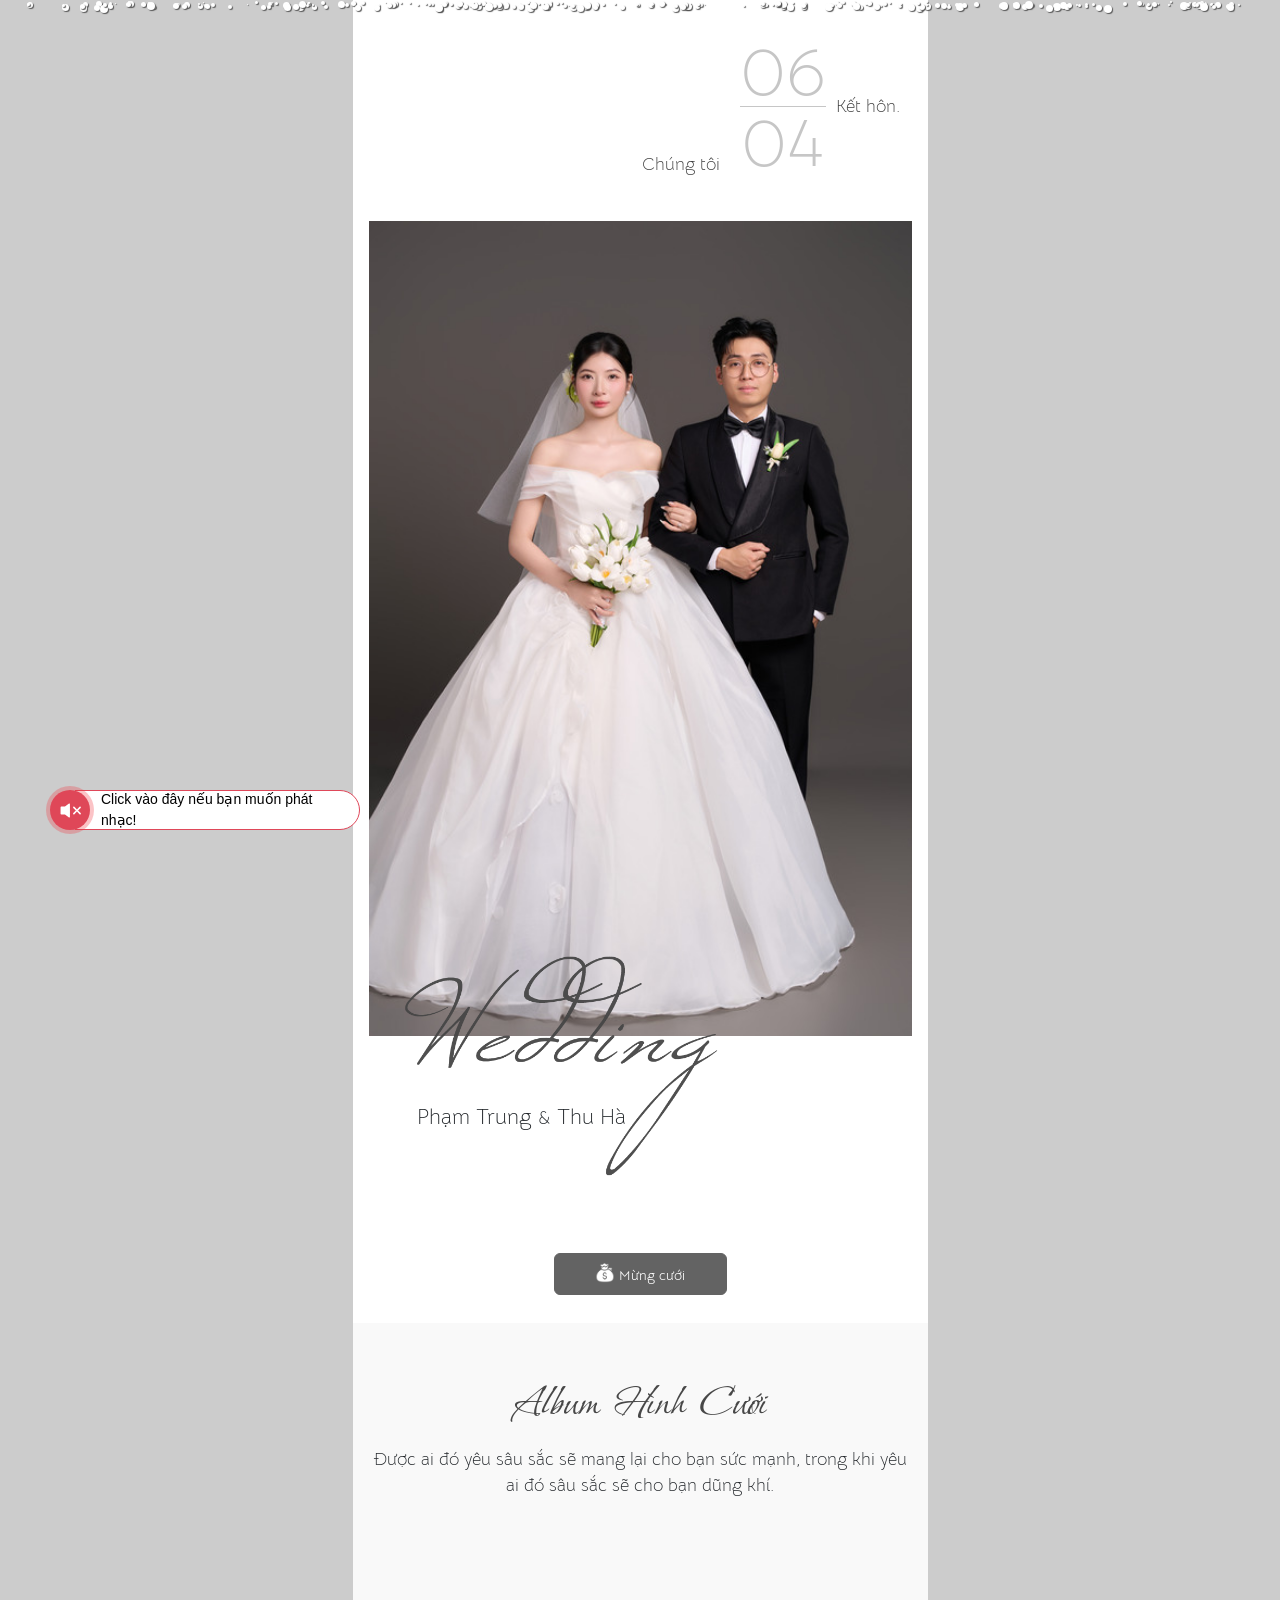
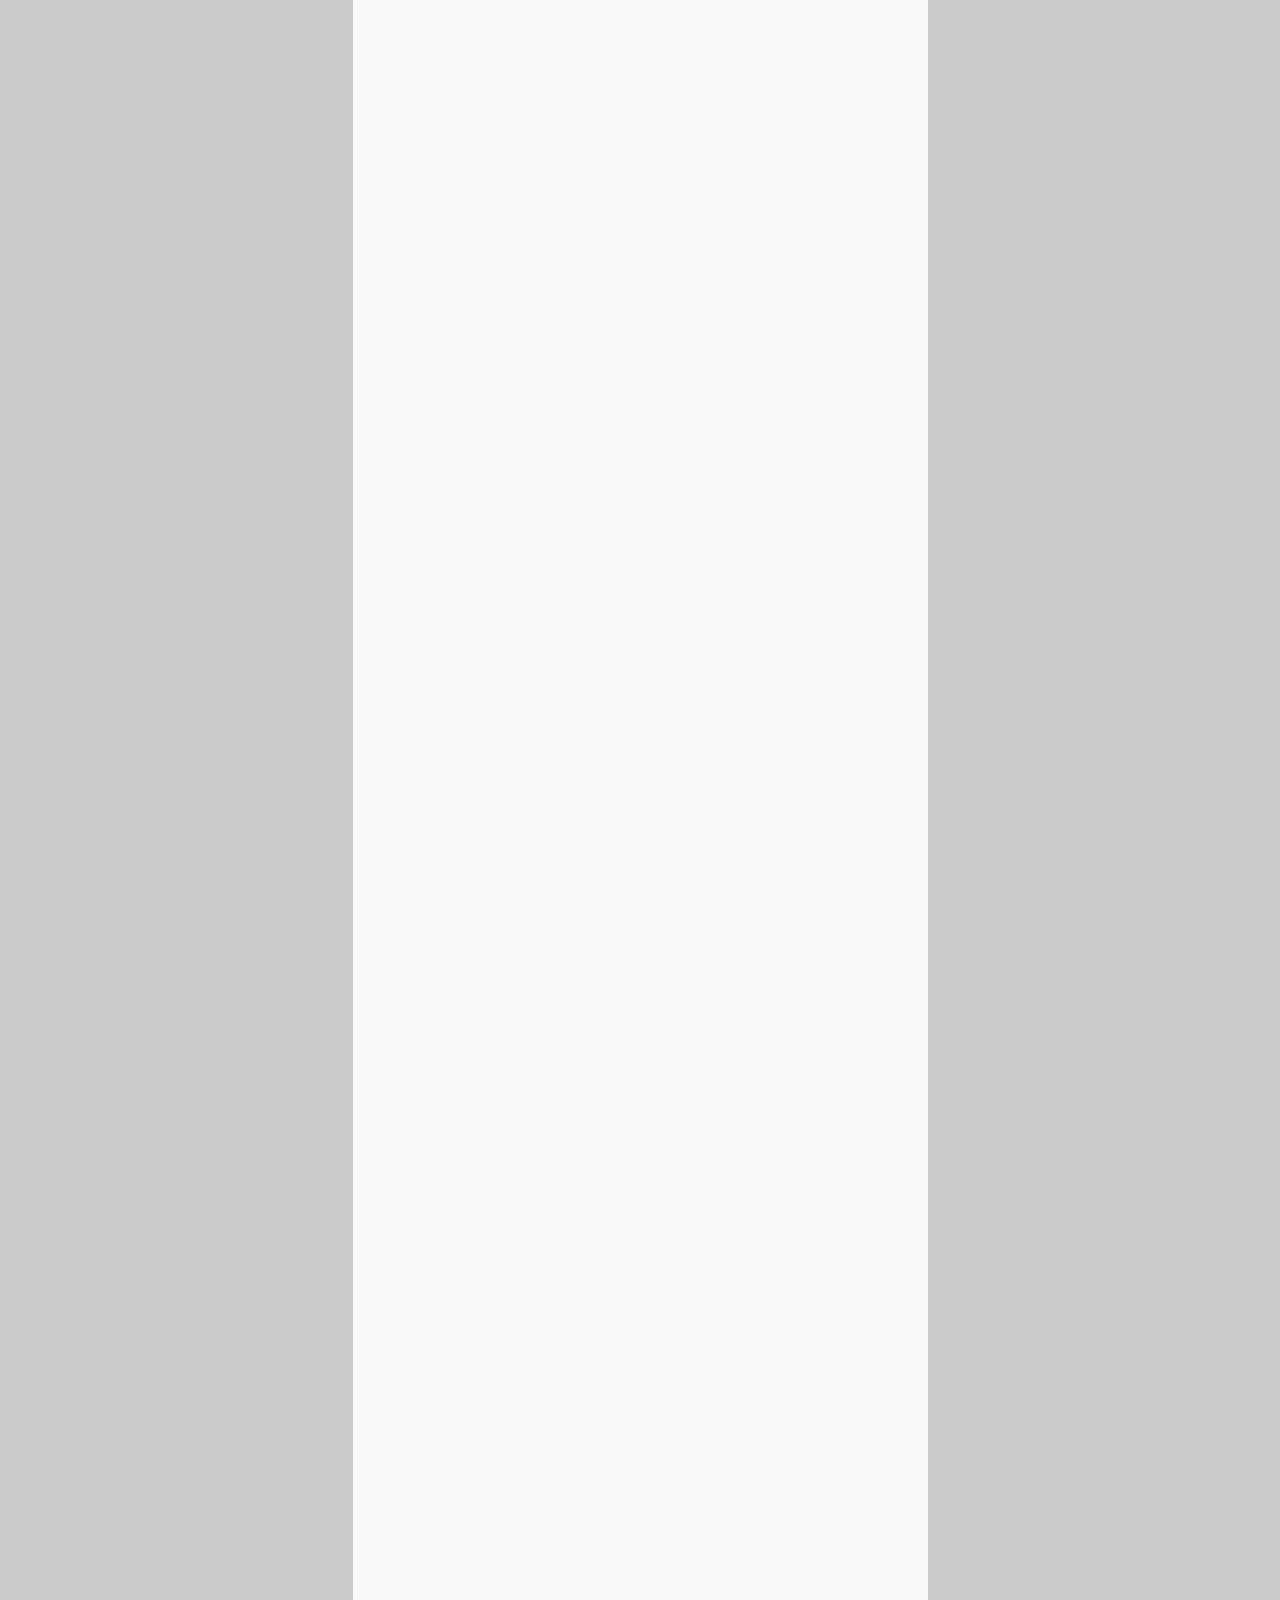
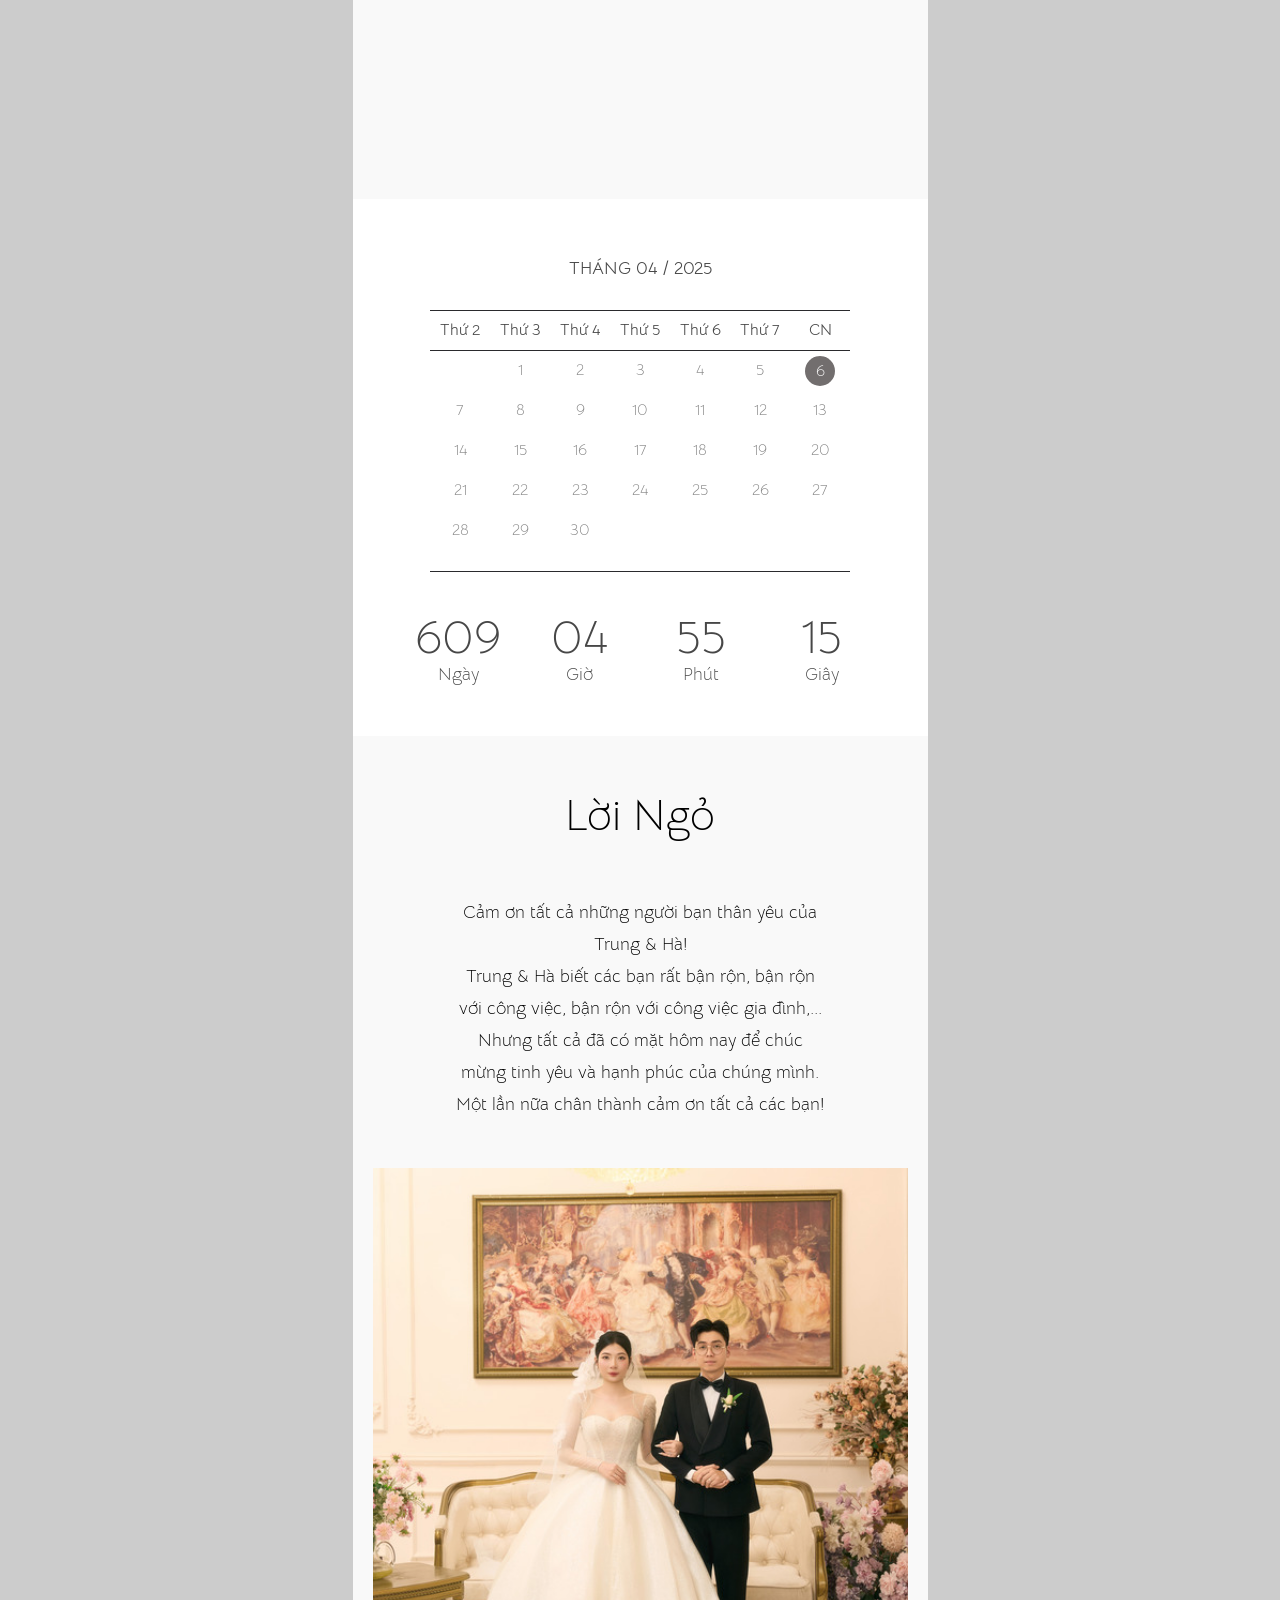
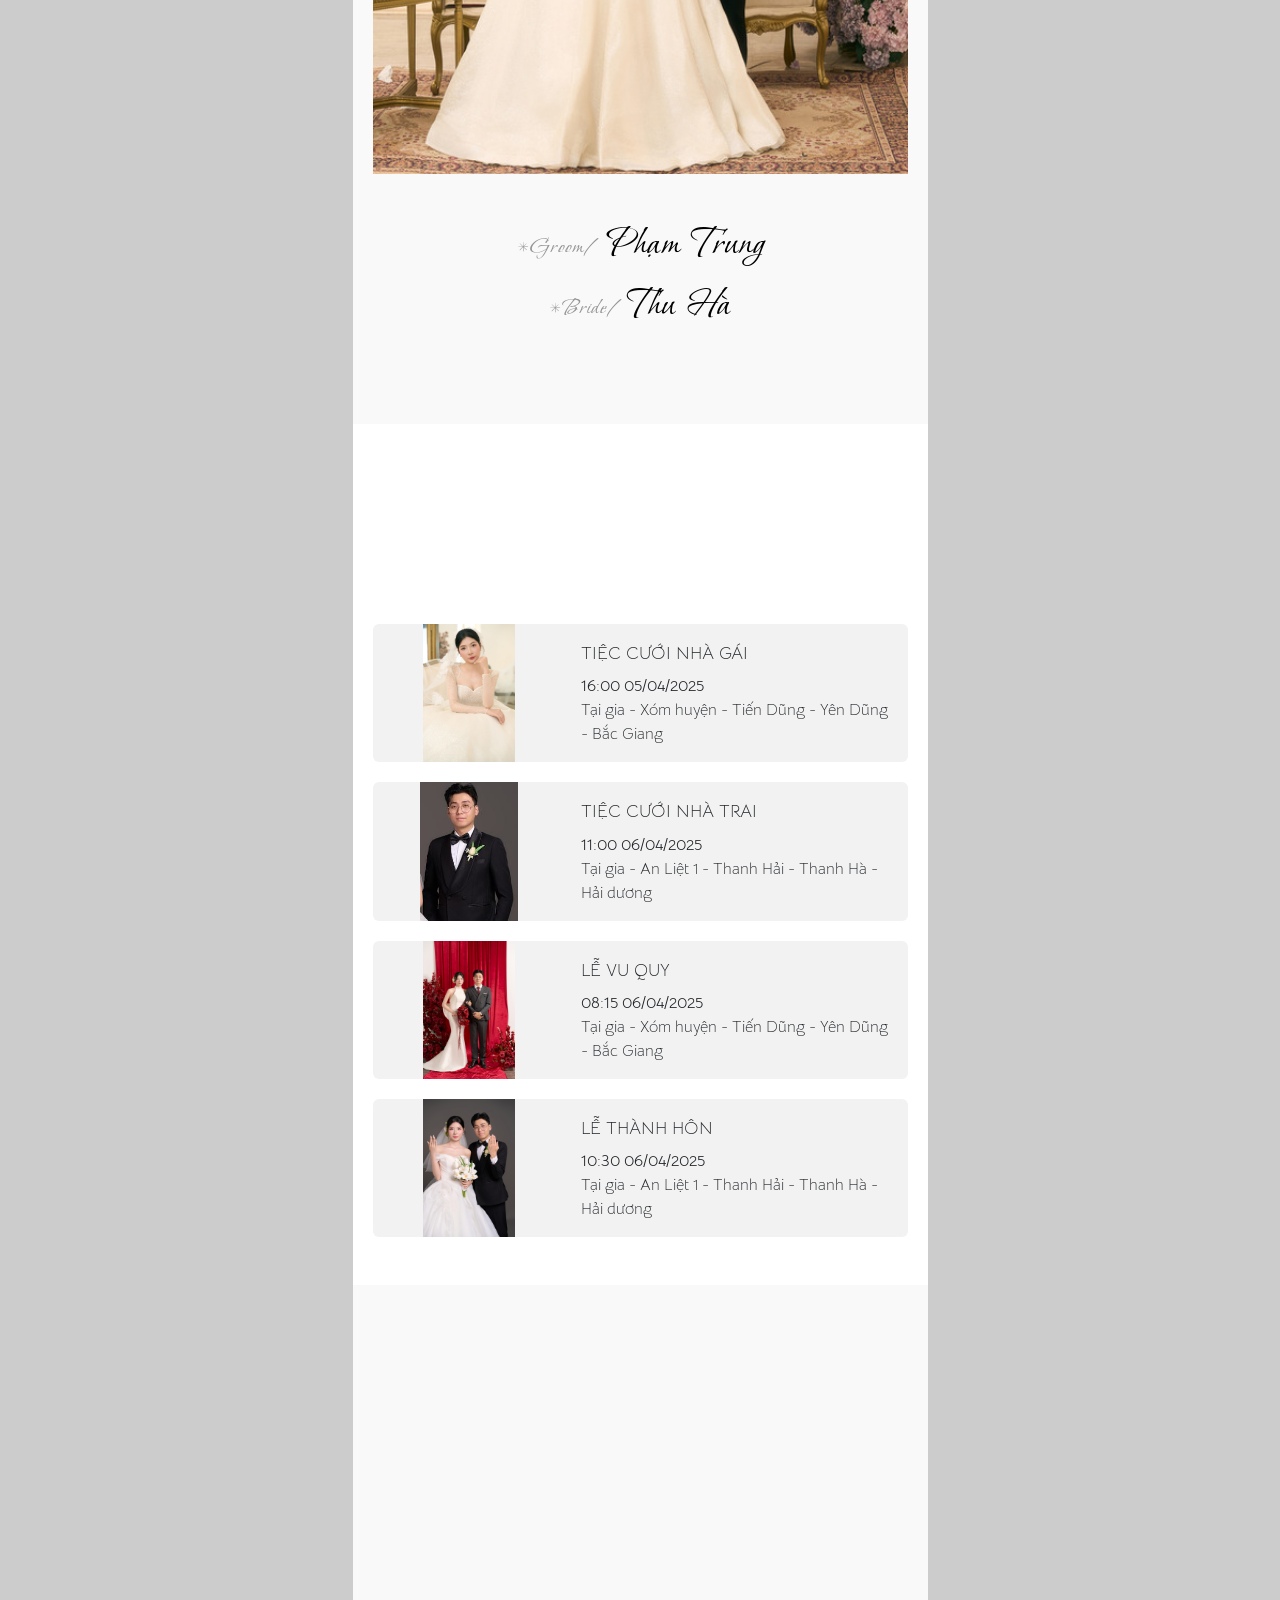
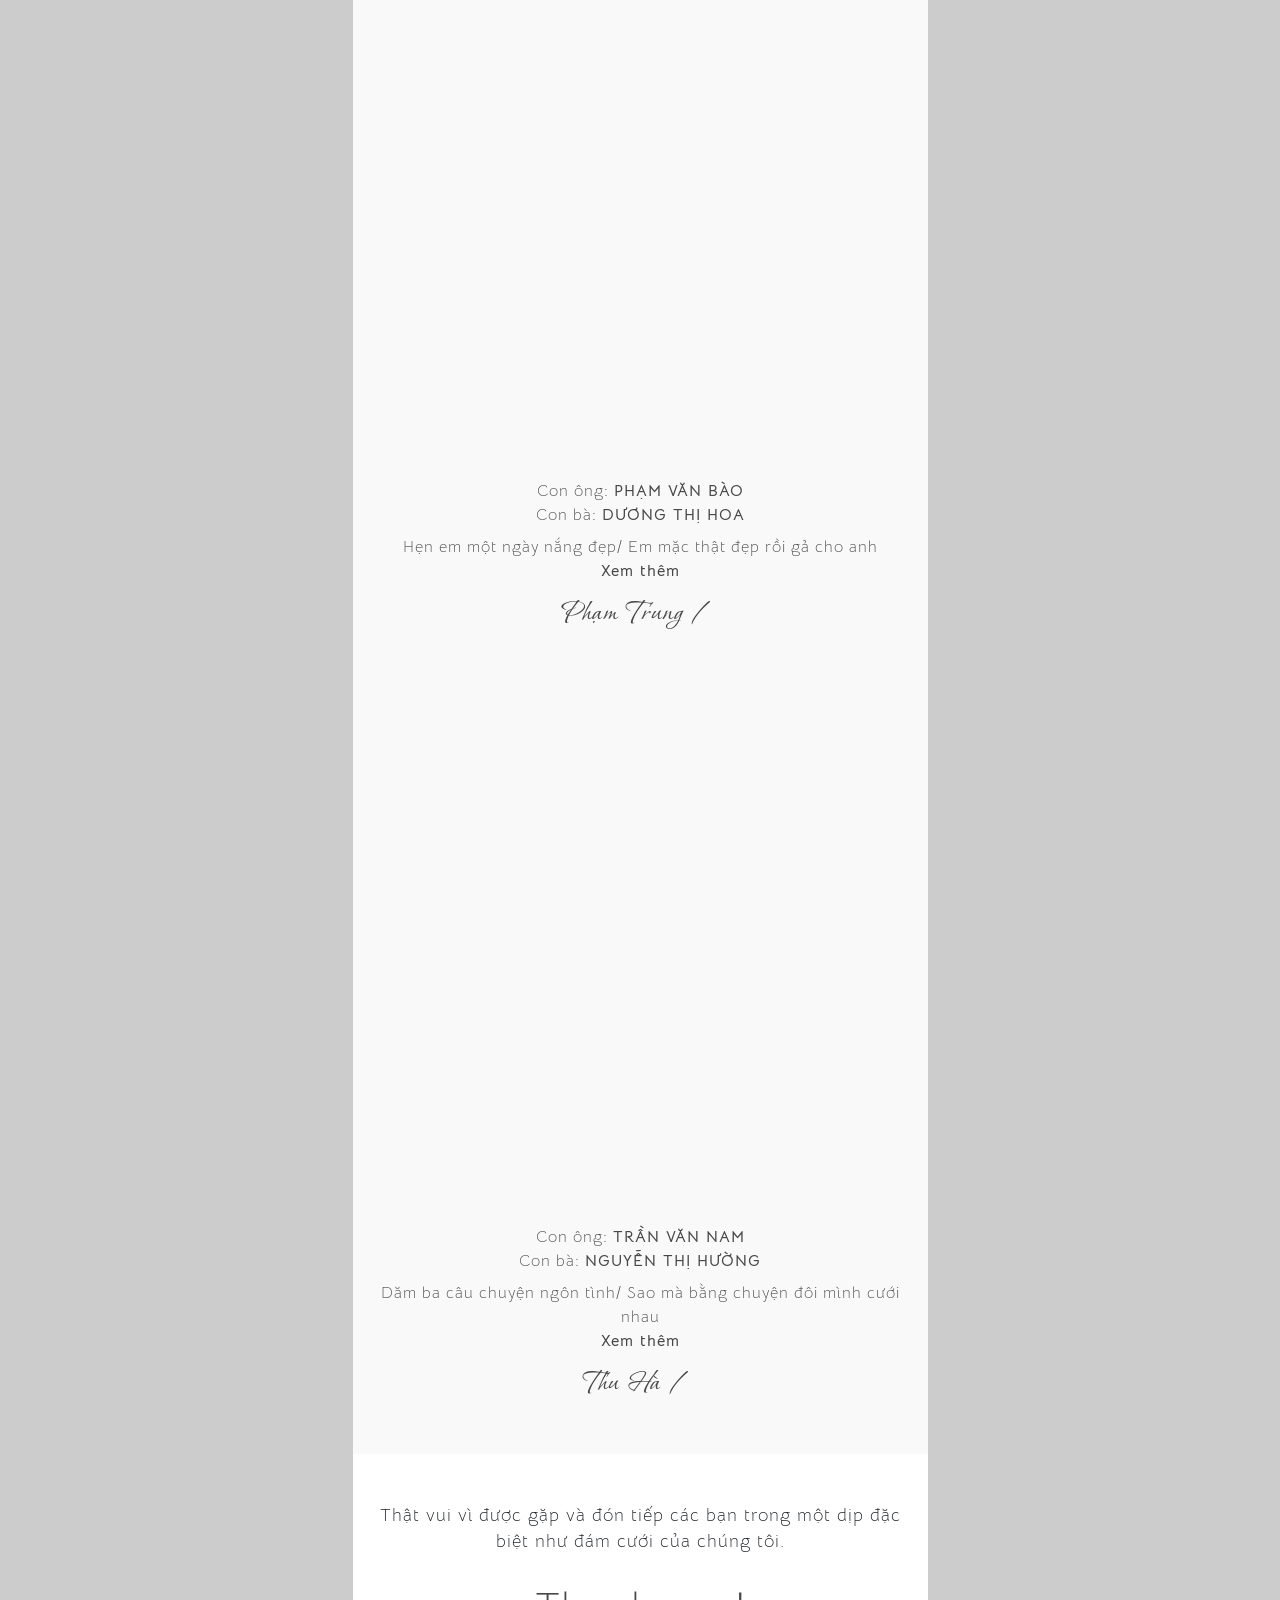
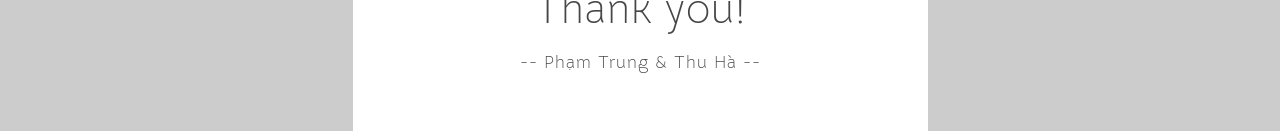
==== commit adb9bf70: "sss" ====
--- a/thuha/index.html
+++ b/thuha/index.html
@@ -101,23 +101,6 @@
                     alt="access-btn"
                   />
                   Mừng cưới
-                </span>
-              </a>
-            </div>
-            <div class="col-sm-4">
-              <a
-                href="https://forms.gle/XLLqrMoexfphtfof7"
-                target="_blank"
-                class="w-100 mb-1 px-2 accessibility-btn btn btn-secondary aos-init aos-animate"
-                data-aos="fade-up"
-              >
-                <span class="content-button">
-                  <img
-                    class="access-section-icon"
-                    src="https://cdn.biihappy.com/ziiweb/images/static/common/rsvp4.png"
-                    alt="access-btn"
-                  />
-                  Xác nhận tham dự
                 </span>
               </a>
             </div>
@@ -324,8 +307,8 @@
                 class="invitation-content my-5 text-center sub-title"
               >
                 Cảm ơn tất cả những người bạn thân yêu của Trung &amp; Hà!<br />
-                Trung &amp; Hà biết các bạn rất bận rộn, bận rộn với công
-                việc, bận rộn với công việc gia đình,...<br />
+                Trung &amp; Hà biết các bạn rất bận rộn, bận rộn với công việc,
+                bận rộn với công việc gia đình,...<br />
                 Nhưng tất cả đã có mặt hôm nay để chúc mừng tinh yêu và hạnh
                 phúc của chúng mình.<br />
                 Một lần nữa chân thành cảm ơn tất cả các bạn!
@@ -582,9 +565,6 @@
             <a class="section-sub-title nav-link" href="#couple"
               >Cô Dâu &amp; Chú Rể</a
             >
-          </li>
-          <li class="nav-item">
-            <a class="section-sub-title nav-link" href="#wishes">Sổ Lưu Bút</a>
           </li>
           <li class="nav-item">
             <a class="section-sub-title nav-link" href="#donate">Mừng cưới</a>
@@ -631,32 +611,6 @@
         </div>
       </div>
     </div>
-    <div id="menu-access" class="">
-      <div class="btn-menu-open">
-        <i class="bi bi-list text-white"></i>
-      </div>
-      <div class="btn-menu-close">
-        <i class="bi bi-x-lg text-white"></i>
-      </div>
-      <ul class="p-0 m-0 list-menu-icon">
-        <li class="text-center">
-          <a
-            href="https://forms.gle/XLLqrMoexfphtfof7"
-            target="_blank"
-            class="text-white"
-          >
-            <span class="content-button tooltipBtn">
-              <span class="tooltiptext" style="">Xác nhận tham dự</span>
-              <img
-                class="access-icon"
-                src="https://cdn.biihappy.com/ziiweb/images/static/common/rsvp4.png"
-                alt=""
-              />
-            </span>
-          </a>
-        </li>
-      </ul>
-    </div>
     <script type="text/javascript">
       function parseJsonRecursively(jsonString) {
         let parsed = JSON.parse(jsonString);
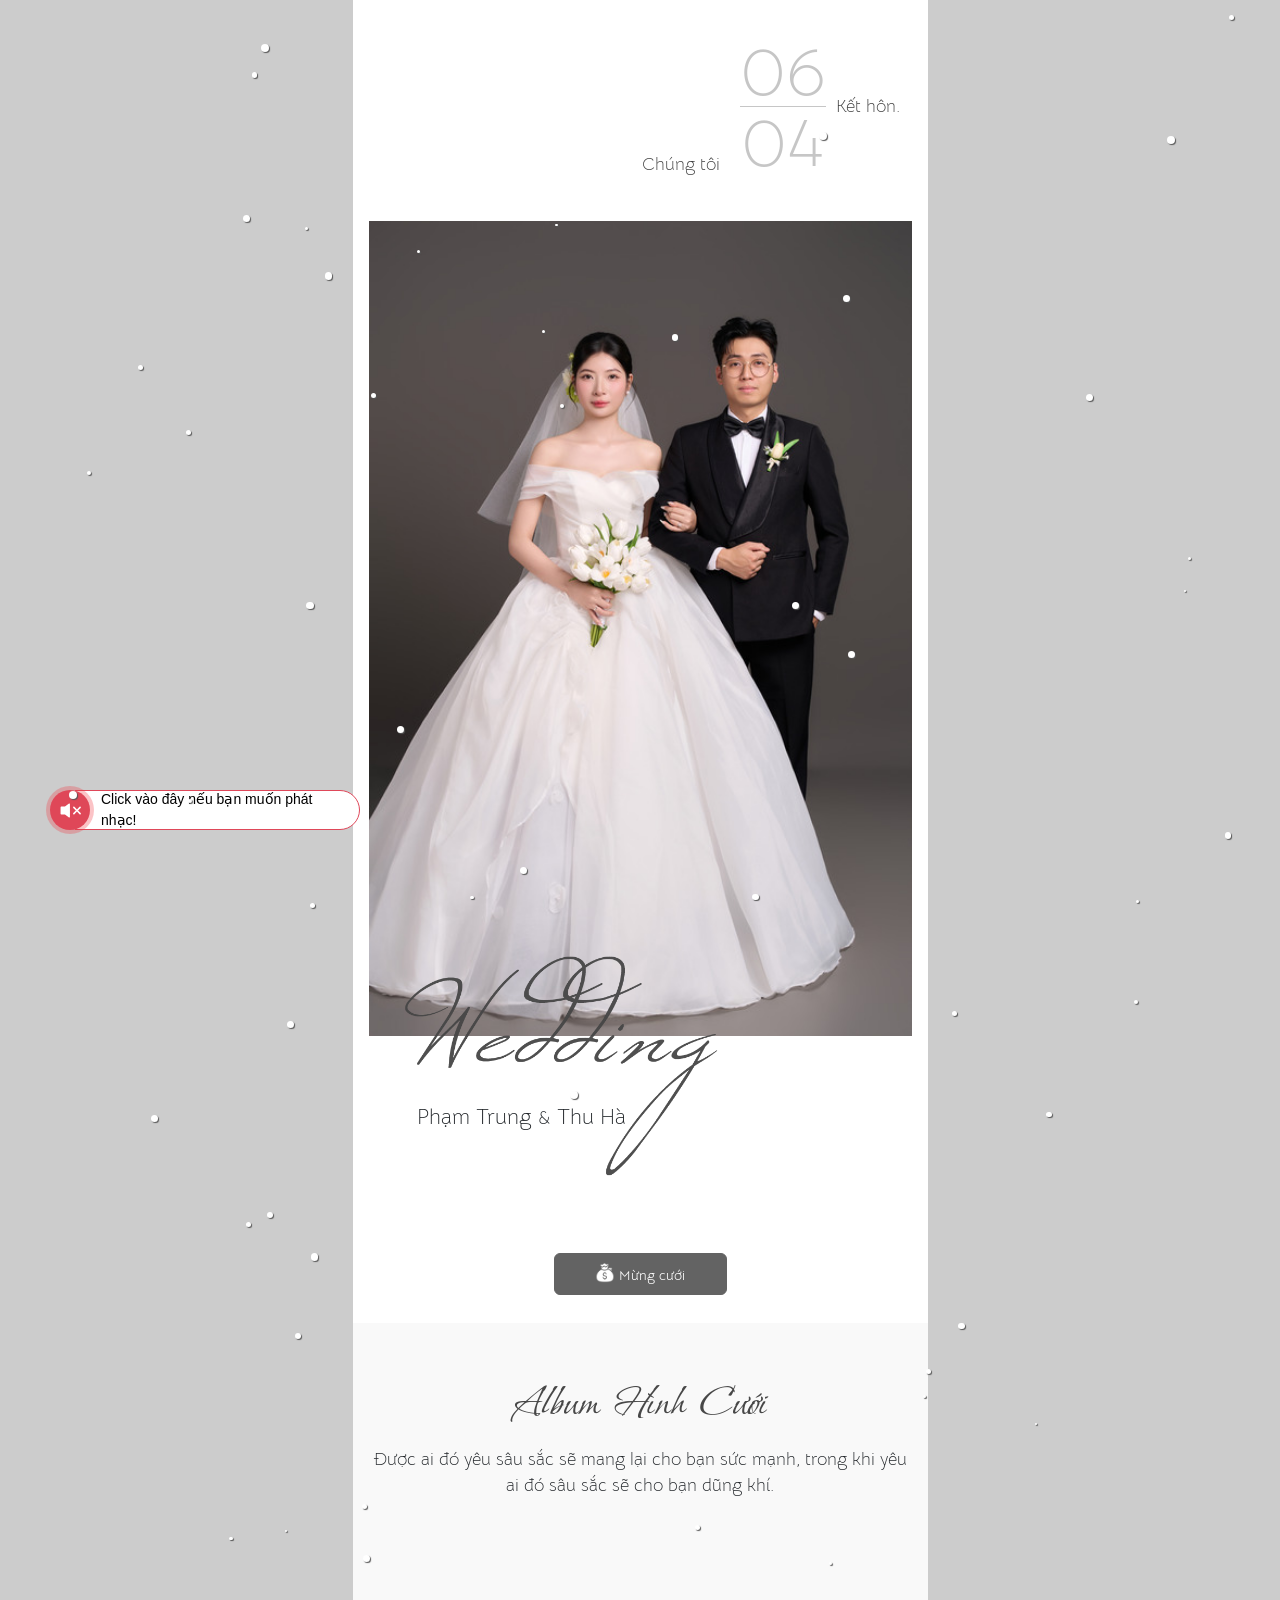
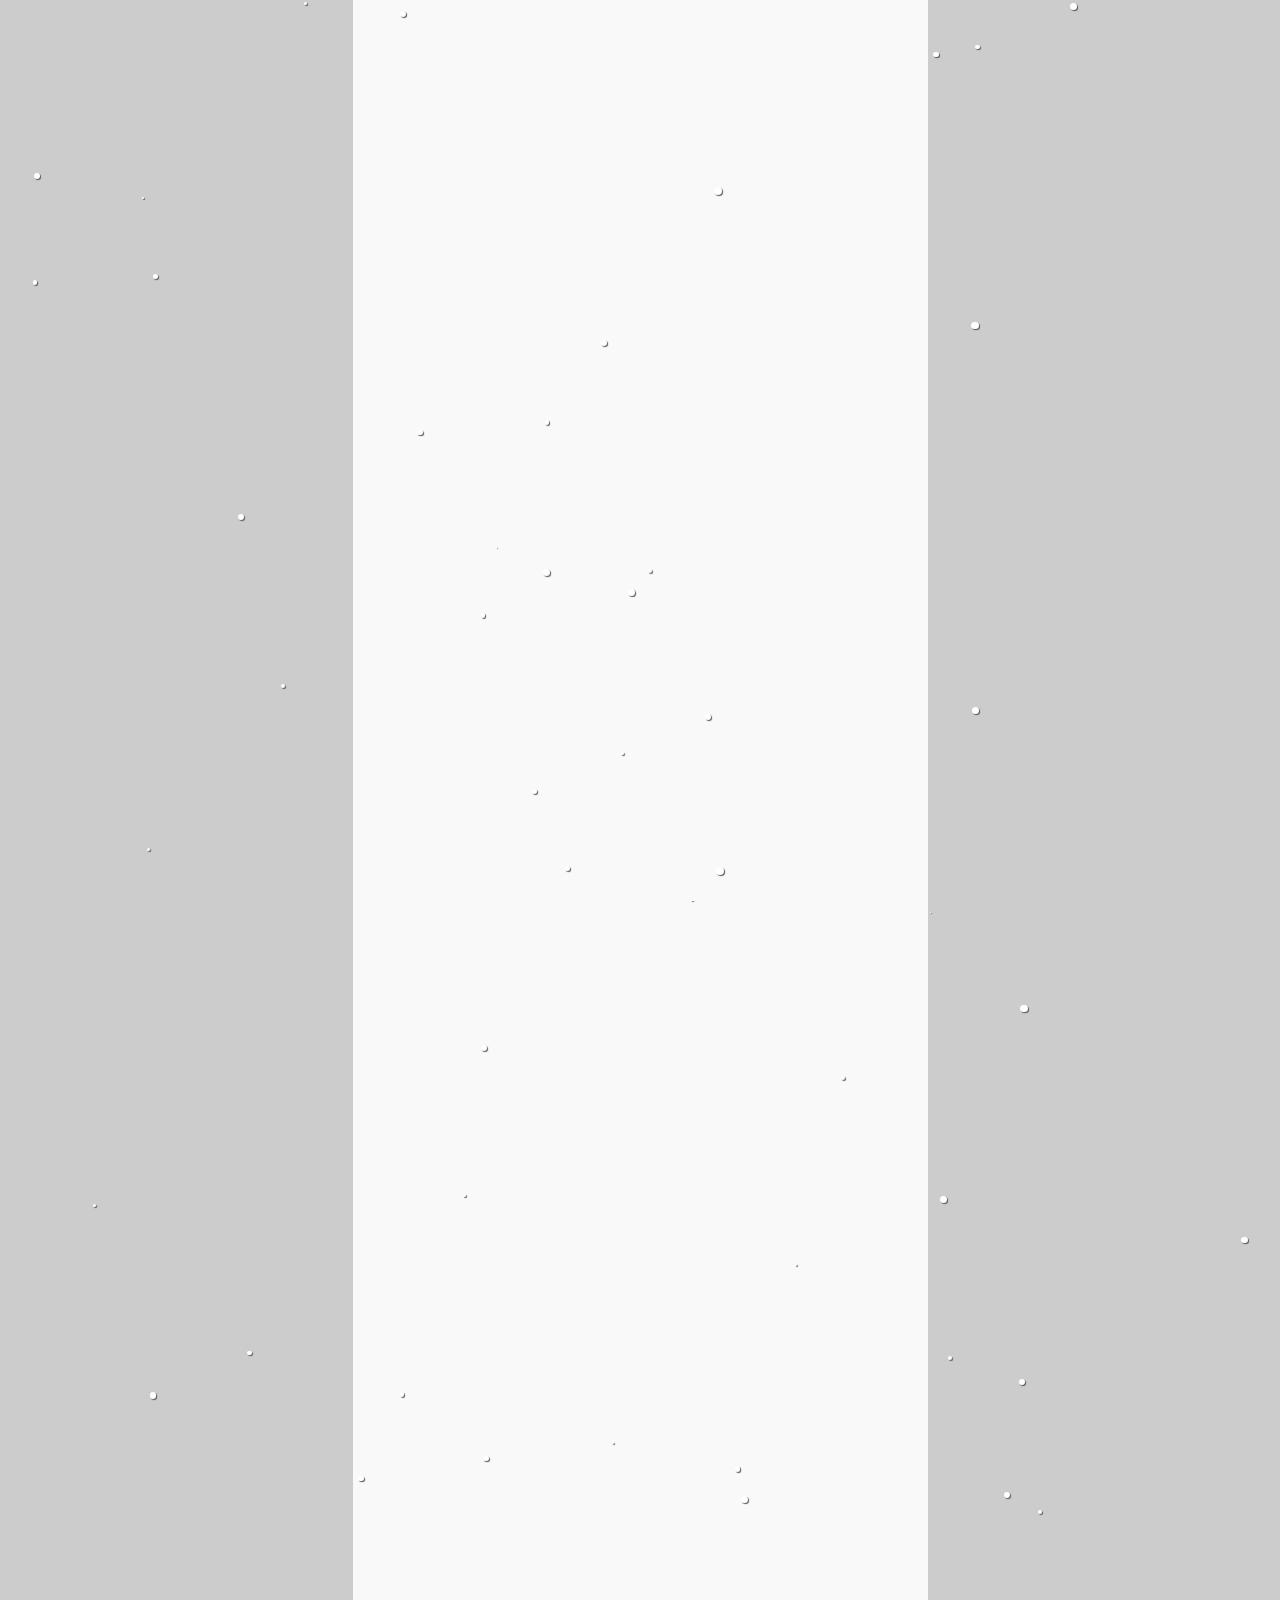
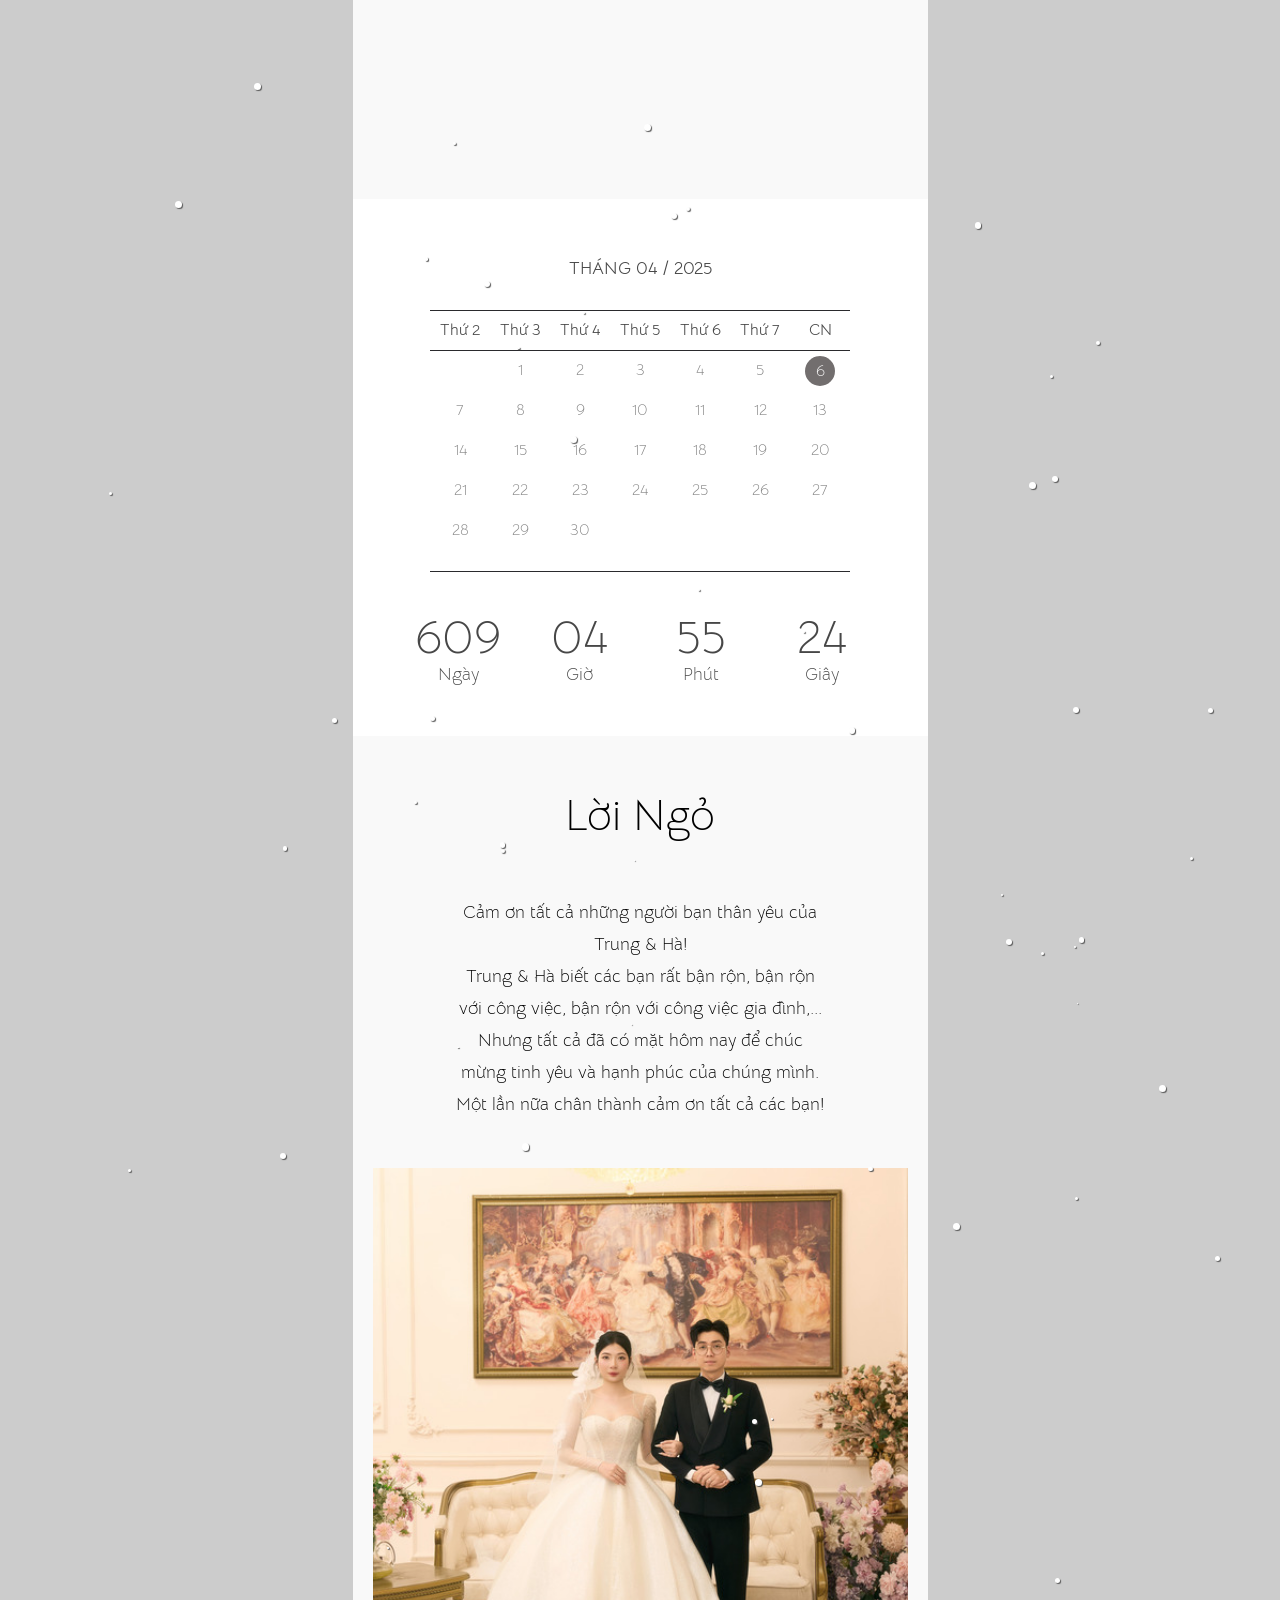
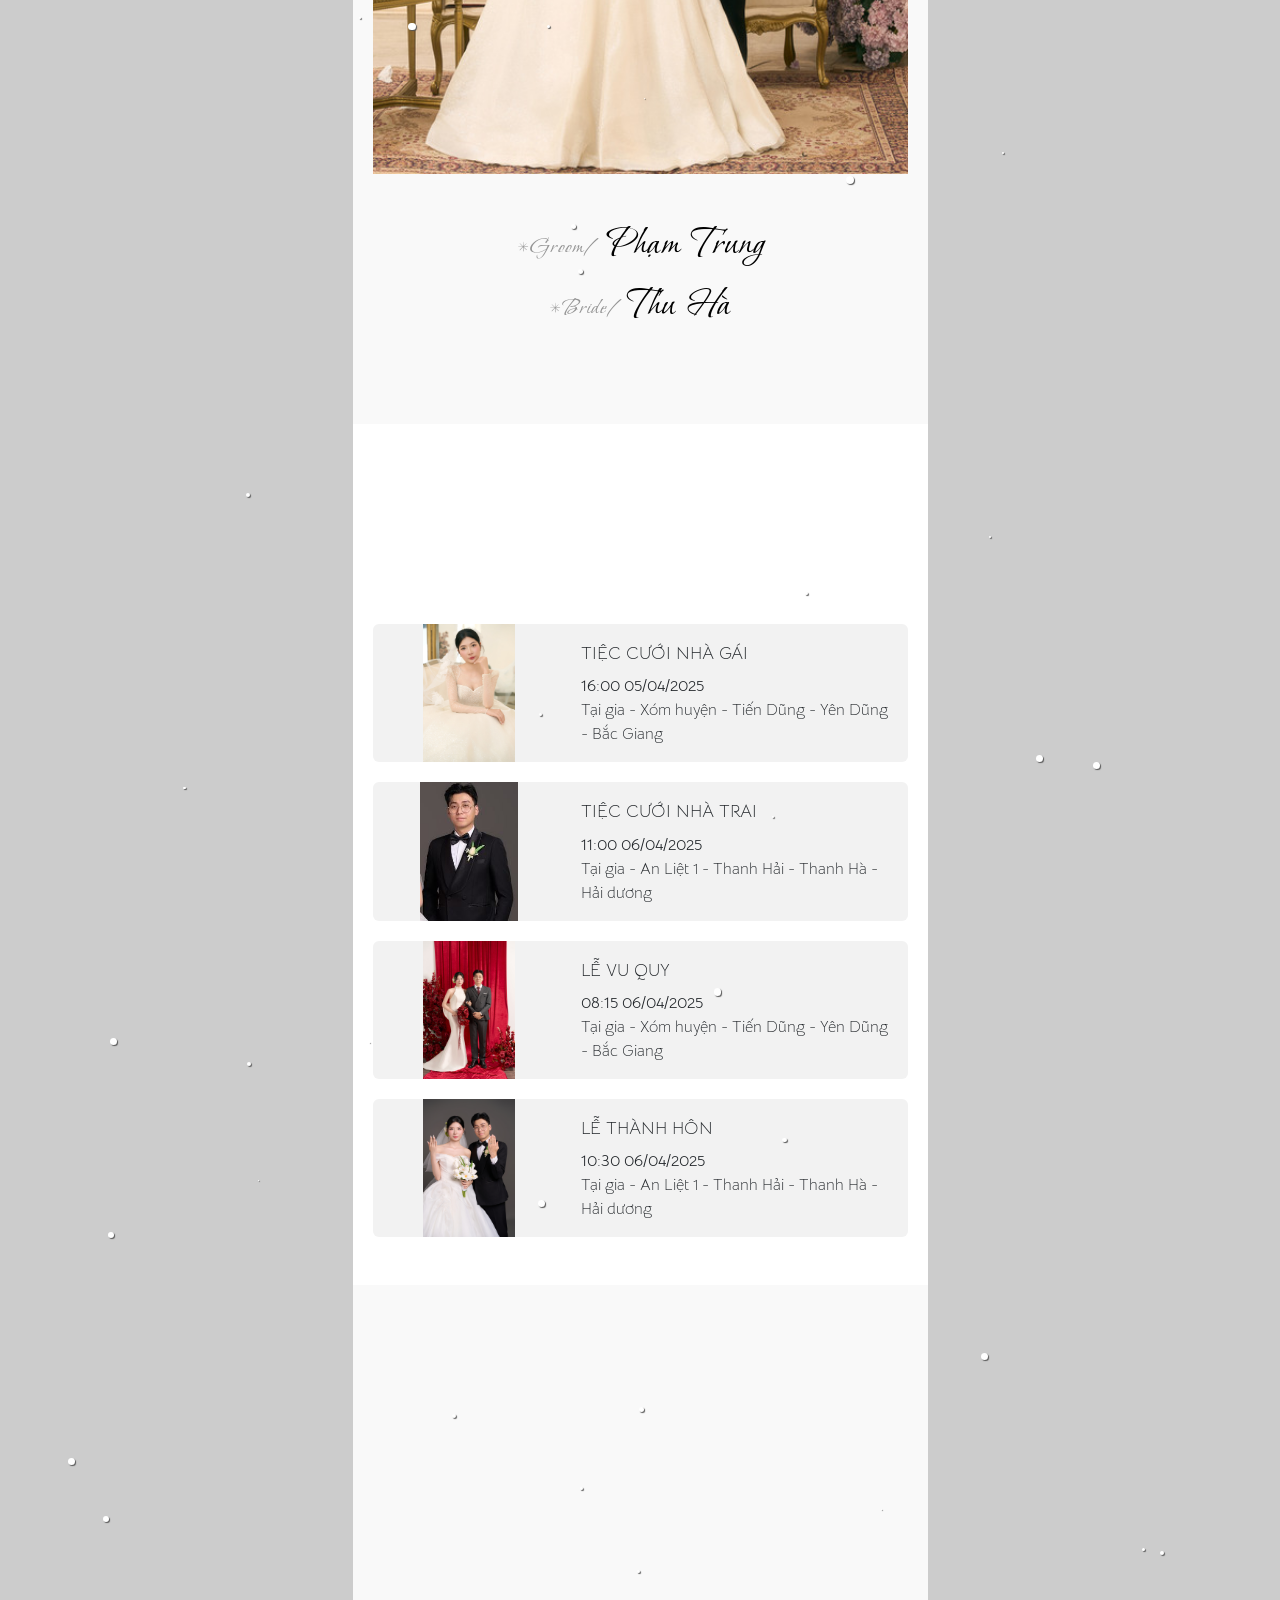
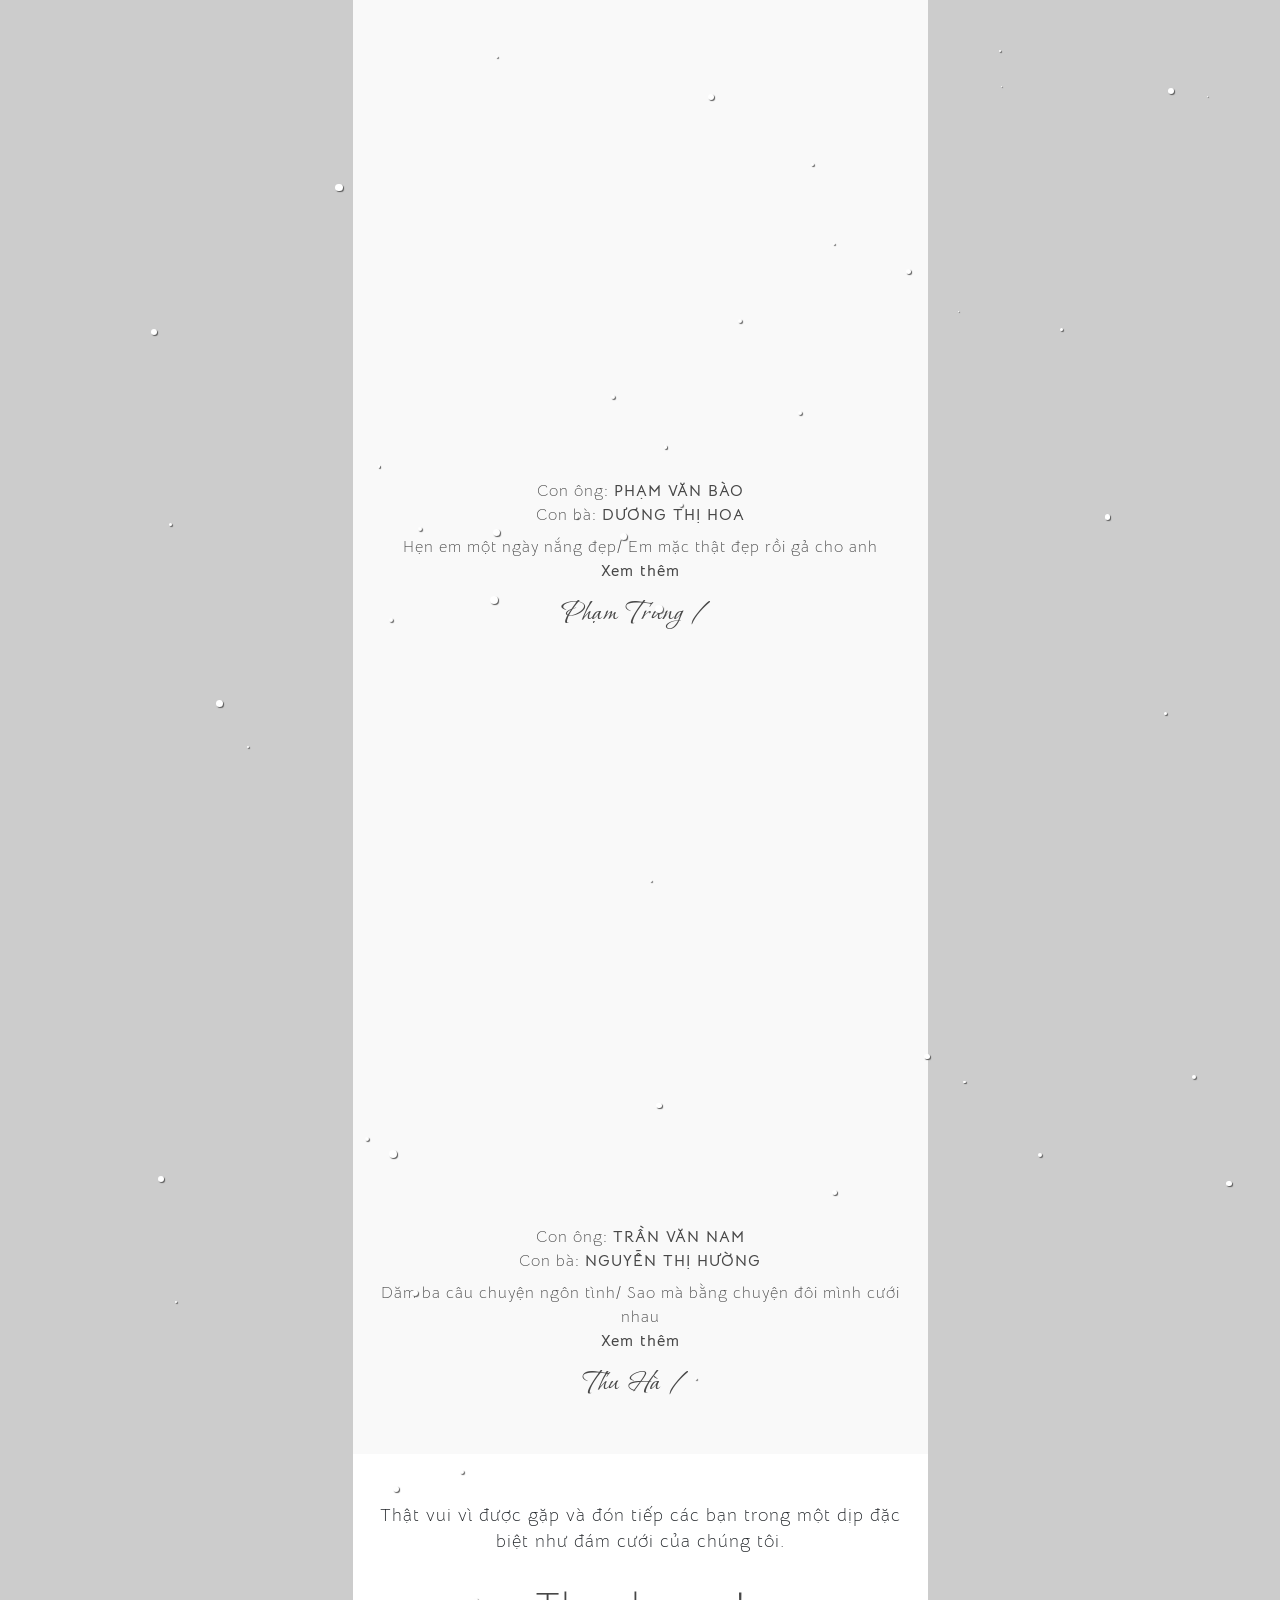
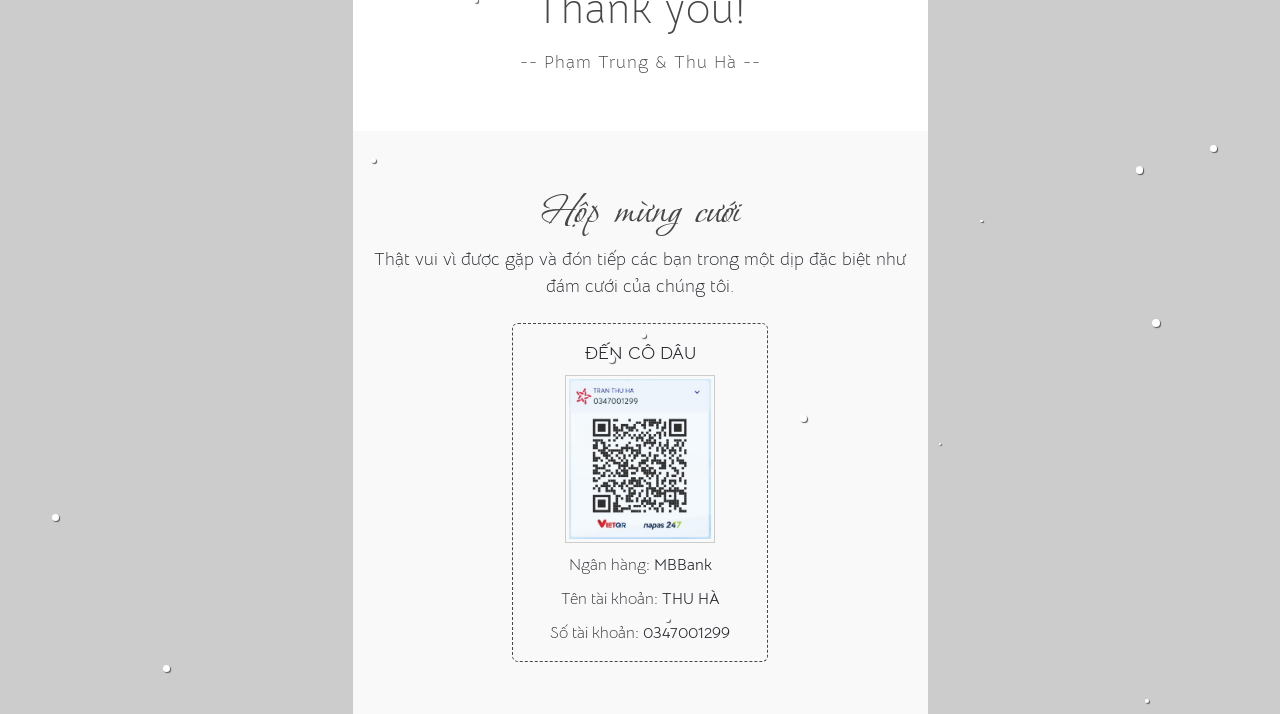
==== commit c6e224d2: "sss" ====
--- a/thuha/index.html
+++ b/thuha/index.html
@@ -523,6 +523,35 @@
           <h5 class="sub-title">-- Phạm Trung & Thu Hà --</h5>
         </div>
       </section>
+      <section class="py-5 donate-section section-bg-affect" id="donate">
+        <div class="container-fluid">
+          <div class="w-100">
+            <h2 data-aos="fade-up" class="section-title text-center m-0">
+              Hộp mừng cưới
+            </h2>
+            <h3 data-aos="fade-up" class="section-sub-title mb-4 text-center">
+              Thật vui vì được gặp và đón tiếp các bạn trong một dịp đặc biệt
+              như đám cưới của chúng tôi.
+            </h3>
+            <div class="row d-flex justify-content-around donate-box mb-1">
+              <div data-aos="fade-left" class="col-6 donate-wrap">
+                <div class="donate-card p-3 px-4 rounded text-center">
+                  <strong class="d-block sub-title mb-2 text-uppercase"
+                    >Đến cô dâu</strong
+                  >
+                  <img
+                    class="qr-code-image m-auto mb-2"
+                    src="../cdn.biihappy.com/ziiweb/website/images/stk.jpg"
+                  />
+                  <p class="mb-1">Ngân hàng: <strong>MBBank</strong></p>
+                  <p class="mb-1">Tên tài khoản: <strong>THU HÀ</strong></p>
+                  <p class="mb-1">Số tài khoản: <strong>0347001299</strong></p>
+                </div>
+              </div>
+            </div>
+          </div>
+        </div>
+      </section>
     </div>
     <div
       class="offcanvas offcanvas-end offcanvas-menu"
